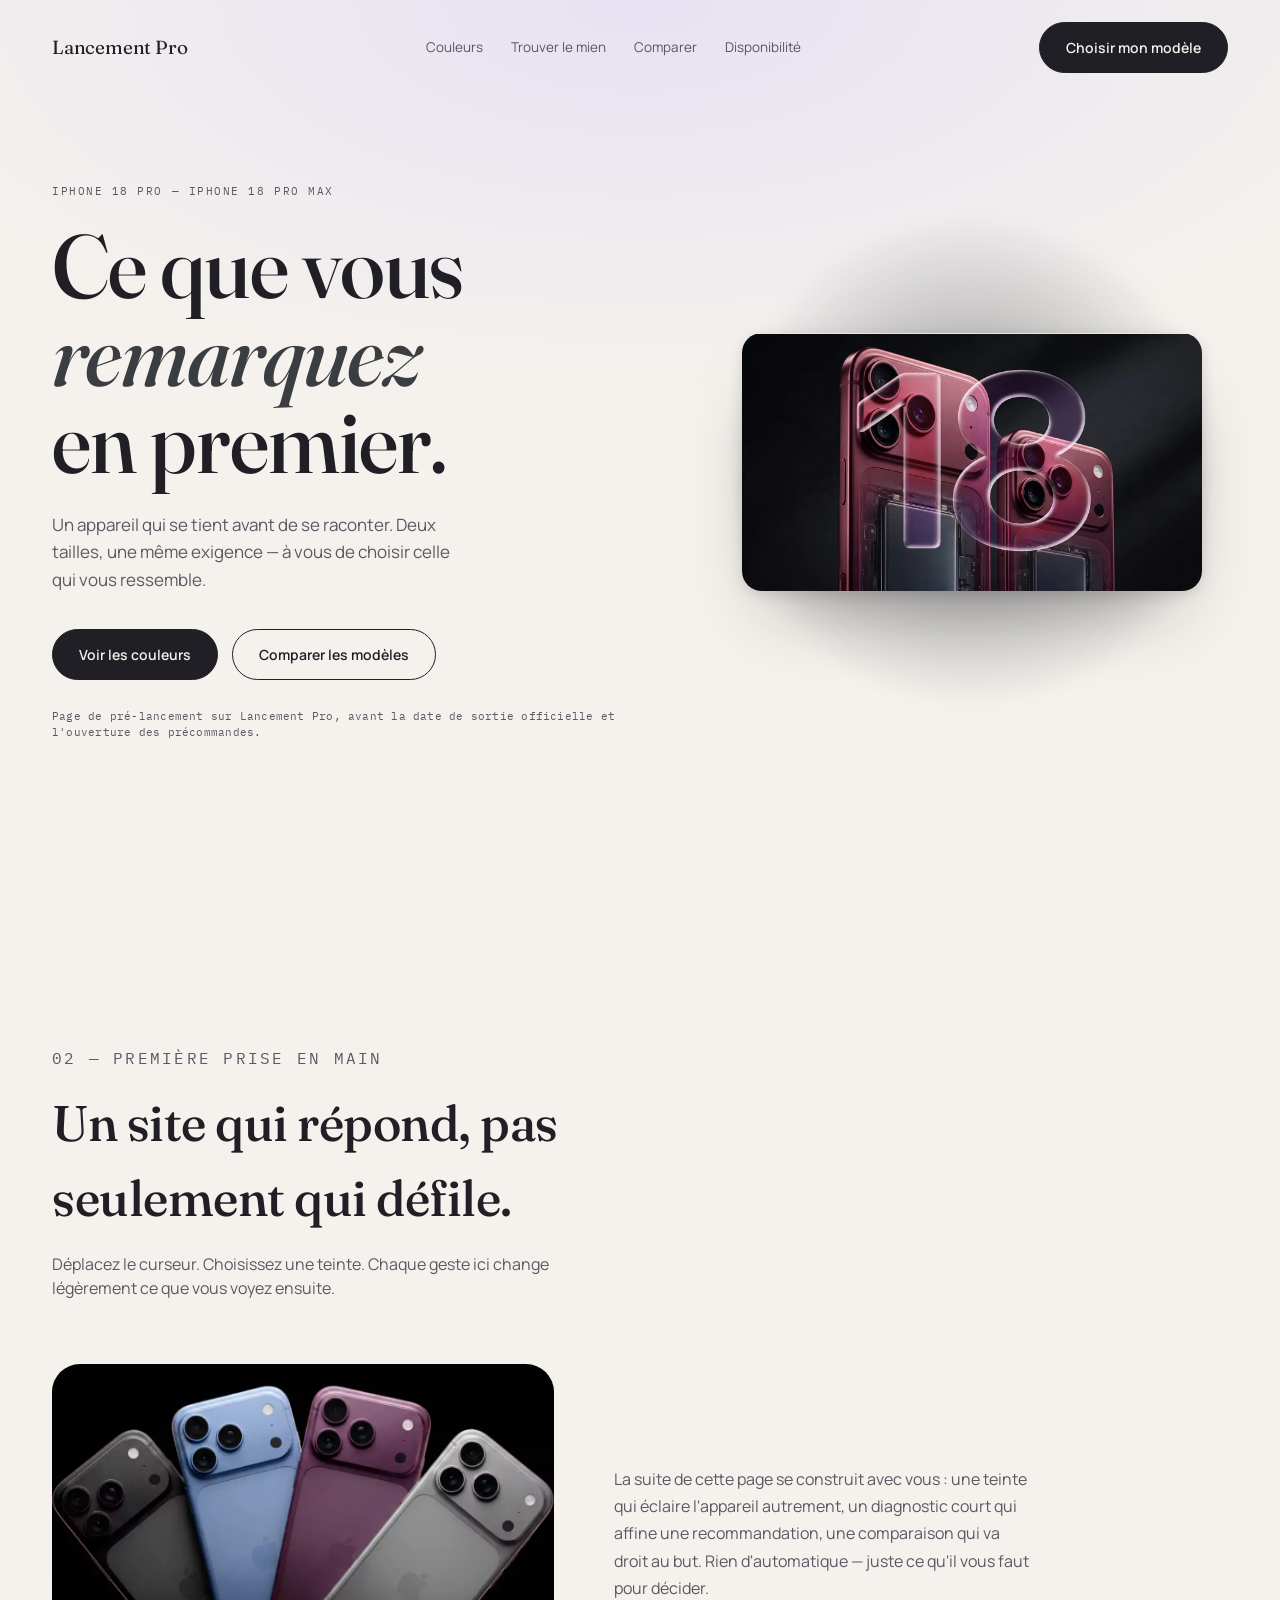
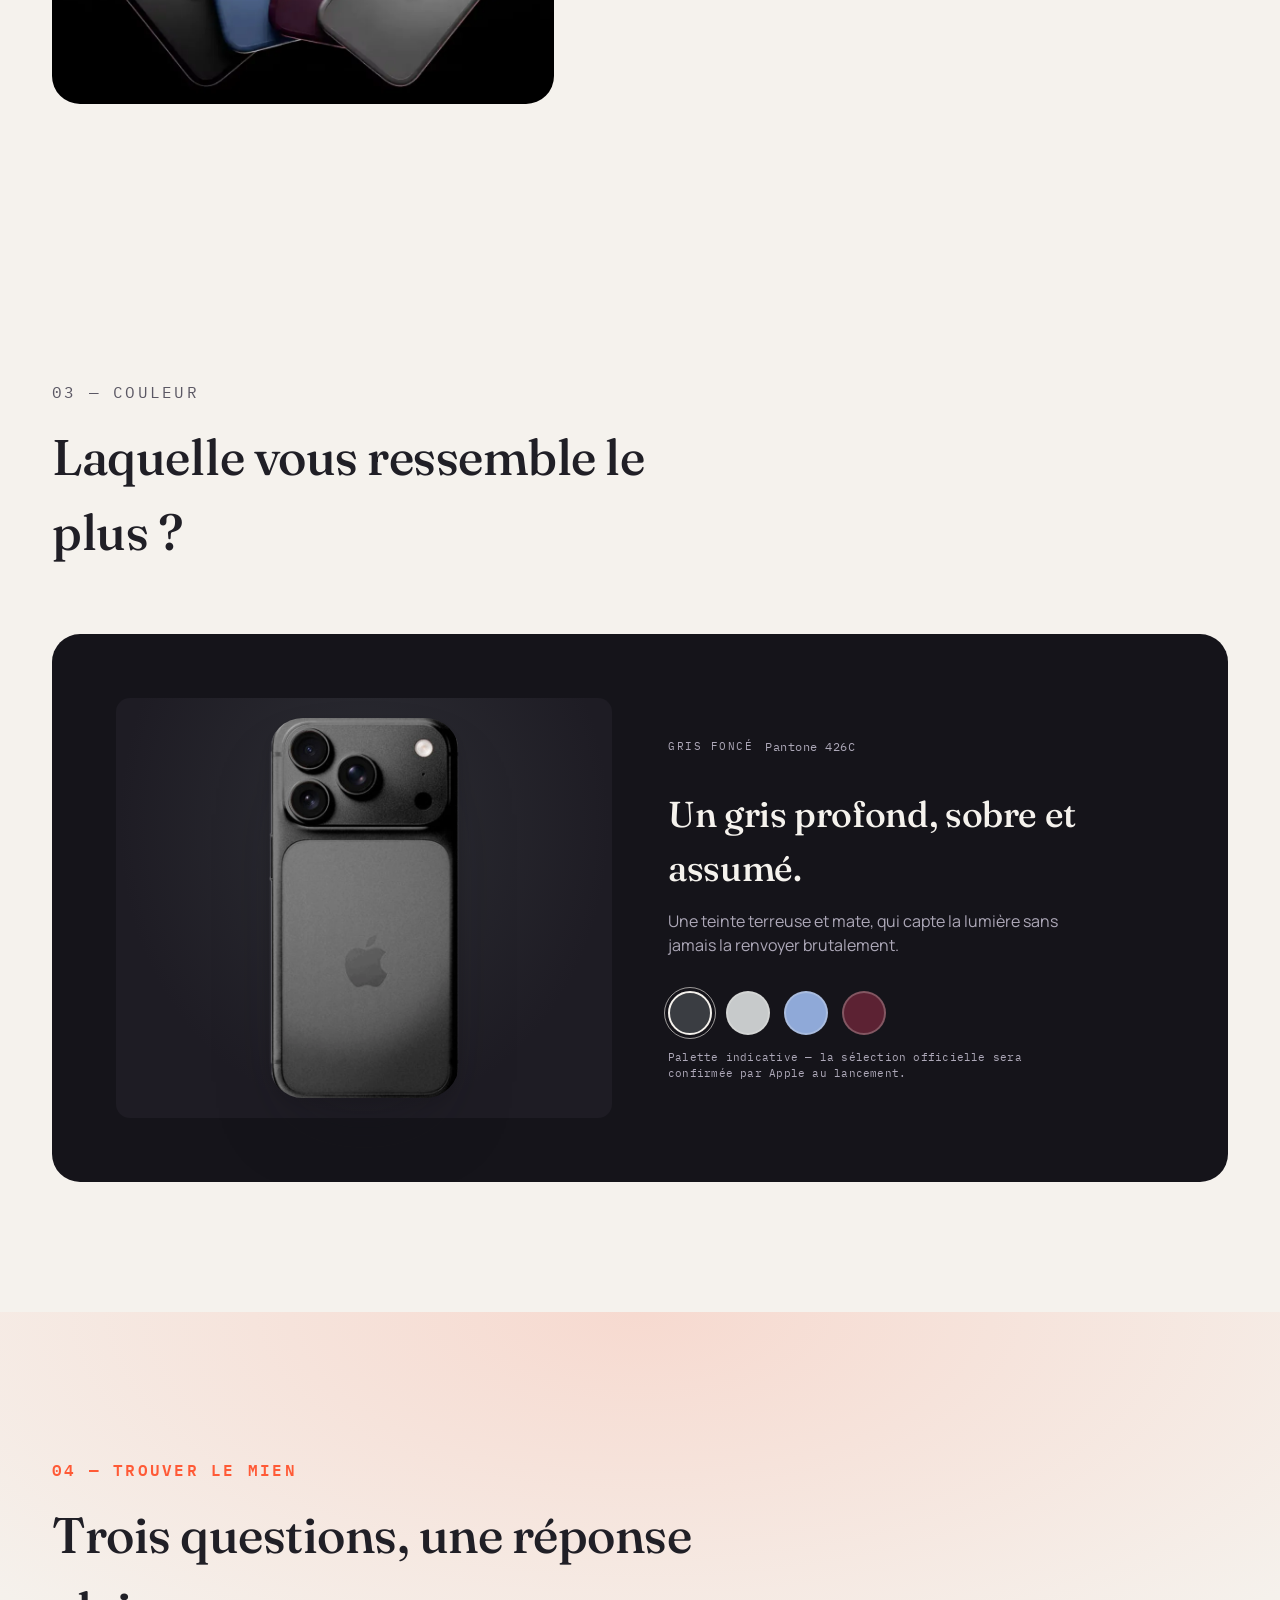
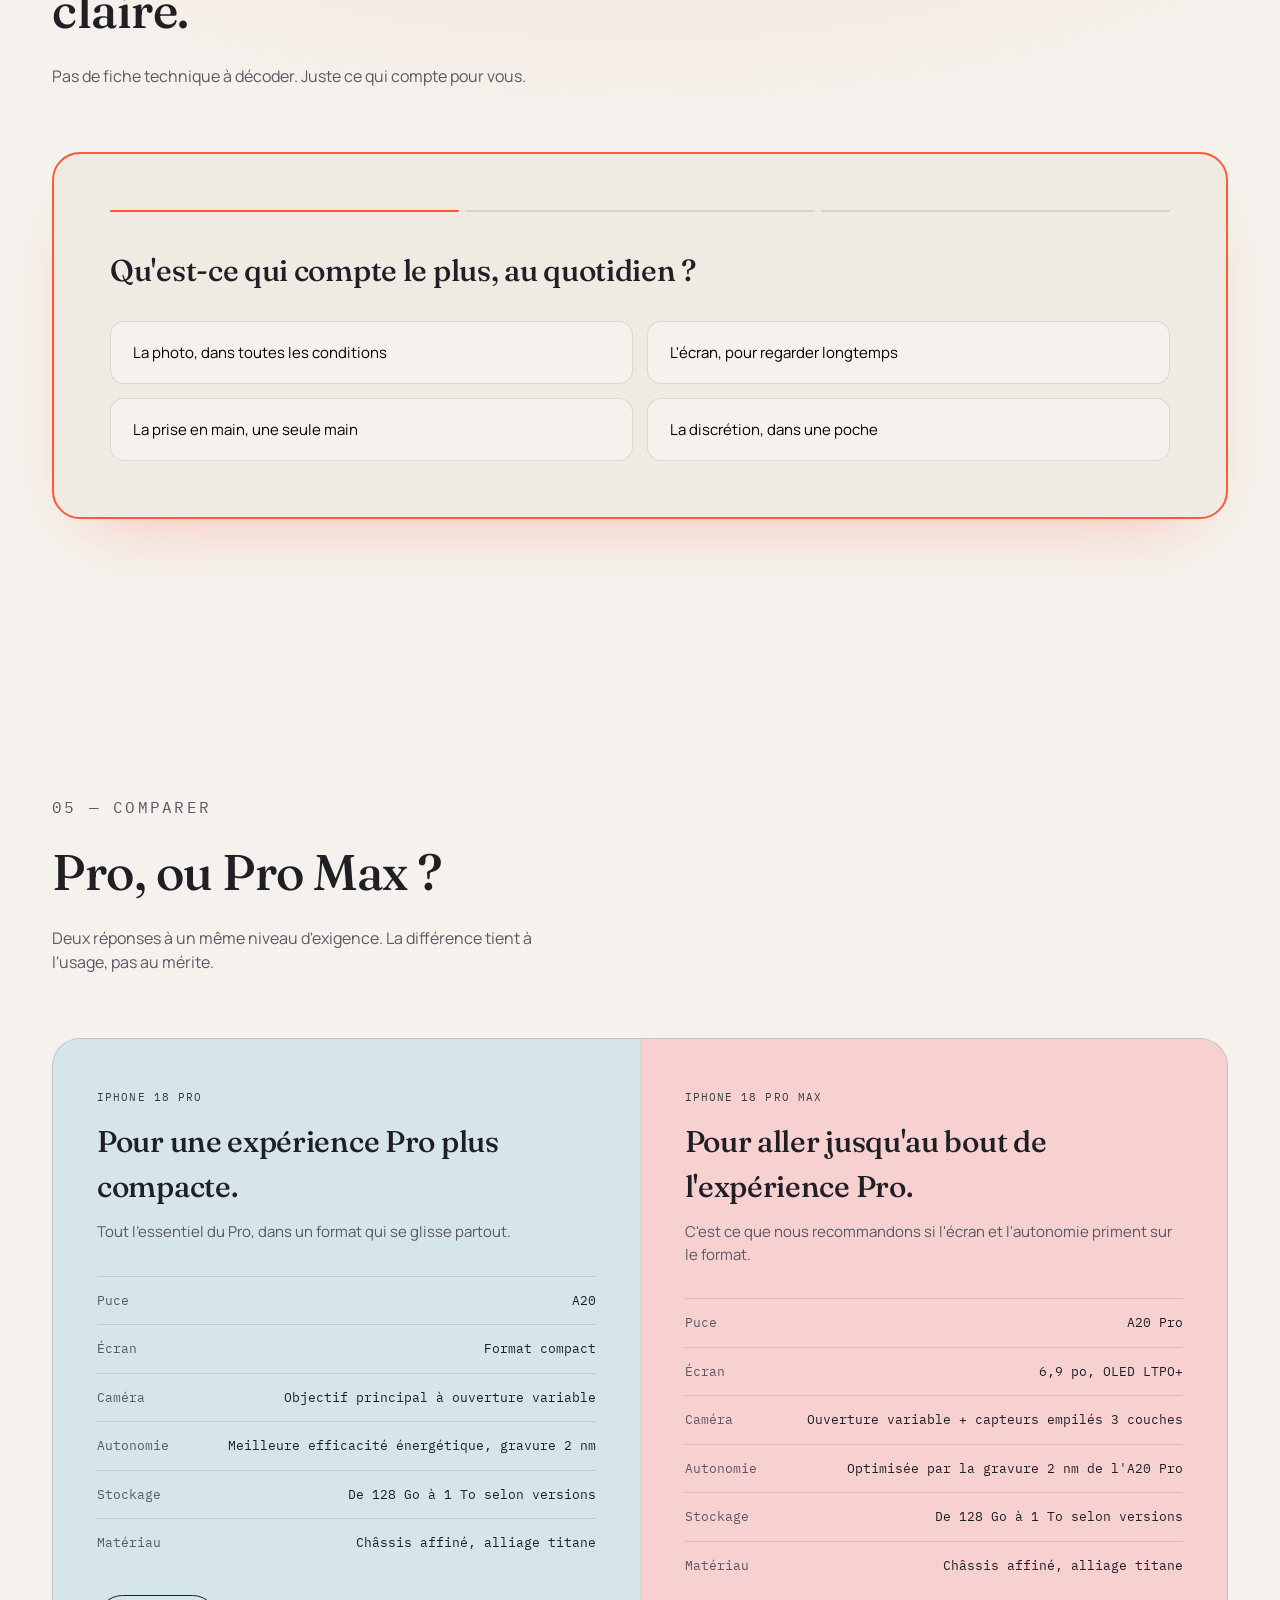
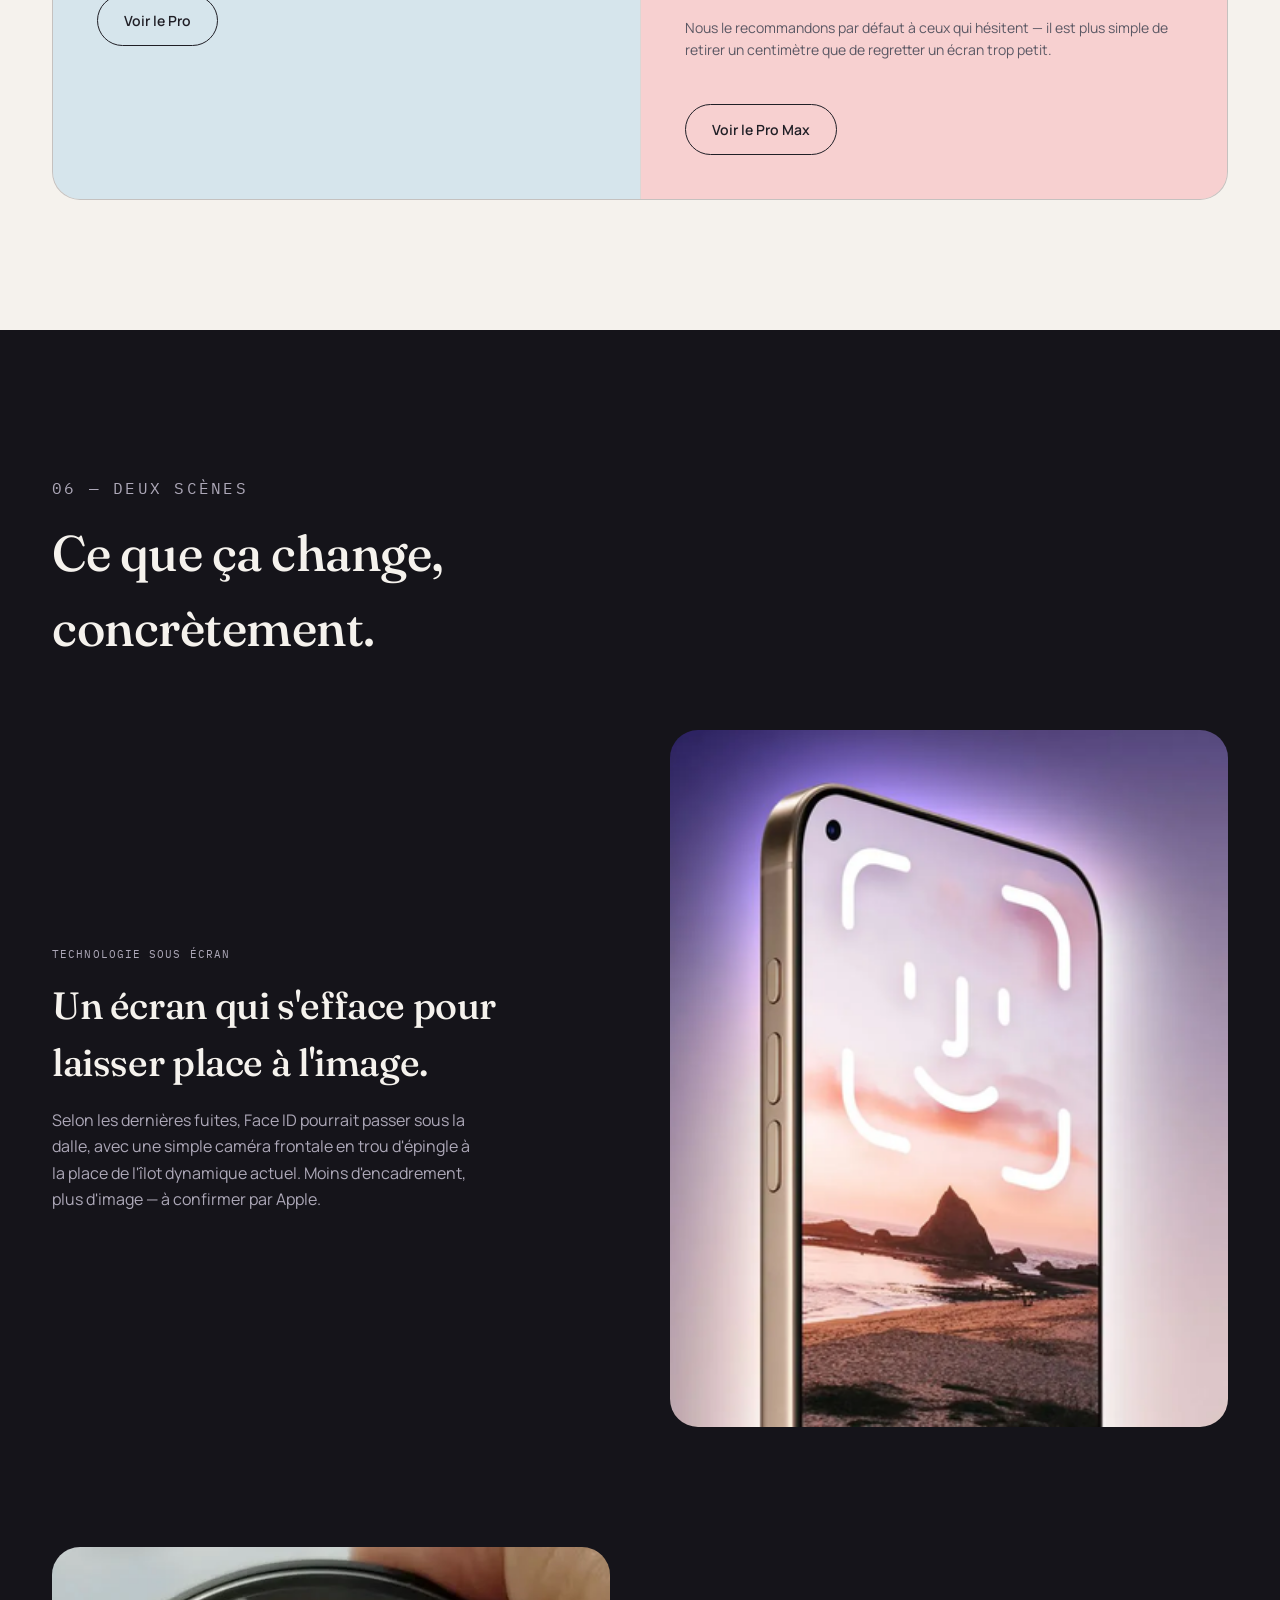
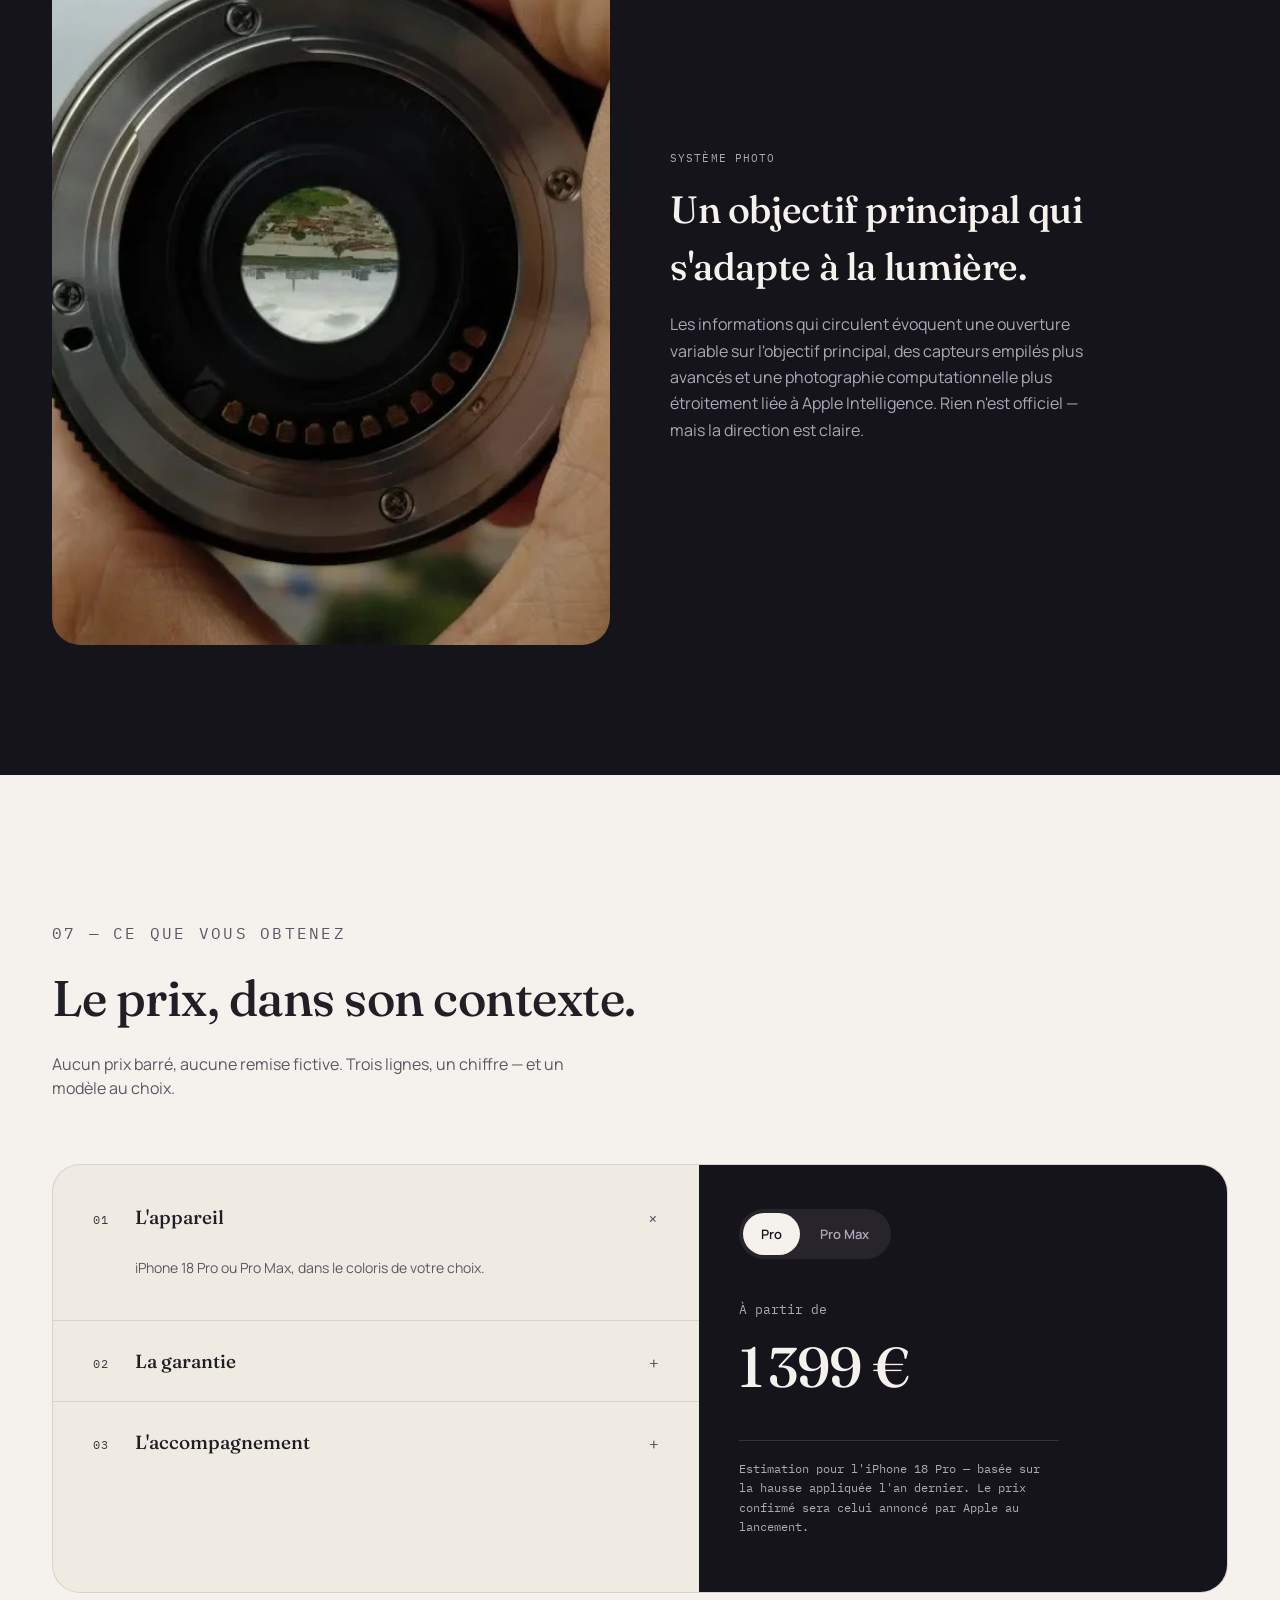
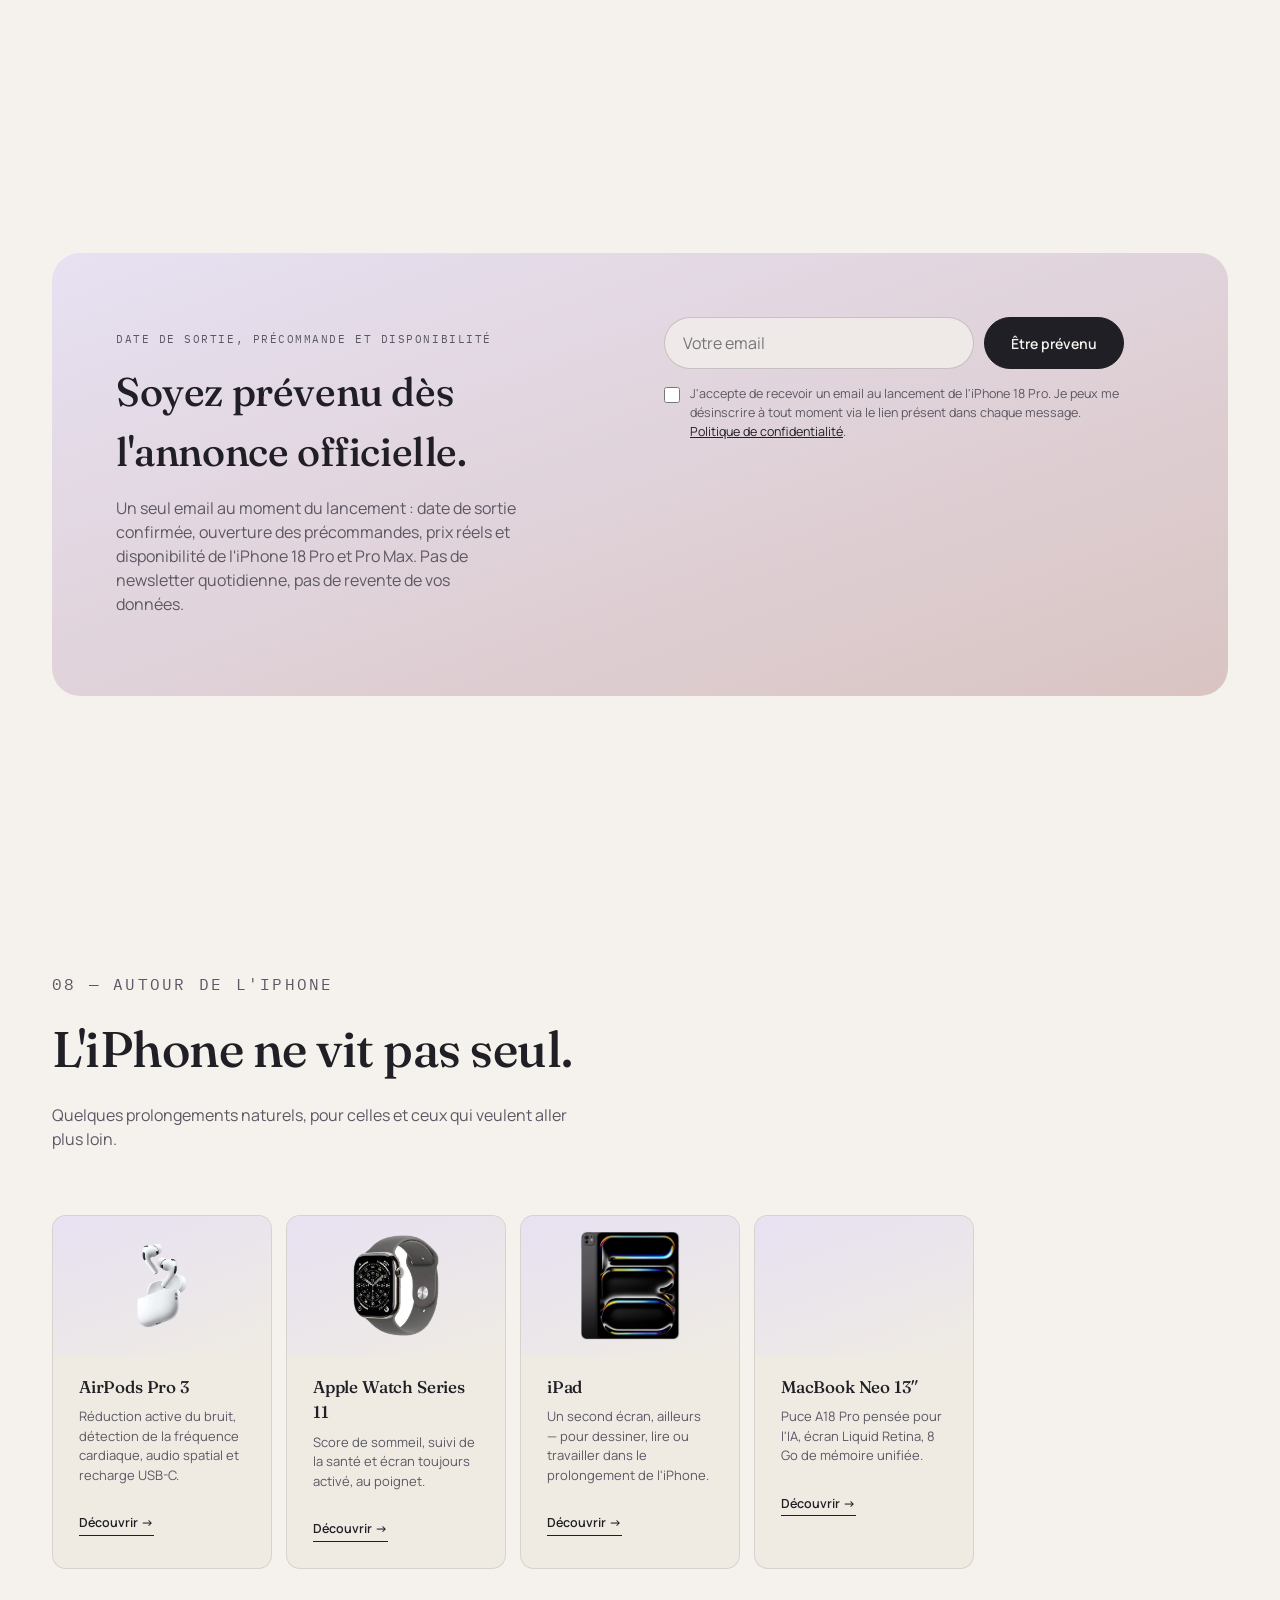
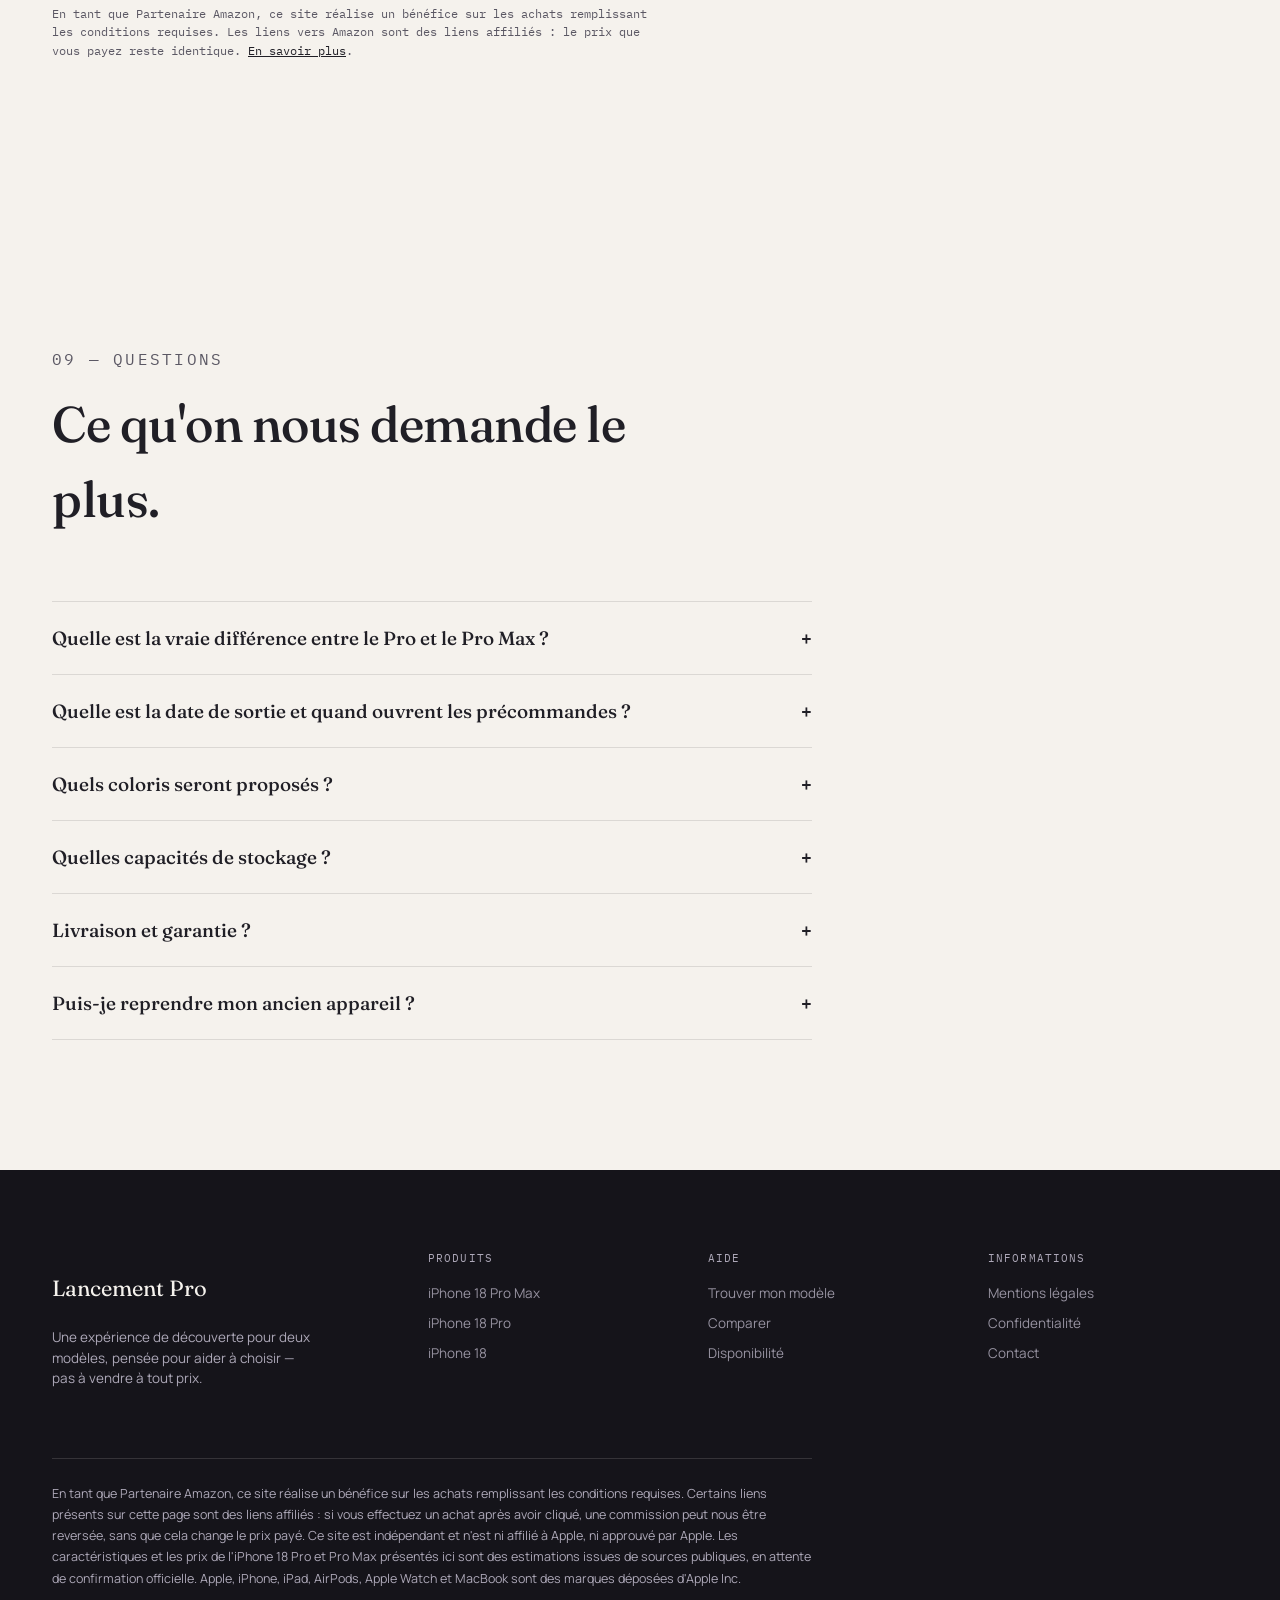
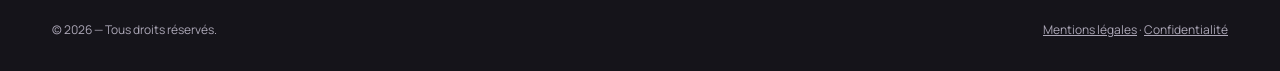
==== index.html @ 7589e41e "Revise title and meta descriptions for iPhone 18 Pro Max Updated title and meta descriptions for SEO" ====
<!DOCTYPE html>
<html lang="fr">
<head>
<meta charset="UTF-8">
<meta name="viewport" content="width=device-width, initial-scale=1.0">

<!-- ============================================================
     À RENSEIGNER AVANT MISE EN LIGNE
     Remplacez partout https://www.lancement-pro.fr par votre domaine réel.
     Un simple rechercher/remplacer suffit.
     ============================================================ -->

<title>iPhone 18 Pro Max : date de sortie, prix et précommande</title>
<meta name="description" content="iPhone 18 Pro et Pro Max sur Lancement Pro : date de sortie estimée, disponibilité, prix attendu, ouverture des précommandes, coloris et caractéristiques. Comparatif des deux modèles et diagnostic pour choisir.">
<link rel="canonical" href="https://www.lancement-pro.fr/">
<meta name="robots" content="index, follow, max-image-preview:large">
<meta name="theme-color" content="#F5F2ED">

<!-- Open Graph / partage social -->
<meta property="og:type" content="website">
<meta property="og:locale" content="fr_FR">
<meta property="og:site_name" content="Lancement Pro">
<meta property="og:title" content="iPhone 18 Pro Max : date de sortie, prix et précommande">
<meta property="og:description" content="Date de sortie estimée, disponibilité, prix attendu et ouverture des précommandes pour l'iPhone 18 Pro et Pro Max. Comparatif Pro / Pro Max et diagnostic pour choisir votre modèle.">
<meta property="og:url" content="https://www.lancement-pro.fr/">
<meta property="og:image" content="https://www.lancement-pro.fr/images/hero-iphone-18-pro-max.webp">
<meta property="og:image:alt" content="iPhone 18 Pro Max présenté dans quatre coloris">
<meta name="twitter:card" content="summary_large_image">
<meta name="twitter:title" content="iPhone 18 Pro Max : date de sortie, prix et précommande">
<meta name="twitter:description" content="Date de sortie estimée, disponibilité et ouverture des précommandes pour l'iPhone 18 Pro et Pro Max. Comparatif Pro / Pro Max.">
<meta name="twitter:image" content="https://www.lancement-pro.fr/images/hero-iphone-18-pro-max.webp">

<!-- Favicon : déposez ces fichiers à la racine (voir README) -->
<link rel="icon" href="/favicon.ico" sizes="any">
<link rel="icon" href="/favicon.svg" type="image/svg+xml">
<link rel="apple-touch-icon" href="/apple-touch-icon.png">

<!-- Polices : chargement non bloquant -->
<link rel="preconnect" href="https://fonts.googleapis.com">
<link rel="preconnect" href="https://fonts.gstatic.com" crossorigin>
<link rel="preload" as="style" href="https://fonts.googleapis.com/css2?family=Fraunces:ital,opsz,wght@0,9..144,300;0,9..144,400;0,9..144,500;0,9..144,600;1,9..144,400;1,9..144,500&family=Manrope:wght@400;500;600;700&family=IBM+Plex+Mono:wght@400;500&display=swap">
<link rel="stylesheet" href="https://fonts.googleapis.com/css2?family=Fraunces:ital,opsz,wght@0,9..144,300;0,9..144,400;0,9..144,500;0,9..144,600;1,9..144,400;1,9..144,500&family=Manrope:wght@400;500;600;700&family=IBM+Plex+Mono:wght@400;500&display=swap" media="print" onload="this.media='all'">
<noscript><link rel="stylesheet" href="https://fonts.googleapis.com/css2?family=Fraunces:ital,opsz,wght@0,9..144,300;0,9..144,400;0,9..144,500;0,9..144,600;1,9..144,400;1,9..144,500&family=Manrope:wght@400;500;600;700&family=IBM+Plex+Mono:wght@400;500&display=swap"></noscript>

<!-- Marque la page comme « JS actif » le plus tôt possible.
     Sans JS, les blocs .reveal restent visibles : le contenu ne disparaît jamais. -->
<script>document.documentElement.classList.add('js');</script>

<style>
/* ================= TOKENS ================= */
:root{
  --ivoire:#F5F2ED;
  --ivoire-2:#EFEBE3;
  --encre:#15141A;
  --encre-2:#1E1C24;
  --lavande:#E7E1F2;
  --argent:#C9CDD6;
  --rose:#D9C4C2;
  --mauve:#8E76A8;
  --accent: var(--mauve);
  --accent-soft: color-mix(in srgb, var(--accent) 22%, transparent);
  --accent-glow: color-mix(in srgb, var(--accent) 55%, transparent);
  --vivid:#FF5A36;
  --vivid-soft: color-mix(in srgb, var(--vivid) 16%, var(--ivoire));
  --vivid-glow: color-mix(in srgb, var(--vivid) 45%, transparent);
  --sky-blue:#8FC7E8;
  --sky-blue-soft: color-mix(in srgb, var(--sky-blue) 30%, var(--ivoire));
  --iphone-red:#8C5850;
  --iphone-red-soft: color-mix(in srgb, var(--iphone-red) 22%, var(--ivoire));
  --text-ink: #201F26;
  --text-ink-soft: #5B5864;
  --text-light: #F5F2ED;
  --text-light-soft: #ADA8B8;
  --line: rgba(32,31,38,0.12);
  --line-light: rgba(245,242,237,0.14);
  --radius-s: 6px;
  --radius-m: 14px;
  --radius-l: 28px;
  --ease: cubic-bezier(.22,1,.36,1);
  --font-display: "Fraunces", ui-serif, Georgia, serif;
  --font-body: "Manrope", ui-sans-serif, system-ui, sans-serif;
  --font-mono: "IBM Plex Mono", ui-monospace, monospace;
}

*,*::before,*::after{box-sizing:border-box;}
html{scroll-behavior:smooth;}
@media (prefers-reduced-motion: reduce){
  html{scroll-behavior:auto;}
  *,*::before,*::after{animation-duration:0.01ms !important;animation-iteration-count:1 !important;transition-duration:0.01ms !important;scroll-behavior:auto !important;}
}
body{
  margin:0;
  background:var(--ivoire);
  color:var(--text-ink);
  font-family:var(--font-body);
  font-size:16px;
  line-height:1.5;
  -webkit-font-smoothing:antialiased;
  overflow-x:hidden;
}
img{max-width:100%;display:block;height:auto;}
a{color:inherit;}
button{font-family:inherit;}
::selection{background:var(--accent-soft);color:var(--text-ink);}

.wrap{max-width:1240px;margin:0 auto;padding:0 32px;}
@media (max-width:720px){.wrap{padding:0 20px;}}

.eyebrow{
  font-family:var(--font-mono);
  font-size:11px;
  letter-spacing:0.14em;
  text-transform:uppercase;
  color:var(--text-ink-soft);
}
.eyebrow.on-dark{color:var(--text-light-soft);}
#diagnostic .eyebrow{color:var(--vivid);font-weight:600;}

h1,h2,h3{
  font-family:var(--font-display);
  font-weight:500;
  letter-spacing:-0.01em;
  margin:0;
}

.btn{
  display:inline-flex;
  align-items:center;
  gap:10px;
  padding:14px 26px;
  border-radius:999px;
  border:1px solid var(--text-ink);
  background:transparent;
  color:var(--text-ink);
  font-family:var(--font-body);
  font-weight:600;
  font-size:14px;
  cursor:pointer;
  text-decoration:none;
  transition:background .35s var(--ease), color .35s var(--ease), border-color .35s var(--ease), transform .2s var(--ease);
}
.btn:hover{background:var(--text-ink);color:var(--ivoire);}
.btn:active{transform:scale(0.98);}
.btn:focus-visible{outline:2px solid var(--accent);outline-offset:3px;}
.btn.primary{background:var(--text-ink);color:var(--ivoire);}
.btn.primary:hover{background:var(--accent);border-color:var(--accent);color:var(--encre);}
.btn.on-dark{border-color:var(--text-light);color:var(--text-light);}
.btn.on-dark:hover{background:var(--text-light);color:var(--encre);}

/* ================= NAV ================= */
header.site-nav{
  position:fixed;top:0;left:0;right:0;z-index:100;
  padding:22px 0;
  transition:padding .4s var(--ease), background .4s var(--ease), border-color .4s var(--ease);
  border-bottom:1px solid transparent;
}
header.site-nav.scrolled{
  padding:14px 0;
  background:rgba(245,242,237,0.86);
  backdrop-filter:blur(14px);
  -webkit-backdrop-filter:blur(14px);
  border-color:var(--line);
}
.nav-inner{display:flex;align-items:center;justify-content:space-between;gap:24px;}
.nav-mark{font-family:var(--font-display);font-size:19px;letter-spacing:-0.01em;text-decoration:none;}
.nav-links{display:flex;gap:28px;list-style:none;margin:0;padding:0;font-size:13.5px;}
.nav-links a{text-decoration:none;opacity:.72;transition:opacity .25s;}
.nav-links a:hover,.nav-links a:focus-visible{opacity:1;}
.nav-cta{display:flex;align-items:center;gap:14px;}

/* Bouton hamburger — visible uniquement en dessous de 860px */
.nav-toggle{
  display:none;
  align-items:center;justify-content:center;
  width:44px;height:44px;
  padding:0;
  background:none;border:1px solid var(--line);border-radius:999px;
  cursor:pointer;
  transition:background .25s, border-color .25s;
}
.nav-toggle:focus-visible{outline:2px solid var(--accent);outline-offset:3px;}
.nav-toggle .bars{position:relative;width:18px;height:12px;display:block;}
.nav-toggle .bars span{
  position:absolute;left:0;width:100%;height:1.5px;
  background:var(--text-ink);border-radius:2px;
  transition:transform .3s var(--ease), opacity .2s var(--ease);
}
.nav-toggle .bars span:nth-child(1){top:0;}
.nav-toggle .bars span:nth-child(2){top:5px;}
.nav-toggle .bars span:nth-child(3){top:10px;}
.nav-toggle[aria-expanded="true"] .bars span:nth-child(1){transform:translateY(5px) rotate(45deg);}
.nav-toggle[aria-expanded="true"] .bars span:nth-child(2){opacity:0;}
.nav-toggle[aria-expanded="true"] .bars span:nth-child(3){transform:translateY(-5px) rotate(-45deg);}

/* Panneau de navigation mobile */
.nav-panel{
  display:none;
  position:fixed;inset:0;
  z-index:99;
  background:var(--ivoire);
  padding:104px 20px 40px;
  overflow-y:auto;
  opacity:0;
  transform:translateY(-12px);
  transition:opacity .3s var(--ease), transform .3s var(--ease);
}
.nav-panel.open{opacity:1;transform:translateY(0);}
.nav-panel ul{list-style:none;margin:0;padding:0;display:flex;flex-direction:column;gap:4px;}
.nav-panel a{
  display:block;
  padding:16px 0;
  font-family:var(--font-display);
  font-size:26px;
  font-weight:500;
  letter-spacing:-0.01em;
  text-decoration:none;
  border-bottom:1px solid var(--line);
}
.nav-panel a:focus-visible{outline:2px solid var(--accent);outline-offset:2px;}
.nav-panel .btn{margin-top:28px;width:100%;justify-content:center;}
body.nav-open{overflow:hidden;}

@media (max-width:860px){
  .nav-links{display:none;}
  .nav-cta .btn{display:none;}
  .nav-toggle{display:inline-flex;}
  .nav-panel{display:block;}
}

/* ================= HERO ================= */
.hero{
  position:relative;
  min-height:100svh;
  display:flex;
  flex-direction:column;
  justify-content:center;
  background:radial-gradient(ellipse 120% 80% at 50% 0%, var(--lavande) 0%, var(--ivoire) 55%);
  padding-top:120px;
  padding-bottom:96px;
  overflow:hidden;
}
.hero-grid{
  display:grid;
  grid-template-columns:1.1fr 0.9fr;
  align-items:center;
  gap:40px;
  position:relative;
  z-index:2;
}
@media (max-width:900px){
  .hero-grid{grid-template-columns:1fr;text-align:left;}
}
@media (max-width:720px){
  .hero{min-height:auto;padding-top:132px;padding-bottom:72px;}
}
.hero-kicker{margin-bottom:22px;}
.hero h1{
  font-size:clamp(44px, 7vw, 92px);
  line-height:0.98;
  color:var(--text-ink);
}
.hero h1 em{font-style:italic;color:var(--accent);transition:color .5s var(--ease);}
.hero-sub{
  margin-top:26px;
  max-width:420px;
  font-size:17px;
  color:var(--text-ink-soft);
  line-height:1.6;
}
.hero-actions{display:flex;gap:14px;margin-top:36px;flex-wrap:wrap;}
.hero-note{margin-top:28px;font-family:var(--font-mono);font-size:11px;color:var(--text-ink-soft);letter-spacing:.02em;}

.hero-stage{
  position:relative;
  display:flex;align-items:center;justify-content:center;
  min-height:420px;
}
@media (max-width:720px){.hero-stage{min-height:280px;}}
.hero-stage .halo{
  position:absolute;
  width:520px;height:520px;
  max-width:100%;
  border-radius:50%;
  background:radial-gradient(circle, var(--accent-glow) 0%, transparent 68%);
  filter:blur(6px);
  transition:background 1s var(--ease);
  pointer-events:none;
}
.product-figure{
  position:relative;
  width:260px;
  aspect-ratio:0.5;
  will-change:transform;
  transition:transform .15s ease-out;
}
.hero-figure{width:100%;max-width:460px;aspect-ratio:801/450;}
.product-figure img{
  width:100%;height:100%;object-fit:cover;
  border-radius:34px;
  box-shadow:0 40px 80px -30px rgba(21,20,26,0.35), 0 4px 16px rgba(21,20,26,0.12);
}
.hero-figure img{object-fit:contain;border-radius:20px;background:linear-gradient(160deg,var(--lavande),var(--ivoire-2));}
/* ================= REVEAL ================= */
/* Masqué uniquement si JS est actif : sans JS le contenu reste lisible. */
.js .reveal{opacity:0;transform:translateY(28px);transition:opacity .9s var(--ease), transform .9s var(--ease);}
.js .reveal.in{opacity:1;transform:translateY(0);}
.reveal-delay-1{transition-delay:.08s;}
.reveal-delay-2{transition-delay:.16s;}
.reveal-delay-3{transition-delay:.24s;}

/* ================= SECTION SHELL ================= */
section{position:relative;padding:130px 0;}
@media (max-width:720px){section{padding:88px 0;}}
.section-head{max-width:640px;margin-bottom:64px;}
.section-head h2{font-size:clamp(30px,4.2vw,50px);margin-top:14px;}
.section-head p{margin-top:16px;color:var(--text-ink-soft);font-size:16px;max-width:520px;}

.dark-section{background:var(--encre);color:var(--text-light);}
.dark-section .section-head h2{color:var(--text-light);}
.dark-section .section-head p{color:var(--text-light-soft);}

/* ================= FIRST INTERACTION ================= */
.interaction-strip{
  display:grid;grid-template-columns:0.9fr 1.1fr;gap:60px;align-items:center;
}
@media (max-width:900px){.interaction-strip{grid-template-columns:1fr;gap:36px;}}
.orb-field{
  position:relative;height:340px;border-radius:var(--radius-l);
  background:linear-gradient(160deg, var(--lavande), var(--ivoire-2));
  overflow:hidden;
  display:flex;align-items:center;justify-content:center;
}
.orb{
  position:absolute;border-radius:50%;
  background:radial-gradient(circle at 30% 30%, #fff, var(--accent-soft) 60%, transparent 75%);
  transition:transform .4s var(--ease), background 1s var(--ease);
}
.orb1{width:180px;height:180px;top:20%;left:14%;}
.orb2{width:110px;height:110px;bottom:14%;right:18%;}
.orb3{width:70px;height:70px;top:50%;right:36%;}
.orb-product{
  position:absolute;
  inset:0;
  z-index:2;
  overflow:hidden;
  transition:transform .3s ease-out;
  will-change:transform;
}
.orb-product img{width:100%;height:100%;object-fit:cover;display:block;transform:scale(1.02);}
.interaction-copy{max-width:420px;color:var(--text-ink-soft);font-size:16px;line-height:1.7;}

/* ================= COLOR EXPERIENCE ================= */
.color-lab{
  border-radius:var(--radius-l);
  background:var(--encre);
  color:var(--text-light);
  padding:64px;
  display:grid;grid-template-columns:1fr 1fr;gap:56px;align-items:center;
  overflow:hidden;
  position:relative;
}
@media (max-width:900px){.color-lab{grid-template-columns:1fr;padding:40px 24px;gap:40px;}}
.chamber{
  position:relative;
  height:420px;
  border-radius:var(--radius-m);
  background:radial-gradient(ellipse at 50% 30%, var(--accent-glow) 0%, transparent 70%), var(--encre-2);
  display:flex;align-items:center;justify-content:center;
  transition:background 1s var(--ease);
}
.chamber .product-figure{width:190px;}
.color-copy h3{font-size:clamp(26px,3vw,36px);color:var(--text-light);}
.color-copy p{color:var(--text-light-soft);margin-top:14px;max-width:400px;min-height:48px;}
.color-note{margin-top:22px;font-family:var(--font-mono);font-size:11px;color:var(--text-light-soft);letter-spacing:.02em;}
.color-pantone{font-family:var(--font-mono);font-size:12px;color:var(--text-light-soft);letter-spacing:.04em;margin-left:10px;}
.color-badge{
  display:inline-flex;align-items:center;
  margin-left:12px;padding:3px 10px;
  border-radius:999px;background:var(--accent);color:var(--encre);
  font-family:var(--font-mono);font-size:10px;font-weight:600;
  letter-spacing:.08em;text-transform:uppercase;
  vertical-align:middle;
}
.color-copy .eyebrow-row{display:flex;align-items:center;flex-wrap:wrap;gap:2px;}
.swatches{display:flex;gap:14px;margin-top:34px;flex-wrap:wrap;}
.swatch{
  width:44px;height:44px;border-radius:50%;
  border:2px solid rgba(245,242,237,0.25);
  cursor:pointer;
  transition:transform .25s var(--ease), border-color .25s var(--ease);
  position:relative;
}
.swatch:hover{transform:scale(1.08);}
.swatch.active{border-color:var(--text-light);}
.swatch.active::after{
  content:'';position:absolute;inset:-6px;border-radius:50%;border:1px solid var(--text-light);opacity:.6;
}
.swatch:focus-visible{outline:2px solid var(--text-light);outline-offset:4px;}

/* ================= DIAGNOSTIC ================= */
#diagnostic{
  background: radial-gradient(ellipse 110% 70% at 50% 0%, var(--vivid-soft) 0%, transparent 65%);
}
.diagnostic{
  border:2px solid var(--vivid);
  border-radius:var(--radius-l);
  padding:56px;
  background:var(--ivoire-2);
  box-shadow:0 30px 70px -40px var(--vivid-glow);
}
@media (max-width:720px){.diagnostic{padding:28px;}}
.diag-progress{display:flex;gap:6px;margin-bottom:36px;}
.diag-progress span{height:2px;flex:1;background:var(--line);border-radius:2px;overflow:hidden;position:relative;}
.diag-progress span::after{content:'';position:absolute;inset:0;background:var(--vivid);transform:scaleX(0);transform-origin:left;transition:transform .5s var(--ease);}
.diag-progress span.done::after{transform:scaleX(1);}
.diag-question{display:none;}
.diag-question.active{display:block;animation:fadeIn .5s var(--ease);}
@keyframes fadeIn{from{opacity:0;transform:translateY(10px);}to{opacity:1;transform:translateY(0);}}
.diag-question h3{font-size:clamp(22px,3vw,30px);margin-bottom:28px;}
.diag-options{display:grid;grid-template-columns:1fr 1fr;gap:14px;}
@media (max-width:600px){.diag-options{grid-template-columns:1fr;}}
.diag-option{
  text-align:left;
  padding:20px 22px;
  border-radius:var(--radius-m);
  border:1px solid var(--line);
  background:var(--ivoire);
  cursor:pointer;
  font-family:var(--font-body);
  font-size:15px;
  transition:border-color .25s, background .25s, transform .2s;
}
.diag-option:hover{border-color:var(--vivid);transform:translateY(-2px);}
.diag-option:focus-visible{outline:2px solid var(--vivid);outline-offset:2px;}
.diag-option:disabled{opacity:.55;cursor:default;}
.diag-option.selected:disabled{opacity:1;}
.diag-option.selected{
  background:var(--vivid);
  border-color:var(--vivid);
  color:#fff;
  transform:translateY(-2px);
  box-shadow:0 14px 30px -14px var(--vivid-glow);
}
.diag-result{display:none;}
.diag-result.active{display:block;animation:fadeIn .6s var(--ease);}
.diag-result-card{
  display:flex;gap:28px;align-items:center;
  padding:32px;border-radius:var(--radius-m);
  background:var(--ivoire);border:2px solid var(--vivid);
}
@media (max-width:600px){.diag-result-card{flex-direction:column;align-items:flex-start;}}
.diag-result-card .tag{font-family:var(--font-mono);font-size:11px;letter-spacing:.1em;text-transform:uppercase;color:var(--vivid);}
.diag-result-card h3{font-family:var(--font-display);font-size:26px;margin-top:8px;font-weight:500;color:var(--vivid);}
.diag-result-card p{color:var(--text-ink-soft);margin-top:10px;font-size:14.5px;}
.diag-restart{margin-top:20px;background:none;border:none;text-decoration:underline;cursor:pointer;color:var(--vivid);font-size:13px;padding:6px 0;}
.diag-restart:focus-visible{outline:2px solid var(--vivid);outline-offset:2px;}

/* ================= COMPARISON ================= */
.compare-grid{display:grid;grid-template-columns:1fr 1fr;gap:1px;background:var(--line);border-radius:var(--radius-l);overflow:hidden;border:1px solid var(--line);}
@media (max-width:820px){.compare-grid{grid-template-columns:1fr;}}
.compare-col{background:var(--ivoire);padding:44px;}
@media (max-width:600px){.compare-col{padding:28px;}}
#colPro{background:var(--sky-blue-soft);}
.compare-col.recommended{background:#F7D0D0;color:var(--text-ink);}
.compare-col.recommended .compare-row span:first-child{color:var(--text-ink-soft);}
.compare-col.recommended .compare-row{border-color:var(--line);}
.compare-badge{font-family:var(--font-mono);font-size:11px;letter-spacing:.1em;text-transform:uppercase;color:var(--accent);}
.compare-col.recommended .compare-badge{color:var(--accent);}
.compare-col h3{font-size:30px;margin-top:12px;}
.compare-col .compare-lede{margin-top:12px;color:var(--text-ink-soft);font-size:15px;}
.compare-col.recommended .compare-lede{color:var(--text-ink-soft);}
.compare-rows{margin-top:32px;display:flex;flex-direction:column;}
.compare-row{
  display:flex;justify-content:space-between;gap:16px;
  padding:14px 0;border-top:1px solid var(--line);
  font-family:var(--font-mono);font-size:13px;
}
.compare-row span:first-child{color:var(--text-ink-soft);}
.compare-why{margin-top:28px;font-size:14px;color:var(--text-ink-soft);line-height:1.6;}
.compare-col.recommended .compare-why{color:var(--text-ink-soft);}
.compare-cta{margin-top:28px;}

/* ================= MOMENTS ================= */
.moment{
  display:grid;grid-template-columns:1fr 1fr;gap:60px;align-items:center;
}
.moment:nth-of-type(even){direction:rtl;}
.moment:nth-of-type(even) > *{direction:ltr;}
@media (max-width:900px){.moment,.moment:nth-of-type(even){grid-template-columns:1fr;direction:ltr;gap:36px;}}
.moment + .moment{margin-top:120px;}
@media (max-width:900px){.moment + .moment{margin-top:80px;}}
.moment-media{
  aspect-ratio:4/5;border-radius:var(--radius-l);
  background:linear-gradient(160deg, var(--lavande), var(--argent));
  position:relative;overflow:hidden;
}
.moment-media img{width:100%;height:100%;object-fit:cover;}
.moment-tag{font-family:var(--font-mono);font-size:11px;letter-spacing:.1em;text-transform:uppercase;color:var(--text-light-soft);}
.moment-copy h3{font-size:clamp(26px,3.4vw,38px);margin-top:14px;}
.moment-copy p{margin-top:16px;color:var(--text-light-soft);max-width:420px;line-height:1.65;}

/* ================= PRICE / VALUE ================= */
.value-ledger{
  display:grid;grid-template-columns:1.1fr 0.9fr;gap:0;
  border:1px solid var(--line);border-radius:var(--radius-l);
  overflow:hidden;background:var(--ivoire-2);
}
@media (max-width:860px){.value-ledger{grid-template-columns:1fr;}}
.ledger-list{padding:12px 0;}
.ledger-item{
  border-bottom:1px solid var(--line);
  padding:26px 40px;
  cursor:pointer;
  position:relative;
}
@media (max-width:600px){.ledger-item{padding:22px 24px;}}
.ledger-item:last-child{border-bottom:none;}
.ledger-row{display:flex;align-items:baseline;gap:18px;}
.ledger-index{
  font-family:var(--font-mono);font-size:12px;color:var(--accent);
  letter-spacing:.05em;flex-shrink:0;width:24px;
}
.ledger-title{
  font-family:var(--font-display);font-size:19px;font-weight:500;
  flex:1;
}
.ledger-plus{
  font-family:var(--font-mono);font-size:16px;color:var(--text-ink-soft);
  transition:transform .35s var(--ease);flex-shrink:0;
}
.ledger-item.open .ledger-plus{transform:rotate(45deg);}
.ledger-desc{
  max-height:0;overflow:hidden;transition:max-height .4s var(--ease);
  margin-left:42px;
}
.ledger-item.open .ledger-desc{max-height:200px;}
.ledger-desc p{padding-top:12px;font-size:14px;color:var(--text-ink-soft);line-height:1.6;max-width:420px;}

.price-panel{
  background:var(--encre);color:var(--text-light);
  padding:44px 40px;
  display:flex;flex-direction:column;justify-content:center;
  position:relative;
}
.price-toggle{
  display:inline-flex;background:rgba(245,242,237,0.08);border-radius:999px;padding:4px;gap:2px;
  margin-bottom:28px;width:fit-content;
}
.price-toggle button{
  font-family:var(--font-body);font-weight:600;font-size:13px;
  padding:9px 18px;border-radius:999px;border:none;background:transparent;
  color:var(--text-light-soft);cursor:pointer;transition:background .3s,color .3s;
}
.price-toggle button.active{background:var(--text-light);color:var(--encre);}
.price-toggle button:focus-visible{outline:2px solid var(--text-light);outline-offset:3px;}
.price-amount-row{font-family:var(--font-mono);font-size:13px;color:var(--text-light-soft);}
.price-amount{
  display:block;font-family:var(--font-display);font-weight:500;
  font-size:clamp(40px,5vw,56px);color:var(--text-light);margin-top:6px;
  letter-spacing:-0.01em;
}
.price-model-label{
  margin-top:18px;font-family:var(--font-mono);font-size:12px;color:var(--text-light-soft);
  border-top:1px solid var(--line-light);padding-top:18px;line-height:1.6;max-width:320px;
}

/* ================= UPCOMING / EMAIL ================= */
.upcoming{
  border-radius:var(--radius-l);
  background:linear-gradient(160deg, var(--lavande) 0%, var(--rose) 100%);
  padding:64px;display:grid;grid-template-columns:1fr 1fr;gap:48px;align-items:start;
}
@media (max-width:900px){.upcoming{grid-template-columns:1fr;padding:36px 26px;gap:32px;}}
.upcoming .eyebrow{color:var(--text-ink-soft);}
.upcoming h2{font-size:clamp(28px,3.6vw,40px);margin-top:14px;}
.upcoming p{margin-top:14px;color:var(--text-ink-soft);max-width:400px;}
.email-form{display:flex;flex-direction:column;gap:16px;max-width:460px;}
.email-row{display:flex;gap:10px;flex-wrap:wrap;}
.email-row input[type="email"]{
  flex:1;min-width:200px;padding:14px 18px;border-radius:999px;
  border:1px solid rgba(32,31,38,0.2);background:rgba(245,242,237,0.7);
  font-family:var(--font-body);font-size:16px;color:var(--text-ink);
}
.email-row input[type="email"]:focus-visible{outline:2px solid var(--text-ink);outline-offset:1px;}
.email-consent{display:flex;gap:10px;align-items:flex-start;font-size:12.5px;color:var(--text-ink-soft);line-height:1.5;}
.email-consent input[type="checkbox"]{
  margin:2px 0 0;width:16px;height:16px;flex-shrink:0;
  accent-color:var(--encre);cursor:pointer;
}
.email-consent label{cursor:pointer;}
.email-consent a{color:var(--text-ink);}
.email-msg{font-size:13px;font-family:var(--font-mono);min-height:18px;}
.email-msg.success{color:#3B6B4E;}
.email-msg.error{color:#B54A3F;}
/* Champ anti-robot : masqué visuellement, jamais rempli par un humain */
.hp-field{position:absolute;left:-9999px;width:1px;height:1px;overflow:hidden;}

/* ================= FAQ ================= */
.faq-list{border-top:1px solid var(--line);max-width:760px;}
.faq-item{border-bottom:1px solid var(--line);}
.faq-item h3{margin:0;font-size:inherit;font-weight:inherit;}
.faq-q{
  width:100%;text-align:left;background:none;border:none;cursor:pointer;
  display:flex;justify-content:space-between;align-items:center;gap:20px;
  padding:24px 0;font-family:var(--font-display);font-size:19px;font-weight:500;color:var(--text-ink);
}
.faq-q:focus-visible{outline:2px solid var(--accent);outline-offset:2px;}
.faq-q .plus{font-family:var(--font-mono);font-size:18px;transition:transform .3s var(--ease);flex-shrink:0;}
.faq-item.open .faq-q .plus{transform:rotate(45deg);}
.faq-a{max-height:0;overflow:hidden;transition:max-height .4s var(--ease);}
.faq-a p{padding-bottom:24px;color:var(--text-ink-soft);font-size:15px;max-width:600px;line-height:1.6;margin:0;}

/* ================= ECOSYSTEM ================= */
.eco-strip{display:flex;gap:14px;overflow-x:auto;padding-bottom:8px;scrollbar-width:none;}
.eco-strip::-webkit-scrollbar{display:none;}
.eco-card{
  flex:0 0 220px;border-radius:var(--radius-m);
  background:var(--ivoire-2);border:1px solid var(--line);
  padding:26px;
  overflow:hidden;
}
.eco-card .eco-dot{width:10px;height:10px;border-radius:50%;background:var(--accent);margin-bottom:18px;}
.eco-card .eco-photo{
  height:140px;margin:-26px -26px 18px -26px;
  display:flex;align-items:center;justify-content:center;
  background:linear-gradient(160deg, var(--lavande) 0%, var(--ivoire-2) 100%);
  overflow:hidden;
}
.eco-card .eco-photo img{max-width:78%;max-height:78%;object-fit:contain;width:auto;height:auto;}
.eco-card .eco-photo.cover-photo{padding:0;}
.eco-card .eco-photo.cover-photo img{width:100%;height:100%;max-width:100%;max-height:100%;object-fit:cover;}
.eco-card h3{font-family:var(--font-display);font-weight:500;font-size:17px;}
.eco-card p{margin-top:8px;font-size:13px;color:var(--text-ink-soft);}
.eco-card .eco-cta{
  display:inline-flex;align-items:center;gap:6px;
  margin-top:16px;
  font-family:var(--font-body);font-weight:600;font-size:12.5px;
  color:var(--text-ink);text-decoration:none;
  padding-bottom:2px;border-bottom:1px solid var(--text-ink);
  transition:color .25s, border-color .25s, gap .25s;
}
.eco-card .eco-cta:hover{color:var(--accent);border-color:var(--accent);gap:9px;}
.eco-card .eco-cta:focus-visible{outline:2px solid var(--accent);outline-offset:3px;}

/* Mention Partenaire Amazon */
.affiliate-note{
  margin-top:28px;
  font-family:var(--font-mono);
  font-size:11.5px;
  line-height:1.6;
  color:var(--text-ink-soft);
  max-width:620px;
}
.affiliate-note a{color:var(--text-ink);}

/* ================= FOOTER ================= */
footer{background:var(--encre);color:var(--text-light-soft);padding:80px 0 32px;}
.footer-grid{display:grid;grid-template-columns:1.4fr repeat(3,1fr);gap:40px;}
@media (max-width:800px){.footer-grid{grid-template-columns:1fr 1fr;}}
.footer-mark{font-family:var(--font-display);font-size:22px;color:var(--text-light);}
.footer-intro{margin-top:14px;max-width:260px;font-size:13.5px;}
.footer-col h2{font-family:var(--font-mono);font-size:11px;font-weight:400;letter-spacing:.1em;text-transform:uppercase;color:var(--text-light-soft);margin:0 0 16px;}
.footer-col ul{list-style:none;padding:0;margin:0;display:flex;flex-direction:column;gap:10px;font-size:13.5px;}
.footer-col a{text-decoration:none;opacity:.85;}
.footer-col a:hover,.footer-col a:focus-visible{opacity:1;text-decoration:underline;}
.footer-disclosure{
  margin-top:56px;padding-top:24px;border-top:1px solid var(--line-light);
  font-size:12.5px;line-height:1.7;max-width:760px;
}
.footer-disclosure a{color:var(--text-light);}
.footer-bottom{margin-top:32px;display:flex;justify-content:space-between;flex-wrap:wrap;gap:12px;font-size:12px;}

/* ================= BANDEAU COOKIES ================= */
/* N'apparaît que si une mesure d'audience est configurée (voir le JS). */
.cookie-banner{
  display:none;
  position:fixed;left:16px;right:16px;bottom:16px;z-index:200;
  max-width:560px;margin:0 auto;
  background:var(--encre);color:var(--text-light);
  border-radius:var(--radius-m);
  padding:24px;
  box-shadow:0 24px 60px -20px rgba(21,20,26,0.5);
}
.cookie-banner.show{display:block;}
.cookie-banner p{margin:0;font-size:13.5px;line-height:1.6;color:var(--text-light-soft);}
.cookie-banner a{color:var(--text-light);}
.cookie-actions{display:flex;gap:10px;margin-top:18px;flex-wrap:wrap;}
.cookie-actions .btn{padding:11px 20px;font-size:13px;}

.sr-only{position:absolute;width:1px;height:1px;padding:0;margin:-1px;overflow:hidden;clip:rect(0,0,0,0);white-space:nowrap;border:0;}
.skip-link{
  position:absolute;left:16px;top:-60px;z-index:300;
  background:var(--encre);color:var(--text-light);
  padding:12px 20px;border-radius:999px;font-size:13px;text-decoration:none;
  transition:top .2s var(--ease);
}
.skip-link:focus{top:16px;}

/* ================= MOBILE-FIRST — CONFORT TACTILE ================= */
/* S'applique à toutes les tailles : cible zéro délai au tap et une zone
   de clic d'au moins 44px sur tous les éléments interactifs. */
a,button,.swatch,.diag-option,.faq-q{touch-action:manipulation;-webkit-tap-highlight-color:transparent;}
body{overflow-wrap:break-word;word-break:break-word;}
.btn{min-height:46px;}
.nav-toggle{min-width:44px;min-height:44px;}
.price-toggle button{padding:12px 18px;}

/* ================= MOBILE-FIRST — TABLETTE / GRAND MOBILE (≤600px) ================= */
@media (max-width:600px){
  .footer-grid{grid-template-columns:1fr 1fr;gap:32px 24px;}
  .price-panel{padding:36px 26px;}
  .upcoming{padding:32px 22px;}
}

/* ================= MOBILE-FIRST — SMARTPHONE (≤480px) ================= */
@media (max-width:480px){
  .wrap{padding:0 18px;}
  section{padding:64px 0;}
  .hero{padding-top:120px;padding-bottom:56px;}

  /* Tous les boutons d'action passent en pleine largeur, empilés,
     pour un tap confortable à une main. */
  .hero-actions{flex-direction:column;align-items:stretch;gap:12px;}
  .hero-actions .btn{width:100%;justify-content:center;}
  .btn{min-height:48px;}
  .compare-col .btn.compare-cta{width:100%;justify-content:center;}
  .cookie-actions{flex-direction:column;}
  .cookie-actions .btn{width:100%;justify-content:center;}

  /* Formulaire d'alerte lancement : champ et bouton empilés,
     pleine largeur, zone de tap maximale. */
  .email-row{flex-direction:column;align-items:stretch;}
  .email-row input[type="email"]{width:100%;}
  .email-row .btn{width:100%;justify-content:center;}

  /* Densité réduite des blocs pour éviter l'effet "compressé" en mobile. */
  .diagnostic{padding:20px;}
  .diag-option{padding:16px 18px;font-size:14.5px;}
  .compare-col{padding:24px;}
  .color-lab{padding:28px 18px;}
  .price-panel{padding:28px 22px;}
  .upcoming{padding:26px 18px;}
  .ledger-desc{margin-left:0;}
  .ledger-row{gap:10px;}
  .footer-grid{grid-template-columns:1fr;gap:36px;}
  .footer-bottom{flex-direction:column;align-items:flex-start;gap:10px;}
  .nav-mark{font-size:17px;}
  .eco-card .eco-cta{padding:6px 0;display:inline-block;}
  .cookie-banner{left:10px;right:10px;bottom:10px;padding:18px;}
}
</style>
</head>
<body>

<a href="#contenu" class="skip-link">Aller au contenu principal</a>

<!-- ================= NAV ================= -->
<header class="site-nav" id="siteNav">
  <div class="wrap nav-inner">
    <a href="#top" class="nav-mark">Lancement Pro</a>
    <nav aria-label="Navigation principale">
      <ul class="nav-links">
        <li><a href="#couleurs">Couleurs</a></li>
        <li><a href="#diagnostic">Trouver le mien</a></li>
        <li><a href="#comparer">Comparer</a></li>
        <li><a href="#disponibilite">Disponibilité</a></li>
      </ul>
    </nav>
    <div class="nav-cta">
      <a href="#comparer" class="btn primary">Choisir mon modèle</a>
      <button type="button" class="nav-toggle" id="navToggle" aria-expanded="false" aria-controls="navPanel" aria-label="Ouvrir le menu">
        <span class="bars" aria-hidden="true"><span></span><span></span><span></span></span>
      </button>
    </div>
  </div>
</header>

<!-- Menu mobile -->
<div class="nav-panel" id="navPanel" hidden>
  <nav aria-label="Navigation mobile">
    <ul>
      <li><a href="#couleurs">Couleurs</a></li>
      <li><a href="#diagnostic">Trouver le mien</a></li>
      <li><a href="#comparer">Comparer</a></li>
      <li><a href="#disponibilite">Disponibilité</a></li>
      <li><a href="#ecosysteme">Autour de l'iPhone</a></li>
    </ul>
    <a href="#comparer" class="btn primary">Choisir mon modèle</a>
  </nav>
</div>

<main id="contenu">

<!-- ================= HERO ================= -->
<section class="hero" id="top">
  <div class="wrap hero-grid">
    <div>
      <p class="eyebrow hero-kicker">iPhone 18 Pro — iPhone 18 Pro Max</p>
      <h1>Ce que vous <em id="heroEm">remarquez</em><br>en premier.</h1>
      <p class="hero-sub">Un appareil qui se tient avant de se raconter. Deux tailles, une même exigence — à vous de choisir celle qui vous ressemble.</p>
      <div class="hero-actions">
        <a href="#couleurs" class="btn primary">Voir les couleurs</a>
        <a href="#comparer" class="btn">Comparer les modèles</a>
      </div>
      <p class="hero-note">Page de pré-lancement sur Lancement Pro, avant la date de sortie officielle et l'ouverture des précommandes.</p>
    </div>
    <div class="hero-stage">
      <div class="halo" id="heroHalo"></div>
      <div class="product-figure hero-figure" id="heroProduct">
        <img src="images/hero-iphone-18-pro-max.webp" width="801" height="450" alt="iPhone 18 Pro Max présenté dans quatre coloris" fetchpriority="high" decoding="async">
      </div>
    </div>
  </div>
</section>

<!-- ================= FIRST INTERACTION ================= -->
<section>
  <div class="wrap">
    <div class="section-head reveal">
      <p class="eyebrow">02 — Première prise en main</p>
      <h2>Un site qui répond, pas seulement qui défile.</h2>
      <p>Déplacez le curseur. Choisissez une teinte. Chaque geste ici change légèrement ce que vous voyez ensuite.</p>
    </div>
    <div class="interaction-strip">
      <div class="orb-field reveal" id="orbField">
        <div class="orb orb1"></div>
        <div class="orb orb2"></div>
        <div class="orb orb3"></div>
        <div class="orb-product" id="orbProduct">
          <img src="images/orb-iphone-18-pro-max.webp" width="640" height="274" alt="iPhone 18 Pro Max vu de dos, quatre coloris alignés" loading="lazy" decoding="async">
        </div>
      </div>
      <div class="reveal reveal-delay-1">
        <p class="interaction-copy">La suite de cette page se construit avec vous&nbsp;: une teinte qui éclaire l'appareil autrement, un diagnostic court qui affine une recommandation, une comparaison qui va droit au but. Rien d'automatique — juste ce qu'il vous faut pour décider.</p>
      </div>
    </div>
  </div>
</section>

<!-- ================= COLOR EXPERIENCE ================= -->
<section id="couleurs">
  <div class="wrap">
    <div class="section-head reveal">
      <p class="eyebrow">03 — Couleur</p>
      <h2>Laquelle vous ressemble le plus&nbsp;?</h2>
    </div>
    <div class="color-lab reveal">
      <div class="chamber" id="chamber">
        <div class="product-figure">
          <img id="chamberImg" src="images/color-grisfonce.webp" alt="iPhone 18 Pro Max, coloris gris foncé" loading="lazy" decoding="async">
        </div>
      </div>
      <div class="color-copy">
        <p class="eyebrow-row">
          <span class="eyebrow on-dark" id="colorEyebrow">Gris foncé</span><span class="color-pantone" id="colorPantone">Pantone 426C</span>
        </p>
        <h3 id="colorTitle">Un gris profond, sobre et assumé.</h3>
        <p id="colorDesc">Une teinte terreuse et mate, qui capte la lumière sans jamais la renvoyer brutalement.</p>
        <div class="swatches" id="swatchGroup" role="group" aria-label="Choix de couleur">
          <!-- swatches injectés par le script -->
        </div>
        <p class="color-note">Palette indicative — la sélection officielle sera confirmée par Apple au lancement.</p>
      </div>
    </div>
  </div>
</section>

<!-- ================= DIAGNOSTIC ================= -->
<section id="diagnostic">
  <div class="wrap">
    <div class="section-head reveal">
      <p class="eyebrow">04 — Trouver le mien</p>
      <h2>Trois questions, une réponse claire.</h2>
      <p>Pas de fiche technique à décoder. Juste ce qui compte pour vous.</p>
    </div>

    <div class="diagnostic reveal">
      <div class="diag-progress" aria-hidden="true">
        <span class="step-dot done" data-step="1"></span>
        <span class="step-dot" data-step="2"></span>
        <span class="step-dot" data-step="3"></span>
      </div>

      <div class="diag-question active" data-q="1">
        <h3>Qu'est-ce qui compte le plus, au quotidien&nbsp;?</h3>
        <div class="diag-options">
          <button type="button" class="diag-option" data-score="max">La photo, dans toutes les conditions</button>
          <button type="button" class="diag-option" data-score="max">L'écran, pour regarder longtemps</button>
          <button type="button" class="diag-option" data-score="pro">La prise en main, une seule main</button>
          <button type="button" class="diag-option" data-score="pro">La discrétion, dans une poche</button>
        </div>
      </div>

      <div class="diag-question" data-q="2">
        <h3>Une journée chargée ressemble à quoi&nbsp;?</h3>
        <div class="diag-options">
          <button type="button" class="diag-option" data-score="max">Beaucoup de vidéo, de son, de lecture</button>
          <button type="button" class="diag-option" data-score="max">Un usage intense, sans recharger</button>
          <button type="button" class="diag-option" data-score="pro">Des allers-retours, léger et rapide</button>
          <button type="button" class="diag-option" data-score="pro">Un usage mesuré, sans y penser</button>
        </div>
      </div>

      <div class="diag-question" data-q="3">
        <h3>Et le geste, en main&nbsp;?</h3>
        <div class="diag-options">
          <button type="button" class="diag-option" data-score="max">Plus grand, plus immersif</button>
          <button type="button" class="diag-option" data-score="pro">Plus compact, plus vif</button>
          <button type="button" class="diag-option" data-score="max">Peu importe, si l'expérience suit</button>
          <button type="button" class="diag-option" data-score="pro">Ce qui tient dans une poche</button>
        </div>
      </div>

      <div class="diag-result" id="diagResult" role="status" aria-live="polite">
        <div class="diag-result-card">
          <div>
            <span class="tag" id="resultTag">D'après vos réponses</span>
            <h3 id="resultTitle">iPhone 18 Pro Max</h3>
            <p id="resultDesc">Vous cherchez l'expérience la plus complète — écran, autonomie, image. C'est le sens du Pro Max.</p>
          </div>
        </div>
        <button type="button" class="diag-restart" id="diagRestart">Recommencer le diagnostic</button>
      </div>
    </div>
  </div>
</section>

<!-- ================= COMPARISON ================= -->
<section id="comparer">
  <div class="wrap">
    <div class="section-head reveal">
      <p class="eyebrow">05 — Comparer</p>
      <h2 id="pro-max">Pro, ou Pro Max&nbsp;?</h2>
      <p>Deux réponses à un même niveau d'exigence. La différence tient à l'usage, pas au mérite.</p>
    </div>
    <div class="compare-grid reveal">
      <div class="compare-col" id="colPro">
        <span class="compare-badge">iPhone 18 Pro</span>
        <h3>Pour une expérience Pro plus compacte.</h3>
        <p class="compare-lede">Tout l'essentiel du Pro, dans un format qui se glisse partout.</p>
        <div class="compare-rows">
          <div class="compare-row"><span>Puce</span><span>A20</span></div>
          <div class="compare-row"><span>Écran</span><span>Format compact</span></div>
          <div class="compare-row"><span>Caméra</span><span>Objectif principal à ouverture variable</span></div>
          <div class="compare-row"><span>Autonomie</span><span>Meilleure efficacité énergétique, gravure 2 nm</span></div>
          <div class="compare-row"><span>Stockage</span><span>De 128 Go à 1 To selon versions</span></div>
          <div class="compare-row"><span>Matériau</span><span>Châssis affiné, alliage titane</span></div>
        </div>
        <a href="#disponibilite" class="btn compare-cta">Voir le Pro</a>
      </div>
      <div class="compare-col recommended" id="colMax">
        <span class="compare-badge">iPhone 18 Pro Max</span>
        <h3>Pour aller jusqu'au bout de l'expérience Pro.</h3>
        <p class="compare-lede">C'est ce que nous recommandons si l'écran et l'autonomie priment sur le format.</p>
        <div class="compare-rows">
          <div class="compare-row"><span>Puce</span><span>A20 Pro</span></div>
          <div class="compare-row"><span>Écran</span><span>6,9 po, OLED LTPO+</span></div>
          <div class="compare-row"><span>Caméra</span><span>Ouverture variable + capteurs empilés 3 couches</span></div>
          <div class="compare-row"><span>Autonomie</span><span>Optimisée par la gravure 2 nm de l'A20 Pro</span></div>
          <div class="compare-row"><span>Stockage</span><span>De 128 Go à 1 To selon versions</span></div>
          <div class="compare-row"><span>Matériau</span><span>Châssis affiné, alliage titane</span></div>
        </div>
        <p class="compare-why">Nous le recommandons par défaut à ceux qui hésitent — il est plus simple de retirer un centimètre que de regretter un écran trop petit.</p>
        <a href="#disponibilite" class="btn compare-cta">Voir le Pro Max</a>
      </div>
    </div>
  </div>
</section>

<!-- ================= MOMENTS ================= -->
<section class="dark-section">
  <div class="wrap">
    <div class="section-head reveal">
      <p class="eyebrow on-dark">06 — Deux scènes</p>
      <h2>Ce que ça change, concrètement.</h2>
    </div>

    <div class="moment reveal">
      <div class="moment-media">
        <img src="images/scene-ecran.webp" width="800" height="450" alt="Écran de l'iPhone 18 Pro Max sans îlot dynamique, Face ID intégré sous la dalle" loading="lazy" decoding="async">
      </div>
      <div class="moment-copy">
        <p class="moment-tag">Technologie sous écran</p>
        <h3>Un écran qui s'efface pour laisser place à l'image.</h3>
        <p>Selon les dernières fuites, Face ID pourrait passer sous la dalle, avec une simple caméra frontale en trou d'épingle à la place de l'îlot dynamique actuel. Moins d'encadrement, plus d'image — à confirmer par Apple.</p>
      </div>
    </div>

    <div class="moment reveal">
      <div class="moment-media">
        <img src="images/scene-camera.webp" width="1300" height="614" alt="Détail du module photo arrière de l'iPhone 18 Pro Max" loading="lazy" decoding="async">
      </div>
      <div class="moment-copy">
        <p class="moment-tag">Système photo</p>
        <h3>Un objectif principal qui s'adapte à la lumière.</h3>
        <p>Les informations qui circulent évoquent une ouverture variable sur l'objectif principal, des capteurs empilés plus avancés et une photographie computationnelle plus étroitement liée à Apple Intelligence. Rien n'est officiel — mais la direction est claire.</p>
      </div>
    </div>
  </div>
</section>

<!-- ================= VALUE / PRICE ================= -->
<section>
  <div class="wrap">
    <div class="section-head reveal">
      <p class="eyebrow">07 — Ce que vous obtenez</p>
      <h2>Le prix, dans son contexte.</h2>
      <p>Aucun prix barré, aucune remise fictive. Trois lignes, un chiffre — et un modèle au choix.</p>
    </div>

    <div class="value-ledger reveal">
      <div class="ledger-list">
        <div class="ledger-item open" data-ledger>
          <div class="ledger-row">
            <span class="ledger-index">01</span>
            <span class="ledger-title">L'appareil</span>
            <span class="ledger-plus" aria-hidden="true">+</span>
          </div>
          <div class="ledger-desc"><p>iPhone 18 Pro ou Pro Max, dans le coloris de votre choix.</p></div>
        </div>
        <div class="ledger-item" data-ledger>
          <div class="ledger-row">
            <span class="ledger-index">02</span>
            <span class="ledger-title">La garantie</span>
            <span class="ledger-plus" aria-hidden="true">+</span>
          </div>
          <div class="ledger-desc"><p>Un an de garantie constructeur contre les défauts de fabrication, dès la sortie de la boîte — batterie comprise en cas de perte de capacité anormale. Pour aller plus loin (casse, dégât des eaux), AppleCare+ prend le relais.</p></div>
        </div>
        <div class="ledger-item" data-ledger>
          <div class="ledger-row">
            <span class="ledger-index">03</span>
            <span class="ledger-title">L'accompagnement</span>
            <span class="ledger-plus" aria-hidden="true">+</span>
          </div>
          <div class="ledger-desc"><p>Le transfert depuis votre ancien téléphone se fait sans y penser — Démarrage rapide sans fil, restauration iCloud, ou câble depuis un Mac ou un PC. Identifiant Apple, mots de passe et applications retrouvent leur place automatiquement.</p></div>
        </div>
      </div>

      <div class="price-panel">
        <div class="price-toggle" role="group" aria-label="Choix du modèle">
          <button type="button" class="active" data-price-model="pro" data-price="1399">Pro</button>
          <button type="button" data-price-model="promax" data-price="1563">Pro Max</button>
        </div>
        <p class="price-amount-row">
          À partir de
          <span class="price-amount" id="priceAmount">0 €</span>
        </p>
        <p class="price-model-label" id="priceModelLabel">Estimation pour l'iPhone 18 Pro — basée sur la hausse appliquée l'an dernier. Le prix confirmé sera celui annoncé par Apple au lancement.</p>
      </div>
    </div>
  </div>
</section>

<!-- ================= UPCOMING / EMAIL CAPTURE ================= -->
<section id="disponibilite">
  <div class="wrap">
    <div class="upcoming reveal">
      <div>
        <p class="eyebrow">Date de sortie, précommande et disponibilité</p>
        <h2>Soyez prévenu dès l'annonce officielle.</h2>
        <p>Un seul email au moment du lancement : date de sortie confirmée, ouverture des précommandes, prix réels et disponibilité de l'iPhone 18 Pro et Pro Max. Pas de newsletter quotidienne, pas de revente de vos données.</p>
      </div>

      <!-- ============================================================
           FORMULAIRE BREVO
           ============================================================ -->
      <form class="email-form"
            id="emailForm"
            action="https://7a522e25.sibforms.com/serve/[base64]"
            method="POST"
            data-type="subscription"
            novalidate>
        <div class="email-row">
          <label for="emailInput" class="sr-only">Adresse email</label>
          <input type="email" id="emailInput" name="EMAIL" placeholder="Votre email" required autocomplete="email">
          <button type="submit" class="btn primary">Être prévenu</button>
        </div>

        <div class="email-consent">
          <input type="checkbox" id="emailConsent" name="OPT_IN" value="1" required>
          <label for="emailConsent">J'accepte de recevoir un email au lancement de l'iPhone 18 Pro. Je peux me désinscrire à tout moment via le lien présent dans chaque message. <a href="politique-confidentialite.html">Politique de confidentialité</a>.</label>
        </div>

        <!-- Champ anti-robot : laissé vide par un humain, rempli par les bots -->
        <div class="hp-field" aria-hidden="true">
          <label for="emailCheck">Ne remplissez pas ce champ</label>
          <input type="text" id="emailCheck" name="email_address_check" value="" tabindex="-1" autocomplete="off">
        </div>
        <input type="hidden" name="locale" value="fr">

        <p class="email-msg" id="emailMsg" role="status" aria-live="polite"></p>
      </form>
    </div>
  </div>
</section>

<!-- ================= ECOSYSTEM ================= -->
<section id="ecosysteme">
  <div class="wrap">
    <div class="section-head reveal">
      <p class="eyebrow">08 — Autour de l'iPhone</p>
      <h2>L'iPhone ne vit pas seul.</h2>
      <p>Quelques prolongements naturels, pour celles et ceux qui veulent aller plus loin.</p>
    </div>
    <div class="eco-strip reveal">
      <div class="eco-card">
        <div class="eco-photo"><img src="images/eco-airpods-pro-3.webp" width="814" height="814" alt="AirPods Pro 3" loading="lazy" decoding="async"></div>
        <h3>AirPods Pro 3</h3>
        <p>Réduction active du bruit, détection de la fréquence cardiaque, audio spatial et recharge USB-C.</p>
        <a href="https://www.amazon.fr/dp/B0FQF32239?&amp;linkCode=ll2&amp;tag=danybgv-21&amp;linkId=193c5f78b3390970048ad03a0fce1ff1&amp;ref_=as_li_ss_tl" class="eco-cta" rel="sponsored nofollow noopener" target="_blank">Découvrir →</a>
      </div>
      <div class="eco-card">
        <div class="eco-photo"><img src="images/eco-apple-watch-series-11.webp" width="326" height="381" alt="Apple Watch Series 11" loading="lazy" decoding="async"></div>
        <h3>Apple Watch Series 11</h3>
        <p>Score de sommeil, suivi de la santé et écran toujours activé, au poignet.</p>
        <a href="https://www.amazon.fr/Apple-Cellular-connect%C3%A9e-Bracelet-dactivit%C3%A9/dp/B0FQFBZSQZ?th=1&amp;linkCode=ll2&amp;tag=danybgv-21&amp;linkId=2d5cda1aec1ed2ee9851d07a82596ebd&amp;ref_=as_li_ss_tl" class="eco-cta" rel="sponsored nofollow noopener" target="_blank">Découvrir →</a>
      </div>
      <div class="eco-card">
        <div class="eco-photo"><img src="images/eco-ipad.webp" width="1736" height="1903" alt="iPad" loading="lazy" decoding="async"></div>
        <h3>iPad</h3>
        <p>Un second écran, ailleurs — pour dessiner, lire ou travailler dans le prolongement de l'iPhone.</p>
        <a href="https://www.amazon.fr/dp/B0FWD6KNY8?th=1&amp;linkCode=ll2&amp;tag=danybgv-21&amp;linkId=35d8a7c202b64ea80859f86057f7f405&amp;ref_=as_li_ss_tl" class="eco-cta" rel="sponsored nofollow noopener" target="_blank">Découvrir →</a>
      </div>
      <div class="eco-card">
        <div class="eco-photo cover-photo"><img src="images/eco-macbook-neo.webp" width="980" height="654" alt="MacBook Neo 13 pouces" loading="lazy" decoding="async"></div>
        <h3>MacBook Neo 13″</h3>
        <p>Puce A18 Pro pensée pour l'IA, écran Liquid Retina, 8 Go de mémoire unifiée.</p>
        <a href="https://www.amazon.fr/Apple-MacBook-2026-Portable-avec/dp/B0GR6LPCW6?th=1&amp;linkCode=ll2&amp;tag=danybgv-21&amp;linkId=d8feab7a03de7ab692291275aa3ec035&amp;ref_=as_li_ss_tl" class="eco-cta" rel="sponsored nofollow noopener" target="_blank">Découvrir →</a>
      </div>
    </div>

    <p class="affiliate-note">
      En tant que Partenaire Amazon, ce site réalise un bénéfice sur les achats remplissant les conditions requises. Les liens vers Amazon sont des liens affiliés&nbsp;: le prix que vous payez reste identique.
      <a href="mentions-legales.html">En savoir plus</a>.
    </p>
  </div>
</section>

<!-- ================= FAQ ================= -->
<section>
  <div class="wrap">
    <div class="section-head reveal">
      <p class="eyebrow">09 — Questions</p>
      <h2>Ce qu'on nous demande le plus.</h2>
    </div>
    <div class="faq-list reveal">
      <div class="faq-item">
        <h3><button type="button" class="faq-q"><span>Quelle est la vraie différence entre le Pro et le Pro Max&nbsp;?</span><span class="plus" aria-hidden="true">+</span></button></h3>
        <div class="faq-a"><p>Le format, en priorité — écran, autonomie et puce (A20 pour le Pro, A20 Pro pour le Pro Max) évoluent avec la taille. Les deux partagent la même finition et la même génération technologique.</p></div>
      </div>
      <div class="faq-item">
        <h3><button type="button" class="faq-q"><span>Quelle est la date de sortie et quand ouvrent les précommandes&nbsp;?</span><span class="plus" aria-hidden="true">+</span></button></h3>
        <div class="faq-a"><p>Apple lance traditionnellement ses iPhone en septembre — une annonce à l'automne 2026 est donc attendue, avec une ouverture des précommandes quelques jours après le keynote et une disponibilité en boutique la semaine suivante. Le Pro et le Pro Max ouvriraient le bal, suivis par l'iPhone 18 standard début 2027. Inscrivez-vous ci-dessus pour être prévenu dès la date officielle connue.</p></div>
      </div>
      <div class="faq-item">
        <h3><button type="button" class="faq-q"><span>Quels coloris seront proposés&nbsp;?</span><span class="plus" aria-hidden="true">+</span></button></h3>
        <div class="faq-a"><p>Les teintes présentées ici — gris foncé, argent, bleu clair, Dark Cherry — servent à illustrer l'expérience. Le Dark Cherry serait la principale nouveauté de cette génération. La palette définitive sera confirmée par Apple au lancement.</p></div>
      </div>
      <div class="faq-item">
        <h3><button type="button" class="faq-q"><span>Quelles capacités de stockage&nbsp;?</span><span class="plus" aria-hidden="true">+</span></button></h3>
        <div class="faq-a"><p>La gamme de capacités attendue va de 128 Go à 1 To ou plus, selon les modèles standard et Pro.</p></div>
      </div>
      <div class="faq-item">
        <h3><button type="button" class="faq-q"><span>Livraison et garantie&nbsp;?</span><span class="plus" aria-hidden="true">+</span></button></h3>
        <div class="faq-a"><p>L'appareil est couvert un an contre les défauts de fabrication et les pannes qui ne viennent pas d'un choc ou d'une mauvaise manipulation — batterie comprise, en cas de perte de capacité anormale. Les dommages accidentels (écran fissuré, dégât des eaux) n'entrent pas dans cette garantie de base&nbsp;; AppleCare+ permet de les couvrir. Les conditions de livraison dépendent du revendeur choisi au moment de l'achat.</p></div>
      </div>
      <div class="faq-item">
        <h3><button type="button" class="faq-q"><span>Puis-je reprendre mon ancien appareil&nbsp;?</span><span class="plus" aria-hidden="true">+</span></button></h3>
        <div class="faq-a"><p>Apple et la plupart des revendeurs proposent une reprise de l'ancien appareil, dont le montant dépend du modèle et de son état. Les conditions exactes seront connues au lancement.</p></div>
      </div>
    </div>
  </div>
</section>

</main>

<!-- ================= FOOTER ================= -->
<footer>
  <div class="wrap">
    <div class="footer-grid">
      <div>
        <p class="footer-mark">Lancement Pro</p>
        <p class="footer-intro">Une expérience de découverte pour deux modèles, pensée pour aider à choisir — pas à vendre à tout prix.</p>
      </div>
      <div class="footer-col">
        <h2>Produits</h2>
        <ul>
          <li><a href="#pro-max">iPhone 18 Pro Max</a></li>
          <li><a href="#comparer">iPhone 18 Pro</a></li>
          <li><a href="#disponibilite">iPhone 18</a></li>
        </ul>
      </div>
      <div class="footer-col">
        <h2>Aide</h2>
        <ul>
          <li><a href="#diagnostic">Trouver mon modèle</a></li>
          <li><a href="#comparer">Comparer</a></li>
          <li><a href="#disponibilite">Disponibilité</a></li>
        </ul>
      </div>
      <div class="footer-col">
        <h2>Informations</h2>
        <ul>
          <li><a href="mentions-legales.html">Mentions légales</a></li>
          <li><a href="politique-confidentialite.html">Confidentialité</a></li>
          <li><a href="mentions-legales.html#contact">Contact</a></li>
        </ul>
      </div>
    </div>

    <p class="footer-disclosure">
      En tant que Partenaire Amazon, ce site réalise un bénéfice sur les achats remplissant les conditions requises.
      Certains liens présents sur cette page sont des liens affiliés&nbsp;: si vous effectuez un achat après avoir cliqué,
      une commission peut nous être reversée, sans que cela change le prix payé.
      Ce site est indépendant et n'est ni affilié à Apple, ni approuvé par Apple.
      Les caractéristiques et les prix de l'iPhone 18 Pro et Pro Max présentés ici sont des estimations issues de sources publiques,
      en attente de confirmation officielle. Apple, iPhone, iPad, AirPods, Apple Watch et MacBook sont des marques déposées d'Apple Inc.
    </p>

    <div class="footer-bottom">
      <span>© 2026 — Tous droits réservés.</span>
      <span><a href="mentions-legales.html">Mentions légales</a> · <a href="politique-confidentialite.html">Confidentialité</a></span>
    </div>
  </div>
</footer>

<!-- ================= BANDEAU COOKIES ================= -->
<div class="cookie-banner" id="cookieBanner" role="dialog" aria-live="polite" aria-label="Gestion des cookies">
  <p>Ce site souhaite déposer un cookie de mesure d'audience pour comprendre quelles pages sont consultées. Aucune donnée n'est revendue. Vous pouvez refuser sans perdre l'accès au contenu.</p>
  <div class="cookie-actions">
    <button type="button" class="btn primary" id="cookieAccept">Accepter</button>
    <button type="button" class="btn on-dark" id="cookieRefuse">Refuser</button>
  </div>
</div>

<!-- ================= DONNÉES STRUCTURÉES ================= -->
<script type="application/ld+json">
{
  "@context": "https://schema.org",
  "@graph": [
    {
      "@type": "WebSite",
      "@id": "https://www.lancement-pro.fr/#website",
      "url": "https://www.lancement-pro.fr/",
      "name": "Lancement Pro",
      "inLanguage": "fr-FR"
    },
    {
      "@type": "WebPage",
      "@id": "https://www.lancement-pro.fr/#webpage",
      "url": "https://www.lancement-pro.fr/",
      "name": "iPhone 18 Pro Max : date de sortie, prix et précommande",
      "description": "Date de sortie estimée, disponibilité, prix attendu et ouverture des précommandes de l'iPhone 18 Pro et Pro Max. Comparatif des deux modèles et diagnostic pour choisir.",
      "isPartOf": { "@id": "https://www.lancement-pro.fr/#website" },
      "inLanguage": "fr-FR"
    },
    {
      "@type": "FAQPage",
      "@id": "https://www.lancement-pro.fr/#faq",
      "isPartOf": { "@id": "https://www.lancement-pro.fr/#webpage" },
      "mainEntity": [
        {
          "@type": "Question",
          "name": "Quelle est la vraie différence entre l'iPhone 18 Pro et le Pro Max ?",
          "acceptedAnswer": {
            "@type": "Answer",
            "text": "Le format, en priorité. Écran, autonomie et puce (A20 pour le Pro, A20 Pro pour le Pro Max) évoluent avec la taille. Les deux modèles partagent la même finition et la même génération technologique."
          }
        },
        {
          "@type": "Question",
          "name": "Quelle est la date de sortie de l'iPhone 18 Pro Max et quand ouvrent les précommandes ?",
          "acceptedAnswer": {
            "@type": "Answer",
            "text": "Apple lance traditionnellement ses iPhone en septembre. Une annonce à l'automne 2026 est donc attendue, avec une ouverture des précommandes quelques jours après le keynote et une disponibilité en boutique la semaine suivante. Le Pro et le Pro Max ouvriraient le bal, suivis par l'iPhone 18 standard début 2027."
          }
        },
        {
          "@type": "Question",
          "name": "Quels coloris sont attendus pour l'iPhone 18 Pro ?",
          "acceptedAnswer": {
            "@type": "Answer",
            "text": "Les teintes évoquées à ce jour sont le gris foncé, l'argent, le bleu clair et le Dark Cherry — cette dernière étant présentée comme la principale nouveauté de la gamme. La palette définitive sera confirmée par Apple au lancement."
          }
        },
        {
          "@type": "Question",
          "name": "Quelles capacités de stockage sont prévues ?",
          "acceptedAnswer": {
            "@type": "Answer",
            "text": "La gamme de capacités attendue va de 128 Go à 1 To ou plus, selon les modèles standard et Pro."
          }
        },
        {
          "@type": "Question",
          "name": "Quelle garantie s'applique à l'iPhone 18 Pro ?",
          "acceptedAnswer": {
            "@type": "Answer",
            "text": "L'appareil est couvert un an contre les défauts de fabrication, batterie comprise en cas de perte de capacité anormale. Les dommages accidentels comme un écran fissuré ou un dégât des eaux n'entrent pas dans cette garantie de base : AppleCare+ permet de les couvrir."
          }
        },
        {
          "@type": "Question",
          "name": "Puis-je faire reprendre mon ancien iPhone ?",
          "acceptedAnswer": {
            "@type": "Answer",
            "text": "Apple et la plupart des revendeurs proposent une reprise de l'ancien appareil, dont le montant dépend du modèle et de son état. Les conditions exactes seront connues au lancement."
          }
        }
      ]
    }
  ]
}
</script>

<script>
(function(){
  "use strict";

  /* ============================================================
     CONFIGURATION
     ============================================================ */
  // Laissez vide tant que vous n'avez pas de mesure d'audience.
  // Dès que vous renseignez un identifiant, le bandeau cookies apparaît
  // et le script de mesure n'est chargé qu'après acceptation.
  var ANALYTICS_ID = "";

  var reducedMotion = window.matchMedia('(prefers-reduced-motion: reduce)').matches;

  /* ---------- NAV : ÉTAT AU SCROLL ---------- */
  var nav = document.getElementById('siteNav');
  function onScrollNav(){
    if(window.scrollY > 40){ nav.classList.add('scrolled'); }
    else{ nav.classList.remove('scrolled'); }
  }
  document.addEventListener('scroll', onScrollNav, {passive:true});
  onScrollNav();

  /* ---------- NAV : MENU MOBILE ---------- */
  var navToggle = document.getElementById('navToggle');
  var navPanel = document.getElementById('navPanel');

  function closeMenu(){
    navToggle.setAttribute('aria-expanded','false');
    navToggle.setAttribute('aria-label','Ouvrir le menu');
    navPanel.classList.remove('open');
    document.body.classList.remove('nav-open');
    window.setTimeout(function(){
      if(navToggle.getAttribute('aria-expanded') === 'false'){ navPanel.hidden = true; }
    }, 300);
  }

  function openMenu(){
    navPanel.hidden = false;
    // force un reflow pour que la transition démarre
    void navPanel.offsetWidth;
    navToggle.setAttribute('aria-expanded','true');
    navToggle.setAttribute('aria-label','Fermer le menu');
    navPanel.classList.add('open');
    document.body.classList.add('nav-open');
  }

  navToggle.addEventListener('click', function(){
    if(navToggle.getAttribute('aria-expanded') === 'true'){ closeMenu(); } else { openMenu(); }
  });

  navPanel.querySelectorAll('a').forEach(function(link){
    link.addEventListener('click', closeMenu);
  });

  document.addEventListener('keydown', function(e){
    if(e.key === 'Escape' && navToggle.getAttribute('aria-expanded') === 'true'){
      closeMenu();
      navToggle.focus();
    }
  });

  // Si l'écran repasse en desktop pendant que le menu est ouvert
  window.matchMedia('(min-width: 861px)').addEventListener('change', function(e){
    if(e.matches && navToggle.getAttribute('aria-expanded') === 'true'){ closeMenu(); }
  });

  /* ---------- APPARITION AU SCROLL ---------- */
  var revealEls = document.querySelectorAll('.reveal');
  if('IntersectionObserver' in window && !reducedMotion){
    var io = new IntersectionObserver(function(entries){
      entries.forEach(function(entry){
        if(entry.isIntersecting){
          entry.target.classList.add('in');
          io.unobserve(entry.target);
        }
      });
    }, {threshold:0.15, rootMargin:'0px 0px -60px 0px'});
    revealEls.forEach(function(el){ io.observe(el); });
  } else {
    revealEls.forEach(function(el){ el.classList.add('in'); });
  }

  /* ---------- PARALLAXE DU HERO ---------- */
  var heroStage = document.querySelector('.hero-stage');
  var heroProduct = document.getElementById('heroProduct');
  if(heroStage && heroProduct && !reducedMotion){
    heroStage.addEventListener('mousemove', function(e){
      var rect = heroStage.getBoundingClientRect();
      var x = (e.clientX - rect.left) / rect.width - 0.5;
      var y = (e.clientY - rect.top) / rect.height - 0.5;
      heroProduct.style.transform = 'rotateY(' + (x*10) + 'deg) rotateX(' + (y*-10) + 'deg) translateY(' + (y*-6) + 'px)';
    });
    heroStage.addEventListener('mouseleave', function(){
      heroProduct.style.transform = 'rotateY(0deg) rotateX(0deg) translateY(0)';
    });
  }

  /* ---------- CHAMP D'ORBES ---------- */
  var orbField = document.getElementById('orbField');
  var orbProduct = document.getElementById('orbProduct');
  if(orbField && !reducedMotion){
    var orbs = orbField.querySelectorAll('.orb');
    orbField.addEventListener('mousemove', function(e){
      var rect = orbField.getBoundingClientRect();
      var x = (e.clientX - rect.left) / rect.width - 0.5;
      var y = (e.clientY - rect.top) / rect.height - 0.5;
      orbs.forEach(function(orb, i){
        var factor = (i+1) * 10;
        orb.style.transform = 'translate(' + (x*factor) + 'px,' + (y*factor) + 'px)';
      });
      if(orbProduct){
        orbProduct.style.transform = 'scale(1.06) translate(' + (x*-8) + 'px,' + (y*-8) + 'px)';
      }
    });
    orbField.addEventListener('mouseleave', function(){
      if(orbProduct){ orbProduct.style.transform = 'scale(1) translate(0,0)'; }
    });
  }

  /* ---------- COULEURS ---------- */
  // Coloris non officiels — issus de fuites, en attendant la confirmation d'Apple.
  var colors = [
    {
      id:'grisfonce', name:'Gris foncé', pantone:'Pantone 426C', hex:'#3A3D42',
      title:"Un gris profond, sobre et assumé.",
      desc:"Une teinte terreuse et mate, qui capte la lumière sans jamais la renvoyer brutalement.",
      img:'images/color-grisfonce.webp'
    },
    {
      id:'argent', name:'Argent', pantone:'Pantone 427C', hex:'#C7CACB',
      title:"L'argent, fidèle à lui-même.",
      desc:"Un peu proche de la teinte de la génération actuelle.",
      img:'images/color-argent.webp'
    },
    {
      id:'bleuclair', name:'Bleu clair', pantone:'Pantone 2121', hex:'#8FA9D8',
      title:"Une fraîcheur discrète, presque une brume.",
      desc:"Un bleu pâle et lumineux, à mi-chemin entre le ciel et la lavande.",
      img:'images/color-bleuclair.webp'
    },
    {
      id:'darkcherry', name:'Dark Cherry', pantone:'Pantone 6076', hex:'#5C2233',
      title:"Principale nouveauté de la gamme.",
      desc:"Un noir mat et profond, pensé pour ceux qui veulent que l'appareil disparaisse dans la poche et s'impose sur la table.",
      img:'images/color-darkcherry.webp',
      badge:'Nouveau'
    }
  ];

  var swatchGroup = document.getElementById('swatchGroup');
  var chamberImg = document.getElementById('chamberImg');
  var colorEyebrow = document.getElementById('colorEyebrow');
  var colorPantone = document.getElementById('colorPantone');
  var colorTitle = document.getElementById('colorTitle');
  var colorDesc = document.getElementById('colorDesc');

  function selectColor(c, index){
    document.documentElement.style.setProperty('--accent', c.hex);
    colorEyebrow.textContent = c.name;
    colorPantone.textContent = c.pantone || '';
    var existingBadge = colorEyebrow.parentNode.querySelector('.color-badge');
    if(existingBadge){ existingBadge.remove(); }
    if(c.badge){
      var badgeEl = document.createElement('span');
      badgeEl.className = 'color-badge';
      badgeEl.textContent = c.badge;
      colorEyebrow.parentNode.appendChild(badgeEl);
    }
    colorTitle.textContent = c.title;
    colorDesc.textContent = c.desc;
    chamberImg.src = c.img;
    chamberImg.alt = 'iPhone 18 Pro Max, coloris ' + c.name;
    swatchGroup.querySelectorAll('.swatch').forEach(function(s, i){
      s.classList.toggle('active', i === index);
      s.setAttribute('aria-pressed', i === index ? 'true' : 'false');
    });
  }

  colors.forEach(function(c, i){
    var b = document.createElement('button');
    b.className = 'swatch';
    b.style.background = c.hex;
    b.setAttribute('aria-label', c.name);
    b.setAttribute('aria-pressed', i === 0 ? 'true':'false');
    b.type = 'button';
    if(i === 0) b.classList.add('active');
    b.addEventListener('click', function(){ selectColor(c, i); });
    swatchGroup.appendChild(b);
  });
  selectColor(colors[0], 0);

  /* ---------- DIAGNOSTIC ---------- */
  var diagRoot = document.querySelector('.diagnostic');
  var questions = diagRoot.querySelectorAll('.diag-question');
  var dots = diagRoot.querySelectorAll('.step-dot');
  var resultBox = document.getElementById('diagResult');
  var resultTitle = document.getElementById('resultTitle');
  var resultDesc = document.getElementById('resultDesc');
  var restartBtn = document.getElementById('diagRestart');
  var currentQ = 0;
  var scores = {pro:0, max:0};

  function showQuestion(idx){
    questions.forEach(function(q, i){ q.classList.toggle('active', i === idx); });
    dots.forEach(function(d, i){ d.classList.toggle('done', i <= idx); });
    resultBox.classList.remove('active');
  }

  questions.forEach(function(q){
    q.querySelectorAll('.diag-option').forEach(function(opt){
      opt.addEventListener('click', function(){
        var s = opt.getAttribute('data-score');
        scores[s] = (scores[s] || 0) + 1;
        q.querySelectorAll('.diag-option').forEach(function(o){ o.classList.remove('selected'); o.disabled = true; });
        opt.classList.add('selected');
        currentQ++;
        setTimeout(function(){
          q.querySelectorAll('.diag-option').forEach(function(o){ o.disabled = false; });
          if(currentQ < questions.length){
            showQuestion(currentQ);
          } else {
            questions.forEach(function(qq){ qq.classList.remove('active'); });
            dots.forEach(function(d){ d.classList.add('done'); });
            var recMax = scores.max >= scores.pro;
            resultTitle.textContent = recMax ? 'iPhone 18 Pro Max' : 'iPhone 18 Pro';
            resultDesc.textContent = recMax
              ? "Vous cherchez l'expérience la plus complète — écran, autonomie, image. C'est le sens du Pro Max."
              : "Vous cherchez la même exigence, dans un format plus compact. C'est le sens du Pro.";
            resultBox.classList.add('active');
          }
        }, 450);
      });
    });
  });

  restartBtn.addEventListener('click', function(){
    currentQ = 0;
    scores = {pro:0, max:0};
    diagRoot.querySelectorAll('.diag-option').forEach(function(o){ o.classList.remove('selected'); o.disabled = false; });
    showQuestion(0);
  });

  /* ---------- FAQ ---------- */
  document.querySelectorAll('.faq-item').forEach(function(item){
    var q = item.querySelector('.faq-q');
    var a = item.querySelector('.faq-a');
    q.setAttribute('aria-expanded','false');
    q.addEventListener('click', function(){
      var isOpen = item.classList.contains('open');
      document.querySelectorAll('.faq-item.open').forEach(function(openItem){
        if(openItem !== item){
          openItem.classList.remove('open');
          openItem.querySelector('.faq-a').style.maxHeight = null;
          openItem.querySelector('.faq-q').setAttribute('aria-expanded','false');
        }
      });
      if(isOpen){
        item.classList.remove('open');
        a.style.maxHeight = null;
        q.setAttribute('aria-expanded','false');
      } else {
        item.classList.add('open');
        a.style.maxHeight = a.scrollHeight + 'px';
        q.setAttribute('aria-expanded','true');
      }
    });
  });

  /* ---------- REGISTRE DE VALEUR + PRIX ---------- */
  document.querySelectorAll('.ledger-item').forEach(function(item){
    item.addEventListener('click', function(){
      var wasOpen = item.classList.contains('open');
      document.querySelectorAll('.ledger-item.open').forEach(function(o){ o.classList.remove('open'); });
      if(!wasOpen){ item.classList.add('open'); }
    });
  });

  var priceAmountEl = document.getElementById('priceAmount');
  var priceModelLabelEl = document.getElementById('priceModelLabel');
  var priceToggleBtns = document.querySelectorAll('.price-toggle button');
  var priceLabels = {
    pro: "Estimation pour l'iPhone 18 Pro — basée sur la hausse appliquée l'an dernier. Le prix confirmé sera celui annoncé par Apple au lancement.",
    promax: "Estimation pour l'iPhone 18 Pro Max — basée sur la hausse appliquée l'an dernier (1 329 € pour le Pro Max précédent). Le prix confirmé sera celui annoncé par Apple au lancement."
  };
  var currentPrice = 0;

  function animateCounter(target){
    var start = currentPrice;
    var startTime = null;
    var duration = 700;
    function step(ts){
      if(!startTime) startTime = ts;
      var progress = Math.min((ts - startTime) / duration, 1);
      var eased = 1 - Math.pow(1 - progress, 3);
      var value = Math.round(start + (target - start) * eased);
      priceAmountEl.textContent = value.toLocaleString('fr-FR') + ' €';
      if(progress < 1){ requestAnimationFrame(step); } else { currentPrice = target; }
    }
    if(reducedMotion){
      priceAmountEl.textContent = target.toLocaleString('fr-FR') + ' €';
      currentPrice = target;
    } else {
      requestAnimationFrame(step);
    }
  }

  priceToggleBtns.forEach(function(btn){
    btn.addEventListener('click', function(){
      priceToggleBtns.forEach(function(b){ b.classList.remove('active'); });
      btn.classList.add('active');
      var model = btn.getAttribute('data-price-model');
      priceModelLabelEl.textContent = priceLabels[model];
      animateCounter(parseInt(btn.getAttribute('data-price'), 10));
    });
  });

  var priceSection = document.querySelector('.price-panel');
  if(priceSection && 'IntersectionObserver' in window){
    var priceObserved = false;
    var priceObs = new IntersectionObserver(function(entries){
      entries.forEach(function(entry){
        if(entry.isIntersecting && !priceObserved){
          priceObserved = true;
          animateCounter(1399);
          priceObs.disconnect();
        }
      });
    }, {threshold:0.4});
    priceObs.observe(priceSection);
  } else {
    animateCounter(1399);
  }

  /* ---------- FORMULAIRE EMAIL (Brevo) ---------- */
  var emailForm = document.getElementById('emailForm');
  var emailInput = document.getElementById('emailInput');
  var emailConsent = document.getElementById('emailConsent');
  var emailCheck = document.getElementById('emailCheck');
  var emailMsg = document.getElementById('emailMsg');

  function showEmailError(text){
    emailMsg.textContent = text;
    emailMsg.className = 'email-msg error';
  }

  emailForm.addEventListener('submit', function(e){
    var val = emailInput.value.trim();
    var re = /^[^\s@]+@[^\s@]+\.[^\s@]+$/;

    // Le formulaire n'est pas encore relié à Brevo
    if(emailForm.getAttribute('action').indexOf('XXXXXXXX') !== -1){
      e.preventDefault();
      showEmailError("Le formulaire n'est pas encore relié à Brevo. Renseignez l'identifiant dans l'attribut action.");
      return;
    }
    // Piège à robots rempli : on abandonne silencieusement
    if(emailCheck.value !== ''){
      e.preventDefault();
      return;
    }
    if(!re.test(val)){
      e.preventDefault();
      showEmailError('Une adresse email valide est nécessaire.');
      emailInput.focus();
      return;
    }
    if(!emailConsent.checked){
      e.preventDefault();
      showEmailError("Cochez la case pour donner votre accord avant de valider.");
      emailConsent.focus();
      return;
    }
    // Tout est bon : le navigateur envoie le formulaire à Brevo,
    // qui redirige ensuite vers la page de confirmation (merci.html).
    emailMsg.textContent = 'Envoi en cours…';
    emailMsg.className = 'email-msg';
  });

  /* ---------- BANDEAU COOKIES ---------- */
  var banner = document.getElementById('cookieBanner');
  var STORAGE_KEY = 'consent-mesure-audience';

  function readConsent(){
    try { return window.localStorage.getItem(STORAGE_KEY); }
    catch(err){ return null; }
  }
  function writeConsent(value){
    try { window.localStorage.setItem(STORAGE_KEY, value); }
    catch(err){ /* navigation privée : on ne bloque pas l'utilisateur */ }
  }

  function loadAnalytics(){
    if(!ANALYTICS_ID) return;
    var s = document.createElement('script');
    s.async = true;
    s.src = 'https://www.googletagmanager.com/gtag/js?id=' + ANALYTICS_ID;
    document.head.appendChild(s);
    window.dataLayer = window.dataLayer || [];
    function gtag(){ window.dataLayer.push(arguments); }
    gtag('js', new Date());
    gtag('config', ANALYTICS_ID, { anonymize_ip: true });
  }

  if(ANALYTICS_ID){
    var stored = readConsent();
    if(stored === 'accepte'){
      loadAnalytics();
    } else if(stored !== 'refuse'){
      banner.classList.add('show');
    }
    document.getElementById('cookieAccept').addEventListener('click', function(){
      writeConsent('accepte');
      banner.classList.remove('show');
      loadAnalytics();
    });
    document.getElementById('cookieRefuse').addEventListener('click', function(){
      writeConsent('refuse');
      banner.classList.remove('show');
    });
  }

})();
</script>
</body>
</html>
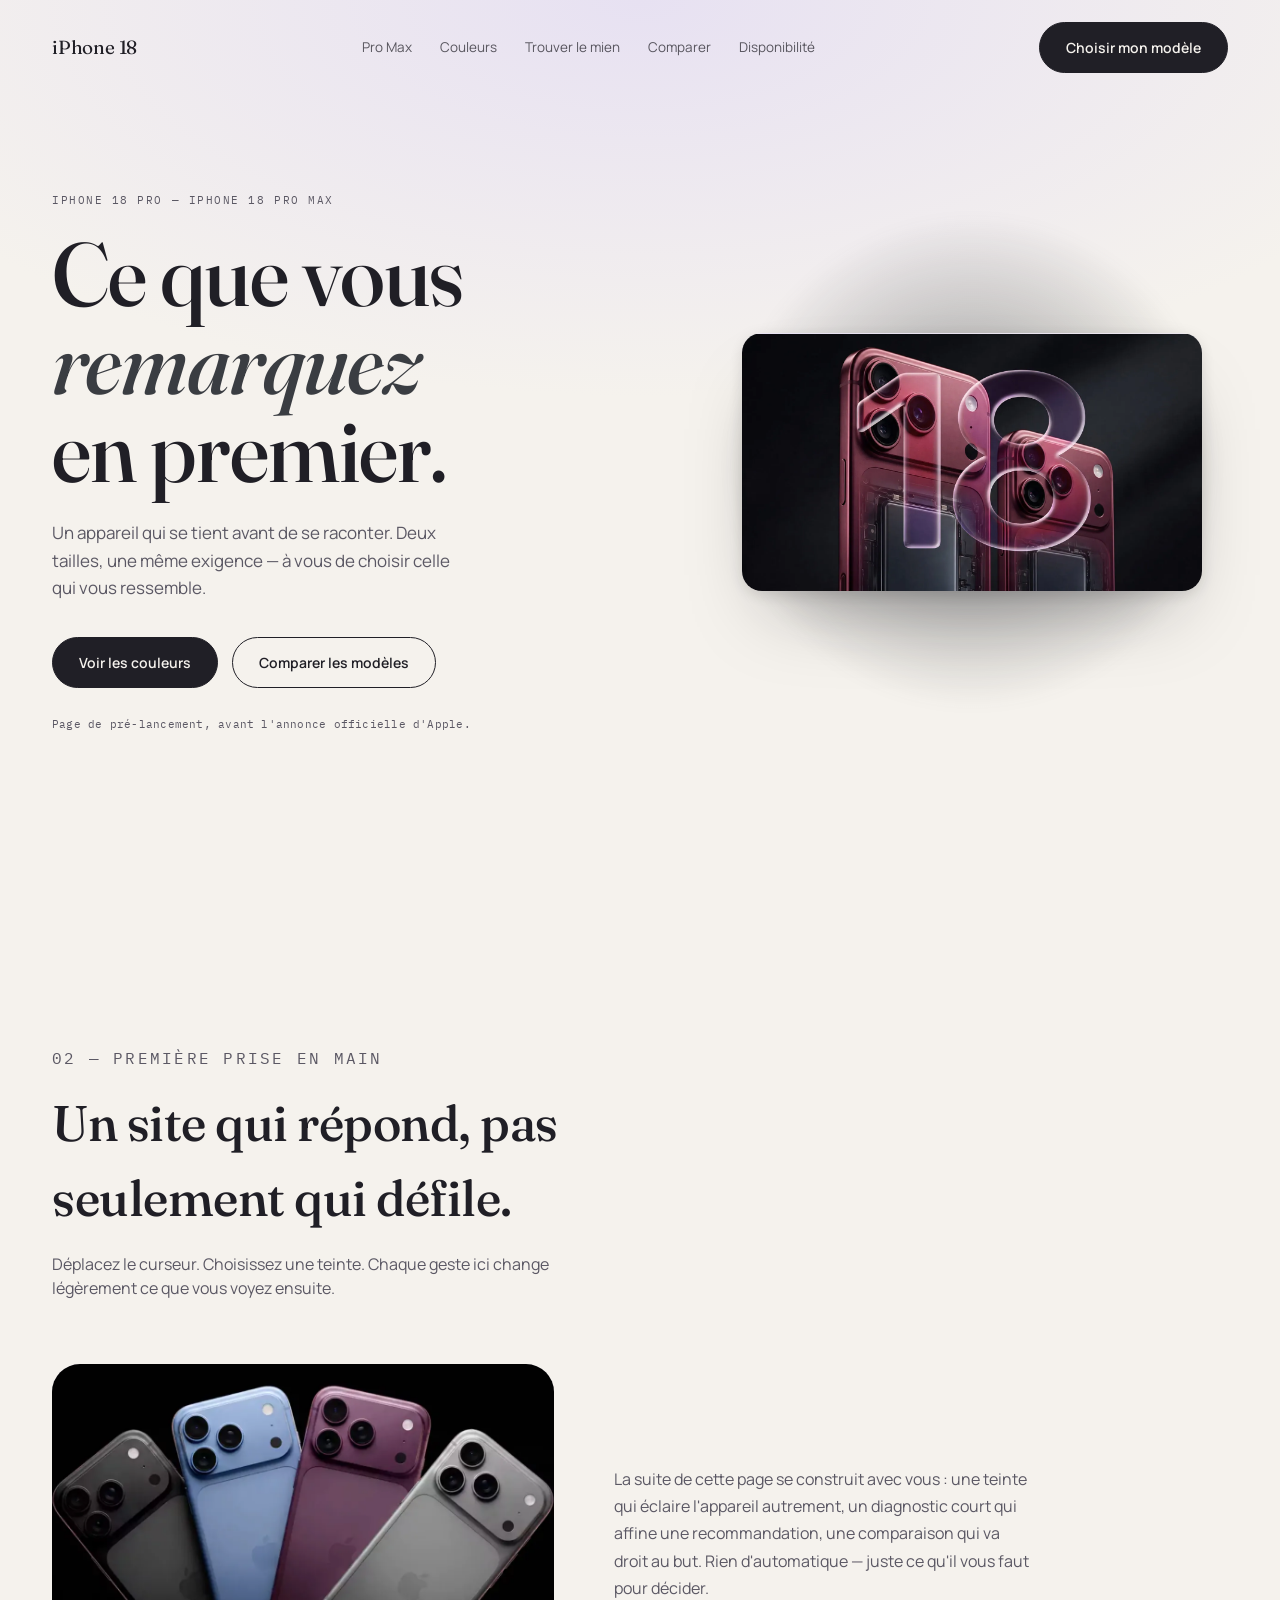
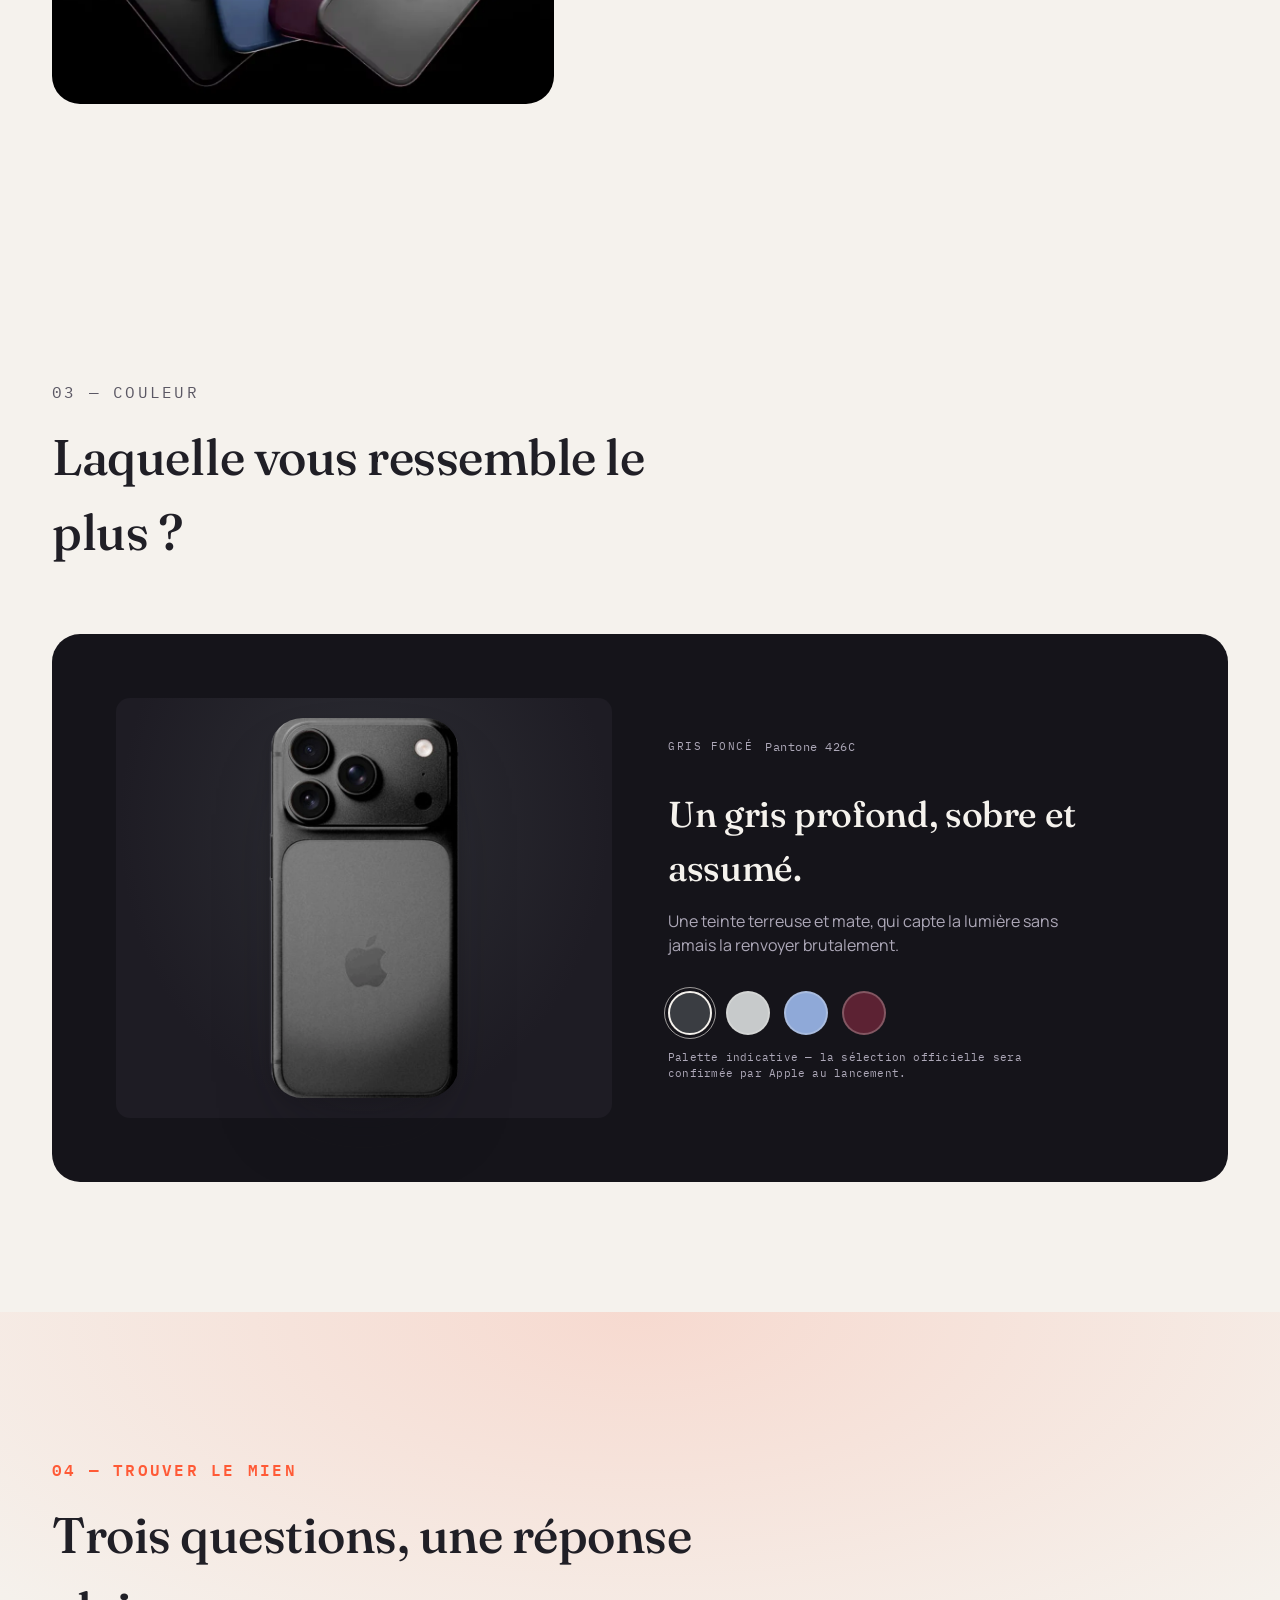
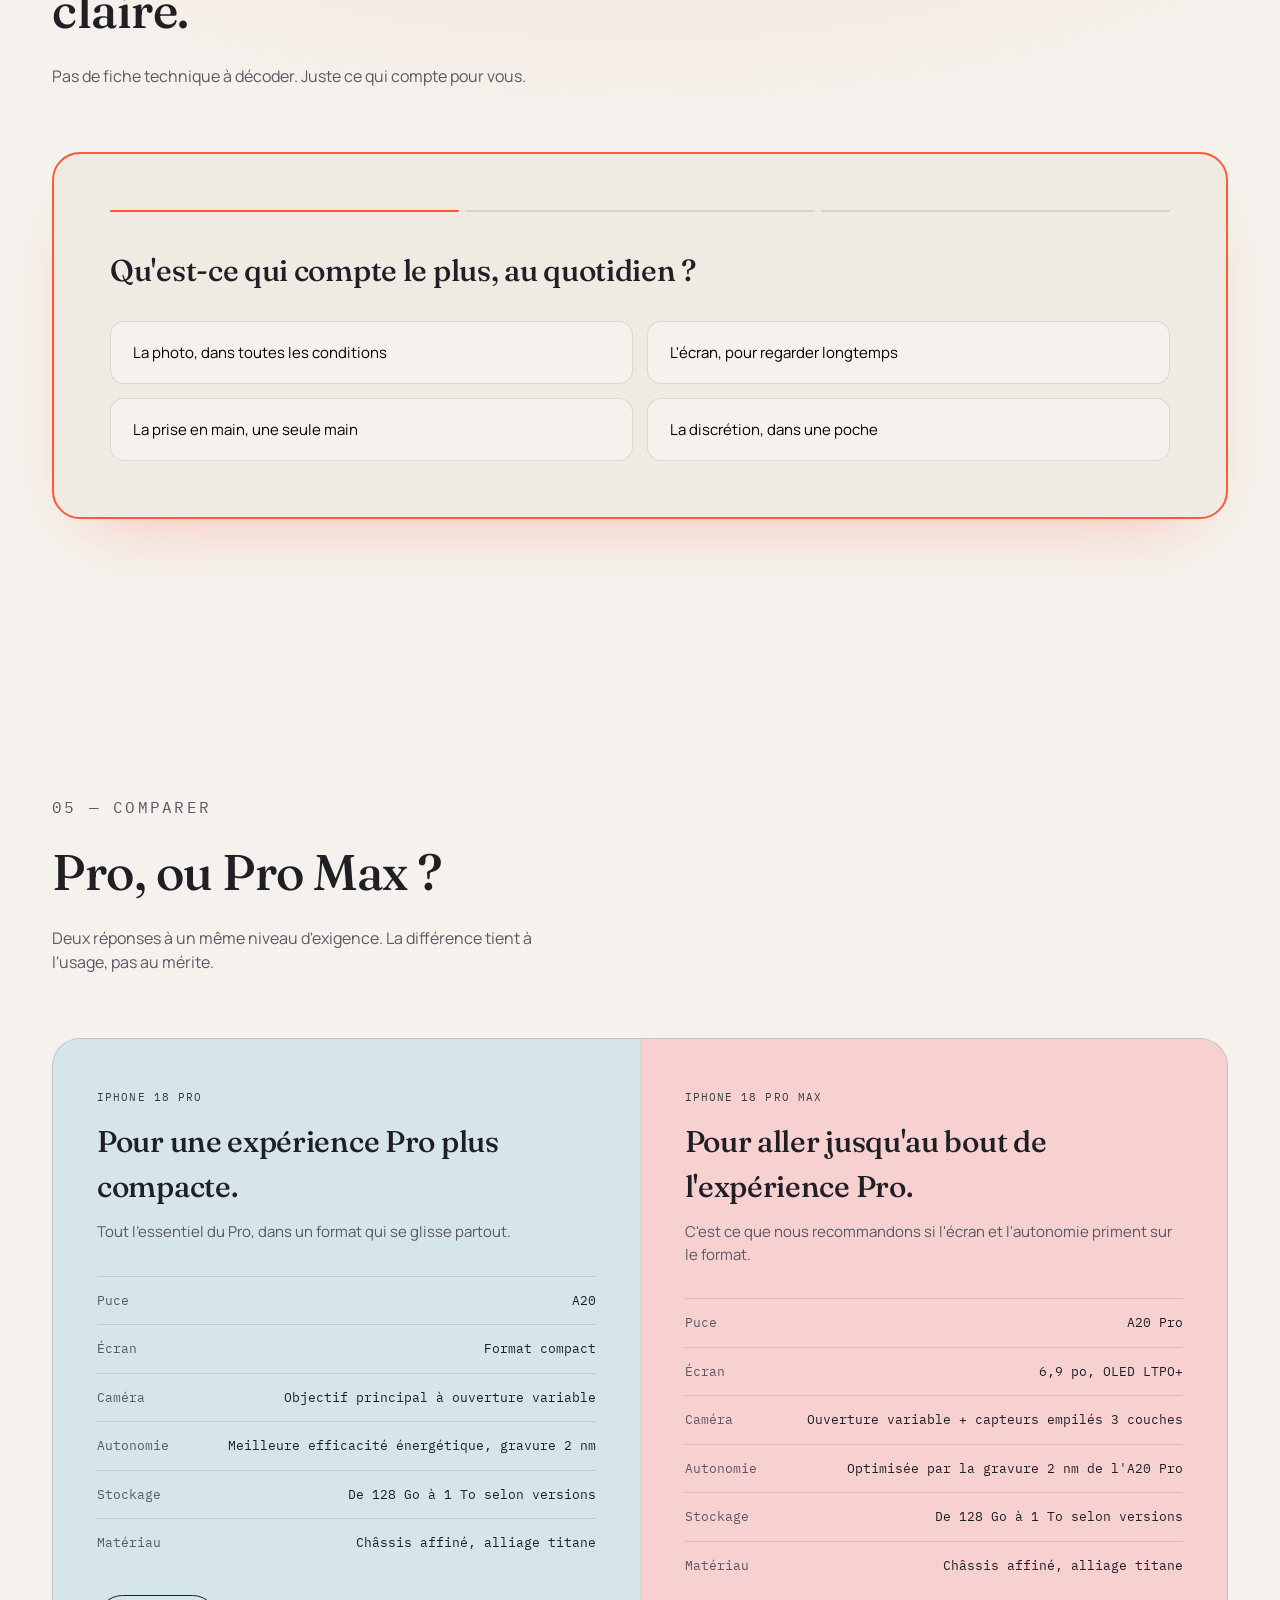
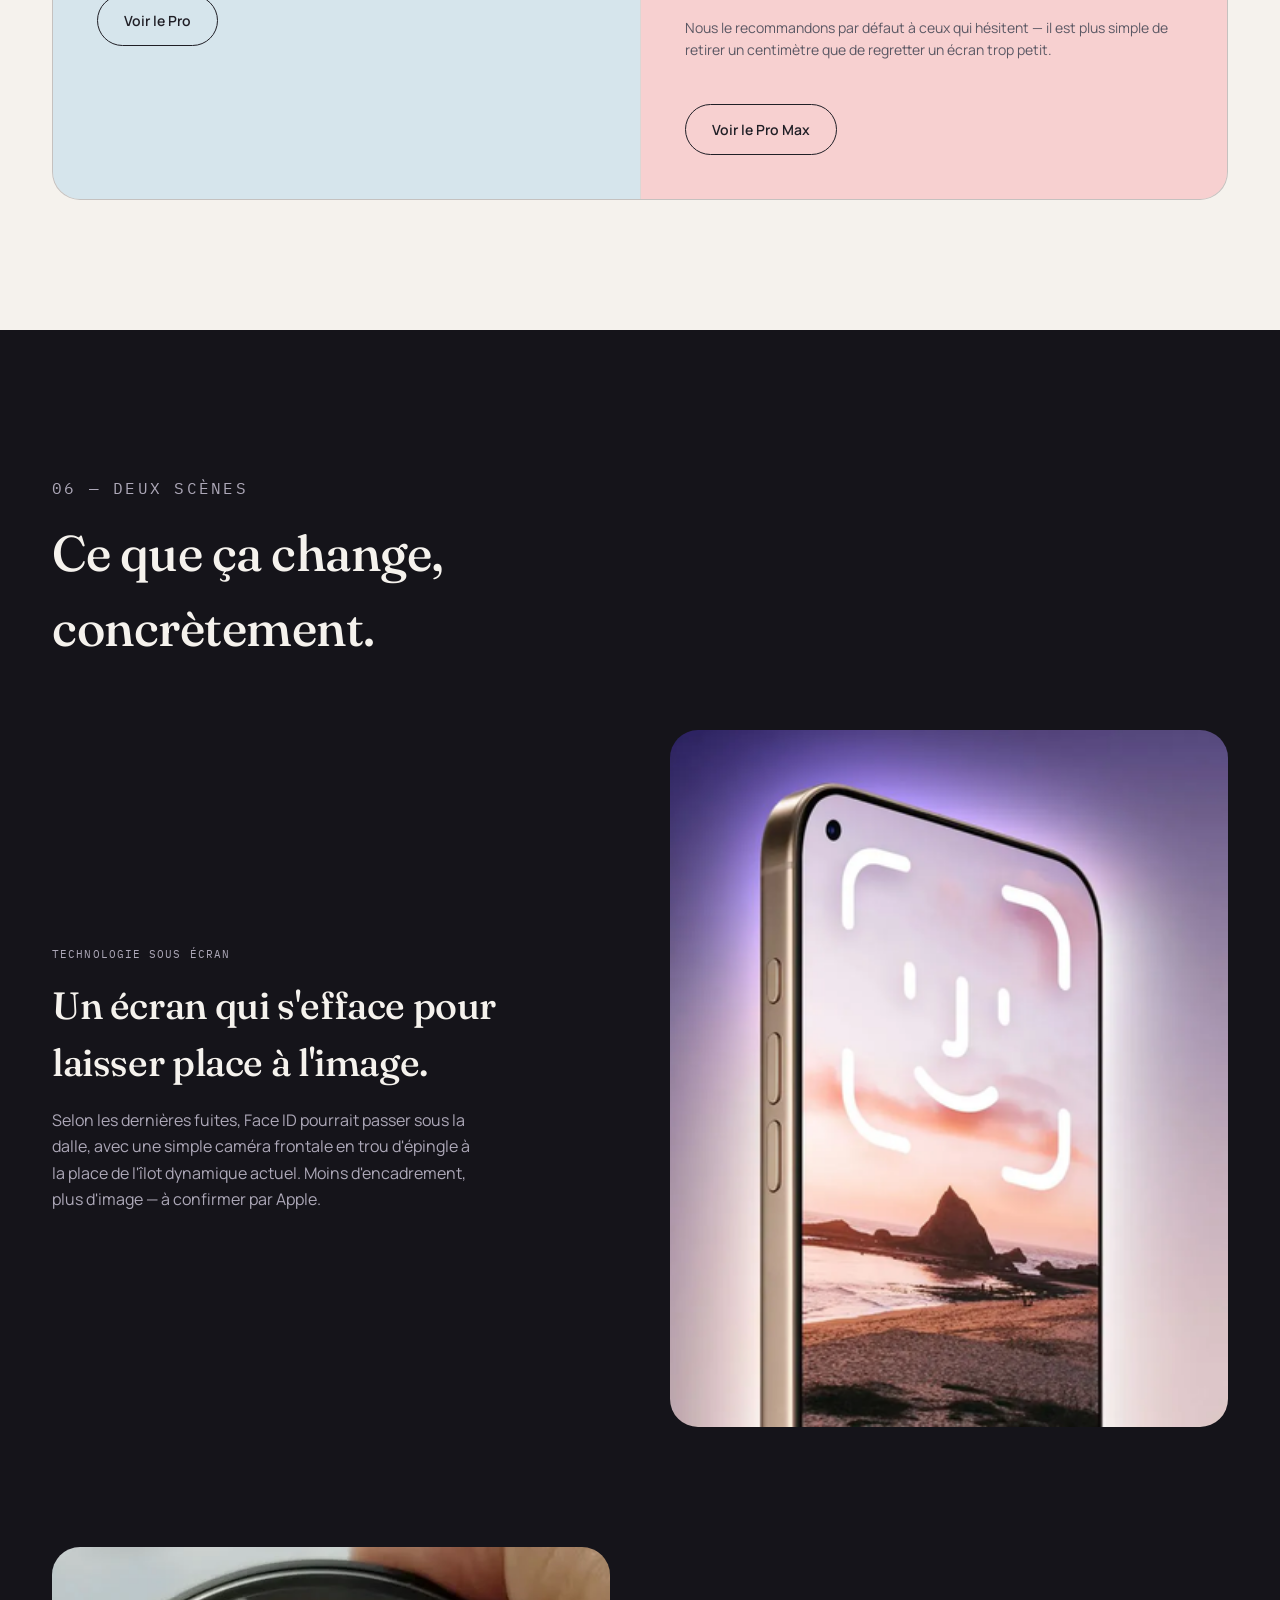
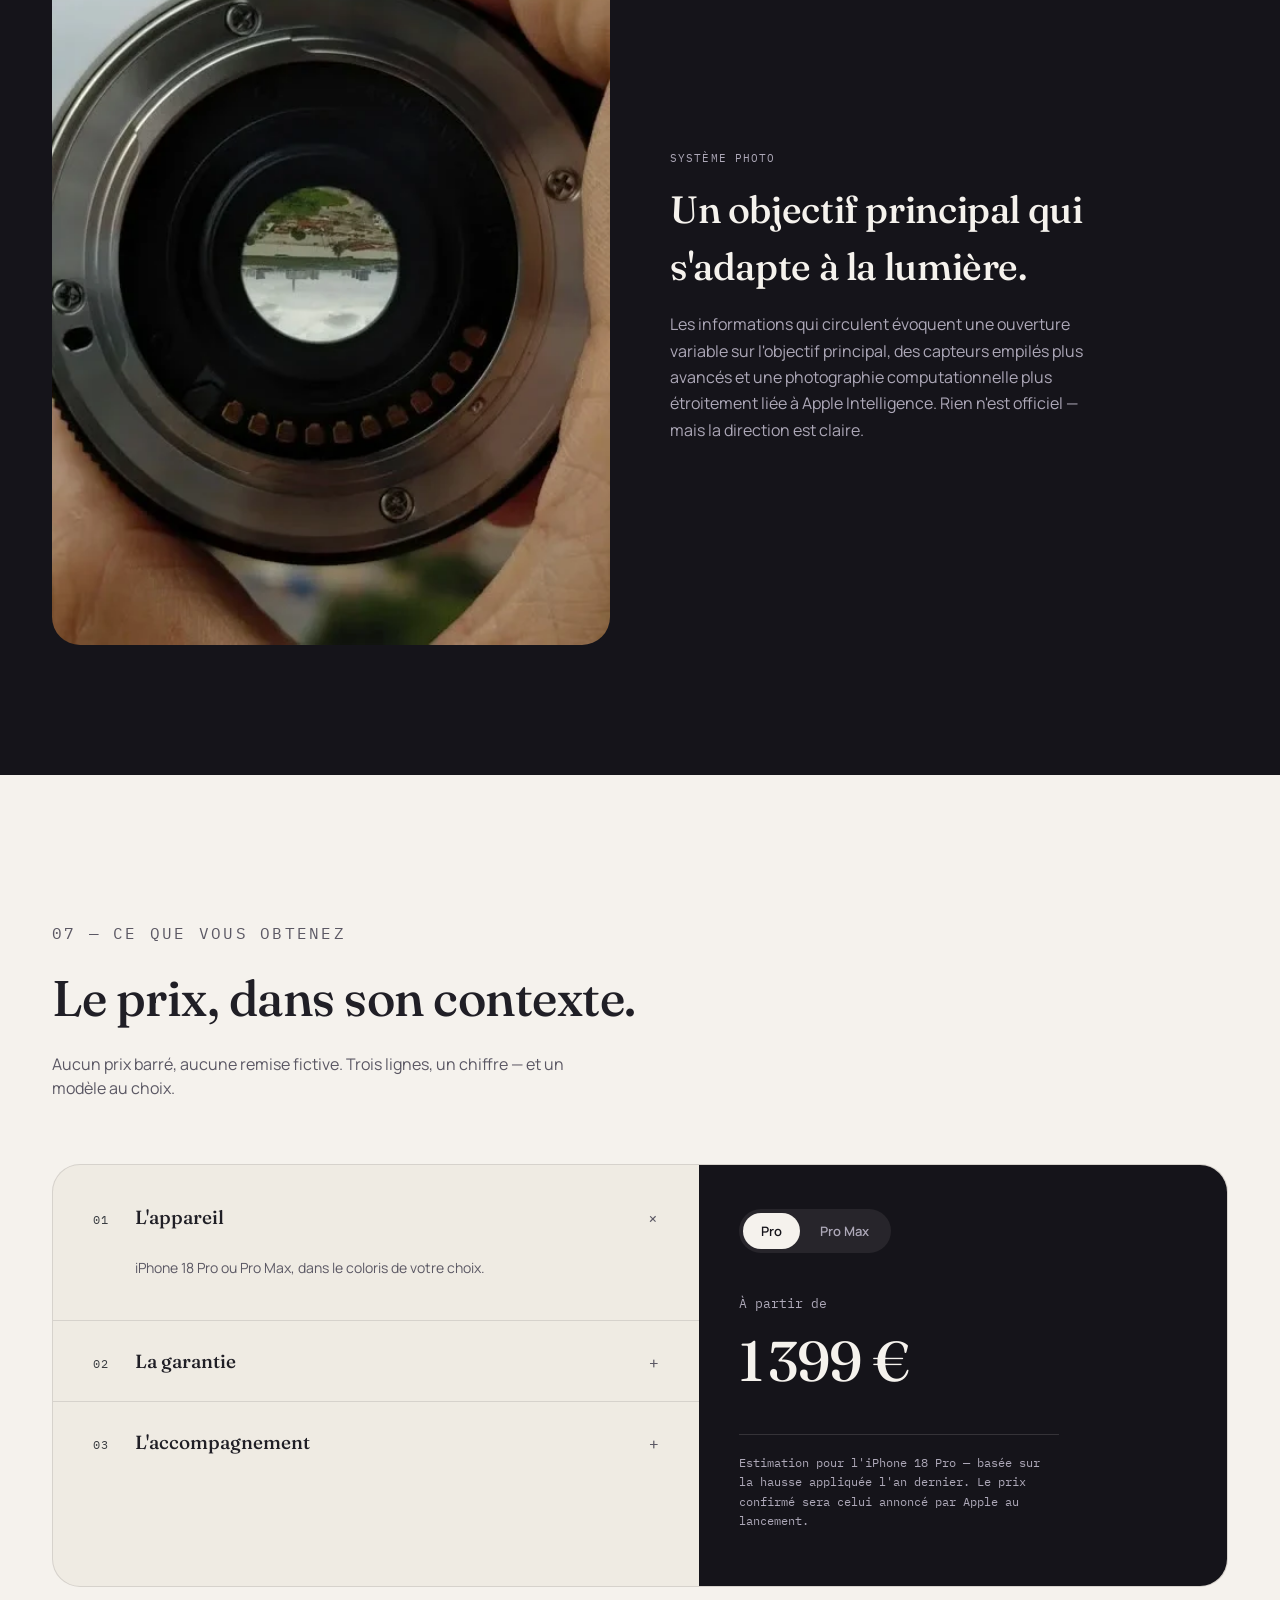
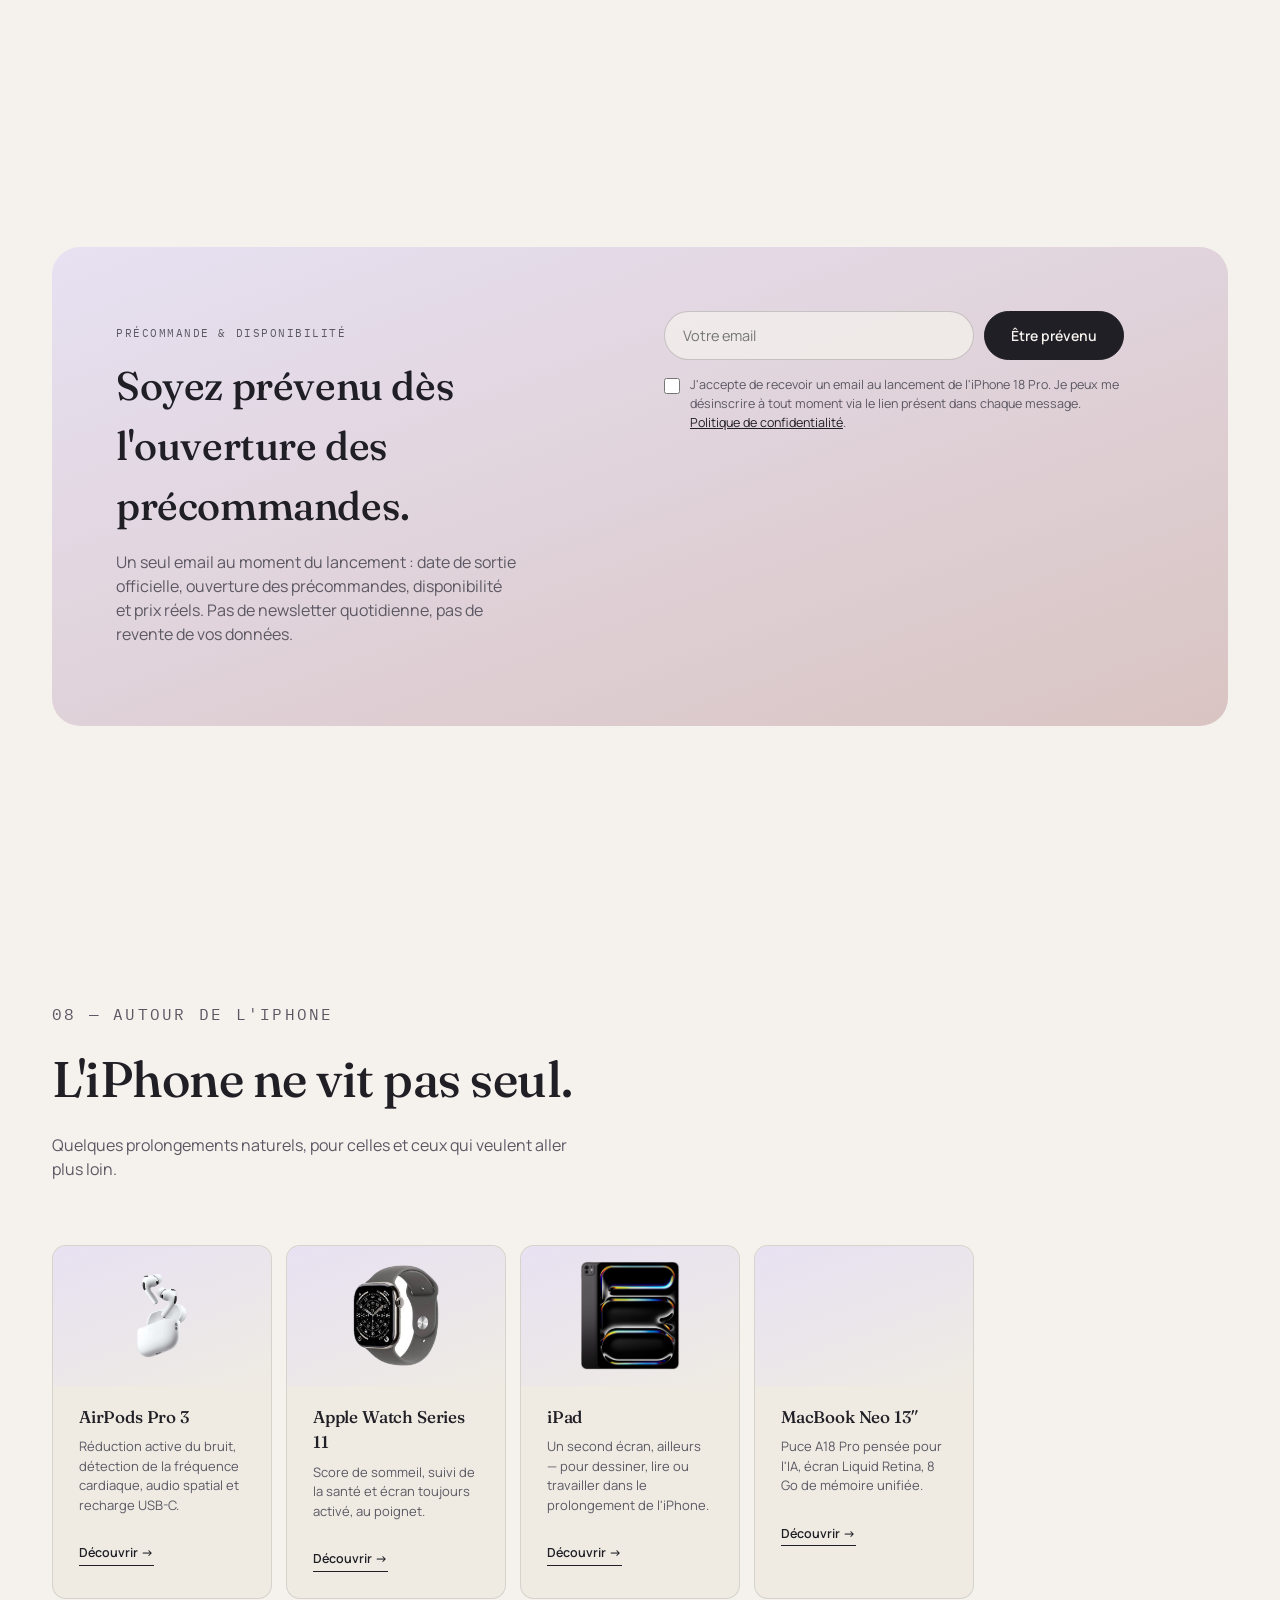
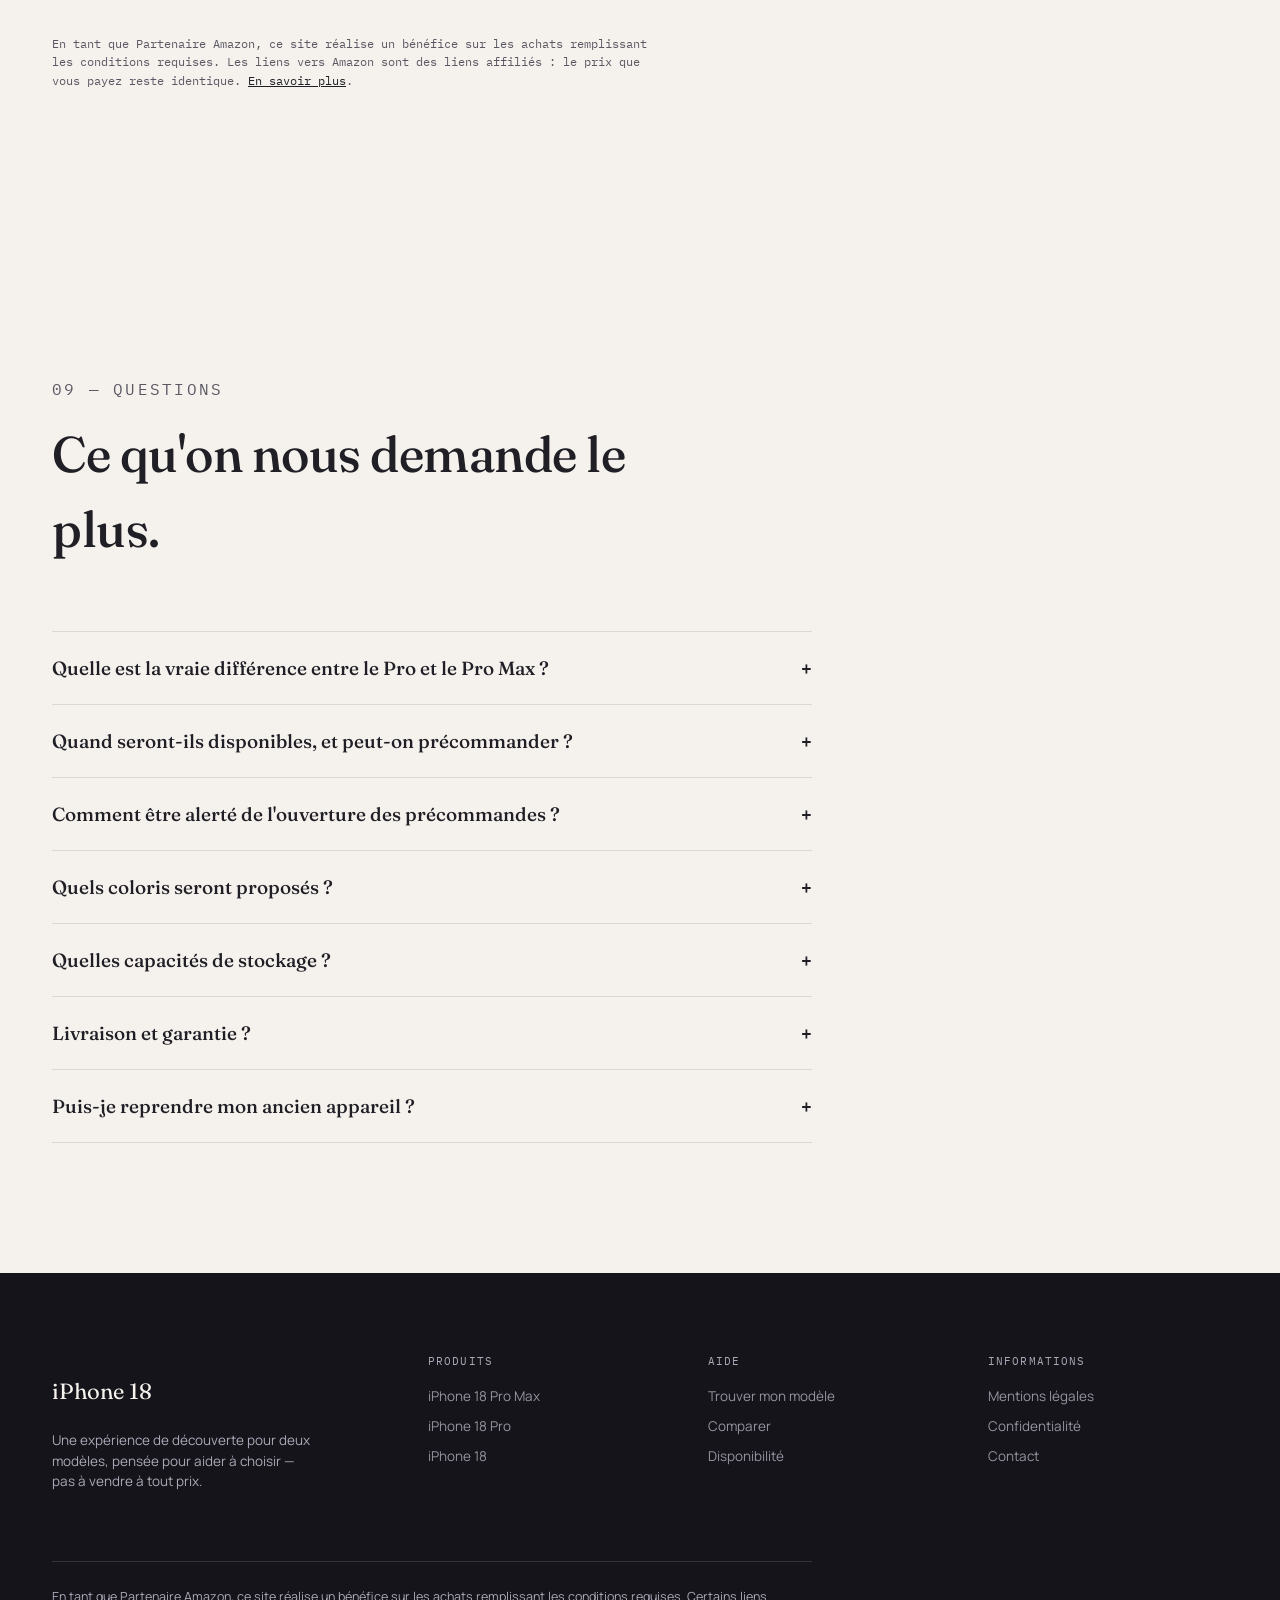
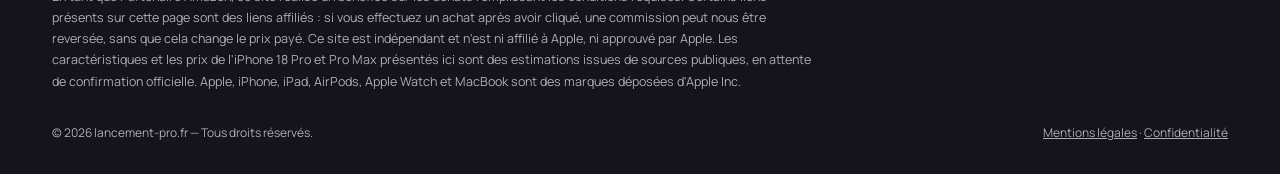
==== commit e32017ca: "Refactor index.html for SEO and mobile accessibility Updated meta tags and titles for SEO optimizati" ====
--- a/index.html
+++ b/index.html
@@ -10,8 +10,8 @@
      Un simple rechercher/remplacer suffit.
      ============================================================ -->
 
-<title>iPhone 18 Pro Max : date de sortie, prix et précommande</title>
-<meta name="description" content="iPhone 18 Pro et Pro Max sur Lancement Pro : date de sortie estimée, disponibilité, prix attendu, ouverture des précommandes, coloris et caractéristiques. Comparatif des deux modèles et diagnostic pour choisir.">
+<title>iPhone 18 Pro et Pro Max : date de sortie, précommande et prix</title>
+<meta name="description" content="iPhone 18 Pro et Pro Max : date de sortie estimée, précommande, disponibilité et prix attendu, coloris et appareil photo. Comparatif des deux modèles et diagnostic pour choisir le vôtre avant le lancement officiel.">
 <link rel="canonical" href="https://www.lancement-pro.fr/">
 <meta name="robots" content="index, follow, max-image-preview:large">
 <meta name="theme-color" content="#F5F2ED">
@@ -19,15 +19,15 @@
 <!-- Open Graph / partage social -->
 <meta property="og:type" content="website">
 <meta property="og:locale" content="fr_FR">
-<meta property="og:site_name" content="Lancement Pro">
-<meta property="og:title" content="iPhone 18 Pro Max : date de sortie, prix et précommande">
-<meta property="og:description" content="Date de sortie estimée, disponibilité, prix attendu et ouverture des précommandes pour l'iPhone 18 Pro et Pro Max. Comparatif Pro / Pro Max et diagnostic pour choisir votre modèle.">
+<meta property="og:site_name" content="iPhone 18 Pro — lancement-pro.fr">
+<meta property="og:title" content="iPhone 18 Pro et Pro Max : date de sortie, précommande et prix">
+<meta property="og:description" content="Date de sortie estimée, précommande, disponibilité et prix attendu, coloris et appareil photo. Comparatif Pro / Pro Max et diagnostic pour choisir votre modèle.">
 <meta property="og:url" content="https://www.lancement-pro.fr/">
 <meta property="og:image" content="https://www.lancement-pro.fr/images/hero-iphone-18-pro-max.webp">
 <meta property="og:image:alt" content="iPhone 18 Pro Max présenté dans quatre coloris">
 <meta name="twitter:card" content="summary_large_image">
-<meta name="twitter:title" content="iPhone 18 Pro Max : date de sortie, prix et précommande">
-<meta name="twitter:description" content="Date de sortie estimée, disponibilité et ouverture des précommandes pour l'iPhone 18 Pro et Pro Max. Comparatif Pro / Pro Max.">
+<meta name="twitter:title" content="iPhone 18 Pro Max : date de sortie, précommande et prix">
+<meta name="twitter:description" content="Date de sortie estimée, précommande, disponibilité et prix attendu, coloris et appareil photo. Comparatif Pro / Pro Max.">
 <meta name="twitter:image" content="https://www.lancement-pro.fr/images/hero-iphone-18-pro-max.webp">
 
 <!-- Favicon : déposez ces fichiers à la racine (voir README) -->
@@ -206,7 +206,7 @@
 }
 .nav-panel.open{opacity:1;transform:translateY(0);}
 .nav-panel ul{list-style:none;margin:0;padding:0;display:flex;flex-direction:column;gap:4px;}
-.nav-panel a{
+.nav-panel a:not(.btn){
   display:block;
   padding:16px 0;
   font-family:var(--font-display);
@@ -216,7 +216,7 @@
   text-decoration:none;
   border-bottom:1px solid var(--line);
 }
-.nav-panel a:focus-visible{outline:2px solid var(--accent);outline-offset:2px;}
+.nav-panel a:not(.btn):focus-visible{outline:2px solid var(--accent);outline-offset:2px;}
 .nav-panel .btn{margin-top:28px;width:100%;justify-content:center;}
 body.nav-open{overflow:hidden;}
 
@@ -224,7 +224,7 @@
   .nav-links{display:none;}
   .nav-cta .btn{display:none;}
   .nav-toggle{display:inline-flex;}
-  .nav-panel{display:block;}
+  .nav-panel:not([hidden]){display:block;}
 }
 
 /* ================= HERO ================= */
@@ -579,7 +579,7 @@
 .email-row input[type="email"]{
   flex:1;min-width:200px;padding:14px 18px;border-radius:999px;
   border:1px solid rgba(32,31,38,0.2);background:rgba(245,242,237,0.7);
-  font-family:var(--font-body);font-size:16px;color:var(--text-ink);
+  font-family:var(--font-body);font-size:14.5px;color:var(--text-ink);
 }
 .email-row input[type="email"]:focus-visible{outline:2px solid var(--text-ink);outline-offset:1px;}
 .email-consent{display:flex;gap:10px;align-items:flex-start;font-size:12.5px;color:var(--text-ink-soft);line-height:1.5;}
@@ -696,57 +696,38 @@
 }
 .skip-link:focus{top:16px;}
 
-/* ================= MOBILE-FIRST — CONFORT TACTILE ================= */
-/* S'applique à toutes les tailles : cible zéro délai au tap et une zone
-   de clic d'au moins 44px sur tous les éléments interactifs. */
-a,button,.swatch,.diag-option,.faq-q{touch-action:manipulation;-webkit-tap-highlight-color:transparent;}
-body{overflow-wrap:break-word;word-break:break-word;}
-.btn{min-height:46px;}
-.nav-toggle{min-width:44px;min-height:44px;}
-.price-toggle button{padding:12px 18px;}
-
-/* ================= MOBILE-FIRST — TABLETTE / GRAND MOBILE (≤600px) ================= */
+/* ================= RENFORTS MOBILE-FIRST ================= */
+/* Zones tactiles agrandies (norme ~44px) sans changer l'apparence visuelle */
 @media (max-width:600px){
-  .footer-grid{grid-template-columns:1fr 1fr;gap:32px 24px;}
-  .price-panel{padding:36px 26px;}
-  .upcoming{padding:32px 22px;}
-}
-
-/* ================= MOBILE-FIRST — SMARTPHONE (≤480px) ================= */
-@media (max-width:480px){
-  .wrap{padding:0 18px;}
-  section{padding:64px 0;}
-  .hero{padding-top:120px;padding-bottom:56px;}
-
-  /* Tous les boutons d'action passent en pleine largeur, empilés,
-     pour un tap confortable à une main. */
-  .hero-actions{flex-direction:column;align-items:stretch;gap:12px;}
-  .hero-actions .btn{width:100%;justify-content:center;}
-  .btn{min-height:48px;}
-  .compare-col .btn.compare-cta{width:100%;justify-content:center;}
-  .cookie-actions{flex-direction:column;}
-  .cookie-actions .btn{width:100%;justify-content:center;}
-
-  /* Formulaire d'alerte lancement : champ et bouton empilés,
-     pleine largeur, zone de tap maximale. */
-  .email-row{flex-direction:column;align-items:stretch;}
-  .email-row input[type="email"]{width:100%;}
-  .email-row .btn{width:100%;justify-content:center;}
-
-  /* Densité réduite des blocs pour éviter l'effet "compressé" en mobile. */
+  .eco-card .eco-cta{
+    padding:10px 0;margin:8px -4px -8px;padding-left:4px;padding-right:4px;
+    min-height:44px;display:inline-flex;align-items:center;
+  }
+  .price-toggle button{padding:12px 20px;min-height:44px;}
+  .diag-restart{padding:12px 0;min-height:44px;display:inline-flex;align-items:center;}
+  .faq-q{padding:20px 0;min-height:44px;}
+  .swatch{width:48px;height:48px;}
+  .compare-cta{min-height:46px;}
+  .btn{min-height:46px;}
+  .nav-toggle{min-width:44px;min-height:44px;}
+}
+
+/* Prise en compte des encoches / zones sûres iOS (notch, barre de gestes) */
+@supports (padding: max(0px)){
+  header.site-nav{padding-left:max(0px, env(safe-area-inset-left));padding-right:max(0px, env(safe-area-inset-right));}
+  .cookie-banner{
+    left:max(16px, calc(16px + env(safe-area-inset-left)));
+    right:max(16px, calc(16px + env(safe-area-inset-right)));
+    bottom:max(16px, calc(16px + env(safe-area-inset-bottom)));
+  }
+  .nav-panel{padding-bottom:max(40px, calc(40px + env(safe-area-inset-bottom)));}
+}
+
+/* Empêche tout débordement horizontal résiduel sur très petits écrans */
+@media (max-width:380px){
+  .wrap{padding:0 16px;}
   .diagnostic{padding:20px;}
-  .diag-option{padding:16px 18px;font-size:14.5px;}
-  .compare-col{padding:24px;}
-  .color-lab{padding:28px 18px;}
-  .price-panel{padding:28px 22px;}
-  .upcoming{padding:26px 18px;}
-  .ledger-desc{margin-left:0;}
-  .ledger-row{gap:10px;}
-  .footer-grid{grid-template-columns:1fr;gap:36px;}
-  .footer-bottom{flex-direction:column;align-items:flex-start;gap:10px;}
-  .nav-mark{font-size:17px;}
-  .eco-card .eco-cta{padding:6px 0;display:inline-block;}
-  .cookie-banner{left:10px;right:10px;bottom:10px;padding:18px;}
+  .compare-col{padding:22px;}
 }
 </style>
 </head>
@@ -757,9 +738,10 @@
 <!-- ================= NAV ================= -->
 <header class="site-nav" id="siteNav">
   <div class="wrap nav-inner">
-    <a href="#top" class="nav-mark">Lancement Pro</a>
+    <a href="#top" class="nav-mark">iPhone 18</a>
     <nav aria-label="Navigation principale">
       <ul class="nav-links">
+        <li><a href="#pro-max">Pro Max</a></li>
         <li><a href="#couleurs">Couleurs</a></li>
         <li><a href="#diagnostic">Trouver le mien</a></li>
         <li><a href="#comparer">Comparer</a></li>
@@ -779,6 +761,7 @@
 <div class="nav-panel" id="navPanel" hidden>
   <nav aria-label="Navigation mobile">
     <ul>
+      <li><a href="#pro-max">Pro Max</a></li>
       <li><a href="#couleurs">Couleurs</a></li>
       <li><a href="#diagnostic">Trouver le mien</a></li>
       <li><a href="#comparer">Comparer</a></li>
@@ -802,7 +785,7 @@
         <a href="#couleurs" class="btn primary">Voir les couleurs</a>
         <a href="#comparer" class="btn">Comparer les modèles</a>
       </div>
-      <p class="hero-note">Page de pré-lancement sur Lancement Pro, avant la date de sortie officielle et l'ouverture des précommandes.</p>
+      <p class="hero-note">Page de pré-lancement, avant l'annonce officielle d'Apple.</p>
     </div>
     <div class="hero-stage">
       <div class="halo" id="heroHalo"></div>
@@ -1056,9 +1039,9 @@
   <div class="wrap">
     <div class="upcoming reveal">
       <div>
-        <p class="eyebrow">Date de sortie, précommande et disponibilité</p>
-        <h2>Soyez prévenu dès l'annonce officielle.</h2>
-        <p>Un seul email au moment du lancement : date de sortie confirmée, ouverture des précommandes, prix réels et disponibilité de l'iPhone 18 Pro et Pro Max. Pas de newsletter quotidienne, pas de revente de vos données.</p>
+        <p class="eyebrow">Précommande &amp; disponibilité</p>
+        <h2>Soyez prévenu dès l'ouverture des précommandes.</h2>
+        <p>Un seul email au moment du lancement : date de sortie officielle, ouverture des précommandes, disponibilité et prix réels. Pas de newsletter quotidienne, pas de revente de vos données.</p>
       </div>
 
       <!-- ============================================================
@@ -1149,8 +1132,12 @@
         <div class="faq-a"><p>Le format, en priorité — écran, autonomie et puce (A20 pour le Pro, A20 Pro pour le Pro Max) évoluent avec la taille. Les deux partagent la même finition et la même génération technologique.</p></div>
       </div>
       <div class="faq-item">
-        <h3><button type="button" class="faq-q"><span>Quelle est la date de sortie et quand ouvrent les précommandes&nbsp;?</span><span class="plus" aria-hidden="true">+</span></button></h3>
-        <div class="faq-a"><p>Apple lance traditionnellement ses iPhone en septembre — une annonce à l'automne 2026 est donc attendue, avec une ouverture des précommandes quelques jours après le keynote et une disponibilité en boutique la semaine suivante. Le Pro et le Pro Max ouvriraient le bal, suivis par l'iPhone 18 standard début 2027. Inscrivez-vous ci-dessus pour être prévenu dès la date officielle connue.</p></div>
+        <h3><button type="button" class="faq-q"><span>Quand seront-ils disponibles, et peut-on précommander&nbsp;?</span><span class="plus" aria-hidden="true">+</span></button></h3>
+        <div class="faq-a"><p>Apple lance traditionnellement ses iPhone en septembre, avec une période de précommande qui s'ouvre généralement quelques jours avant la disponibilité en boutique. Une annonce à l'automne 2026 est donc attendue pour l'iPhone 18 Pro et Pro Max, précommandes comprises. Le Pro et le Pro Max ouvriraient le bal, suivis par l'iPhone 18 standard début 2027.</p></div>
+      </div>
+      <div class="faq-item">
+        <h3><button type="button" class="faq-q"><span>Comment être alerté de l'ouverture des précommandes&nbsp;?</span><span class="plus" aria-hidden="true">+</span></button></h3>
+        <div class="faq-a"><p>Inscrivez votre email dans la section « Précommande &amp; disponibilité » de cette page&nbsp;: vous recevrez un seul message dès l'annonce officielle d'Apple, avec la date de sortie, l'ouverture des précommandes et le prix confirmé de l'iPhone 18 Pro et Pro Max.</p></div>
       </div>
       <div class="faq-item">
         <h3><button type="button" class="faq-q"><span>Quels coloris seront proposés&nbsp;?</span><span class="plus" aria-hidden="true">+</span></button></h3>
@@ -1179,7 +1166,7 @@
   <div class="wrap">
     <div class="footer-grid">
       <div>
-        <p class="footer-mark">Lancement Pro</p>
+        <p class="footer-mark">iPhone 18</p>
         <p class="footer-intro">Une expérience de découverte pour deux modèles, pensée pour aider à choisir — pas à vendre à tout prix.</p>
       </div>
       <div class="footer-col">
@@ -1218,7 +1205,7 @@
     </p>
 
     <div class="footer-bottom">
-      <span>© 2026 — Tous droits réservés.</span>
+      <span>© 2026 lancement-pro.fr — Tous droits réservés.</span>
       <span><a href="mentions-legales.html">Mentions légales</a> · <a href="politique-confidentialite.html">Confidentialité</a></span>
     </div>
   </div>
@@ -1242,15 +1229,15 @@
       "@type": "WebSite",
       "@id": "https://www.lancement-pro.fr/#website",
       "url": "https://www.lancement-pro.fr/",
-      "name": "Lancement Pro",
+      "name": "iPhone 18 Pro",
       "inLanguage": "fr-FR"
     },
     {
       "@type": "WebPage",
       "@id": "https://www.lancement-pro.fr/#webpage",
       "url": "https://www.lancement-pro.fr/",
-      "name": "iPhone 18 Pro Max : date de sortie, prix et précommande",
-      "description": "Date de sortie estimée, disponibilité, prix attendu et ouverture des précommandes de l'iPhone 18 Pro et Pro Max. Comparatif des deux modèles et diagnostic pour choisir.",
+      "name": "iPhone 18 Pro et Pro Max : date de sortie, précommande et prix",
+      "description": "Date de sortie estimée, précommande, disponibilité et prix attendu de l'iPhone 18 Pro et Pro Max. Comparatif des deux modèles et diagnostic pour choisir.",
       "isPartOf": { "@id": "https://www.lancement-pro.fr/#website" },
       "inLanguage": "fr-FR"
     },
@@ -1269,10 +1256,18 @@
         },
         {
           "@type": "Question",
-          "name": "Quelle est la date de sortie de l'iPhone 18 Pro Max et quand ouvrent les précommandes ?",
+          "name": "Quand l'iPhone 18 Pro et Pro Max seront-ils disponibles, et peut-on précommander ?",
           "acceptedAnswer": {
             "@type": "Answer",
-            "text": "Apple lance traditionnellement ses iPhone en septembre. Une annonce à l'automne 2026 est donc attendue, avec une ouverture des précommandes quelques jours après le keynote et une disponibilité en boutique la semaine suivante. Le Pro et le Pro Max ouvriraient le bal, suivis par l'iPhone 18 standard début 2027."
+            "text": "Apple lance traditionnellement ses iPhone en septembre, avec une période de précommande qui s'ouvre généralement quelques jours avant la disponibilité en boutique. Une annonce à l'automne 2026 est donc attendue pour l'iPhone 18 Pro et Pro Max, précommandes comprises. Le Pro et le Pro Max ouvriraient le bal, suivis par l'iPhone 18 standard début 2027."
+          }
+        },
+        {
+          "@type": "Question",
+          "name": "Comment être alerté de l'ouverture des précommandes de l'iPhone 18 Pro Max ?",
+          "acceptedAnswer": {
+            "@type": "Answer",
+            "text": "En s'inscrivant avec son email sur lancement-pro.fr, dans la section Précommande & disponibilité. Un seul message est envoyé, dès l'annonce officielle d'Apple, avec la date de sortie, l'ouverture des précommandes et le prix confirmé."
           }
         },
         {
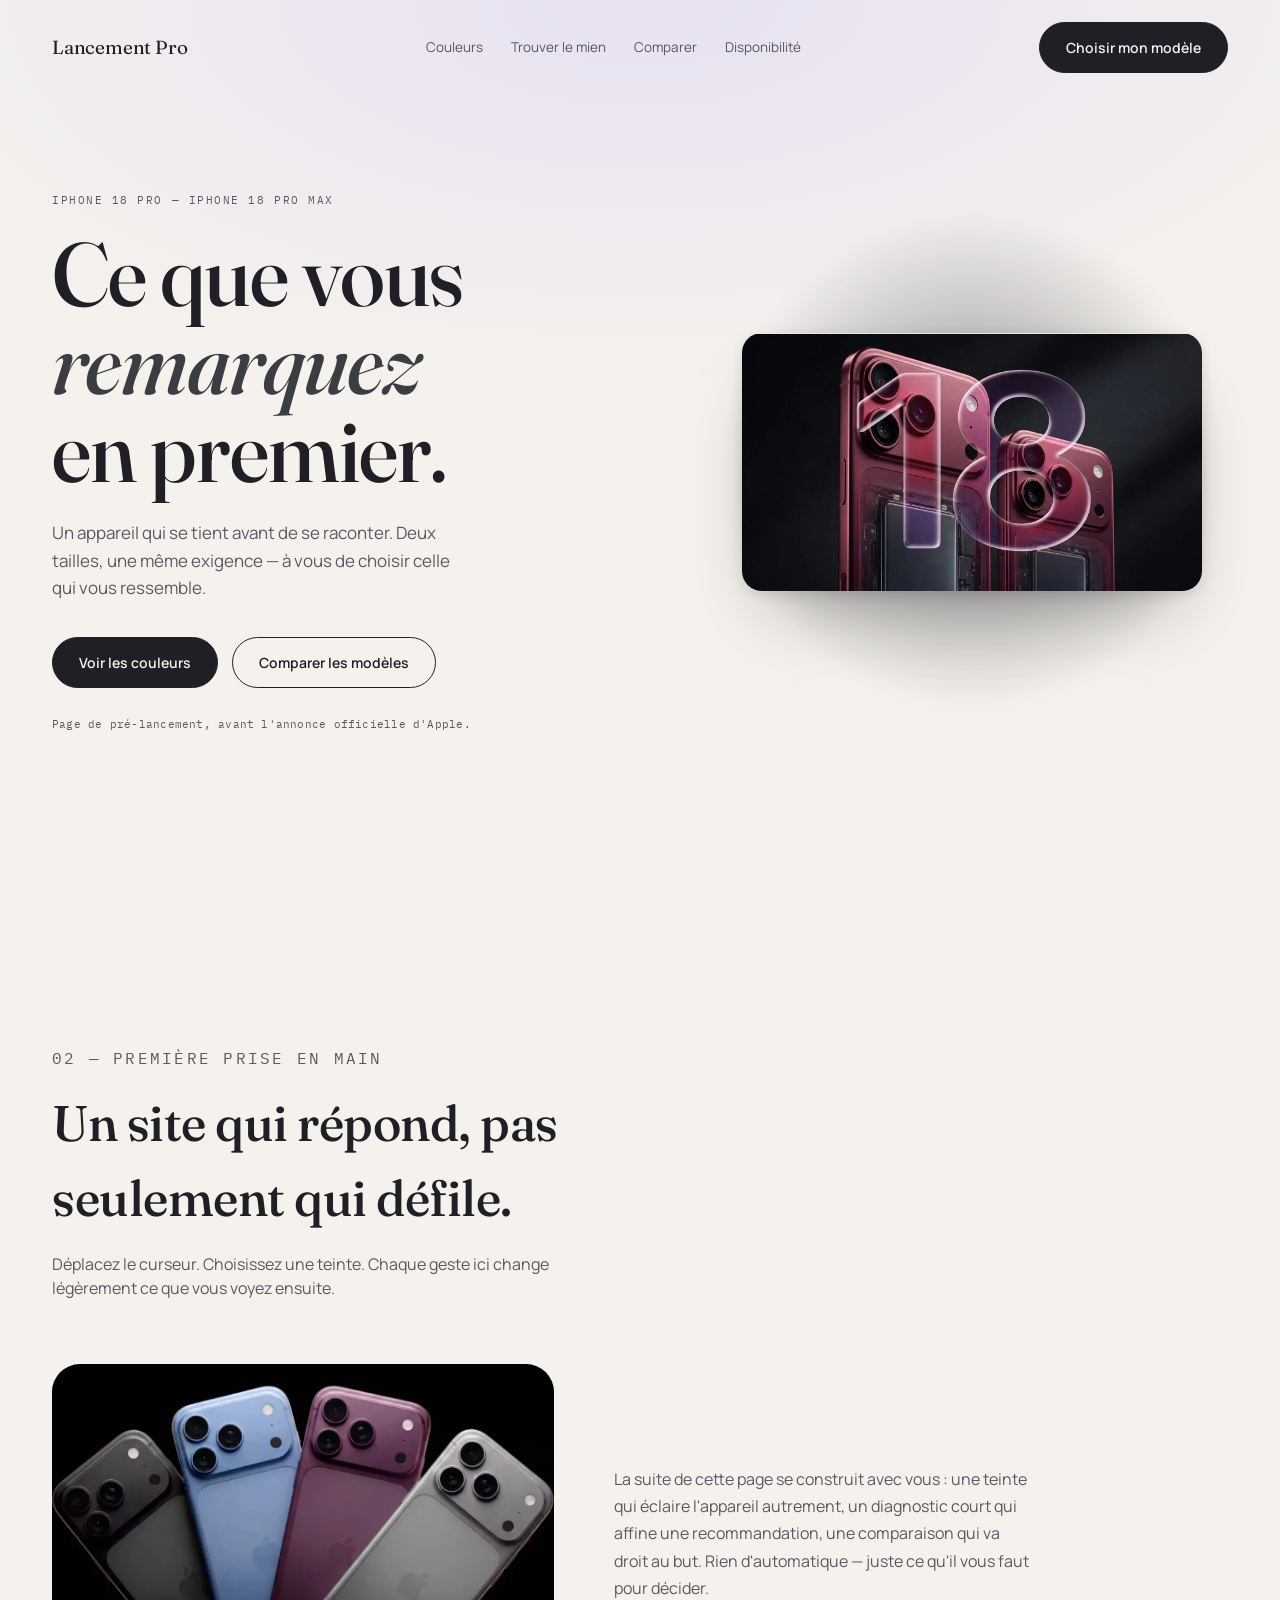
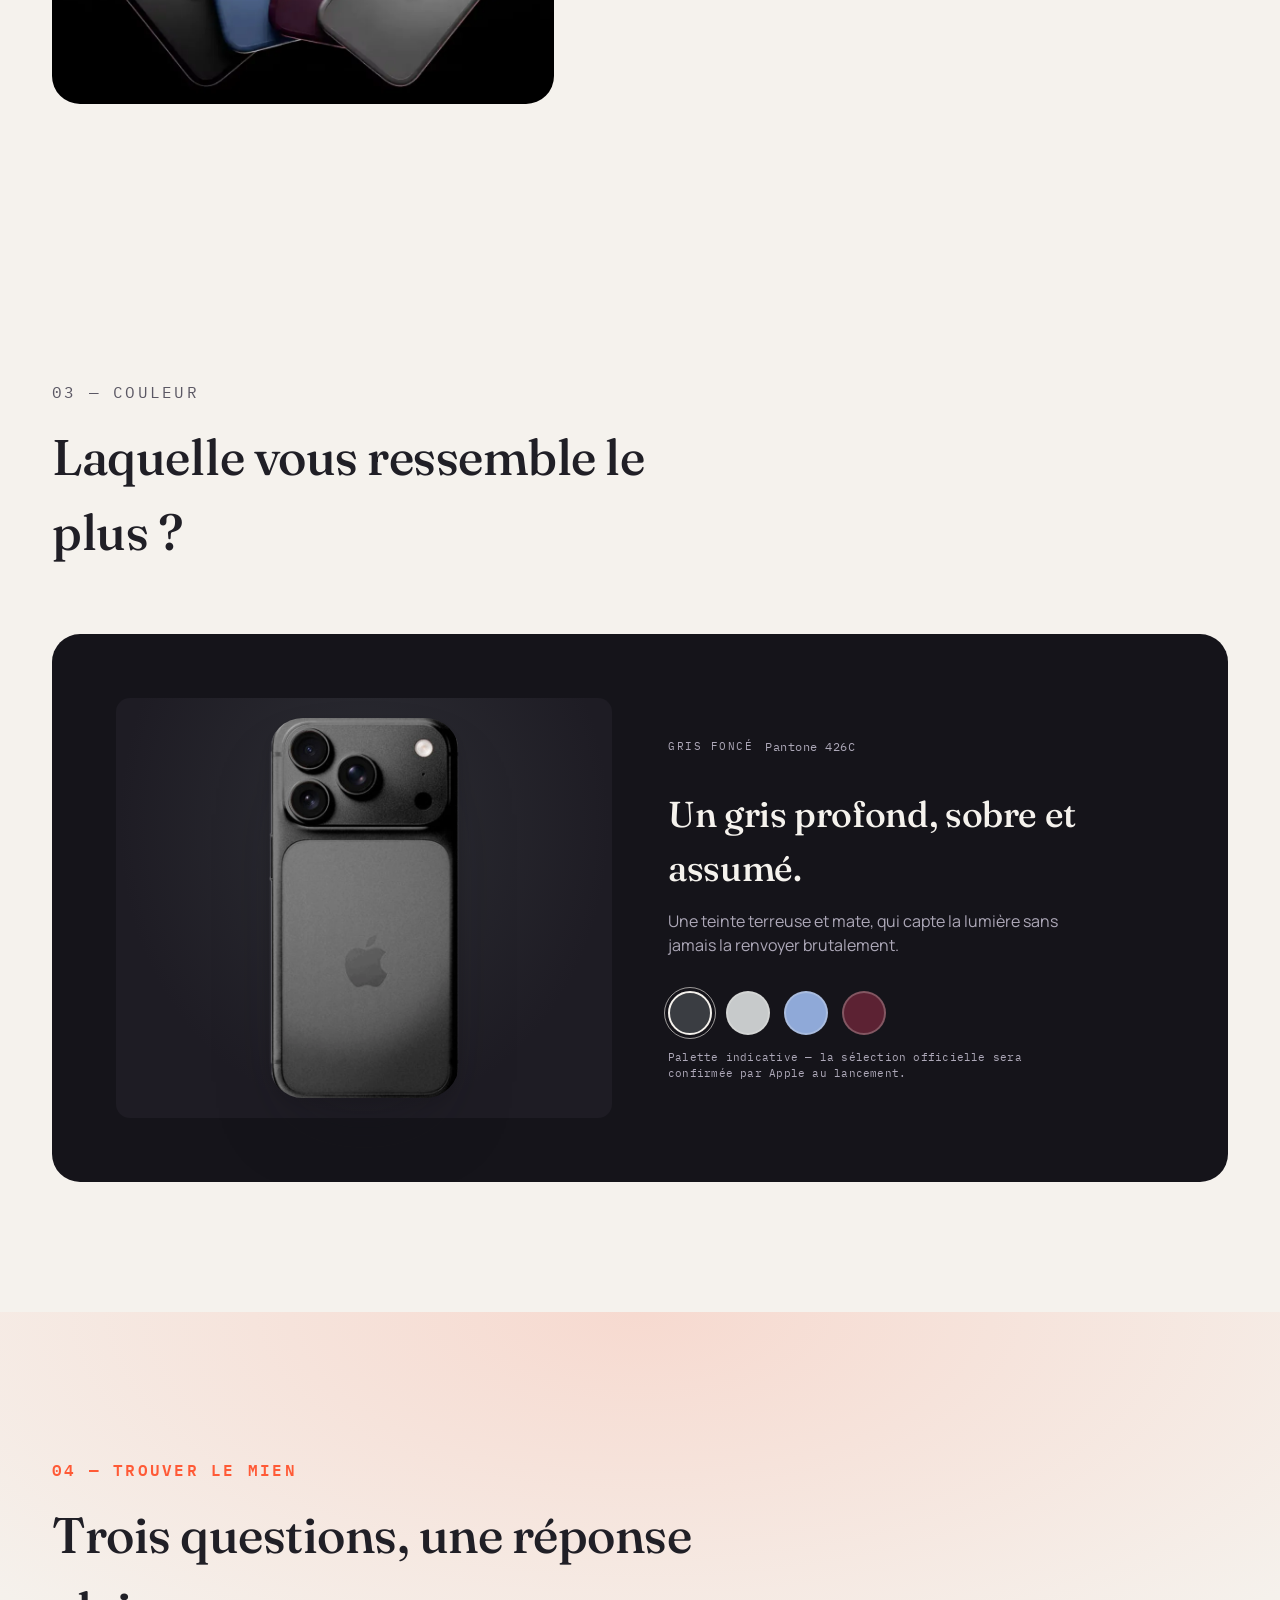
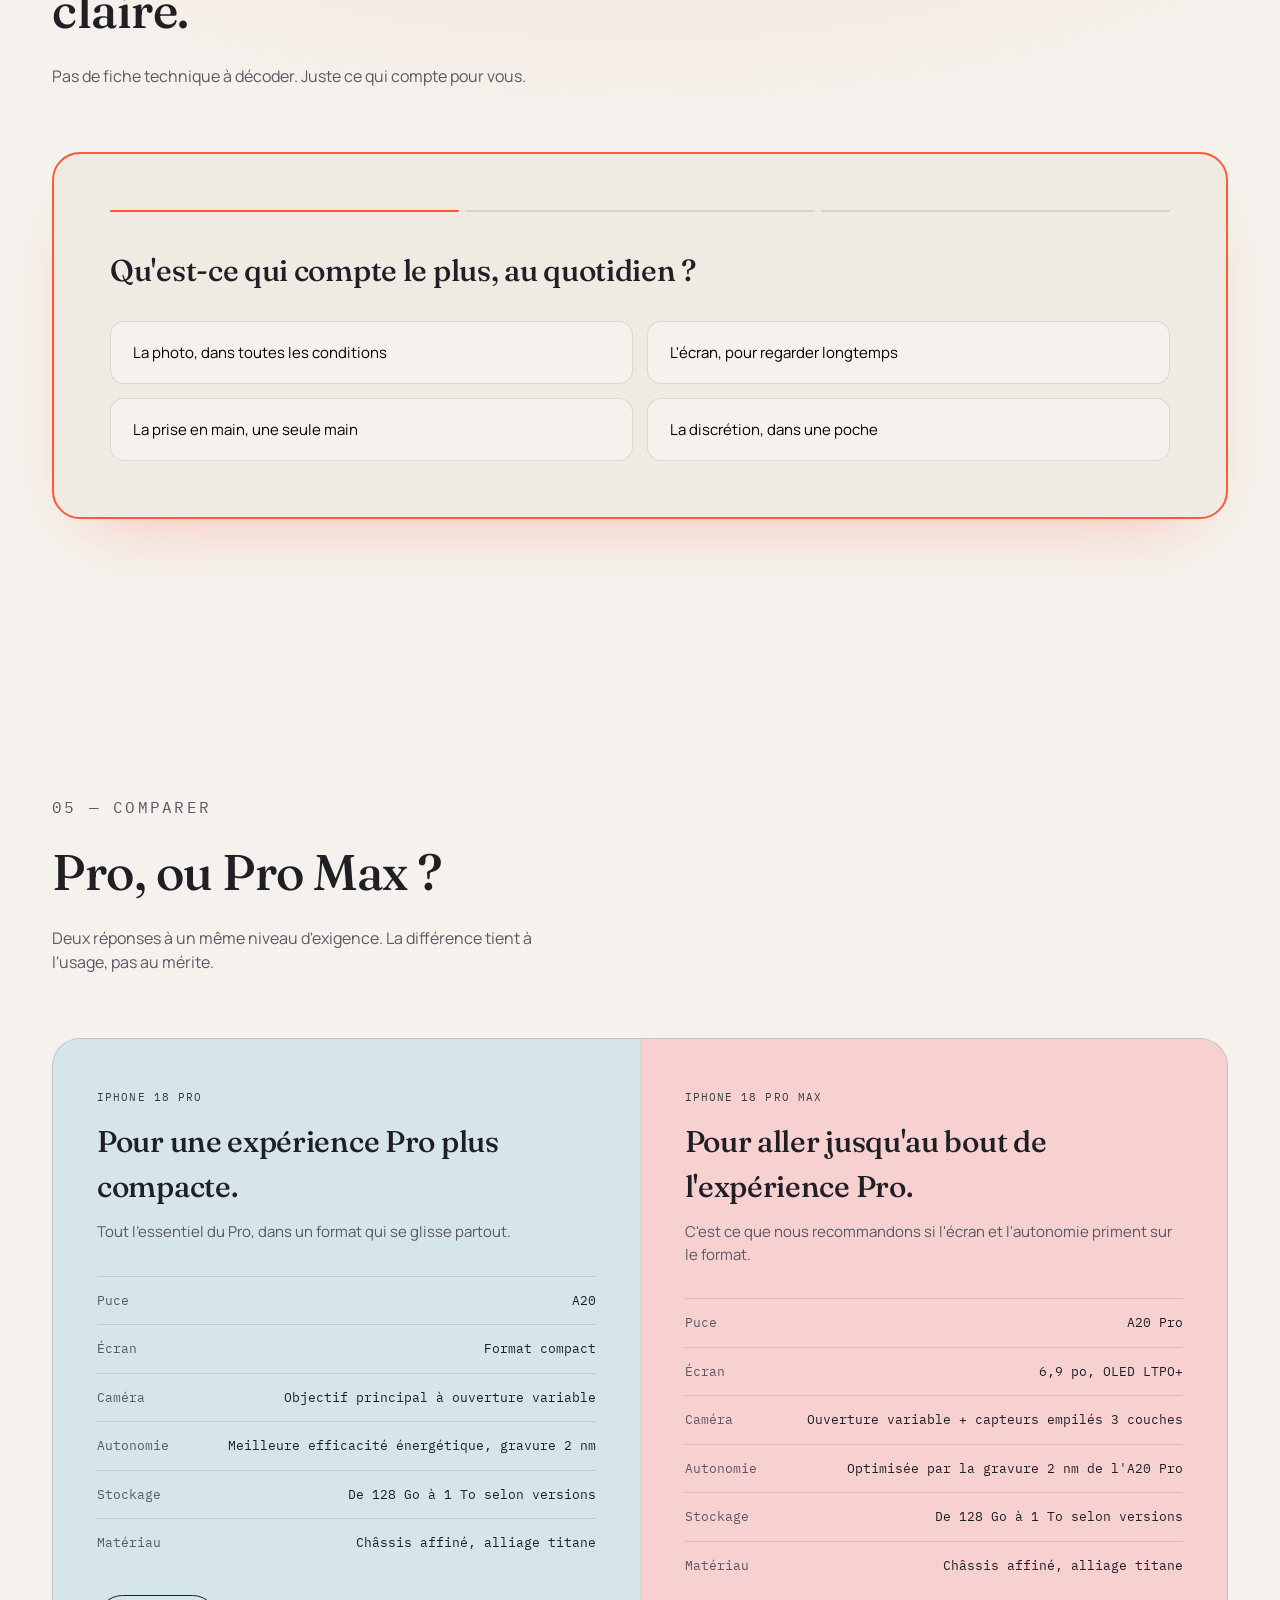
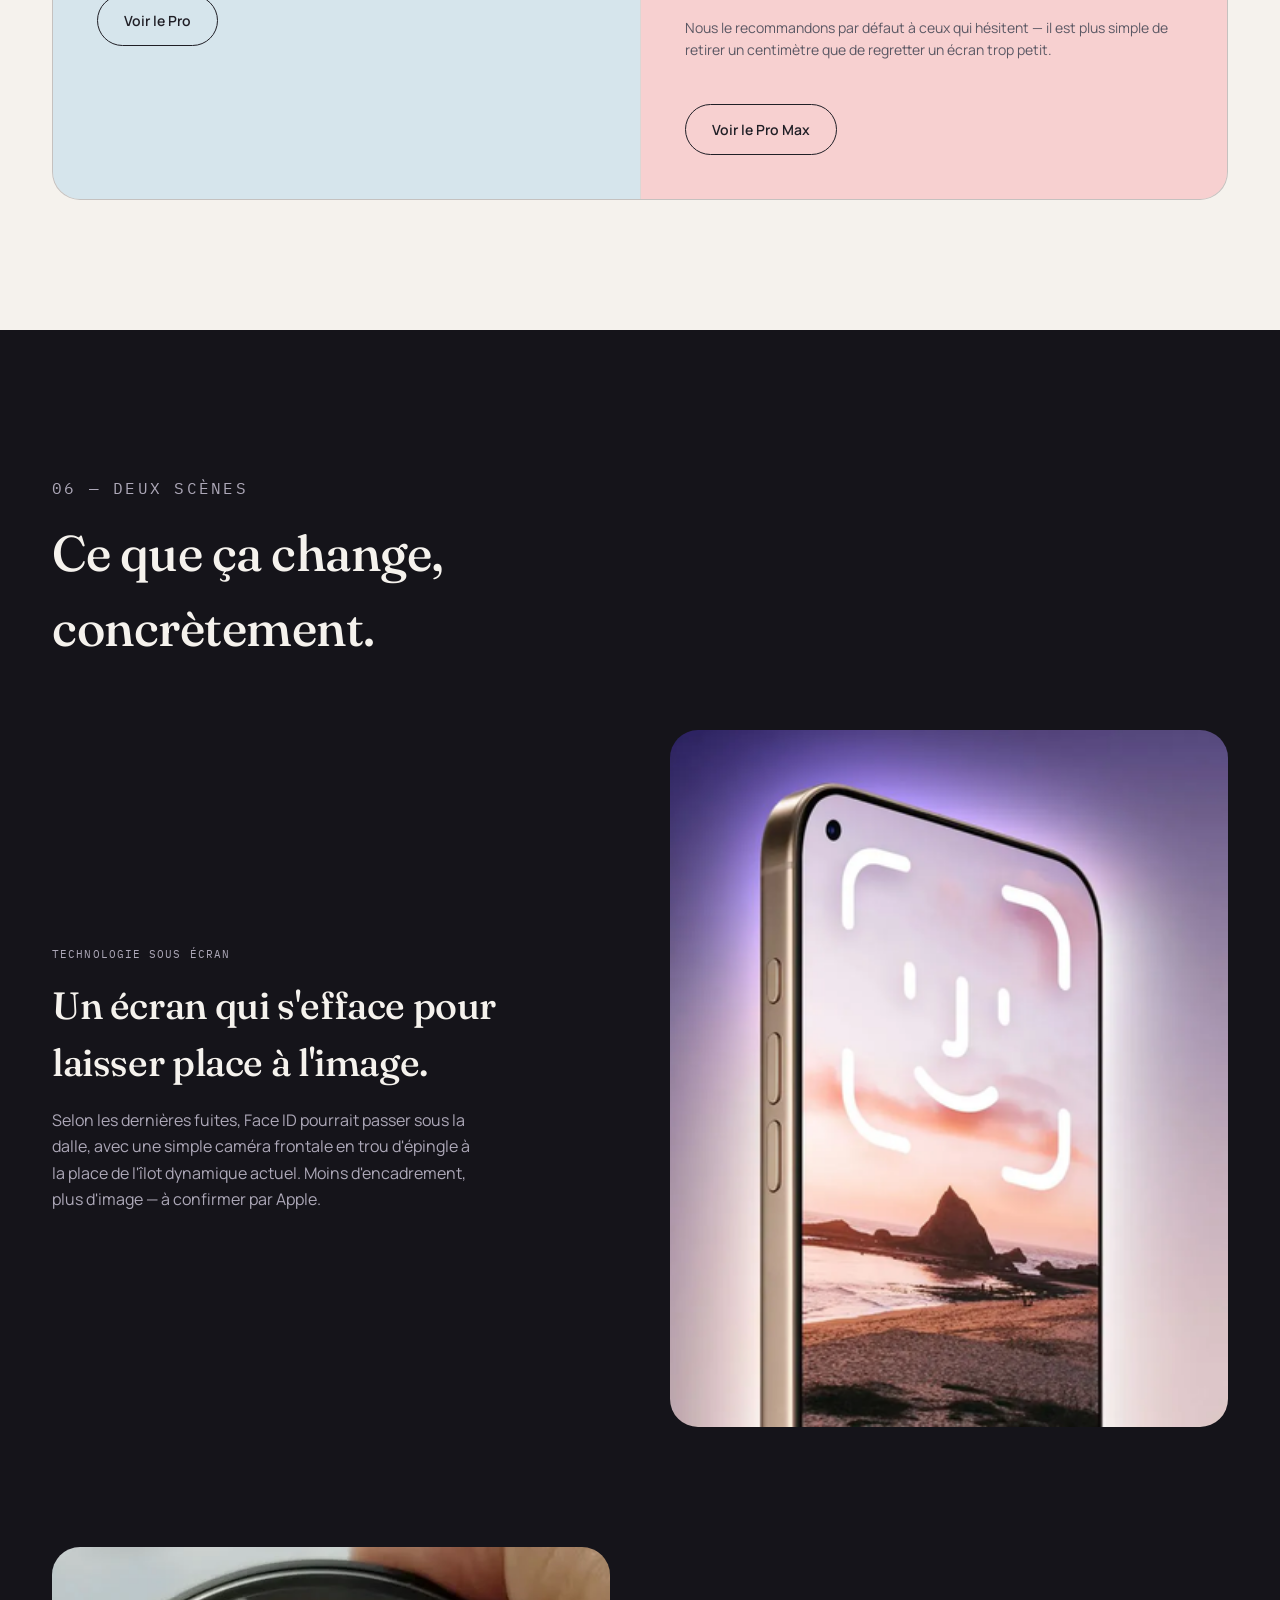
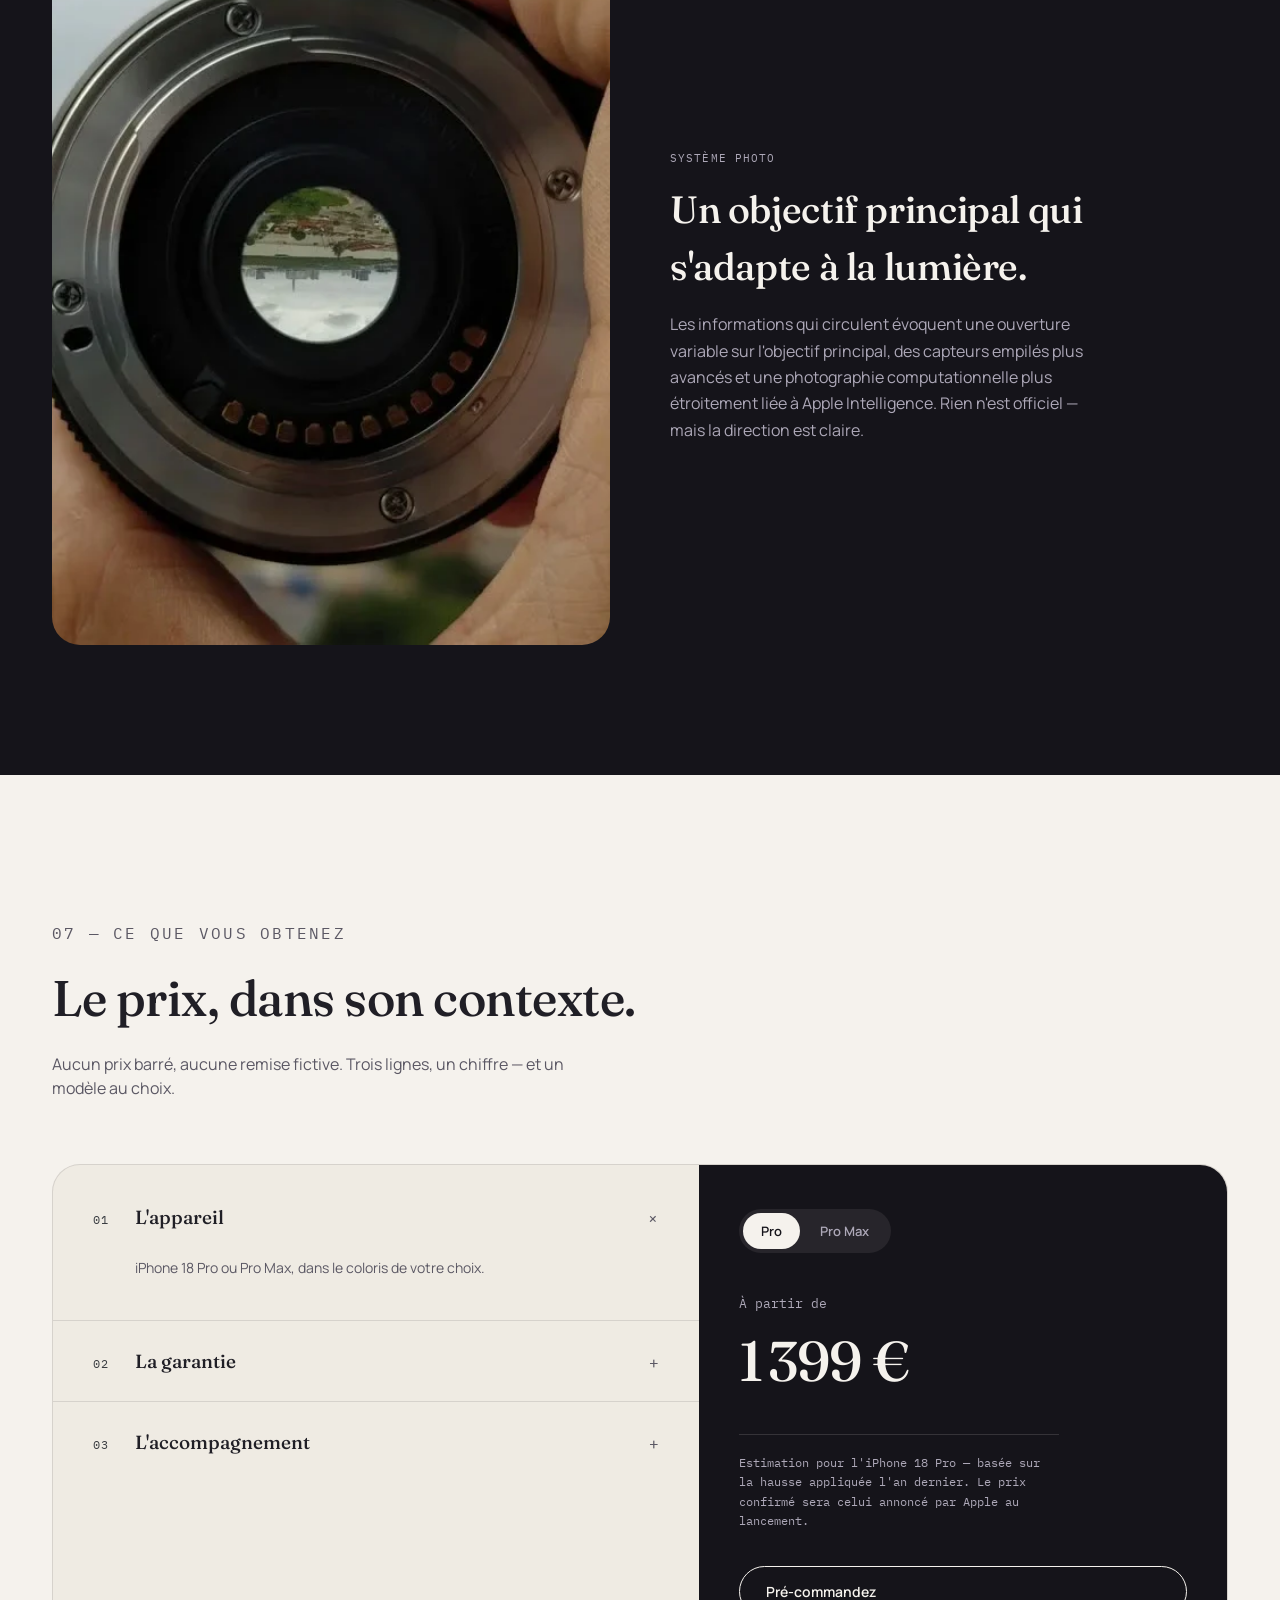
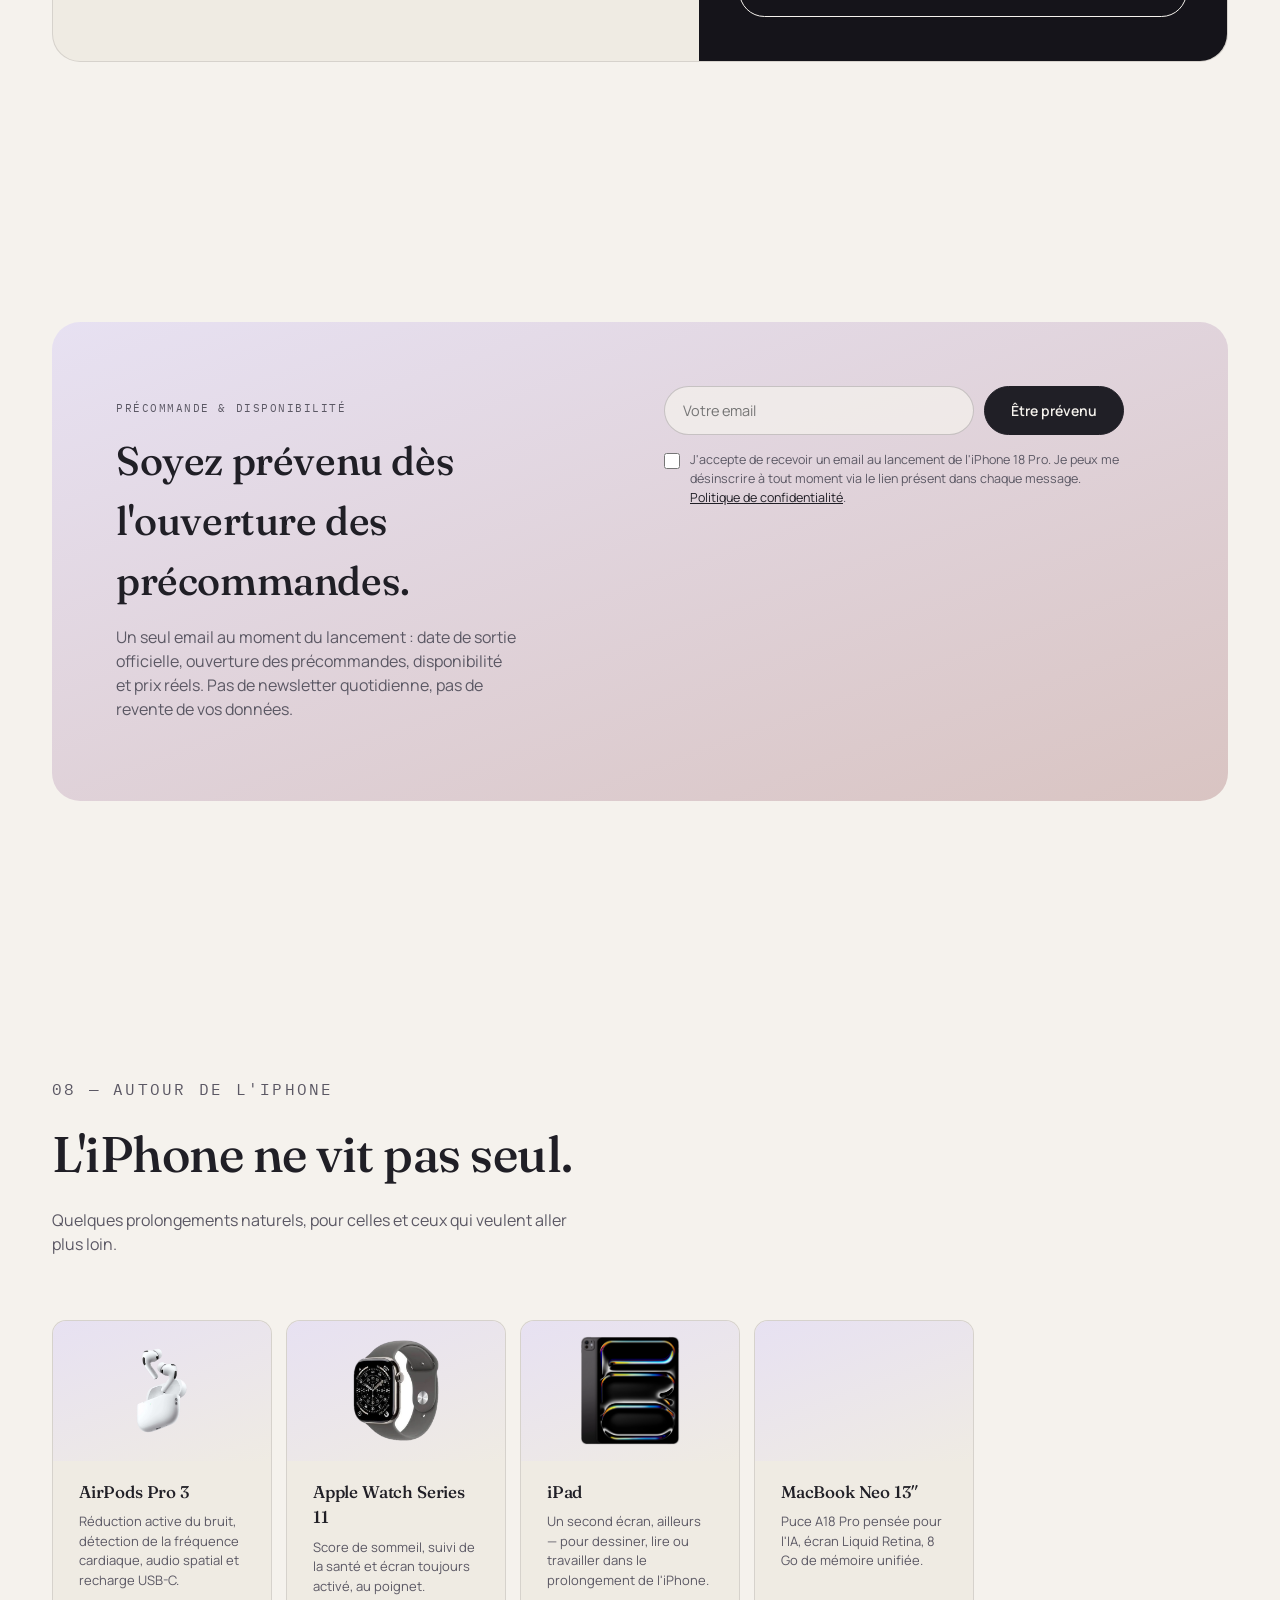
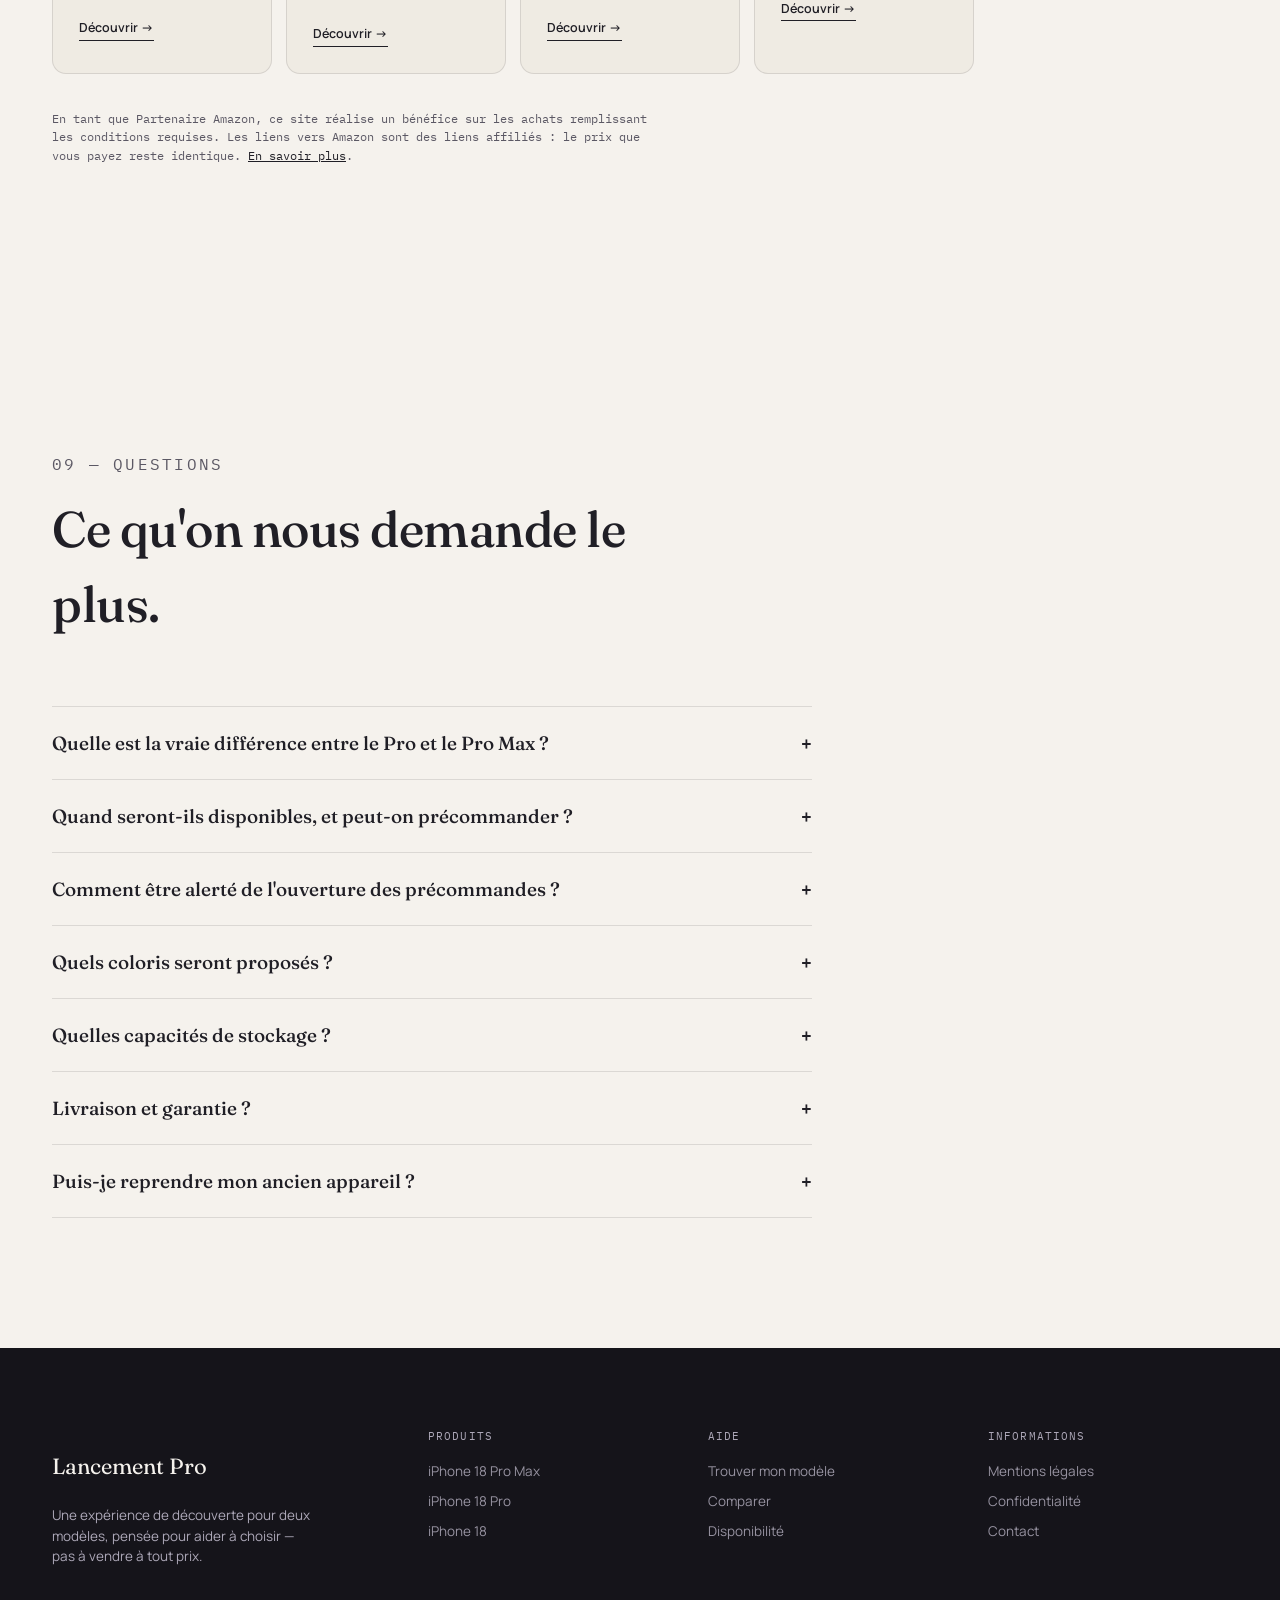
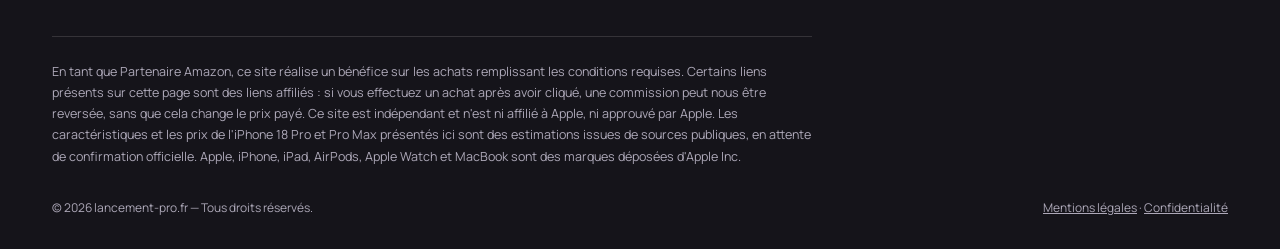
==== commit 823b4d1b: "Update site name and navigation links in index.html" ====
--- a/index.html
+++ b/index.html
@@ -19,7 +19,7 @@
 <!-- Open Graph / partage social -->
 <meta property="og:type" content="website">
 <meta property="og:locale" content="fr_FR">
-<meta property="og:site_name" content="iPhone 18 Pro — lancement-pro.fr">
+<meta property="og:site_name" content="Lancement Pro">
 <meta property="og:title" content="iPhone 18 Pro et Pro Max : date de sortie, précommande et prix">
 <meta property="og:description" content="Date de sortie estimée, précommande, disponibilité et prix attendu, coloris et appareil photo. Comparatif Pro / Pro Max et diagnostic pour choisir votre modèle.">
 <meta property="og:url" content="https://www.lancement-pro.fr/">
@@ -164,6 +164,8 @@
 .nav-inner{display:flex;align-items:center;justify-content:space-between;gap:24px;}
 .nav-mark{font-family:var(--font-display);font-size:19px;letter-spacing:-0.01em;text-decoration:none;}
 .nav-links{display:flex;gap:28px;list-style:none;margin:0;padding:0;font-size:13.5px;}
+/* Élément masqué à la demande, conservé dans le code pour réactivation ultérieure */
+.nav-item-hidden{display:none;}
 .nav-links a{text-decoration:none;opacity:.72;transition:opacity .25s;}
 .nav-links a:hover,.nav-links a:focus-visible{opacity:1;}
 .nav-cta{display:flex;align-items:center;gap:14px;}
@@ -563,6 +565,7 @@
   margin-top:18px;font-family:var(--font-mono);font-size:12px;color:var(--text-light-soft);
   border-top:1px solid var(--line-light);padding-top:18px;line-height:1.6;max-width:320px;
 }
+.price-preorder-cta{margin-top:24px;}
 
 /* ================= UPCOMING / EMAIL ================= */
 .upcoming{
@@ -738,10 +741,11 @@
 <!-- ================= NAV ================= -->
 <header class="site-nav" id="siteNav">
   <div class="wrap nav-inner">
-    <a href="#top" class="nav-mark">iPhone 18</a>
+    <a href="#top" class="nav-mark">Lancement Pro</a>
     <nav aria-label="Navigation principale">
       <ul class="nav-links">
-        <li><a href="#pro-max">Pro Max</a></li>
+        <!-- Lien masqué du menu à la demande — conservé dans le code pour réactivation ultérieure (retirer class="nav-item-hidden") -->
+        <li class="nav-item-hidden"><a href="#pro-max">Pro Max</a></li>
         <li><a href="#couleurs">Couleurs</a></li>
         <li><a href="#diagnostic">Trouver le mien</a></li>
         <li><a href="#comparer">Comparer</a></li>
@@ -761,7 +765,8 @@
 <div class="nav-panel" id="navPanel" hidden>
   <nav aria-label="Navigation mobile">
     <ul>
-      <li><a href="#pro-max">Pro Max</a></li>
+      <!-- Lien masqué du menu à la demande — conservé dans le code pour réactivation ultérieure (retirer class="nav-item-hidden") -->
+      <li class="nav-item-hidden"><a href="#pro-max">Pro Max</a></li>
       <li><a href="#couleurs">Couleurs</a></li>
       <li><a href="#diagnostic">Trouver le mien</a></li>
       <li><a href="#comparer">Comparer</a></li>
@@ -1029,6 +1034,7 @@
           <span class="price-amount" id="priceAmount">0 €</span>
         </p>
         <p class="price-model-label" id="priceModelLabel">Estimation pour l'iPhone 18 Pro — basée sur la hausse appliquée l'an dernier. Le prix confirmé sera celui annoncé par Apple au lancement.</p>
+        <a href="#disponibilite" class="btn on-dark price-preorder-cta">Pré-commandez</a>
       </div>
     </div>
   </div>
@@ -1166,7 +1172,7 @@
   <div class="wrap">
     <div class="footer-grid">
       <div>
-        <p class="footer-mark">iPhone 18</p>
+        <p class="footer-mark">Lancement Pro</p>
         <p class="footer-intro">Une expérience de découverte pour deux modèles, pensée pour aider à choisir — pas à vendre à tout prix.</p>
       </div>
       <div class="footer-col">
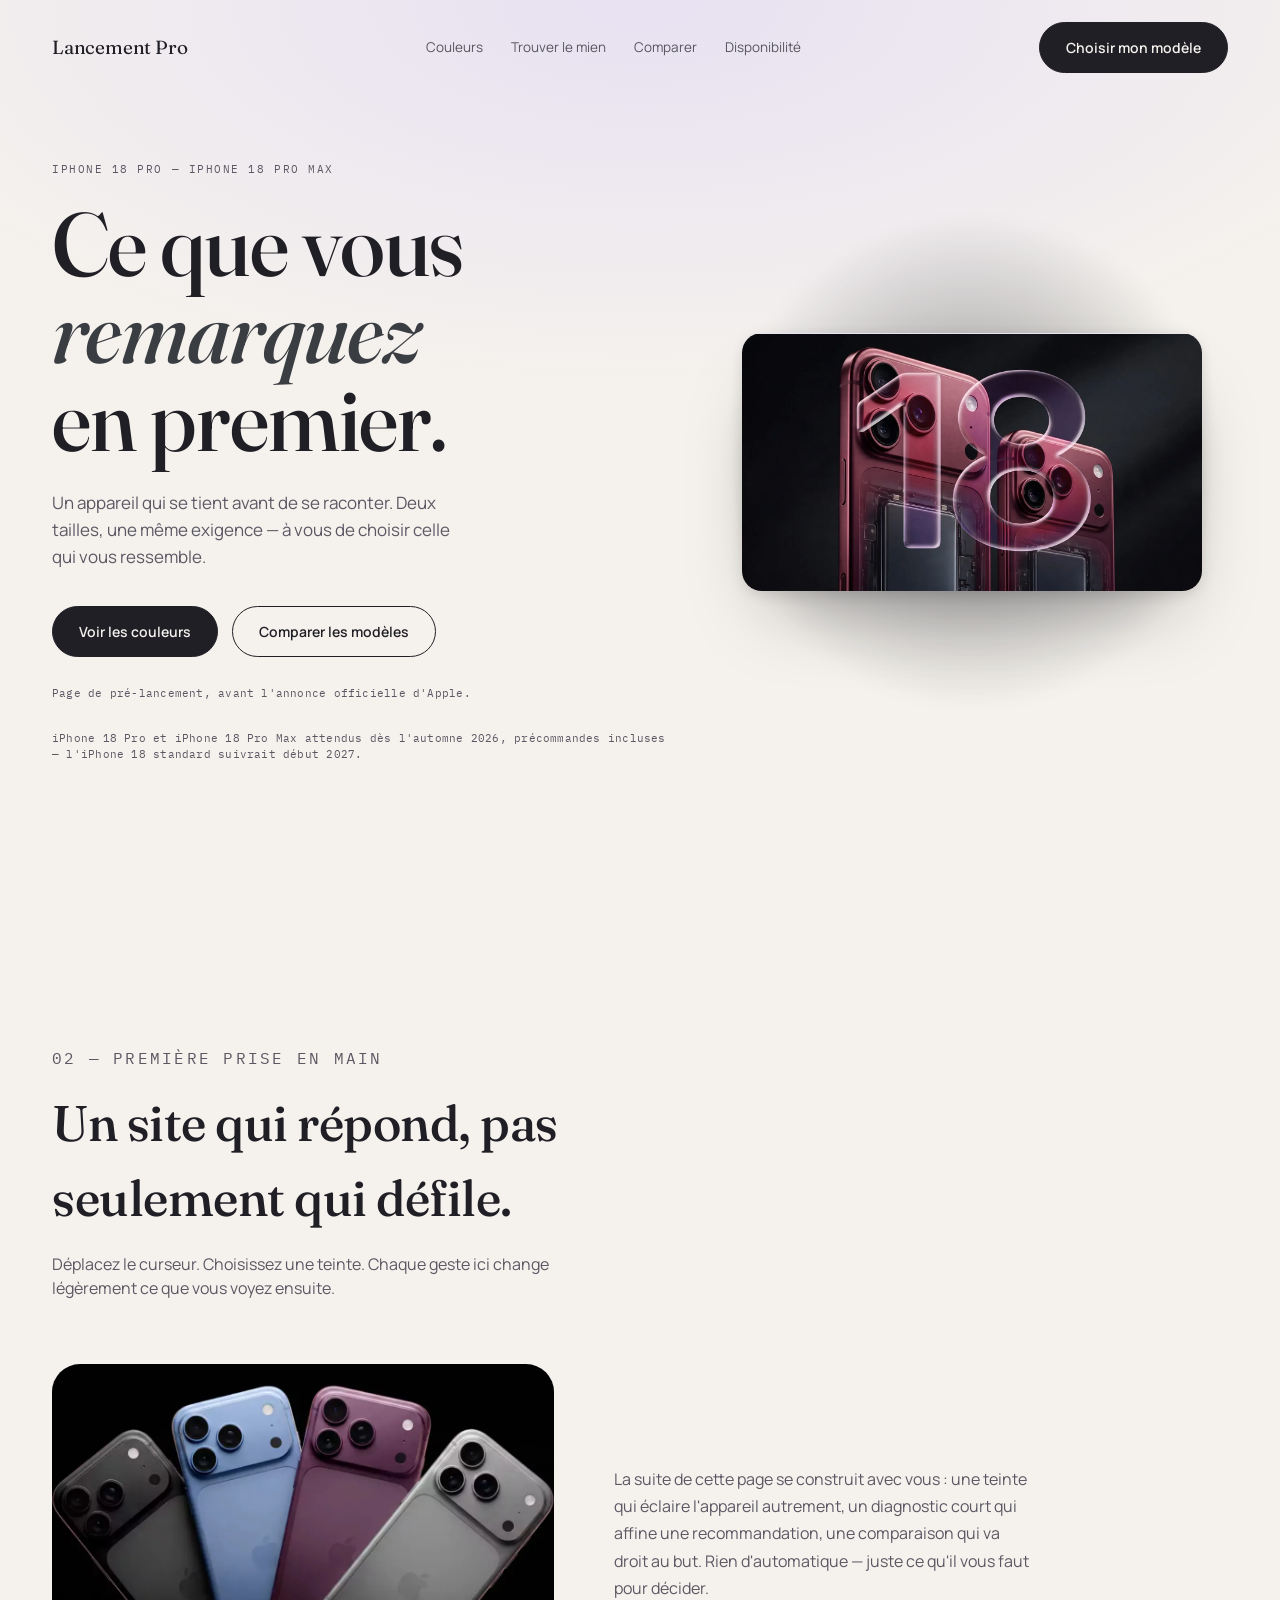
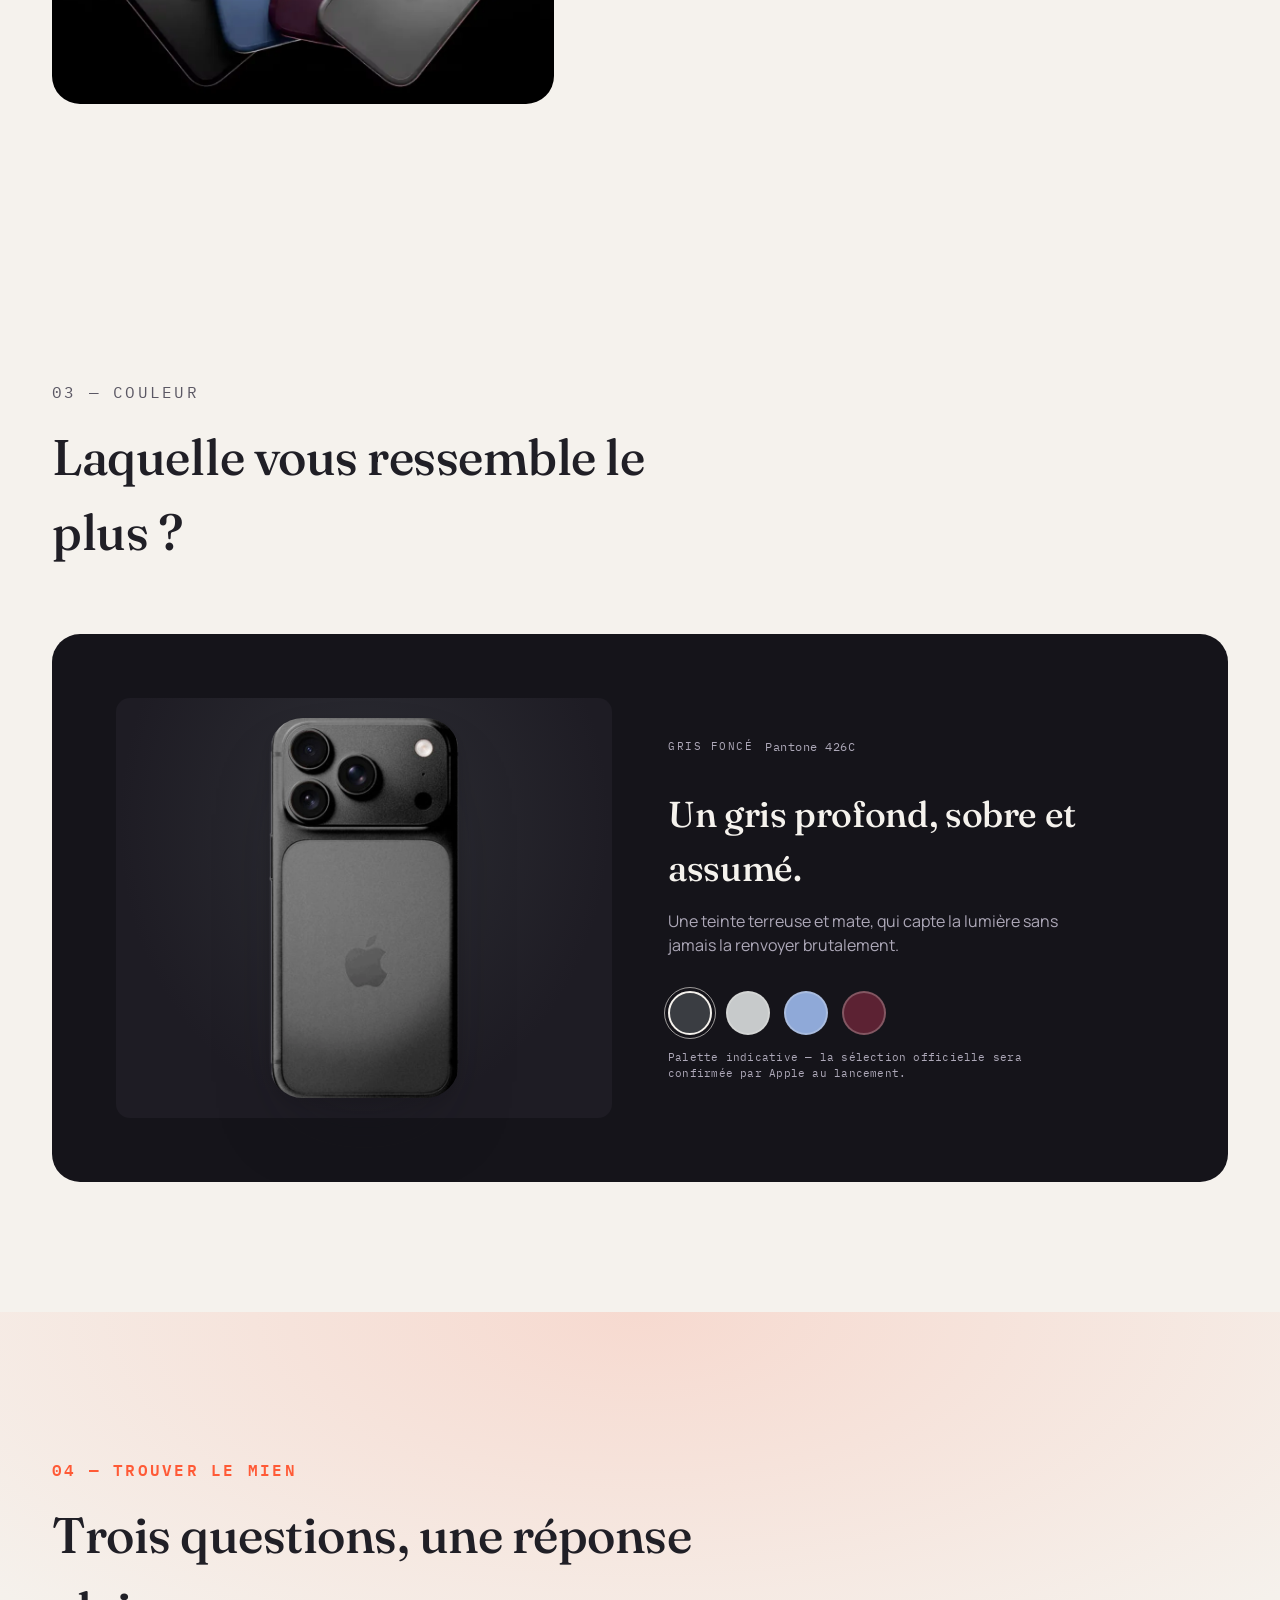
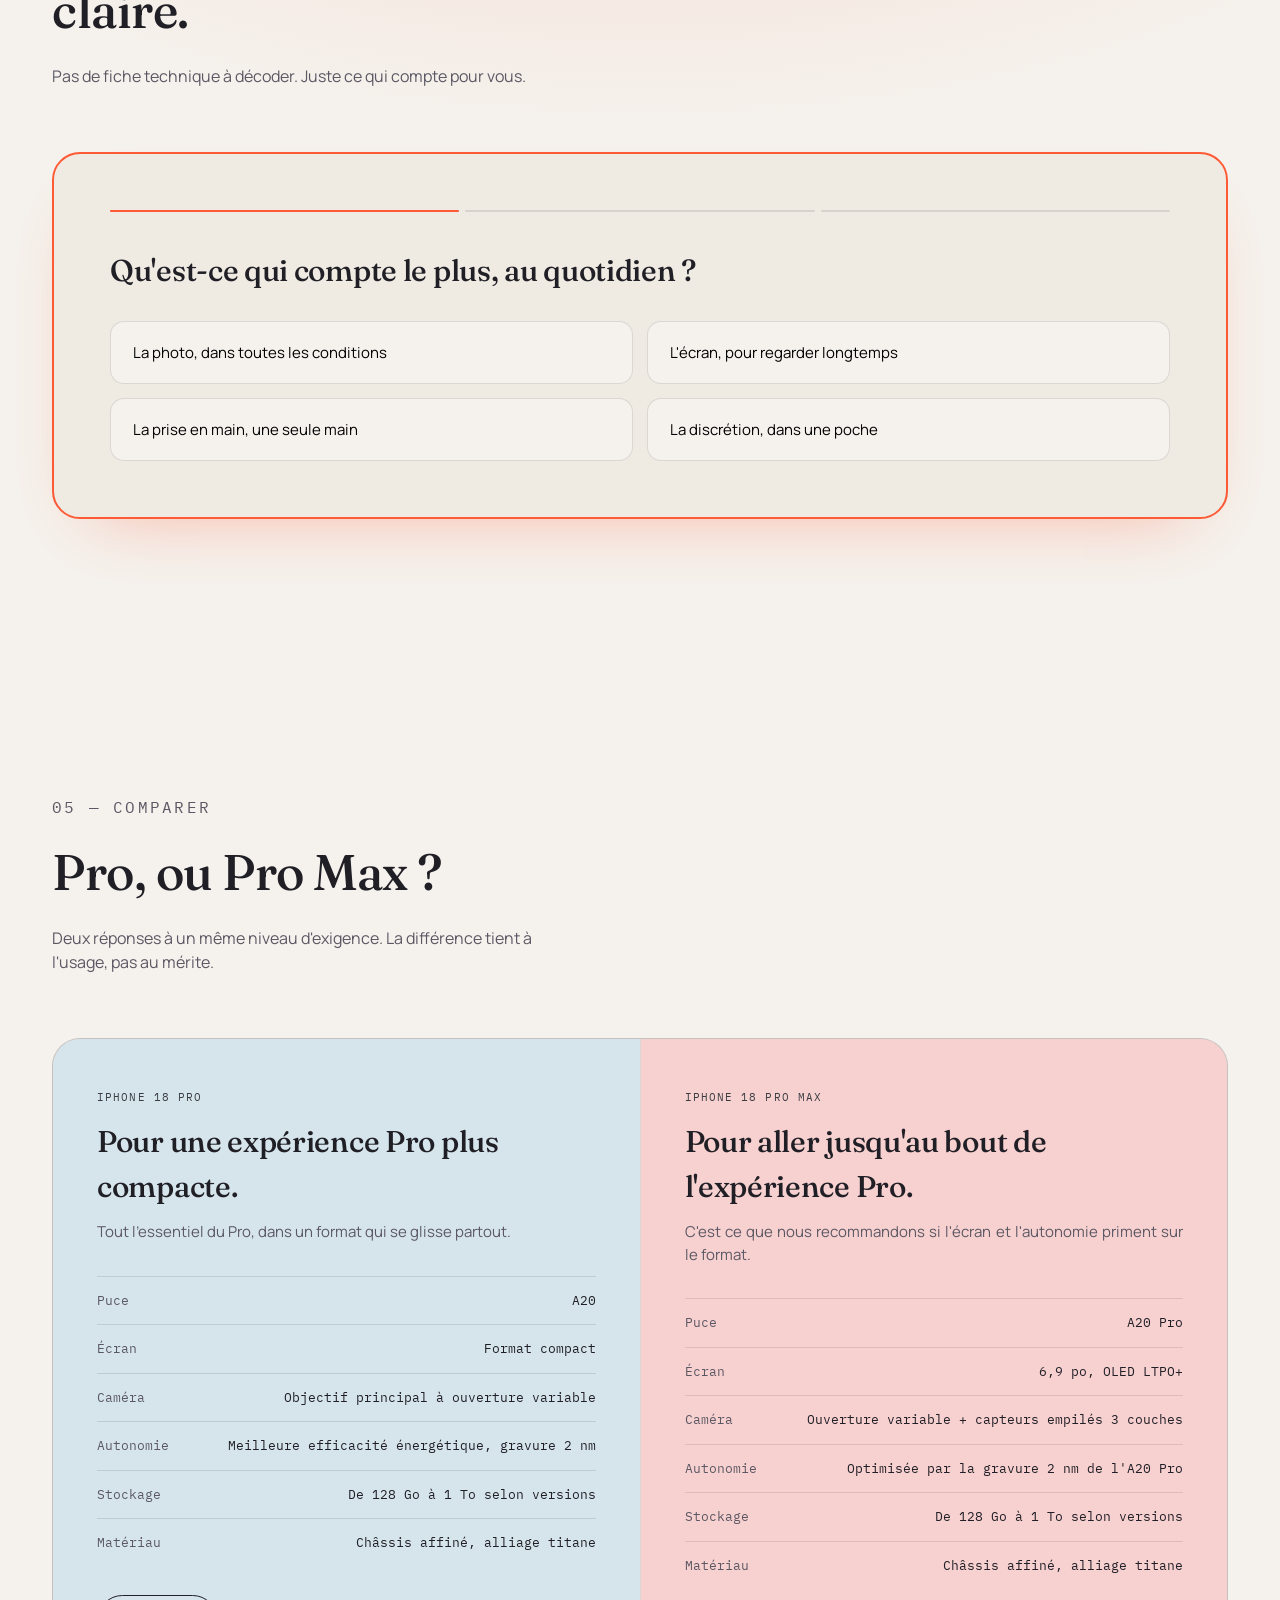
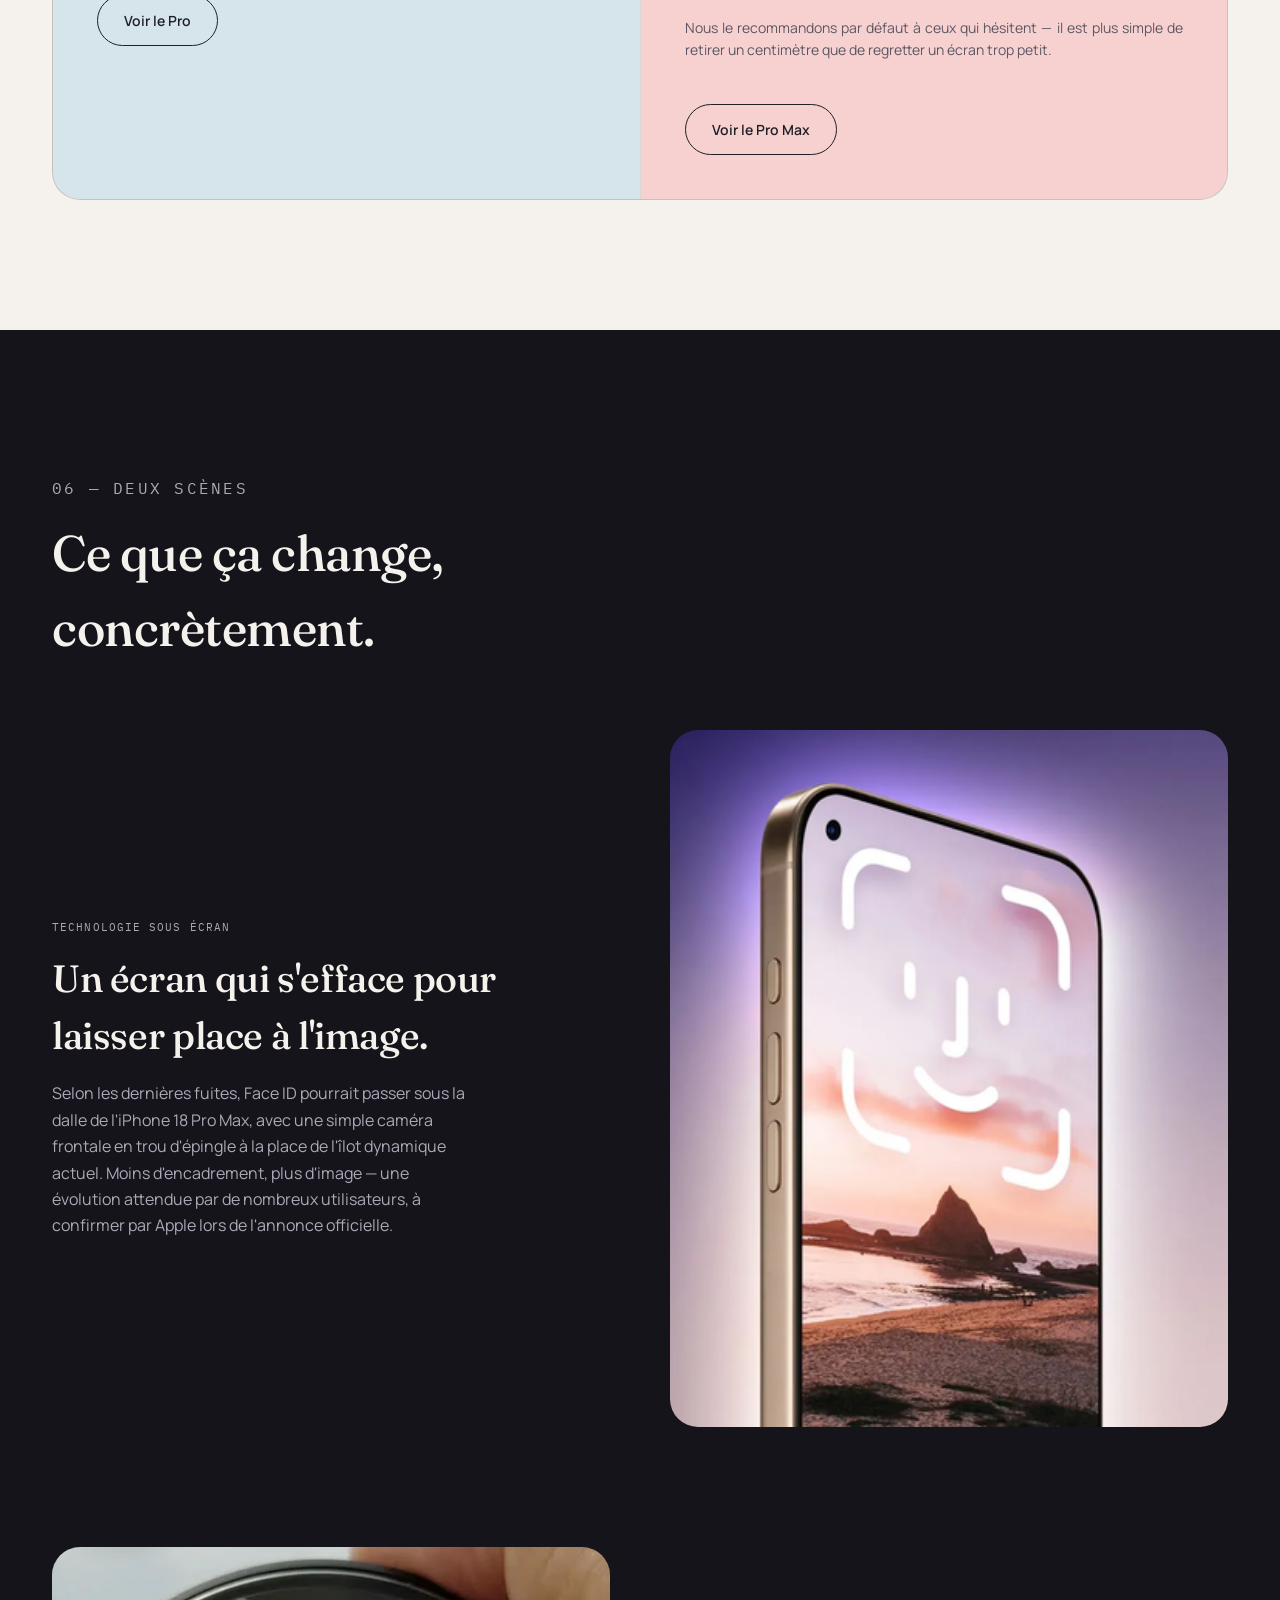
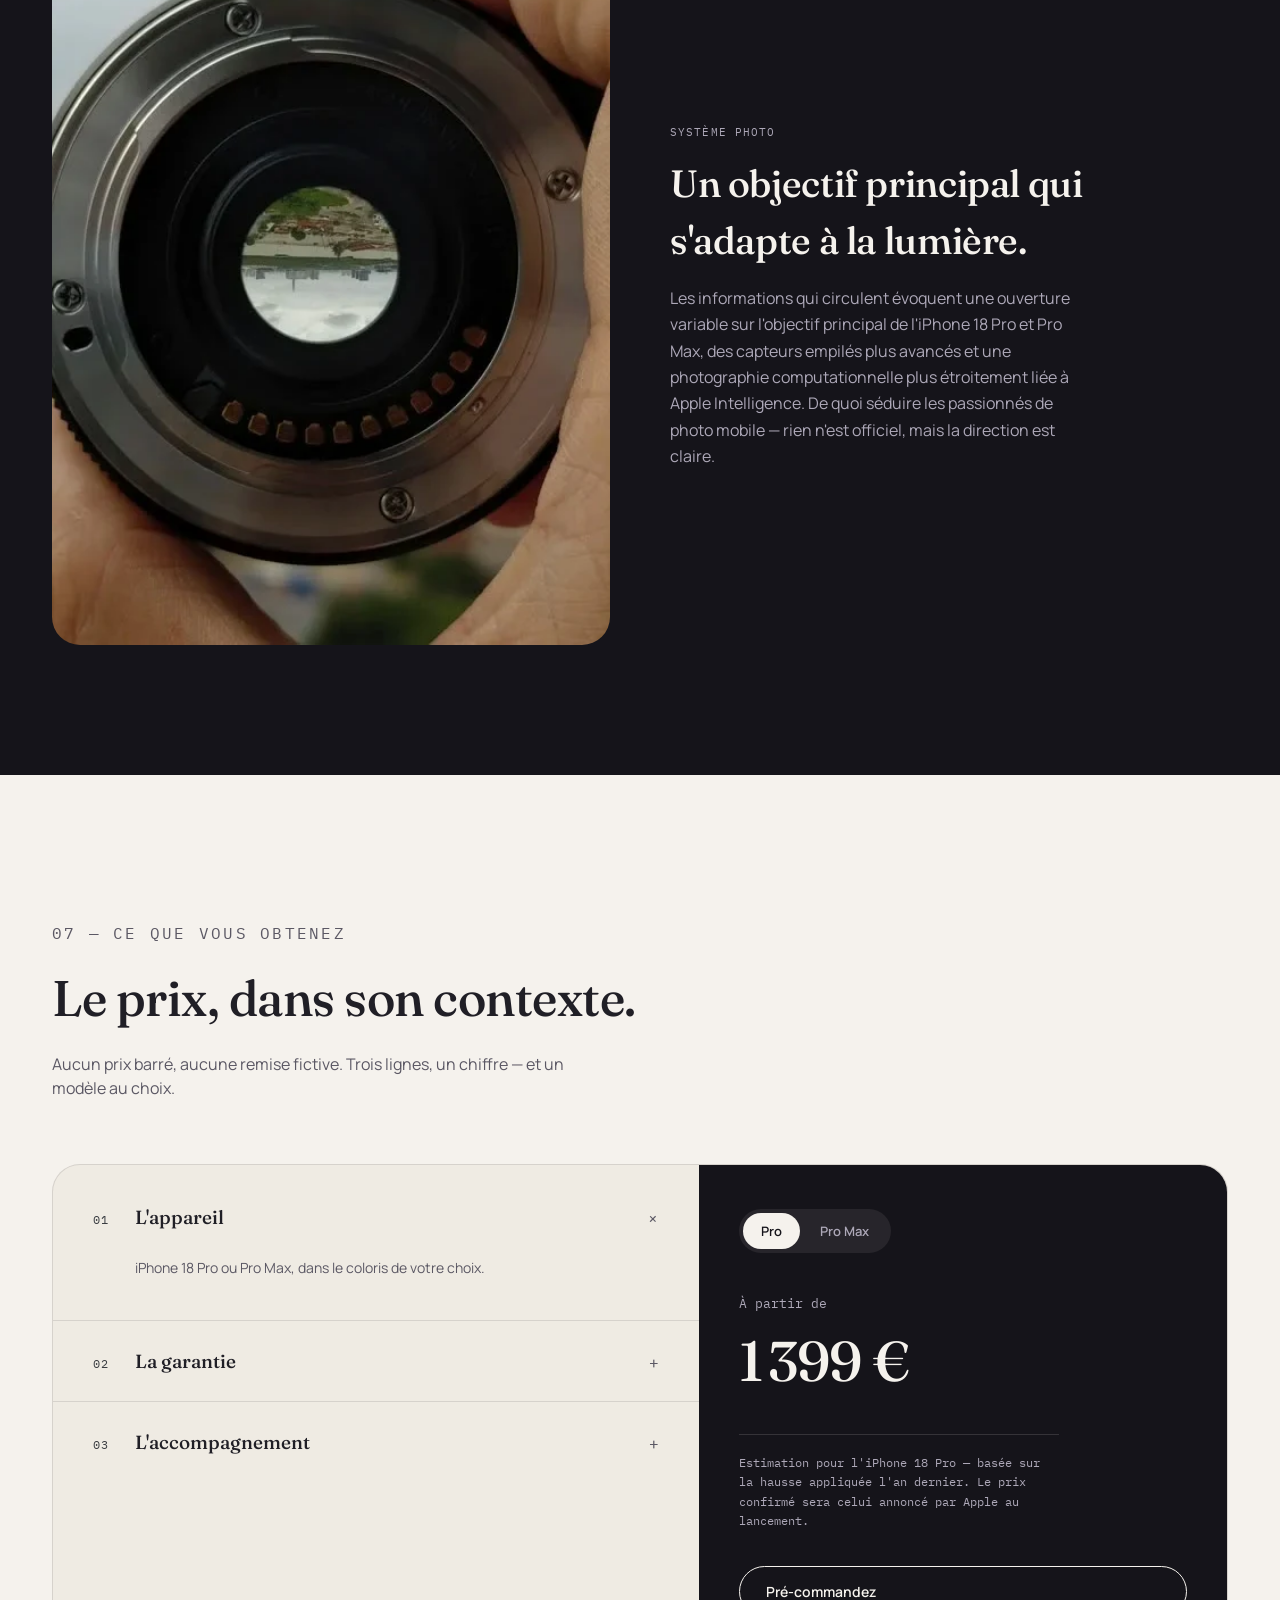
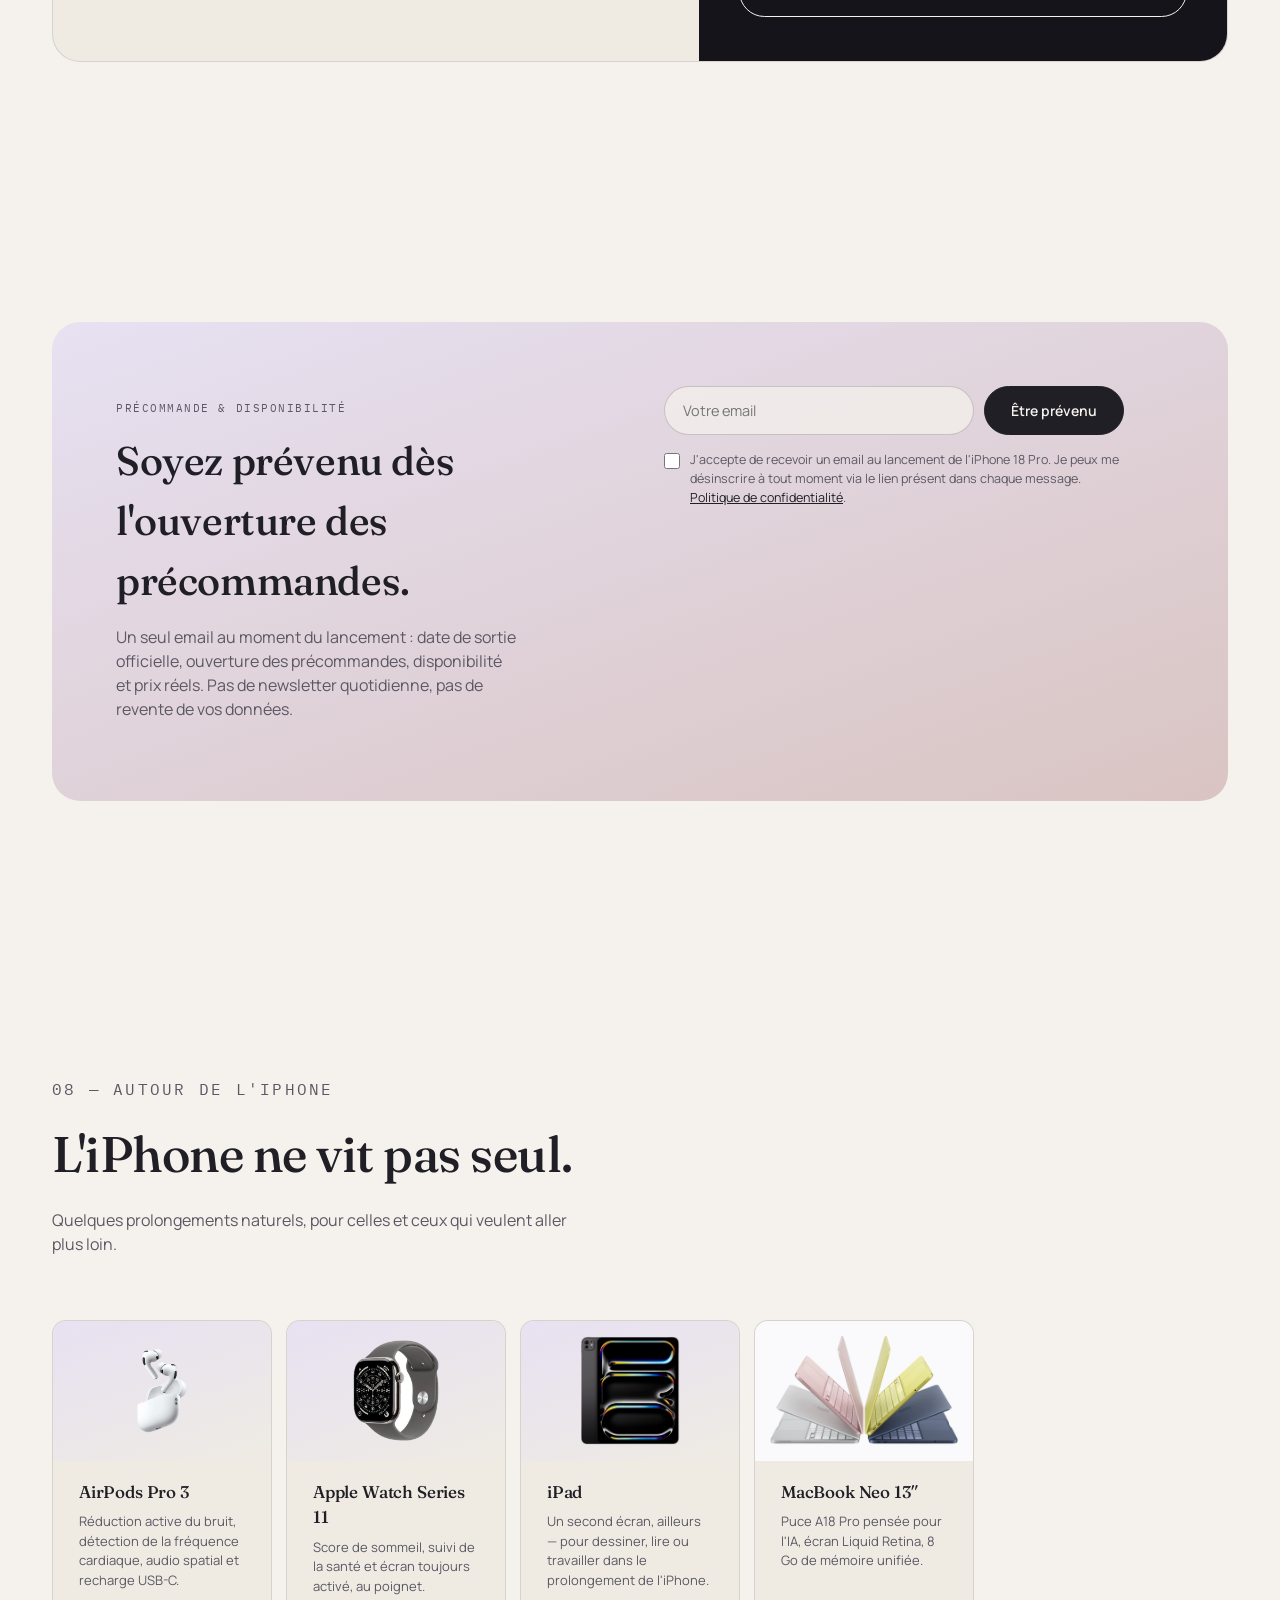
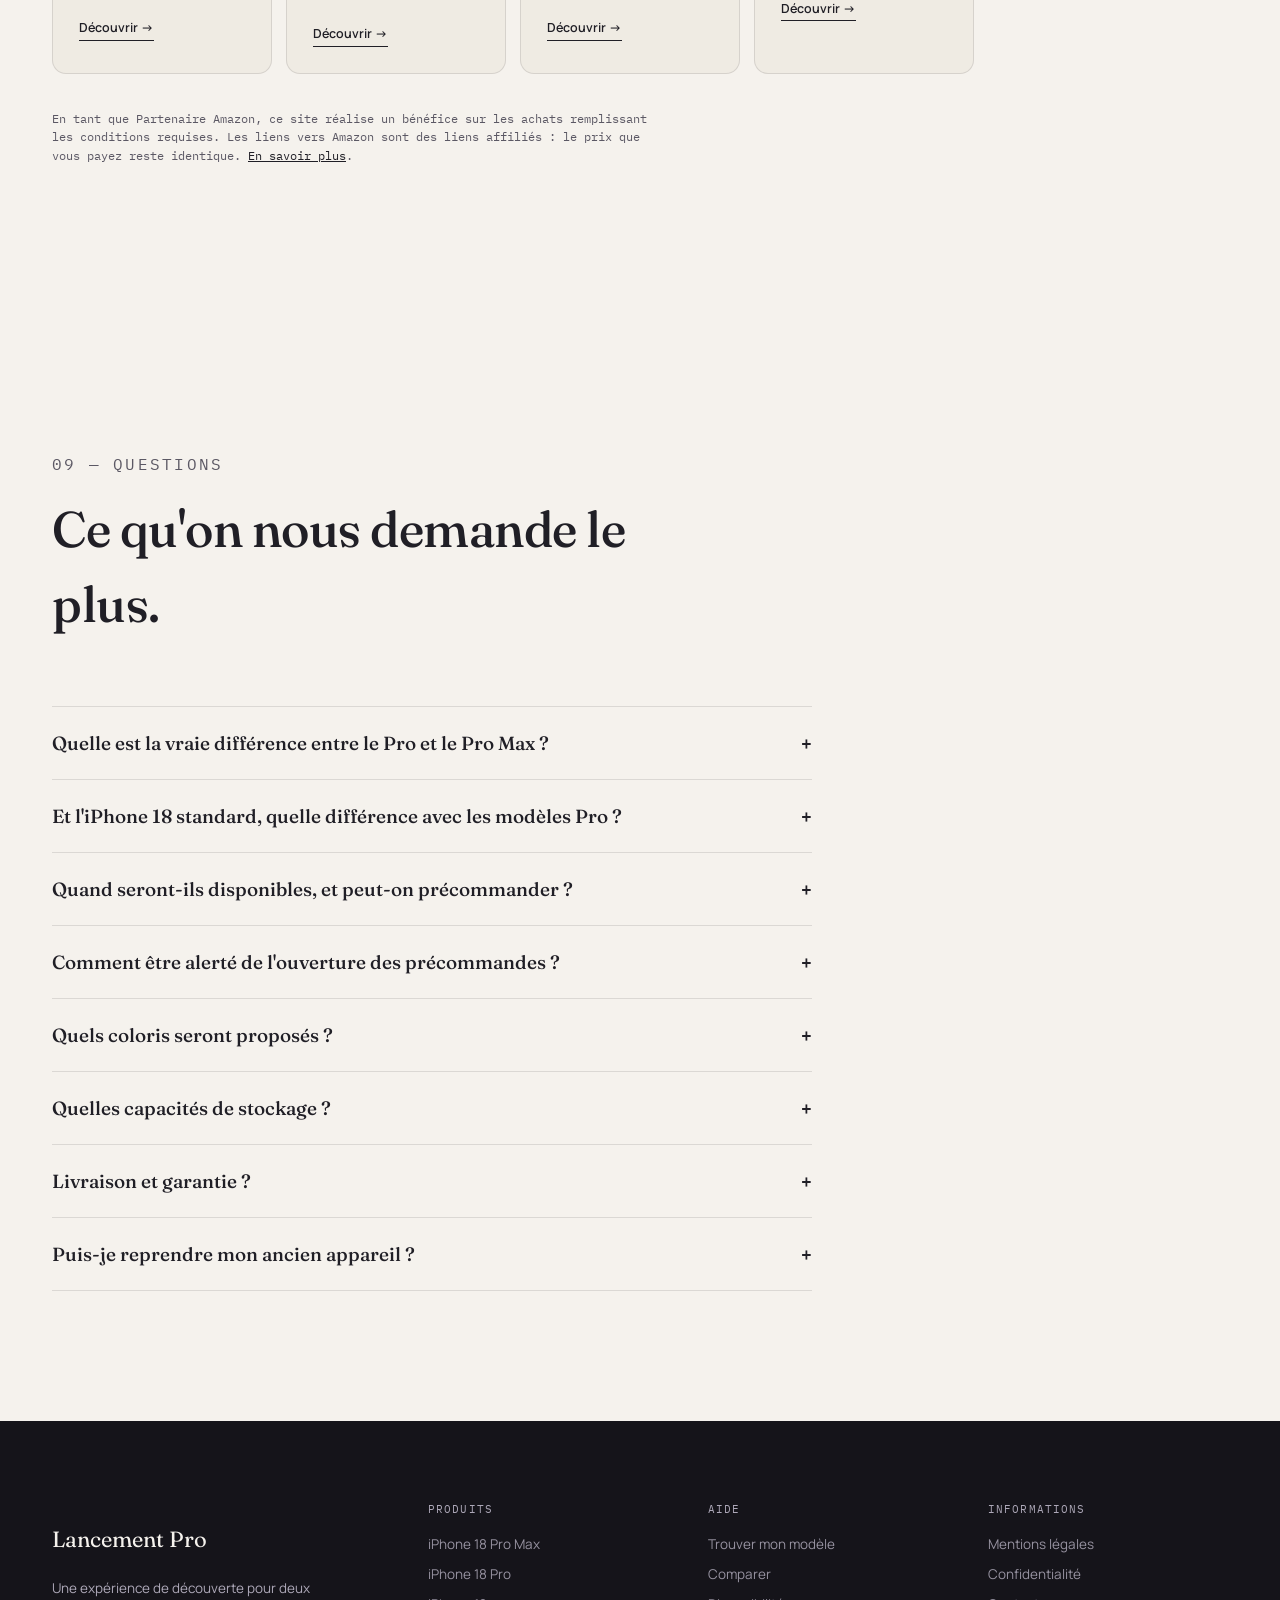
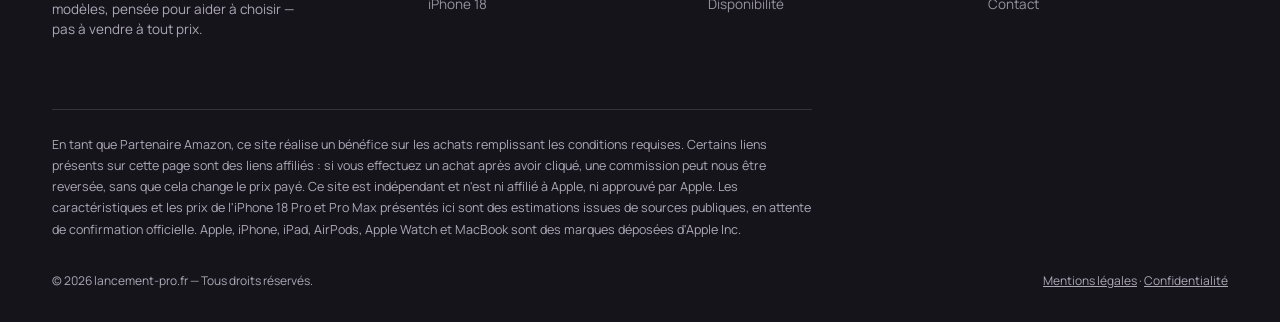
==== commit c3bee4bb: "Enhance iPhone 18 details and text alignment Updated text alignment and added new information about " ====
--- a/index.html
+++ b/index.html
@@ -469,7 +469,7 @@
 .compare-badge{font-family:var(--font-mono);font-size:11px;letter-spacing:.1em;text-transform:uppercase;color:var(--accent);}
 .compare-col.recommended .compare-badge{color:var(--accent);}
 .compare-col h3{font-size:30px;margin-top:12px;}
-.compare-col .compare-lede{margin-top:12px;color:var(--text-ink-soft);font-size:15px;}
+.compare-col .compare-lede{margin-top:12px;color:var(--text-ink-soft);font-size:15px;text-align:justify;}
 .compare-col.recommended .compare-lede{color:var(--text-ink-soft);}
 .compare-rows{margin-top:32px;display:flex;flex-direction:column;}
 .compare-row{
@@ -478,7 +478,7 @@
   font-family:var(--font-mono);font-size:13px;
 }
 .compare-row span:first-child{color:var(--text-ink-soft);}
-.compare-why{margin-top:28px;font-size:14px;color:var(--text-ink-soft);line-height:1.6;}
+.compare-why{margin-top:28px;font-size:14px;color:var(--text-ink-soft);line-height:1.6;text-align:justify;}
 .compare-col.recommended .compare-why{color:var(--text-ink-soft);}
 .compare-cta{margin-top:28px;}
 
@@ -791,6 +791,7 @@
         <a href="#comparer" class="btn">Comparer les modèles</a>
       </div>
       <p class="hero-note">Page de pré-lancement, avant l'annonce officielle d'Apple.</p>
+      <p class="hero-note">iPhone 18 Pro et iPhone 18 Pro Max attendus dès l'automne 2026, précommandes incluses — l'iPhone 18 standard suivrait début 2027.</p>
     </div>
     <div class="hero-stage">
       <div class="halo" id="heroHalo"></div>
@@ -970,7 +971,7 @@
       <div class="moment-copy">
         <p class="moment-tag">Technologie sous écran</p>
         <h3>Un écran qui s'efface pour laisser place à l'image.</h3>
-        <p>Selon les dernières fuites, Face ID pourrait passer sous la dalle, avec une simple caméra frontale en trou d'épingle à la place de l'îlot dynamique actuel. Moins d'encadrement, plus d'image — à confirmer par Apple.</p>
+        <p>Selon les dernières fuites, Face ID pourrait passer sous la dalle de l'iPhone 18 Pro Max, avec une simple caméra frontale en trou d'épingle à la place de l'îlot dynamique actuel. Moins d'encadrement, plus d'image — une évolution attendue par de nombreux utilisateurs, à confirmer par Apple lors de l'annonce officielle.</p>
       </div>
     </div>
 
@@ -981,7 +982,7 @@
       <div class="moment-copy">
         <p class="moment-tag">Système photo</p>
         <h3>Un objectif principal qui s'adapte à la lumière.</h3>
-        <p>Les informations qui circulent évoquent une ouverture variable sur l'objectif principal, des capteurs empilés plus avancés et une photographie computationnelle plus étroitement liée à Apple Intelligence. Rien n'est officiel — mais la direction est claire.</p>
+        <p>Les informations qui circulent évoquent une ouverture variable sur l'objectif principal de l'iPhone 18 Pro et Pro Max, des capteurs empilés plus avancés et une photographie computationnelle plus étroitement liée à Apple Intelligence. De quoi séduire les passionnés de photo mobile — rien n'est officiel, mais la direction est claire.</p>
       </div>
     </div>
   </div>
@@ -1136,6 +1137,10 @@
       <div class="faq-item">
         <h3><button type="button" class="faq-q"><span>Quelle est la vraie différence entre le Pro et le Pro Max&nbsp;?</span><span class="plus" aria-hidden="true">+</span></button></h3>
         <div class="faq-a"><p>Le format, en priorité — écran, autonomie et puce (A20 pour le Pro, A20 Pro pour le Pro Max) évoluent avec la taille. Les deux partagent la même finition et la même génération technologique.</p></div>
+      </div>
+      <div class="faq-item">
+        <h3><button type="button" class="faq-q"><span>Et l'iPhone 18 standard, quelle différence avec les modèles Pro&nbsp;?</span><span class="plus" aria-hidden="true">+</span></button></h3>
+        <div class="faq-a"><p>L'iPhone 18 standard viserait un usage plus grand public, avec un châssis en aluminium plutôt qu'en titane, un seul objectif principal contre le système Pro à trois capteurs, et une puce légèrement moins puissante. Il ne serait pas lancé en même temps que le Pro et le Pro Max, mais suivrait plus tard, début 2027 selon les habitudes de calendrier d'Apple.</p></div>
       </div>
       <div class="faq-item">
         <h3><button type="button" class="faq-q"><span>Quand seront-ils disponibles, et peut-on précommander&nbsp;?</span><span class="plus" aria-hidden="true">+</span></button></h3>
@@ -1258,6 +1263,14 @@
           "acceptedAnswer": {
             "@type": "Answer",
             "text": "Le format, en priorité. Écran, autonomie et puce (A20 pour le Pro, A20 Pro pour le Pro Max) évoluent avec la taille. Les deux modèles partagent la même finition et la même génération technologique."
+          }
+        },
+        {
+          "@type": "Question",
+          "name": "Et l'iPhone 18 standard, quelle différence avec les modèles Pro ?",
+          "acceptedAnswer": {
+            "@type": "Answer",
+            "text": "L'iPhone 18 standard viserait un usage plus grand public, avec un châssis en aluminium plutôt qu'en titane, un seul objectif principal contre le système Pro à trois capteurs, et une puce légèrement moins puissante. Il ne serait pas lancé en même temps que le Pro et le Pro Max, mais suivrait plus tard, début 2027 selon les habitudes de calendrier d'Apple."
           }
         },
         {
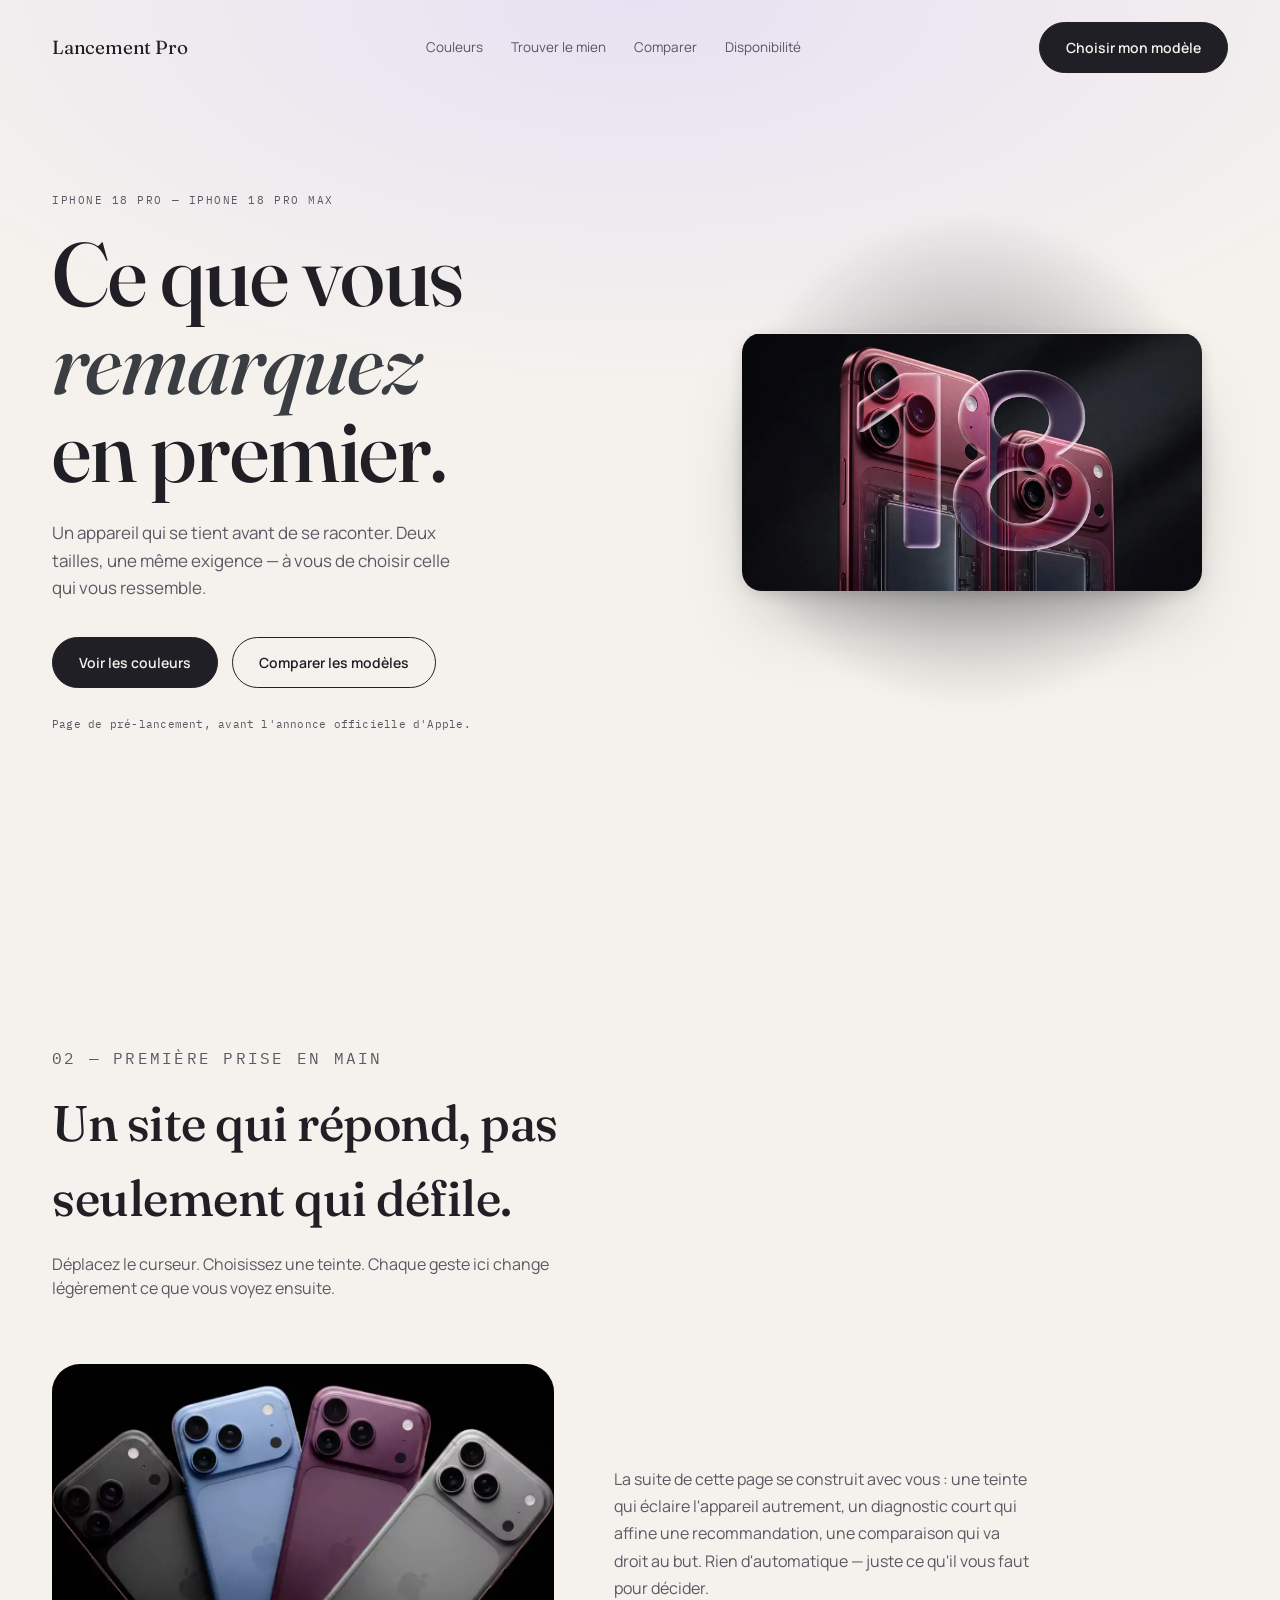
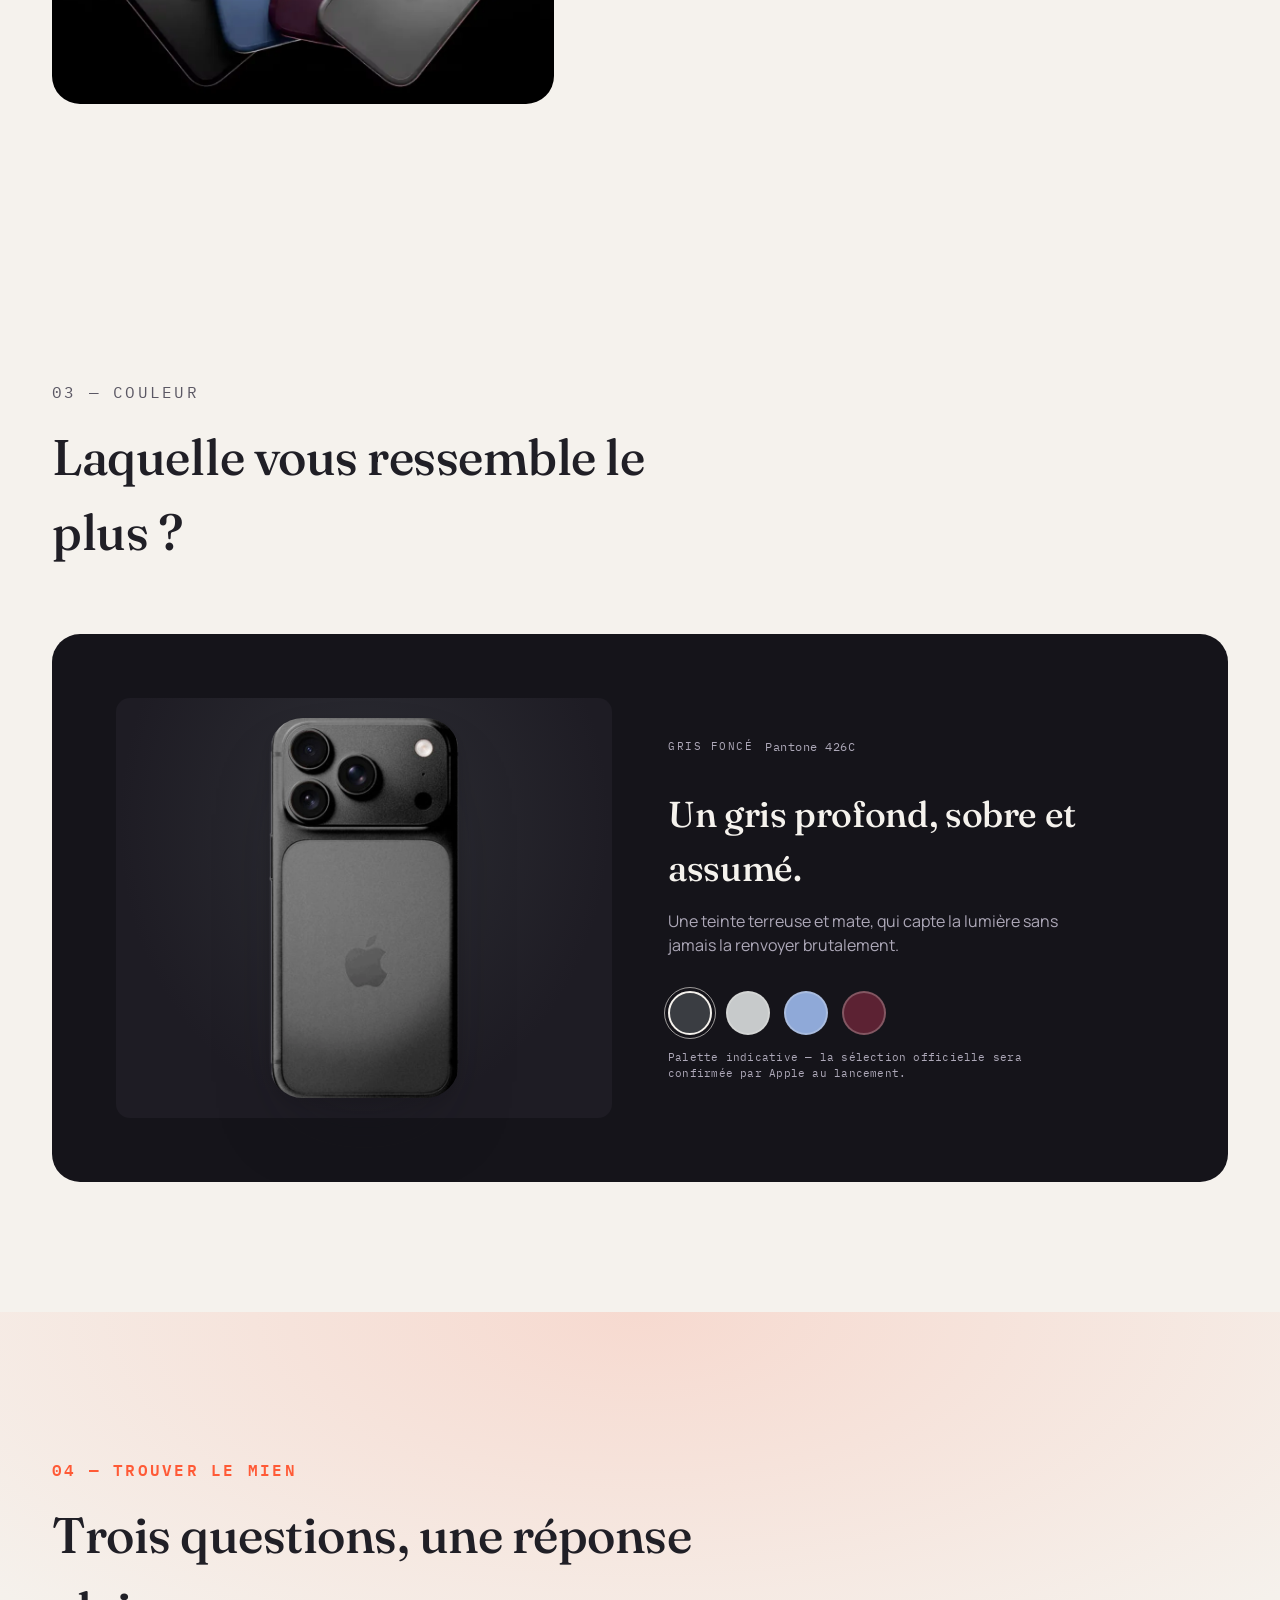
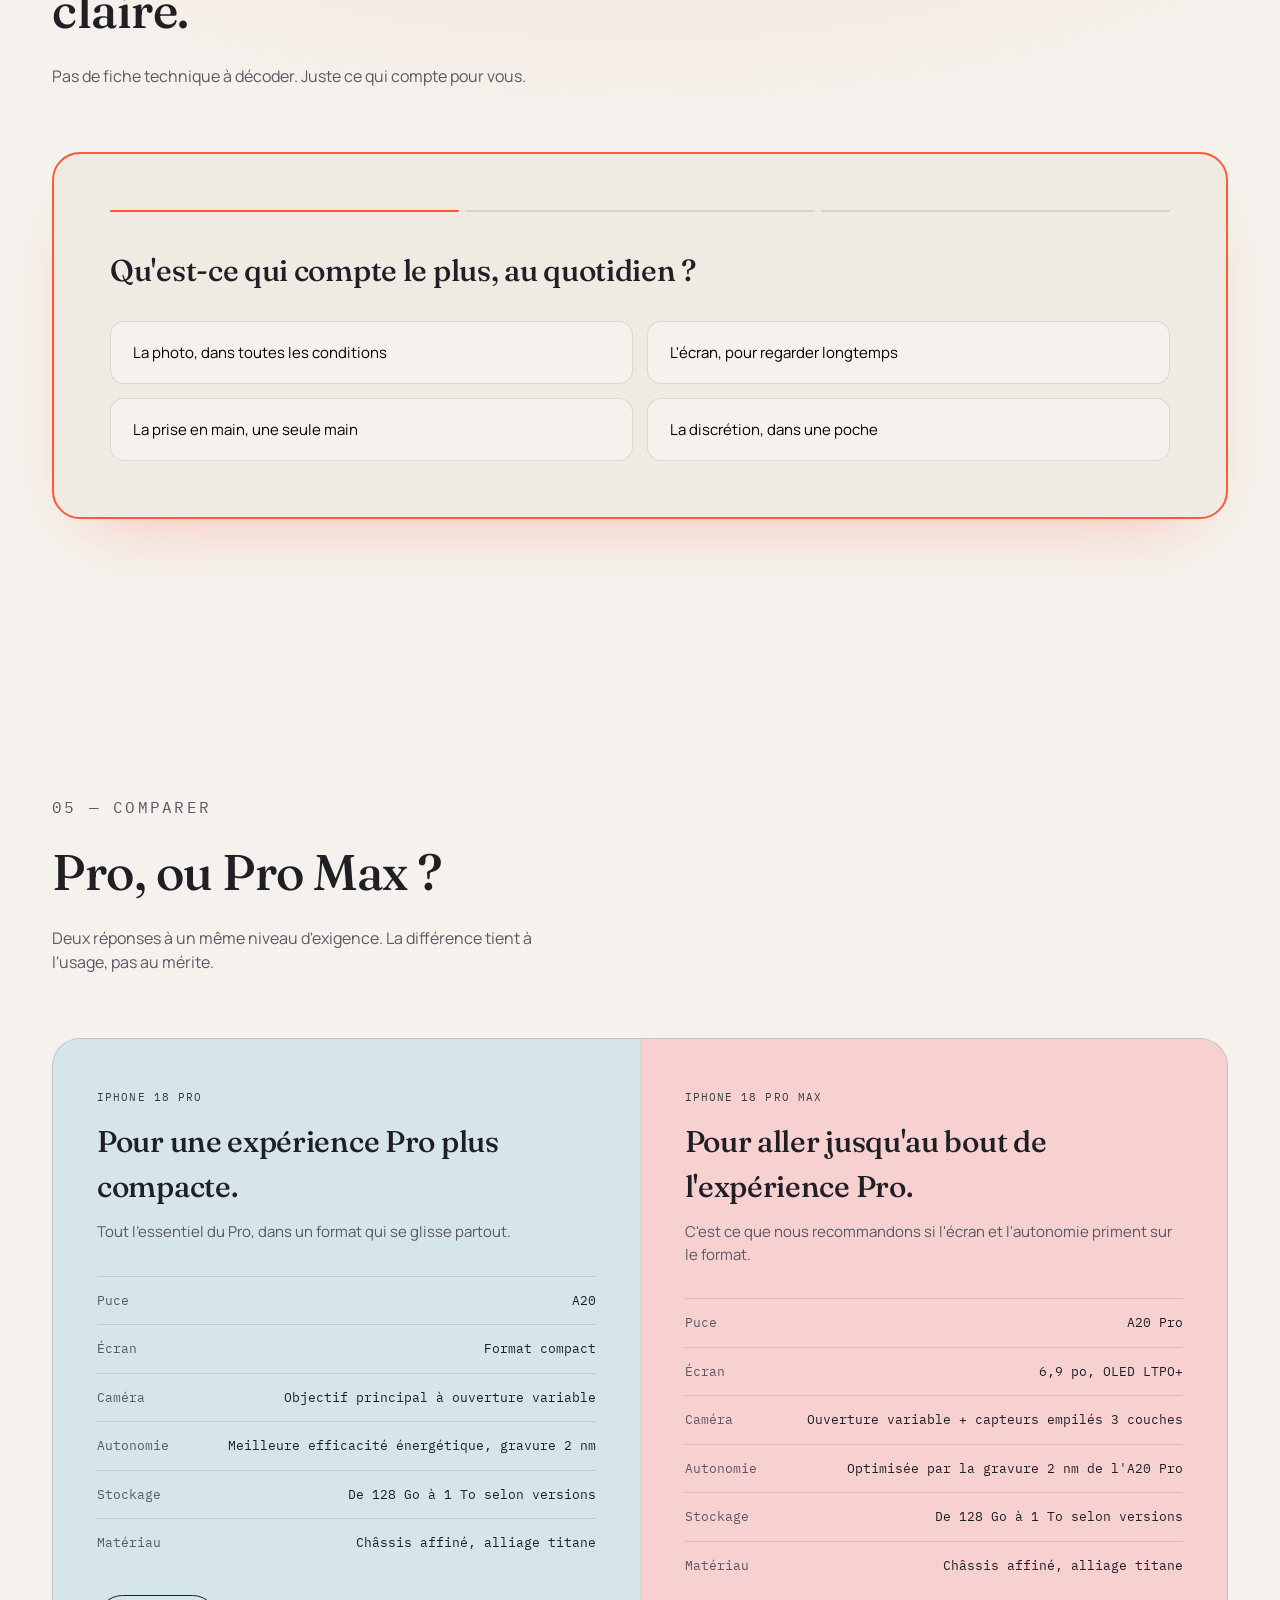
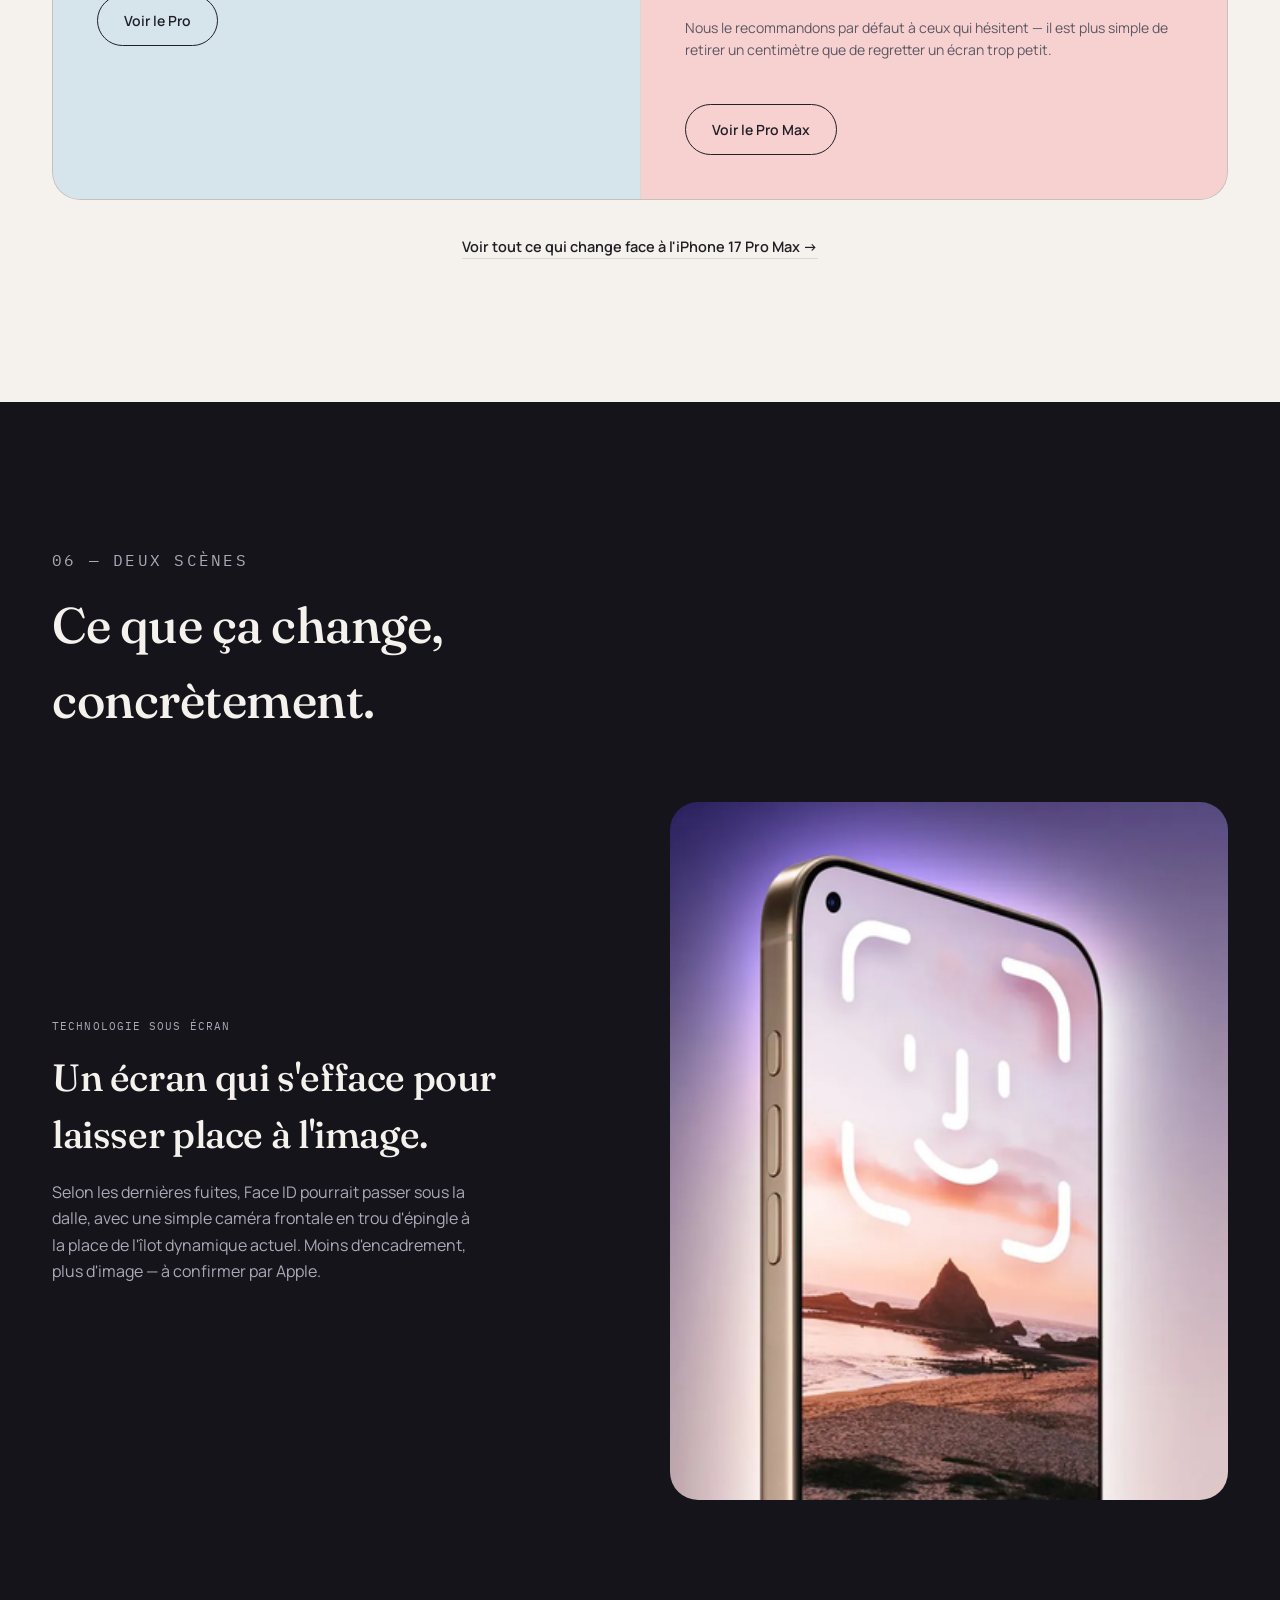
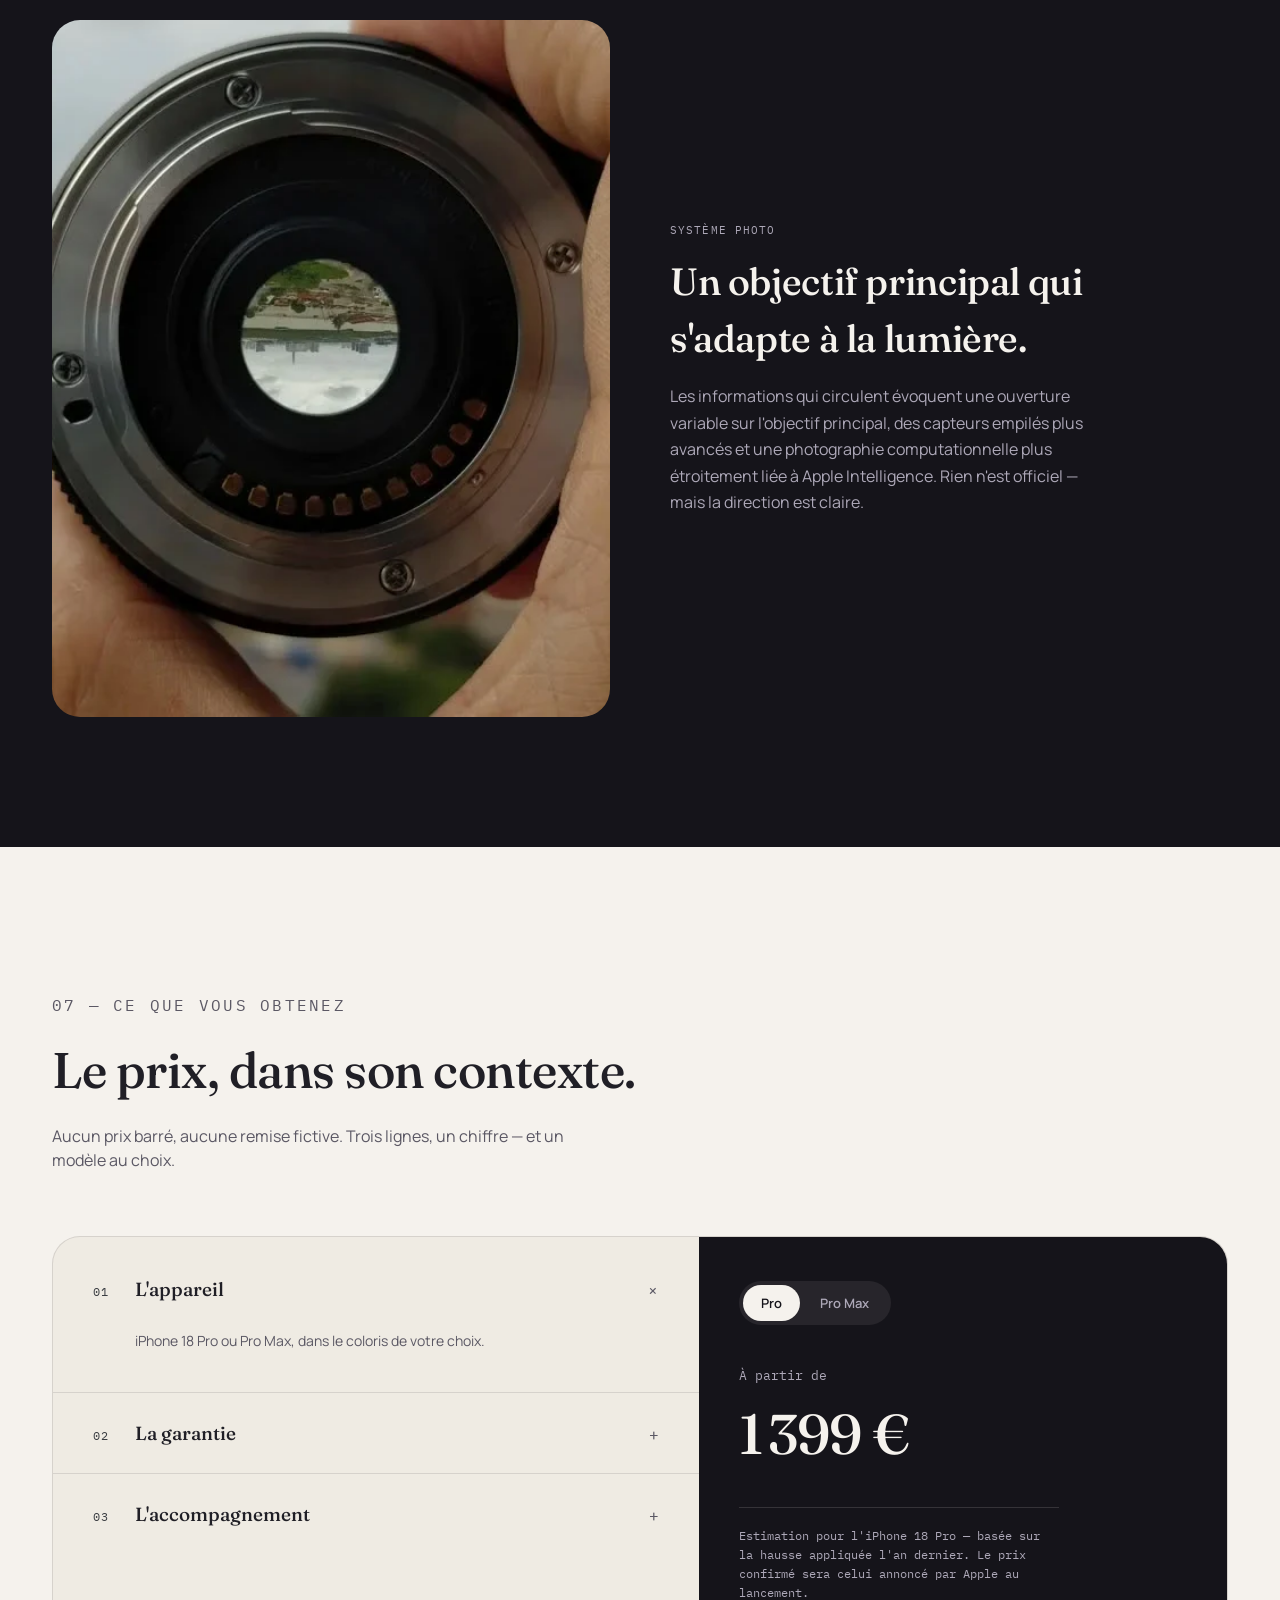
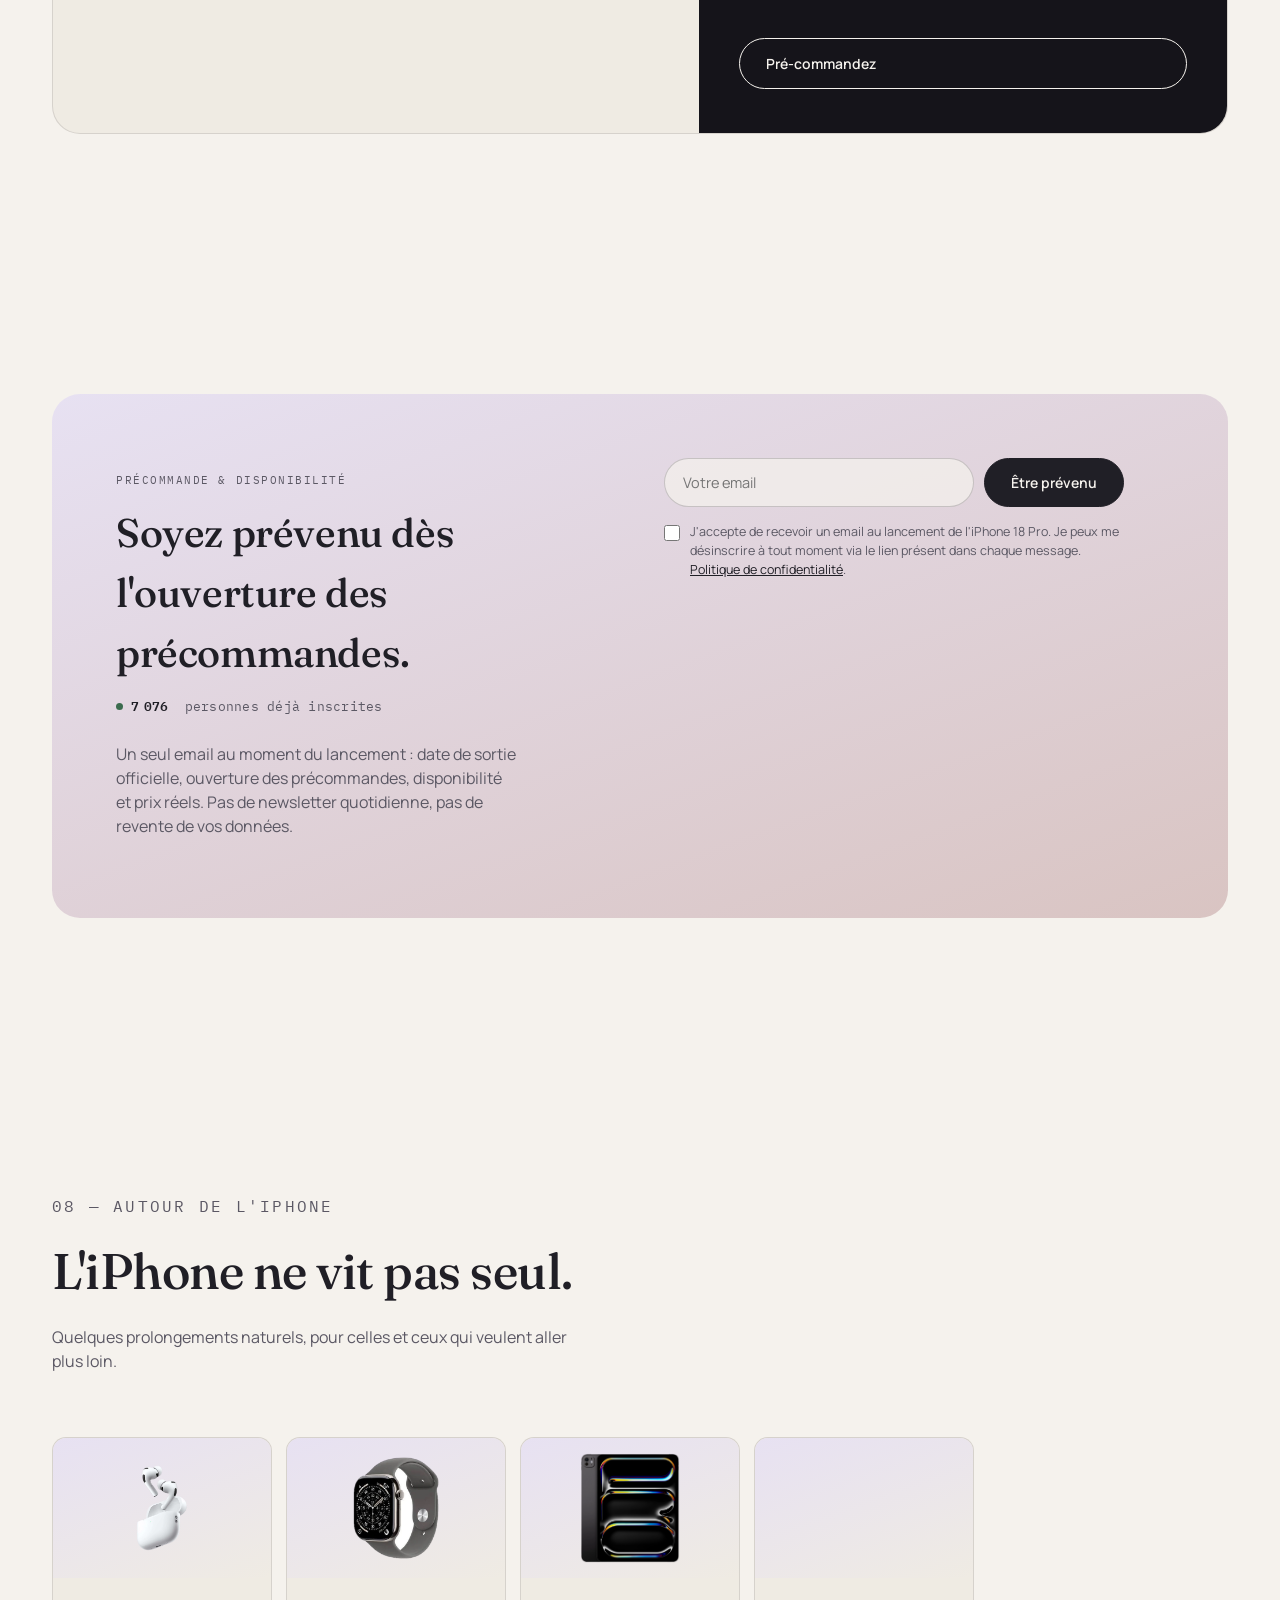
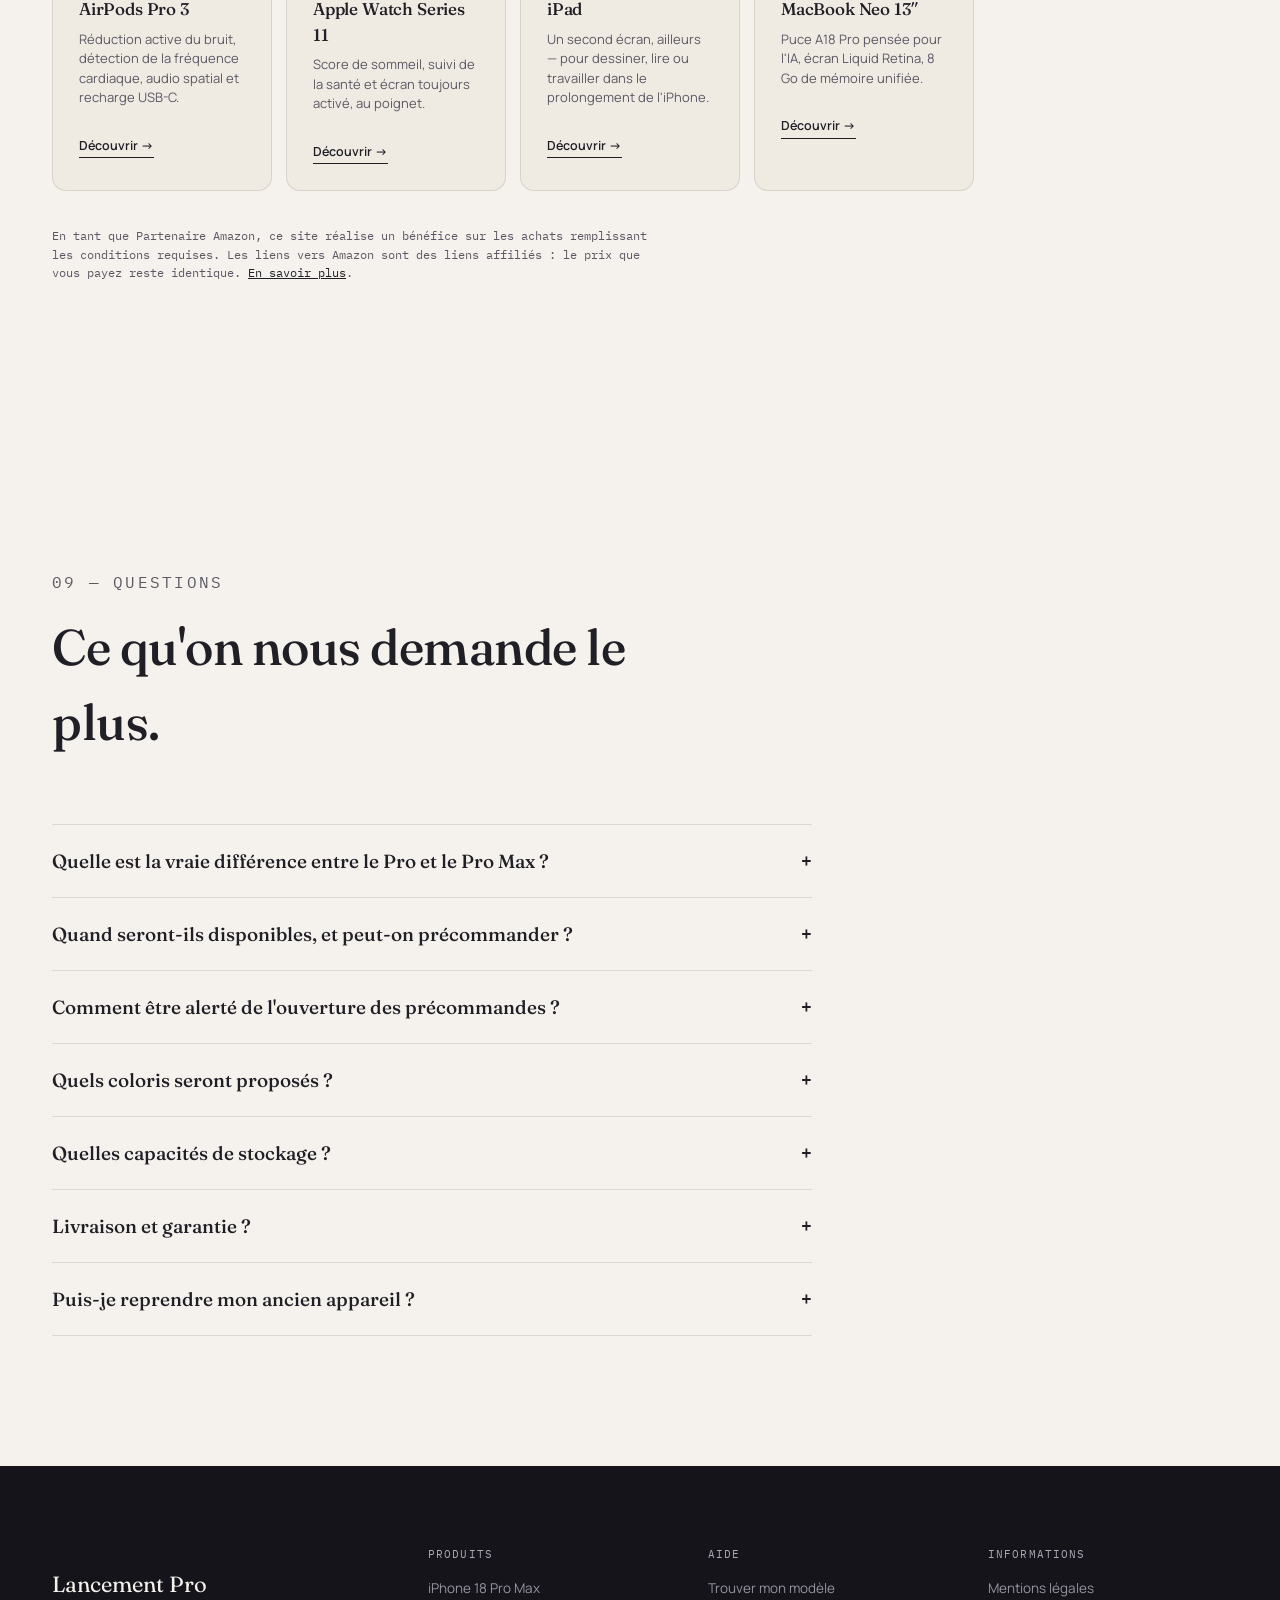
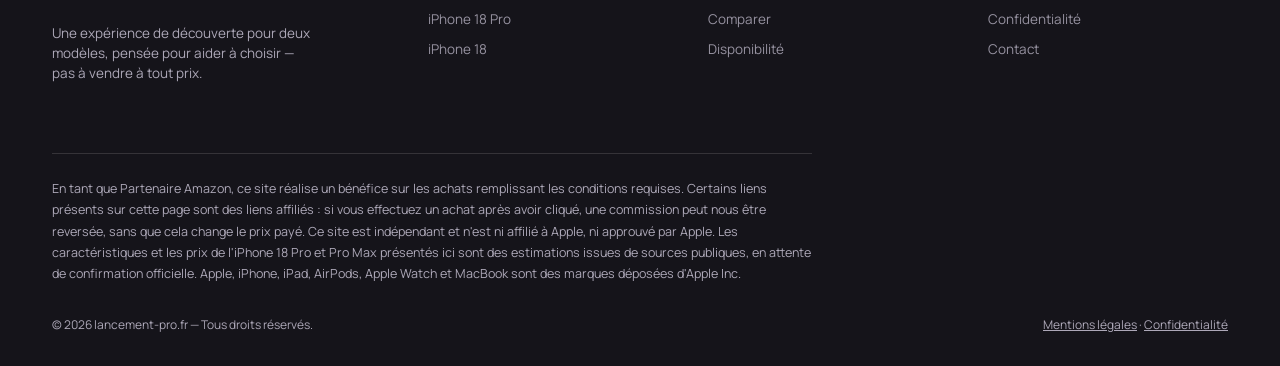
==== commit b35b2b1a: "Implement signup counter and update navigation links Added signup counter functionality and updated " ====
--- a/index.html
+++ b/index.html
@@ -469,7 +469,7 @@
 .compare-badge{font-family:var(--font-mono);font-size:11px;letter-spacing:.1em;text-transform:uppercase;color:var(--accent);}
 .compare-col.recommended .compare-badge{color:var(--accent);}
 .compare-col h3{font-size:30px;margin-top:12px;}
-.compare-col .compare-lede{margin-top:12px;color:var(--text-ink-soft);font-size:15px;text-align:justify;}
+.compare-col .compare-lede{margin-top:12px;color:var(--text-ink-soft);font-size:15px;}
 .compare-col.recommended .compare-lede{color:var(--text-ink-soft);}
 .compare-rows{margin-top:32px;display:flex;flex-direction:column;}
 .compare-row{
@@ -478,9 +478,12 @@
   font-family:var(--font-mono);font-size:13px;
 }
 .compare-row span:first-child{color:var(--text-ink-soft);}
-.compare-why{margin-top:28px;font-size:14px;color:var(--text-ink-soft);line-height:1.6;text-align:justify;}
+.compare-why{margin-top:28px;font-size:14px;color:var(--text-ink-soft);line-height:1.6;}
 .compare-col.recommended .compare-why{color:var(--text-ink-soft);}
 .compare-cta{margin-top:28px;}
+.compare-more{margin-top:36px;text-align:center;font-size:14.5px;}
+.compare-more a{text-decoration:none;font-weight:600;border-bottom:1px solid var(--line);padding-bottom:2px;transition:border-color .25s var(--ease), opacity .25s var(--ease);}
+.compare-more a:hover,.compare-more a:focus-visible{border-color:var(--text-ink);}
 
 /* ================= MOMENTS ================= */
 .moment{
@@ -577,6 +580,25 @@
 .upcoming .eyebrow{color:var(--text-ink-soft);}
 .upcoming h2{font-size:clamp(28px,3.6vw,40px);margin-top:14px;}
 .upcoming p{margin-top:14px;color:var(--text-ink-soft);max-width:400px;}
+.signup-counter{
+  display:inline-flex;align-items:center;gap:8px;
+  margin-top:16px;
+  font-family:var(--font-mono);font-size:12.5px;letter-spacing:.02em;
+  color:var(--text-ink-soft);
+}
+.signup-dot{
+  width:7px;height:7px;border-radius:50%;
+  background:#3B6B4E;flex:none;
+  box-shadow:0 0 0 0 rgba(59,107,78,0.55);
+  animation:signupPulse 2.4s ease-out infinite;
+}
+@keyframes signupPulse{
+  0%{box-shadow:0 0 0 0 rgba(59,107,78,0.45);}
+  70%{box-shadow:0 0 0 6px rgba(59,107,78,0);}
+  100%{box-shadow:0 0 0 0 rgba(59,107,78,0);}
+}
+#signupCount{color:var(--text-ink);font-weight:600;}
+@media (prefers-reduced-motion: reduce){.signup-dot{animation:none;}}
 .email-form{display:flex;flex-direction:column;gap:16px;max-width:460px;}
 .email-row{display:flex;gap:10px;flex-wrap:wrap;}
 .email-row input[type="email"]{
@@ -748,7 +770,7 @@
         <li class="nav-item-hidden"><a href="#pro-max">Pro Max</a></li>
         <li><a href="#couleurs">Couleurs</a></li>
         <li><a href="#diagnostic">Trouver le mien</a></li>
-        <li><a href="#comparer">Comparer</a></li>
+        <li><a href="iphone-18-pro-vs-17-pro-max.html">Comparer</a></li>
         <li><a href="#disponibilite">Disponibilité</a></li>
       </ul>
     </nav>
@@ -769,7 +791,7 @@
       <li class="nav-item-hidden"><a href="#pro-max">Pro Max</a></li>
       <li><a href="#couleurs">Couleurs</a></li>
       <li><a href="#diagnostic">Trouver le mien</a></li>
-      <li><a href="#comparer">Comparer</a></li>
+      <li><a href="iphone-18-pro-vs-17-pro-max.html">Comparer</a></li>
       <li><a href="#disponibilite">Disponibilité</a></li>
       <li><a href="#ecosysteme">Autour de l'iPhone</a></li>
     </ul>
@@ -791,7 +813,6 @@
         <a href="#comparer" class="btn">Comparer les modèles</a>
       </div>
       <p class="hero-note">Page de pré-lancement, avant l'annonce officielle d'Apple.</p>
-      <p class="hero-note">iPhone 18 Pro et iPhone 18 Pro Max attendus dès l'automne 2026, précommandes incluses — l'iPhone 18 standard suivrait début 2027.</p>
     </div>
     <div class="hero-stage">
       <div class="halo" id="heroHalo"></div>
@@ -953,6 +974,9 @@
         <a href="#disponibilite" class="btn compare-cta">Voir le Pro Max</a>
       </div>
     </div>
+    <p class="compare-more reveal">
+      <a href="iphone-18-pro-vs-17-pro-max.html">Voir tout ce qui change face à l'iPhone 17 Pro Max →</a>
+    </p>
   </div>
 </section>
 
@@ -971,7 +995,7 @@
       <div class="moment-copy">
         <p class="moment-tag">Technologie sous écran</p>
         <h3>Un écran qui s'efface pour laisser place à l'image.</h3>
-        <p>Selon les dernières fuites, Face ID pourrait passer sous la dalle de l'iPhone 18 Pro Max, avec une simple caméra frontale en trou d'épingle à la place de l'îlot dynamique actuel. Moins d'encadrement, plus d'image — une évolution attendue par de nombreux utilisateurs, à confirmer par Apple lors de l'annonce officielle.</p>
+        <p>Selon les dernières fuites, Face ID pourrait passer sous la dalle, avec une simple caméra frontale en trou d'épingle à la place de l'îlot dynamique actuel. Moins d'encadrement, plus d'image — à confirmer par Apple.</p>
       </div>
     </div>
 
@@ -982,7 +1006,7 @@
       <div class="moment-copy">
         <p class="moment-tag">Système photo</p>
         <h3>Un objectif principal qui s'adapte à la lumière.</h3>
-        <p>Les informations qui circulent évoquent une ouverture variable sur l'objectif principal de l'iPhone 18 Pro et Pro Max, des capteurs empilés plus avancés et une photographie computationnelle plus étroitement liée à Apple Intelligence. De quoi séduire les passionnés de photo mobile — rien n'est officiel, mais la direction est claire.</p>
+        <p>Les informations qui circulent évoquent une ouverture variable sur l'objectif principal, des capteurs empilés plus avancés et une photographie computationnelle plus étroitement liée à Apple Intelligence. Rien n'est officiel — mais la direction est claire.</p>
       </div>
     </div>
   </div>
@@ -1048,6 +1072,10 @@
       <div>
         <p class="eyebrow">Précommande &amp; disponibilité</p>
         <h2>Soyez prévenu dès l'ouverture des précommandes.</h2>
+        <p class="signup-counter" id="signupCounter">
+          <span class="signup-dot" aria-hidden="true"></span>
+          <span id="signupCount">0</span>&nbsp;personnes déjà inscrites
+        </p>
         <p>Un seul email au moment du lancement : date de sortie officielle, ouverture des précommandes, disponibilité et prix réels. Pas de newsletter quotidienne, pas de revente de vos données.</p>
       </div>
 
@@ -1137,10 +1165,6 @@
       <div class="faq-item">
         <h3><button type="button" class="faq-q"><span>Quelle est la vraie différence entre le Pro et le Pro Max&nbsp;?</span><span class="plus" aria-hidden="true">+</span></button></h3>
         <div class="faq-a"><p>Le format, en priorité — écran, autonomie et puce (A20 pour le Pro, A20 Pro pour le Pro Max) évoluent avec la taille. Les deux partagent la même finition et la même génération technologique.</p></div>
-      </div>
-      <div class="faq-item">
-        <h3><button type="button" class="faq-q"><span>Et l'iPhone 18 standard, quelle différence avec les modèles Pro&nbsp;?</span><span class="plus" aria-hidden="true">+</span></button></h3>
-        <div class="faq-a"><p>L'iPhone 18 standard viserait un usage plus grand public, avec un châssis en aluminium plutôt qu'en titane, un seul objectif principal contre le système Pro à trois capteurs, et une puce légèrement moins puissante. Il ne serait pas lancé en même temps que le Pro et le Pro Max, mais suivrait plus tard, début 2027 selon les habitudes de calendrier d'Apple.</p></div>
       </div>
       <div class="faq-item">
         <h3><button type="button" class="faq-q"><span>Quand seront-ils disponibles, et peut-on précommander&nbsp;?</span><span class="plus" aria-hidden="true">+</span></button></h3>
@@ -1263,14 +1287,6 @@
           "acceptedAnswer": {
             "@type": "Answer",
             "text": "Le format, en priorité. Écran, autonomie et puce (A20 pour le Pro, A20 Pro pour le Pro Max) évoluent avec la taille. Les deux modèles partagent la même finition et la même génération technologique."
-          }
-        },
-        {
-          "@type": "Question",
-          "name": "Et l'iPhone 18 standard, quelle différence avec les modèles Pro ?",
-          "acceptedAnswer": {
-            "@type": "Answer",
-            "text": "L'iPhone 18 standard viserait un usage plus grand public, avec un châssis en aluminium plutôt qu'en titane, un seul objectif principal contre le système Pro à trois capteurs, et une puce légèrement moins puissante. Il ne serait pas lancé en même temps que le Pro et le Pro Max, mais suivrait plus tard, début 2027 selon les habitudes de calendrier d'Apple."
           }
         },
         {
@@ -1706,6 +1722,37 @@
     emailMsg.className = 'email-msg';
   });
 
+  /* ---------- COMPTEUR D'INSCRITS ----------
+     Affiche un nombre qui progresse par paliers de ~2h30 en moyenne.
+     Le calcul se base sur l'heure réelle du visiteur : tout le monde voit
+     donc le même chiffre au même moment, plutôt qu'un nombre différent à
+     chaque rechargement de page. */
+  var SIGNUP_BASE = 1860;                     // point de départ, à ajuster
+  var SIGNUP_EPOCH = new Date('2026-09-08T09:00:00+02:00').getTime();
+  var SIGNUP_TICK_MS = 2.5 * 60 * 60 * 1000;   // palier moyen : 2h30
+
+  function signupSeeded(i){
+    var x = Math.sin(i * 12.9898) * 43758.5453;
+    return x - Math.floor(x);
+  }
+  function computeSignupCount(){
+    var elapsed = Date.now() - SIGNUP_EPOCH;
+    if(elapsed < 0) return SIGNUP_BASE;
+    var ticks = Math.floor(elapsed / SIGNUP_TICK_MS);
+    var total = SIGNUP_BASE;
+    for(var i = 0; i < ticks; i++){
+      total += 3 + Math.floor(signupSeeded(i) * 7); // +3 à +9 par palier
+    }
+    return total;
+  }
+  function renderSignupCount(){
+    var el = document.getElementById('signupCount');
+    if(!el) return;
+    el.textContent = computeSignupCount().toLocaleString('fr-FR');
+  }
+  renderSignupCount();
+  window.setInterval(renderSignupCount, 15 * 60 * 1000); // rafraîchit si la page reste ouverte
+
   /* ---------- BANDEAU COOKIES ---------- */
   var banner = document.getElementById('cookieBanner');
   var STORAGE_KEY = 'consent-mesure-audience';
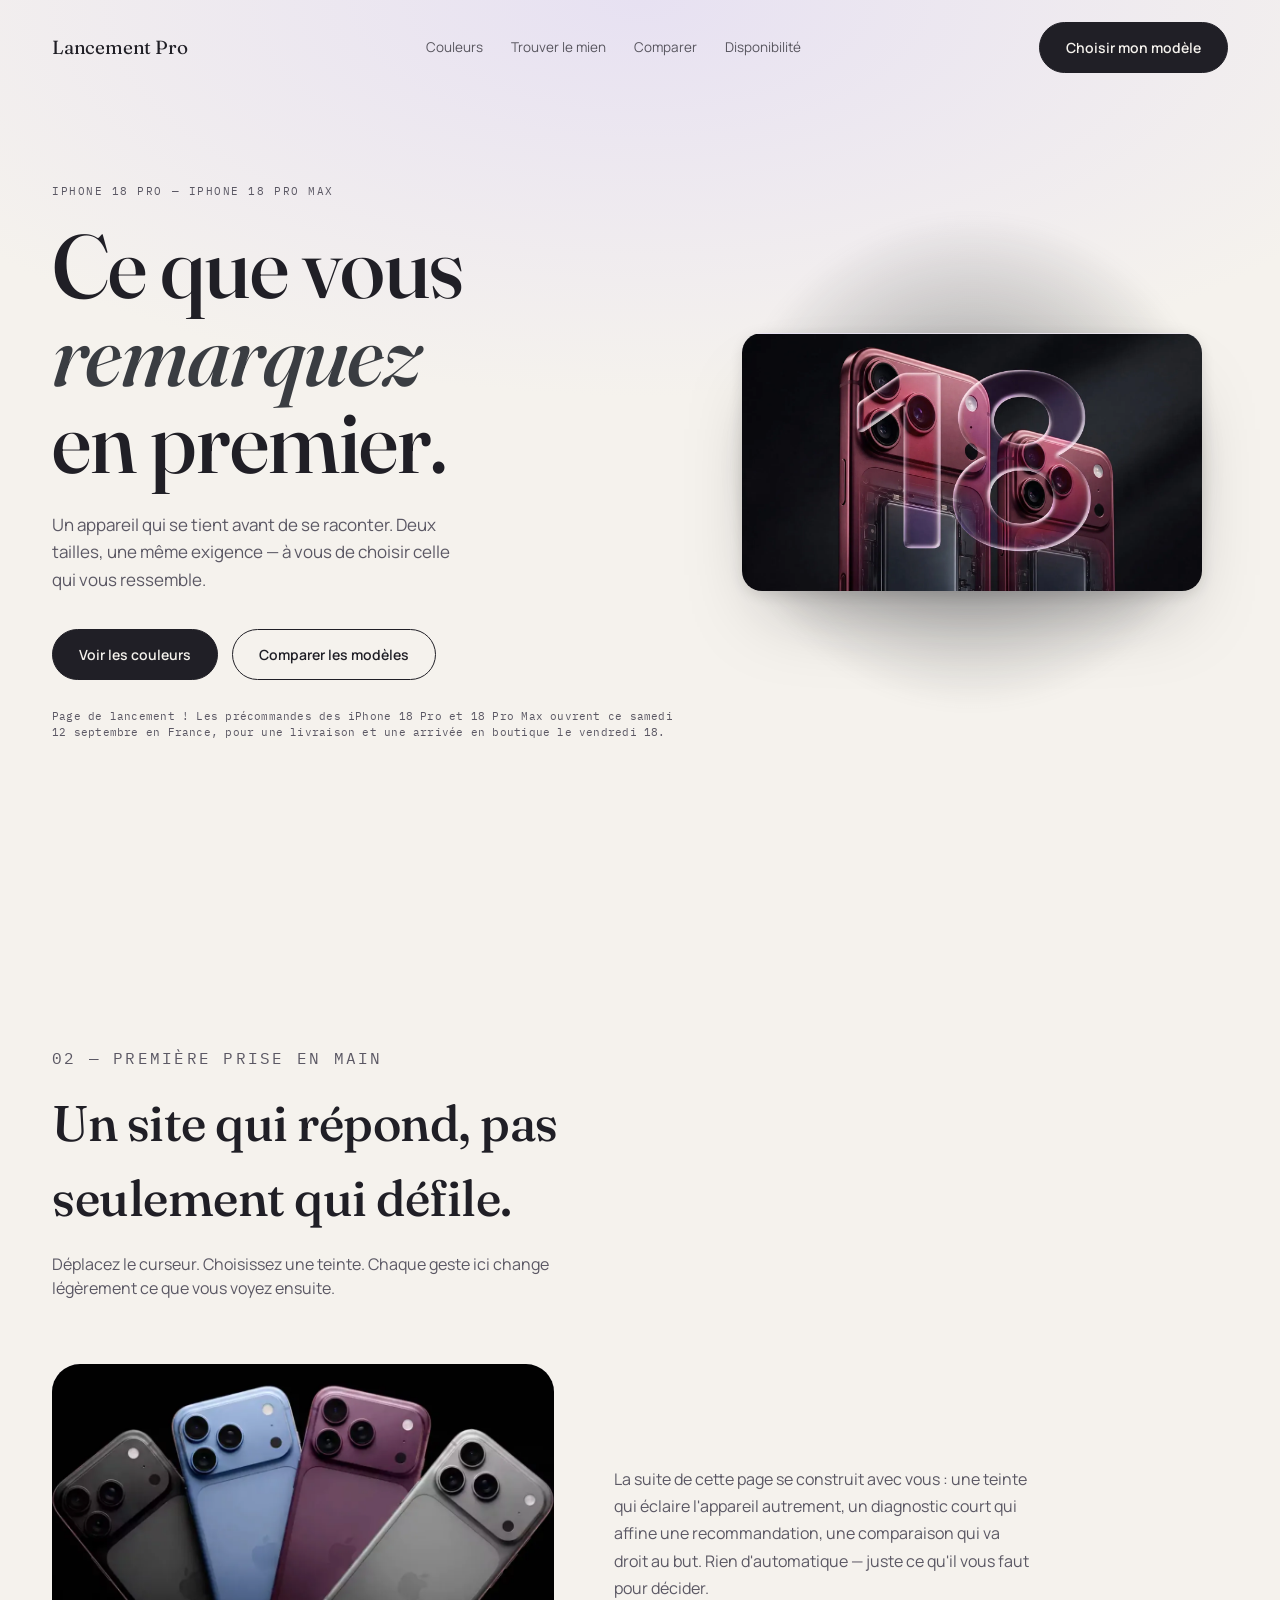
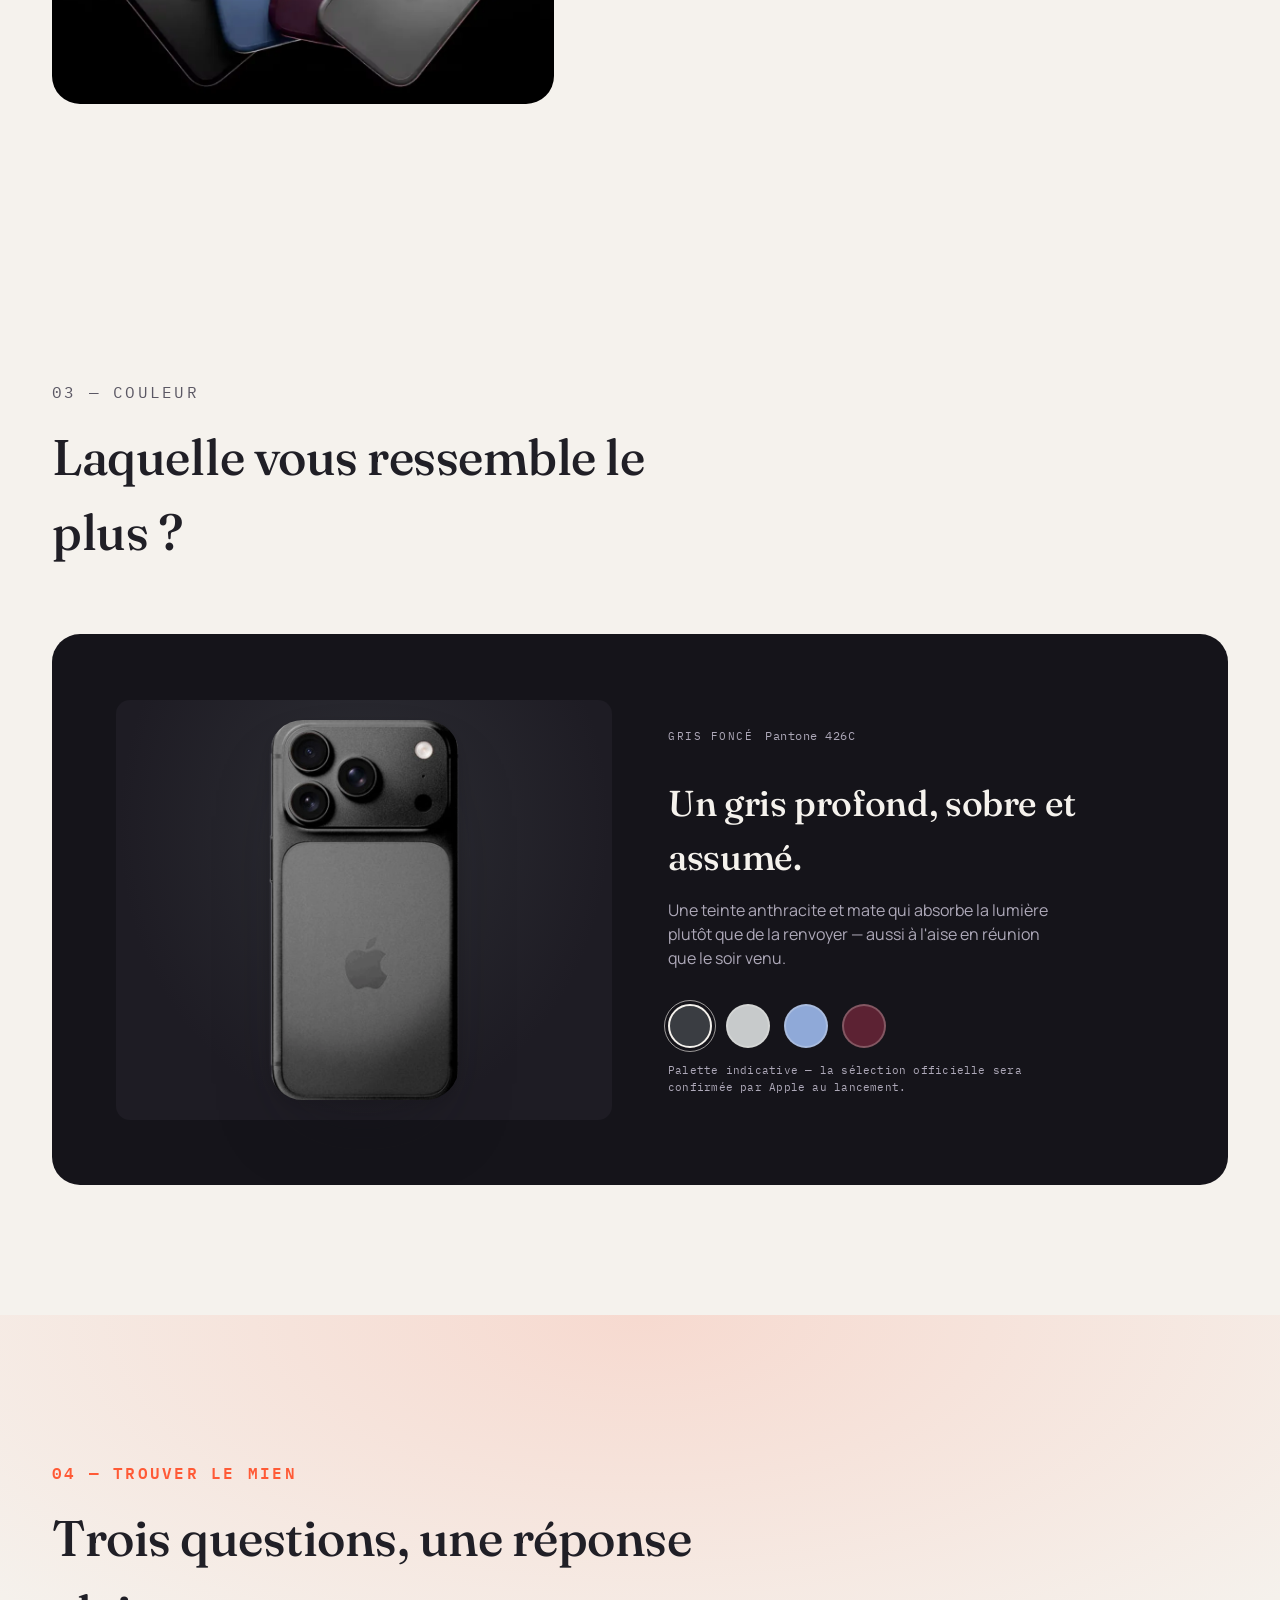
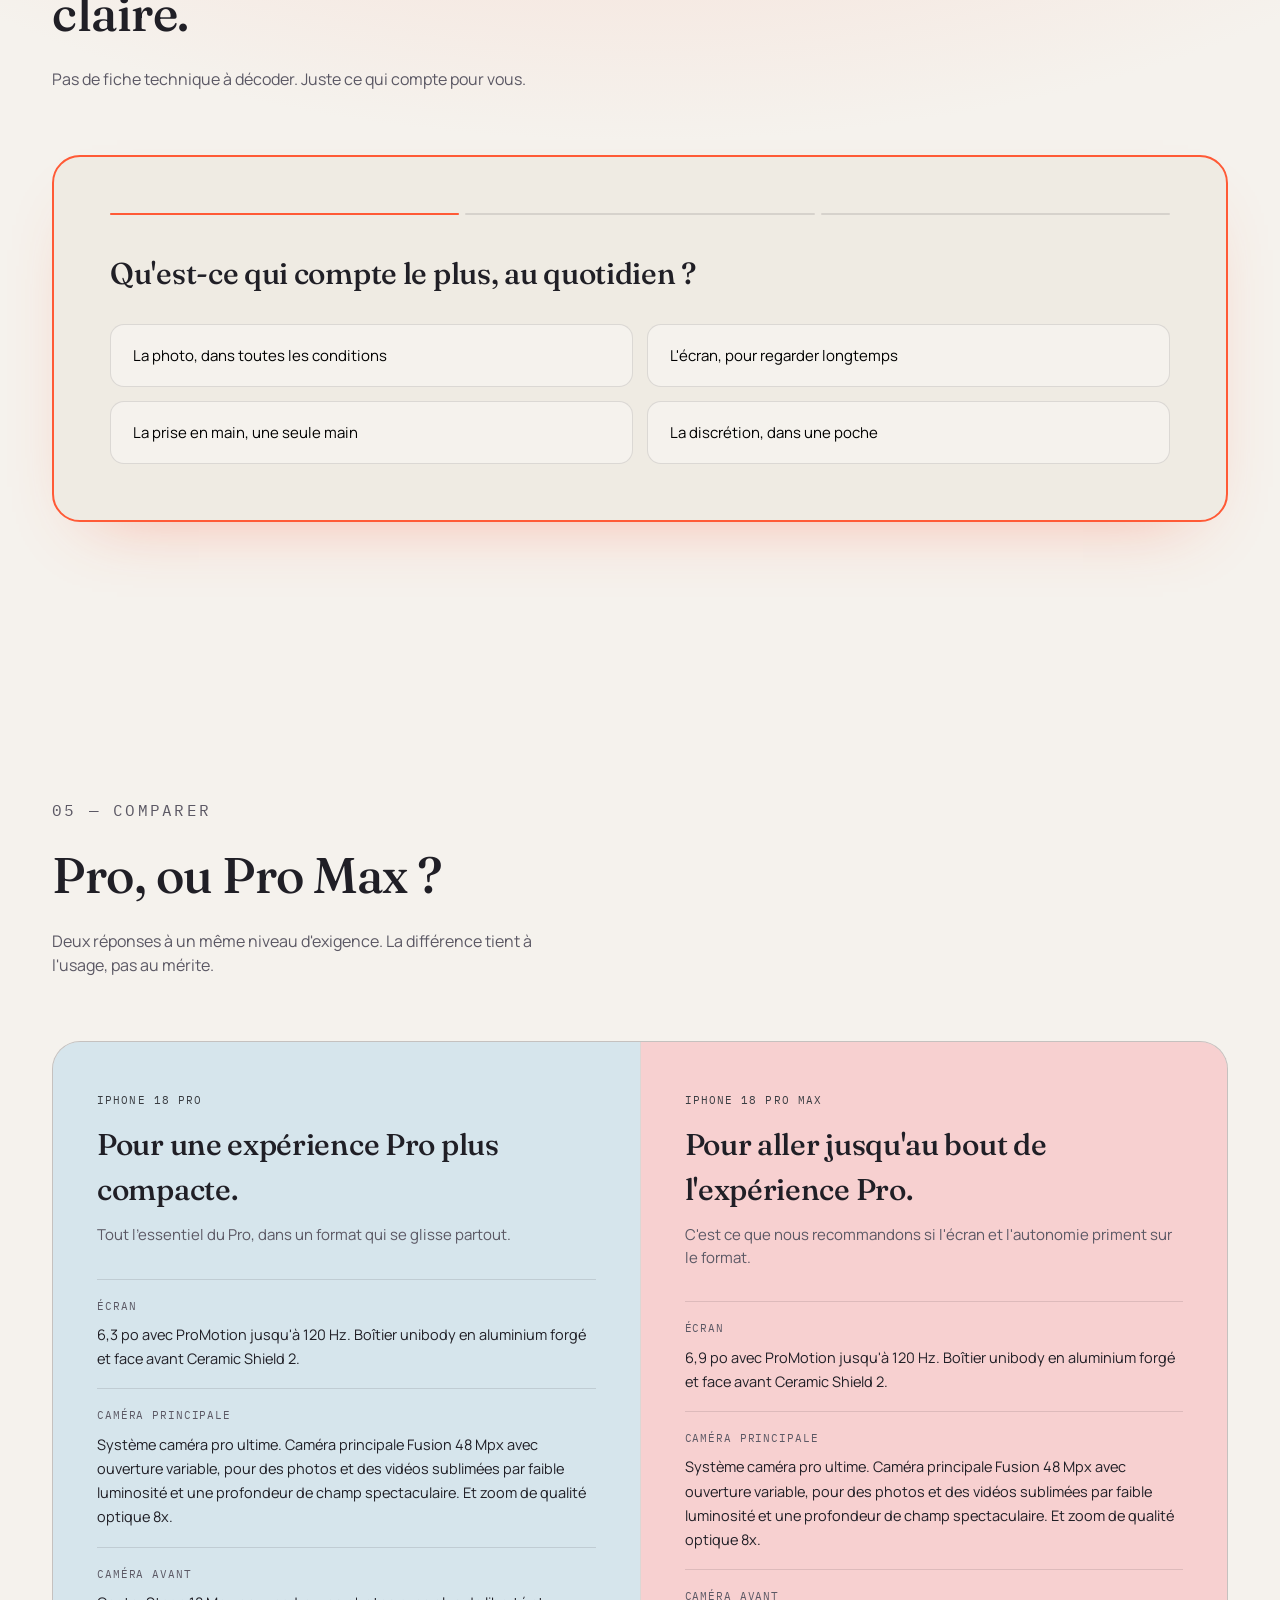
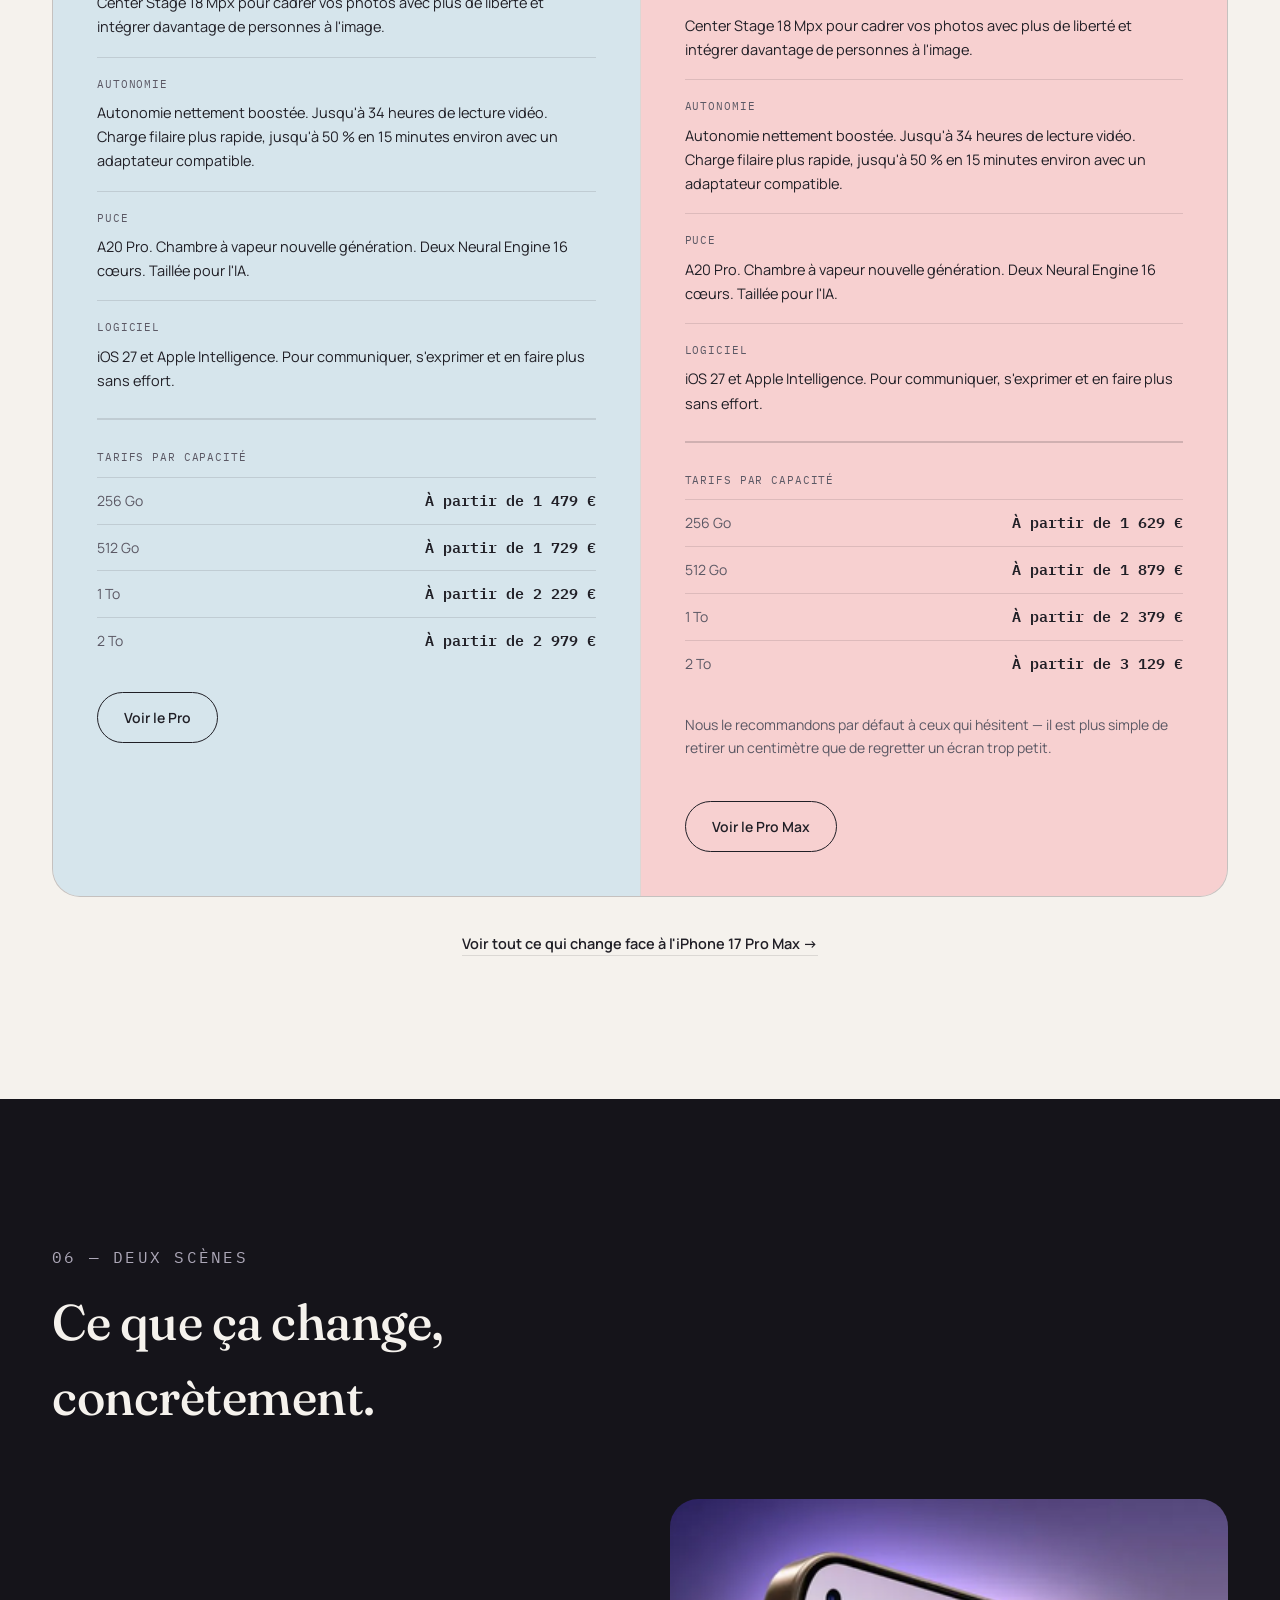
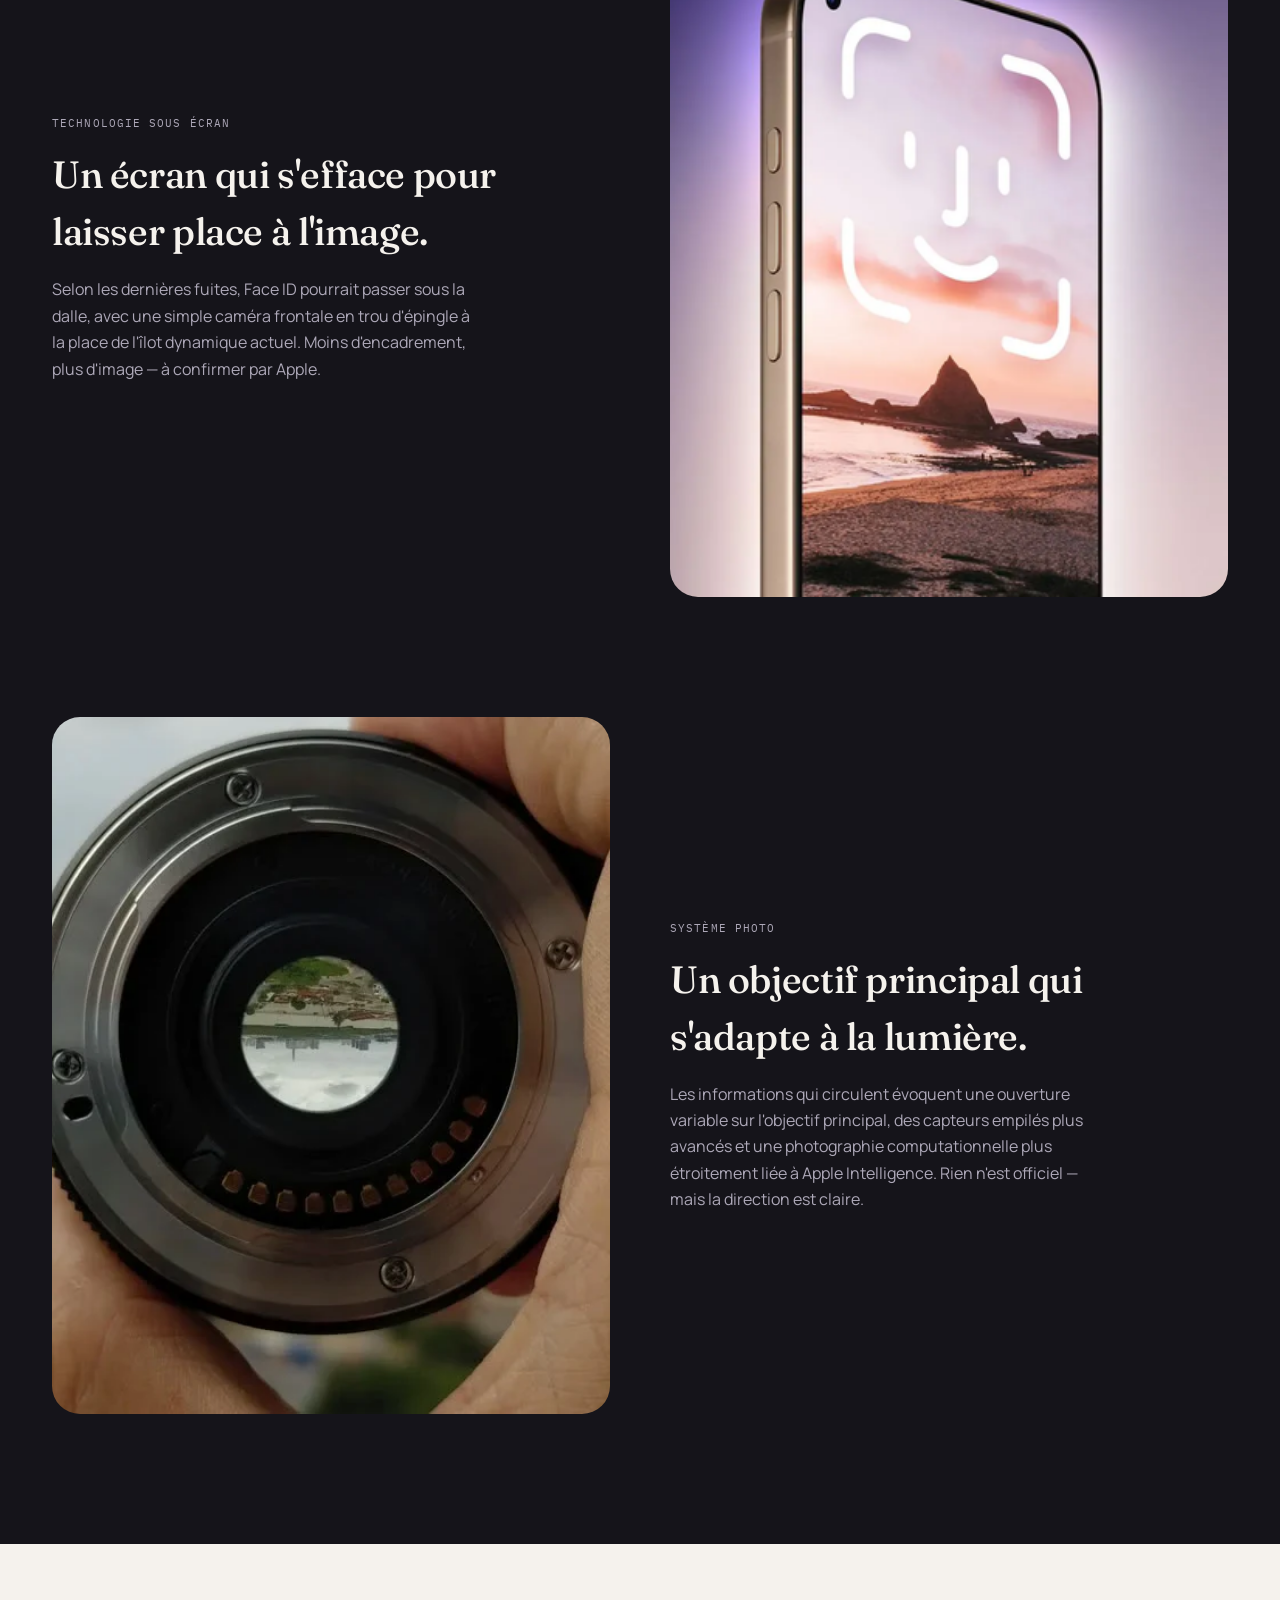
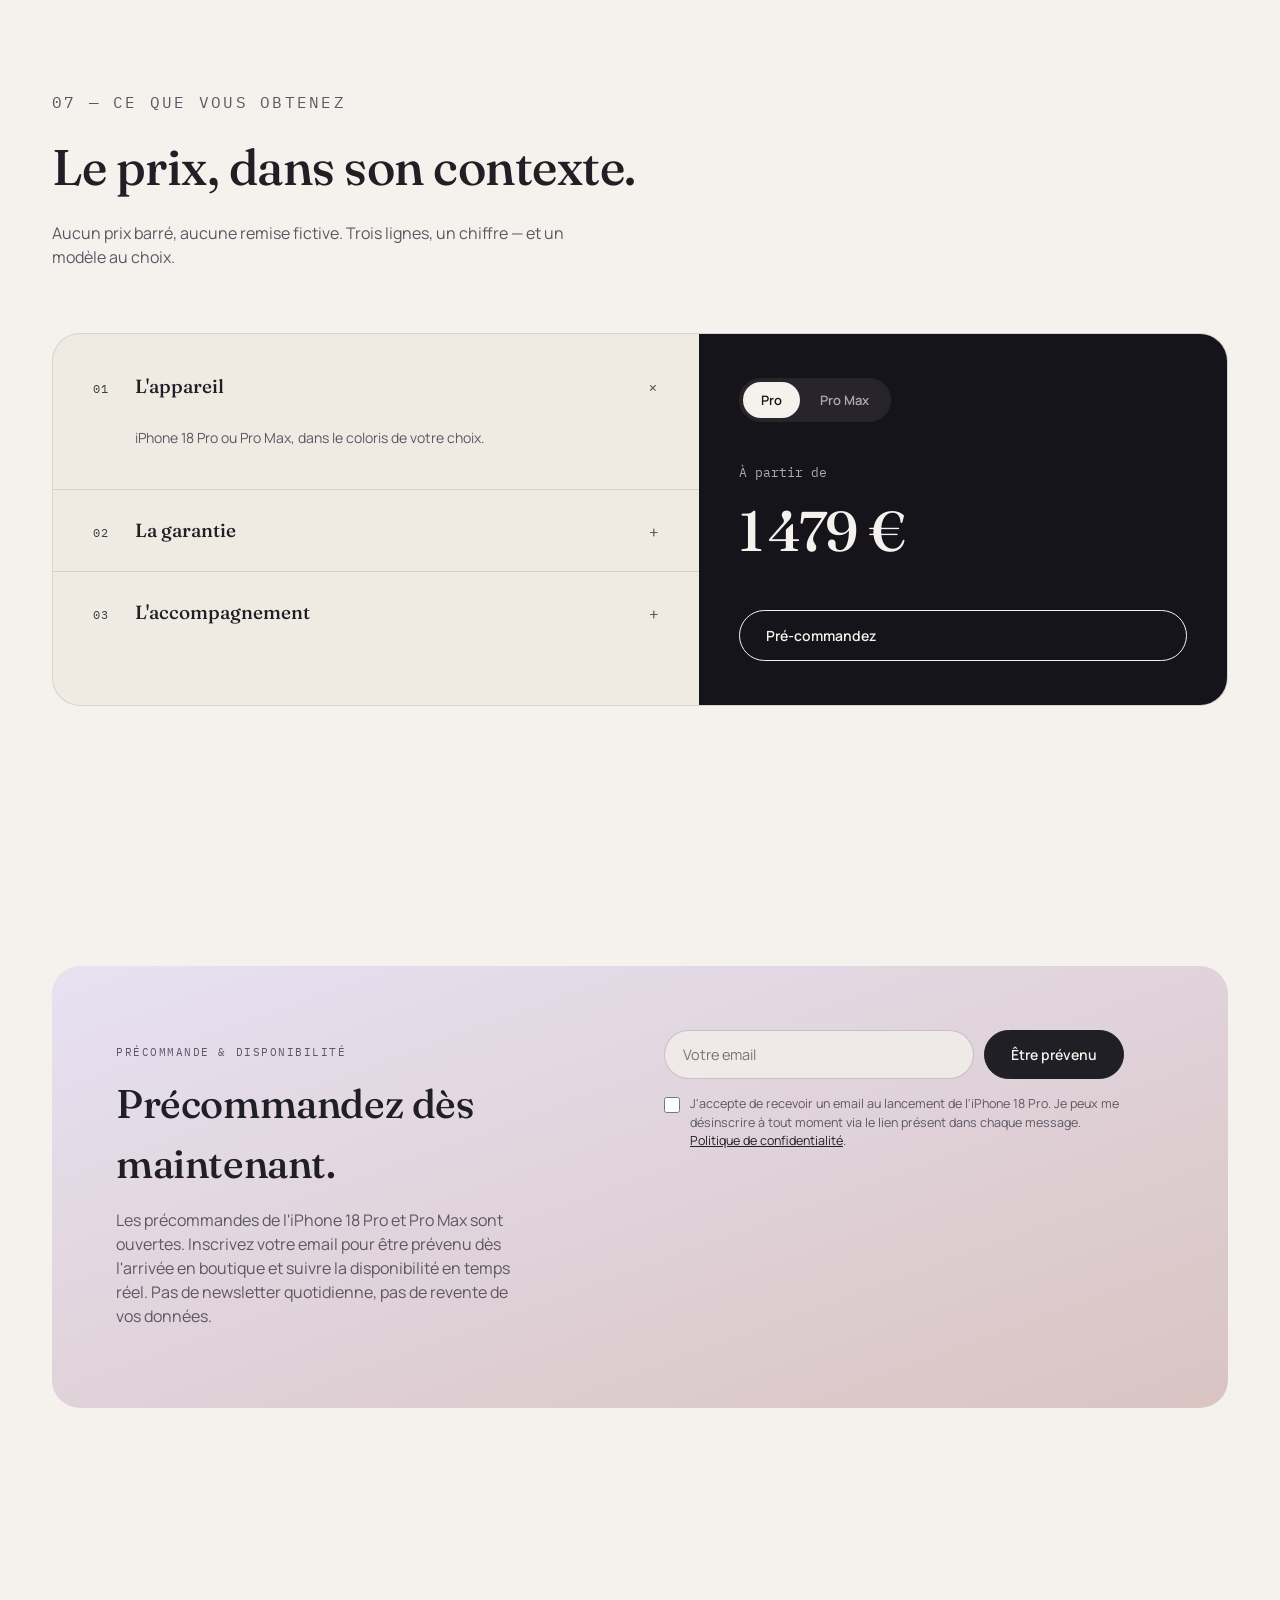
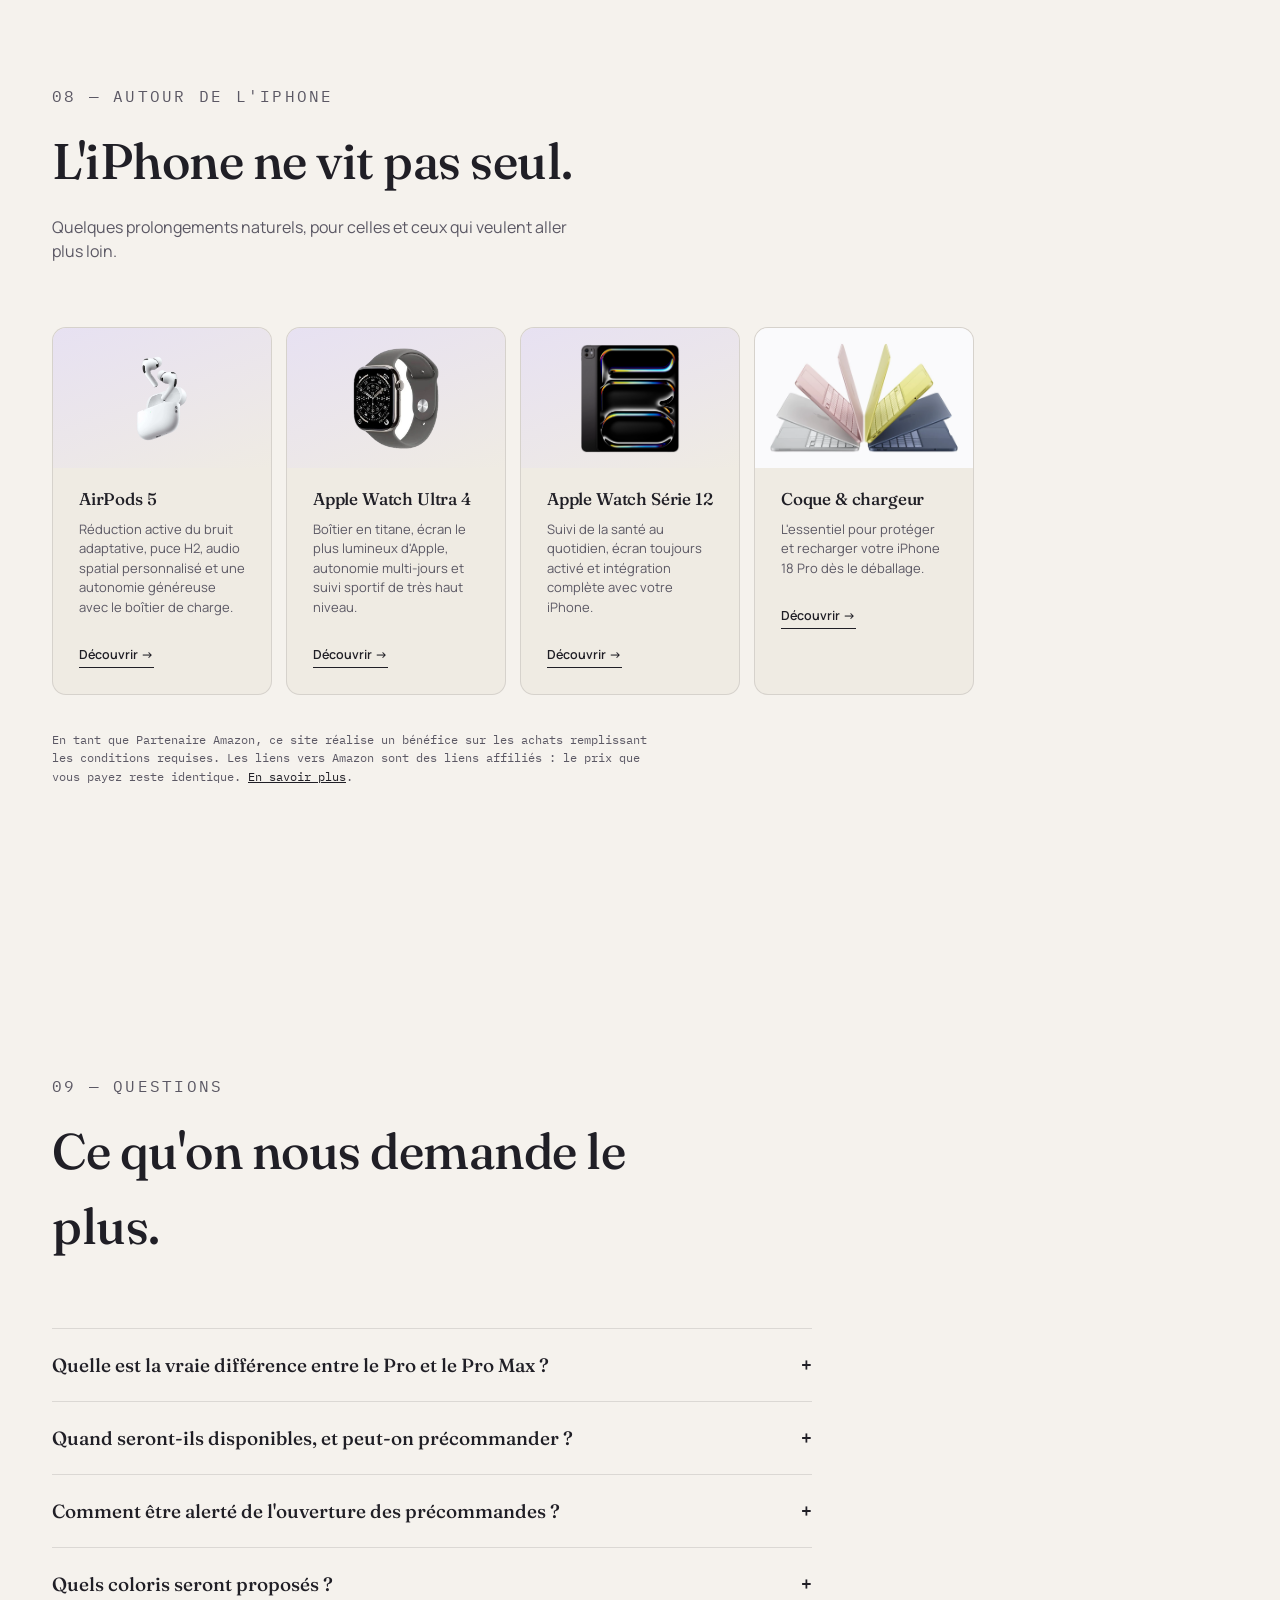
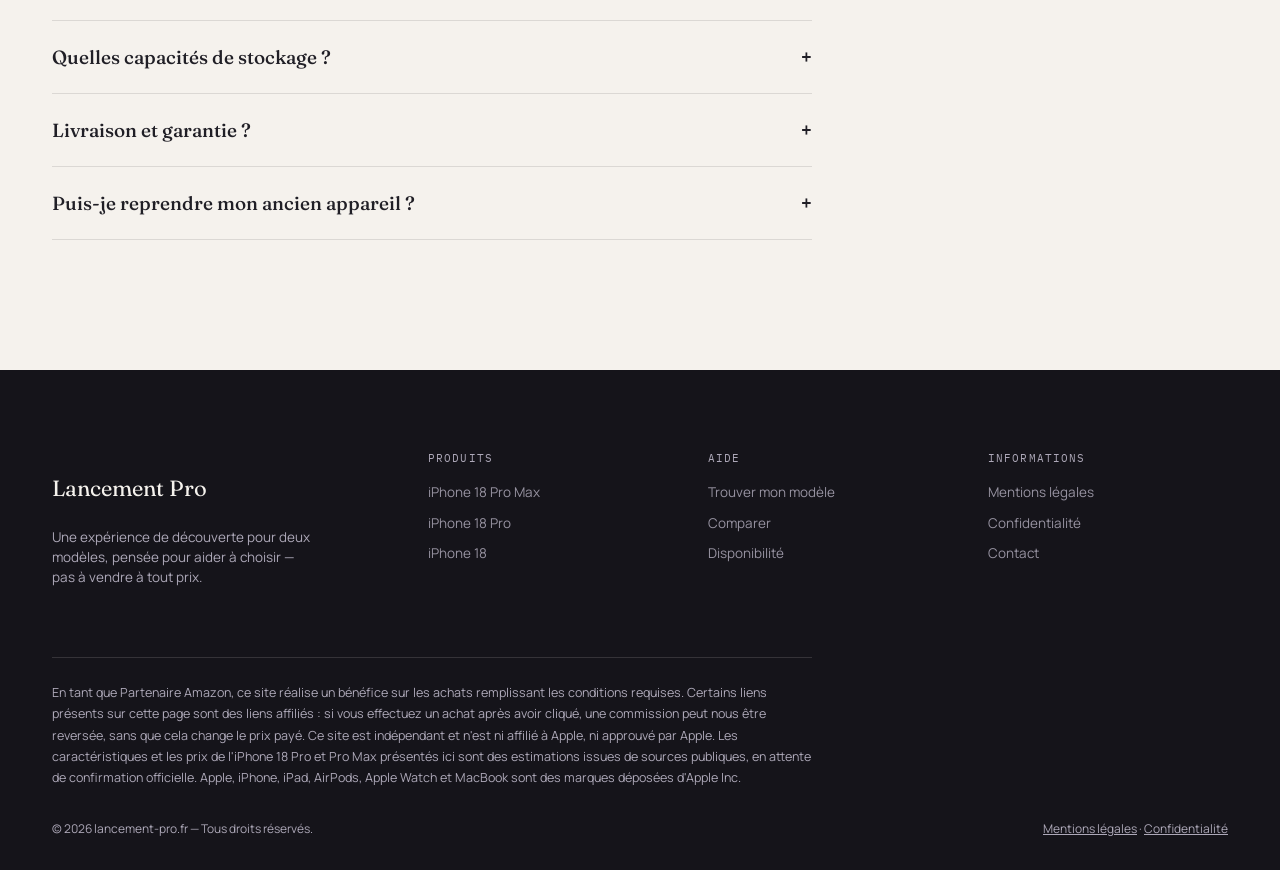
==== commit e95e1209: "Revise iPhone 18 Pro/Max details and styles Updated pricing details and product descriptions for iPh" ====
--- a/index.html
+++ b/index.html
@@ -464,8 +464,7 @@
 @media (max-width:600px){.compare-col{padding:28px;}}
 #colPro{background:var(--sky-blue-soft);}
 .compare-col.recommended{background:#F7D0D0;color:var(--text-ink);}
-.compare-col.recommended .compare-row span:first-child{color:var(--text-ink-soft);}
-.compare-col.recommended .compare-row{border-color:var(--line);}
+.compare-col.recommended .compare-row{border-color:rgba(32,31,38,0.12);}
 .compare-badge{font-family:var(--font-mono);font-size:11px;letter-spacing:.1em;text-transform:uppercase;color:var(--accent);}
 .compare-col.recommended .compare-badge{color:var(--accent);}
 .compare-col h3{font-size:30px;margin-top:12px;}
@@ -473,11 +472,26 @@
 .compare-col.recommended .compare-lede{color:var(--text-ink-soft);}
 .compare-rows{margin-top:32px;display:flex;flex-direction:column;}
 .compare-row{
-  display:flex;justify-content:space-between;gap:16px;
-  padding:14px 0;border-top:1px solid var(--line);
-  font-family:var(--font-mono);font-size:13px;
-}
-.compare-row span:first-child{color:var(--text-ink-soft);}
+  padding:18px 0;border-top:1px solid var(--line);
+}
+.compare-row-label{
+  display:block;font-family:var(--font-mono);font-size:11px;letter-spacing:.08em;
+  text-transform:uppercase;color:var(--text-ink-soft);margin-bottom:8px;
+}
+.compare-row-value{font-family:var(--font-body);font-size:14.5px;line-height:1.6;color:var(--text-ink);}
+.compare-pricing{margin-top:8px;border-top:2px solid var(--line);padding-top:6px;}
+.compare-col.recommended .compare-pricing{border-color:rgba(32,31,38,0.18);}
+.compare-pricing-label{
+  padding-top:12px;font-family:var(--font-mono);font-size:11px;letter-spacing:.08em;
+  text-transform:uppercase;color:var(--text-ink-soft);
+}
+.price-tier{
+  display:flex;justify-content:space-between;align-items:baseline;gap:16px;
+  padding:12px 0;border-top:1px solid var(--line);
+}
+.compare-col.recommended .price-tier{border-color:rgba(32,31,38,0.12);}
+.price-tier span:first-child{font-family:var(--font-body);font-size:14px;color:var(--text-ink-soft);}
+.price-tier span:last-child{font-family:var(--font-mono);font-size:14.5px;font-weight:600;color:var(--text-ink);}
 .compare-why{margin-top:28px;font-size:14px;color:var(--text-ink-soft);line-height:1.6;}
 .compare-col.recommended .compare-why{color:var(--text-ink-soft);}
 .compare-cta{margin-top:28px;}
@@ -564,10 +578,6 @@
   font-size:clamp(40px,5vw,56px);color:var(--text-light);margin-top:6px;
   letter-spacing:-0.01em;
 }
-.price-model-label{
-  margin-top:18px;font-family:var(--font-mono);font-size:12px;color:var(--text-light-soft);
-  border-top:1px solid var(--line-light);padding-top:18px;line-height:1.6;max-width:320px;
-}
 .price-preorder-cta{margin-top:24px;}
 
 /* ================= UPCOMING / EMAIL ================= */
@@ -580,24 +590,6 @@
 .upcoming .eyebrow{color:var(--text-ink-soft);}
 .upcoming h2{font-size:clamp(28px,3.6vw,40px);margin-top:14px;}
 .upcoming p{margin-top:14px;color:var(--text-ink-soft);max-width:400px;}
-.signup-counter{
-  display:inline-flex;align-items:center;gap:8px;
-  margin-top:16px;
-  font-family:var(--font-mono);font-size:12.5px;letter-spacing:.02em;
-  color:var(--text-ink-soft);
-}
-.signup-dot{
-  width:7px;height:7px;border-radius:50%;
-  background:#3B6B4E;flex:none;
-  box-shadow:0 0 0 0 rgba(59,107,78,0.55);
-  animation:signupPulse 2.4s ease-out infinite;
-}
-@keyframes signupPulse{
-  0%{box-shadow:0 0 0 0 rgba(59,107,78,0.45);}
-  70%{box-shadow:0 0 0 6px rgba(59,107,78,0);}
-  100%{box-shadow:0 0 0 0 rgba(59,107,78,0);}
-}
-#signupCount{color:var(--text-ink);font-weight:600;}
 @media (prefers-reduced-motion: reduce){.signup-dot{animation:none;}}
 .email-form{display:flex;flex-direction:column;gap:16px;max-width:460px;}
 .email-row{display:flex;gap:10px;flex-wrap:wrap;}
@@ -812,7 +804,7 @@
         <a href="#couleurs" class="btn primary">Voir les couleurs</a>
         <a href="#comparer" class="btn">Comparer les modèles</a>
       </div>
-      <p class="hero-note">Page de pré-lancement, avant l'annonce officielle d'Apple.</p>
+      <p class="hero-note">Page de lancement&nbsp;! Les précommandes des iPhone 18 Pro et 18 Pro Max ouvrent ce samedi 12 septembre en France, pour une livraison et une arrivée en boutique le vendredi 18.</p>
     </div>
     <div class="hero-stage">
       <div class="halo" id="heroHalo"></div>
@@ -865,7 +857,7 @@
           <span class="eyebrow on-dark" id="colorEyebrow">Gris foncé</span><span class="color-pantone" id="colorPantone">Pantone 426C</span>
         </p>
         <h3 id="colorTitle">Un gris profond, sobre et assumé.</h3>
-        <p id="colorDesc">Une teinte terreuse et mate, qui capte la lumière sans jamais la renvoyer brutalement.</p>
+        <p id="colorDesc">Une teinte anthracite et mate qui absorbe la lumière plutôt que de la renvoyer — aussi à l'aise en réunion que le soir venu.</p>
         <div class="swatches" id="swatchGroup" role="group" aria-label="Choix de couleur">
           <!-- swatches injectés par le script -->
         </div>
@@ -949,29 +941,79 @@
         <h3>Pour une expérience Pro plus compacte.</h3>
         <p class="compare-lede">Tout l'essentiel du Pro, dans un format qui se glisse partout.</p>
         <div class="compare-rows">
-          <div class="compare-row"><span>Puce</span><span>A20</span></div>
-          <div class="compare-row"><span>Écran</span><span>Format compact</span></div>
-          <div class="compare-row"><span>Caméra</span><span>Objectif principal à ouverture variable</span></div>
-          <div class="compare-row"><span>Autonomie</span><span>Meilleure efficacité énergétique, gravure 2 nm</span></div>
-          <div class="compare-row"><span>Stockage</span><span>De 128 Go à 1 To selon versions</span></div>
-          <div class="compare-row"><span>Matériau</span><span>Châssis affiné, alliage titane</span></div>
+          <div class="compare-row">
+            <span class="compare-row-label">Écran</span>
+            <span class="compare-row-value">6,3 po avec ProMotion jusqu'à 120 Hz. Boîtier unibody en aluminium forgé et face avant Ceramic Shield 2.</span>
+          </div>
+          <div class="compare-row">
+            <span class="compare-row-label">Caméra principale</span>
+            <span class="compare-row-value">Système caméra pro ultime. Caméra principale Fusion 48 Mpx avec ouverture variable, pour des photos et des vidéos sublimées par faible luminosité et une profondeur de champ spectaculaire. Et zoom de qualité optique 8x.</span>
+          </div>
+          <div class="compare-row">
+            <span class="compare-row-label">Caméra avant</span>
+            <span class="compare-row-value">Center Stage 18 Mpx pour cadrer vos photos avec plus de liberté et intégrer davantage de personnes à l'image.</span>
+          </div>
+          <div class="compare-row">
+            <span class="compare-row-label">Autonomie</span>
+            <span class="compare-row-value">Autonomie nettement boostée. Jusqu'à 34 heures de lecture vidéo. Charge filaire plus rapide, jusqu'à 50&nbsp;% en 15 minutes environ avec un adaptateur compatible.</span>
+          </div>
+          <div class="compare-row">
+            <span class="compare-row-label">Puce</span>
+            <span class="compare-row-value">A20 Pro. Chambre à vapeur nouvelle génération. Deux Neural Engine 16 cœurs. Taillée pour l'IA.</span>
+          </div>
+          <div class="compare-row">
+            <span class="compare-row-label">Logiciel</span>
+            <span class="compare-row-value">iOS 27 et Apple Intelligence. Pour communiquer, s'exprimer et en faire plus sans effort.</span>
+          </div>
+          <div class="compare-pricing">
+            <p class="compare-pricing-label">Tarifs par capacité</p>
+            <div class="price-tier"><span>256 Go</span><span>À partir de 1 479 €</span></div>
+            <div class="price-tier"><span>512 Go</span><span>À partir de 1 729 €</span></div>
+            <div class="price-tier"><span>1 To</span><span>À partir de 2 229 €</span></div>
+            <div class="price-tier"><span>2 To</span><span>À partir de 2 979 €</span></div>
+          </div>
         </div>
-        <a href="#disponibilite" class="btn compare-cta">Voir le Pro</a>
+        <a href="iphone-18-pro-vs-17-pro-max.html" class="btn compare-cta">Voir le Pro</a>
       </div>
       <div class="compare-col recommended" id="colMax">
         <span class="compare-badge">iPhone 18 Pro Max</span>
         <h3>Pour aller jusqu'au bout de l'expérience Pro.</h3>
         <p class="compare-lede">C'est ce que nous recommandons si l'écran et l'autonomie priment sur le format.</p>
         <div class="compare-rows">
-          <div class="compare-row"><span>Puce</span><span>A20 Pro</span></div>
-          <div class="compare-row"><span>Écran</span><span>6,9 po, OLED LTPO+</span></div>
-          <div class="compare-row"><span>Caméra</span><span>Ouverture variable + capteurs empilés 3 couches</span></div>
-          <div class="compare-row"><span>Autonomie</span><span>Optimisée par la gravure 2 nm de l'A20 Pro</span></div>
-          <div class="compare-row"><span>Stockage</span><span>De 128 Go à 1 To selon versions</span></div>
-          <div class="compare-row"><span>Matériau</span><span>Châssis affiné, alliage titane</span></div>
+          <div class="compare-row">
+            <span class="compare-row-label">Écran</span>
+            <span class="compare-row-value">6,9 po avec ProMotion jusqu'à 120 Hz. Boîtier unibody en aluminium forgé et face avant Ceramic Shield 2.</span>
+          </div>
+          <div class="compare-row">
+            <span class="compare-row-label">Caméra principale</span>
+            <span class="compare-row-value">Système caméra pro ultime. Caméra principale Fusion 48 Mpx avec ouverture variable, pour des photos et des vidéos sublimées par faible luminosité et une profondeur de champ spectaculaire. Et zoom de qualité optique 8x.</span>
+          </div>
+          <div class="compare-row">
+            <span class="compare-row-label">Caméra avant</span>
+            <span class="compare-row-value">Center Stage 18 Mpx pour cadrer vos photos avec plus de liberté et intégrer davantage de personnes à l'image.</span>
+          </div>
+          <div class="compare-row">
+            <span class="compare-row-label">Autonomie</span>
+            <span class="compare-row-value">Autonomie nettement boostée. Jusqu'à 34 heures de lecture vidéo. Charge filaire plus rapide, jusqu'à 50&nbsp;% en 15 minutes environ avec un adaptateur compatible.</span>
+          </div>
+          <div class="compare-row">
+            <span class="compare-row-label">Puce</span>
+            <span class="compare-row-value">A20 Pro. Chambre à vapeur nouvelle génération. Deux Neural Engine 16 cœurs. Taillée pour l'IA.</span>
+          </div>
+          <div class="compare-row">
+            <span class="compare-row-label">Logiciel</span>
+            <span class="compare-row-value">iOS 27 et Apple Intelligence. Pour communiquer, s'exprimer et en faire plus sans effort.</span>
+          </div>
+          <div class="compare-pricing">
+            <p class="compare-pricing-label">Tarifs par capacité</p>
+            <div class="price-tier"><span>256 Go</span><span>À partir de 1 629 €</span></div>
+            <div class="price-tier"><span>512 Go</span><span>À partir de 1 879 €</span></div>
+            <div class="price-tier"><span>1 To</span><span>À partir de 2 379 €</span></div>
+            <div class="price-tier"><span>2 To</span><span>À partir de 3 129 €</span></div>
+          </div>
         </div>
         <p class="compare-why">Nous le recommandons par défaut à ceux qui hésitent — il est plus simple de retirer un centimètre que de regretter un écran trop petit.</p>
-        <a href="#disponibilite" class="btn compare-cta">Voir le Pro Max</a>
+        <a href="iphone-18-pro-vs-17-pro-max.html" class="btn compare-cta">Voir le Pro Max</a>
       </div>
     </div>
     <p class="compare-more reveal">
@@ -1051,15 +1093,14 @@
 
       <div class="price-panel">
         <div class="price-toggle" role="group" aria-label="Choix du modèle">
-          <button type="button" class="active" data-price-model="pro" data-price="1399">Pro</button>
-          <button type="button" data-price-model="promax" data-price="1563">Pro Max</button>
+          <button type="button" class="active" data-price-model="pro" data-price="1479">Pro</button>
+          <button type="button" data-price-model="promax" data-price="1629">Pro Max</button>
         </div>
         <p class="price-amount-row">
           À partir de
           <span class="price-amount" id="priceAmount">0 €</span>
         </p>
-        <p class="price-model-label" id="priceModelLabel">Estimation pour l'iPhone 18 Pro — basée sur la hausse appliquée l'an dernier. Le prix confirmé sera celui annoncé par Apple au lancement.</p>
-        <a href="#disponibilite" class="btn on-dark price-preorder-cta">Pré-commandez</a>
+        <a href="https://www.amazon.fr/dp/B0HJBG9HKM?th=1&amp;linkCode=ll2&amp;tag=danybgv-21&amp;linkId=f405892b29eed7d1bedb0ce7a63fd329&amp;ref_=as_li_ss_tl" class="btn on-dark price-preorder-cta" id="pricePreorderCta" rel="sponsored nofollow noopener" target="_blank">Pré-commandez</a>
       </div>
     </div>
   </div>
@@ -1071,12 +1112,8 @@
     <div class="upcoming reveal">
       <div>
         <p class="eyebrow">Précommande &amp; disponibilité</p>
-        <h2>Soyez prévenu dès l'ouverture des précommandes.</h2>
-        <p class="signup-counter" id="signupCounter">
-          <span class="signup-dot" aria-hidden="true"></span>
-          <span id="signupCount">0</span>&nbsp;personnes déjà inscrites
-        </p>
-        <p>Un seul email au moment du lancement : date de sortie officielle, ouverture des précommandes, disponibilité et prix réels. Pas de newsletter quotidienne, pas de revente de vos données.</p>
+        <h2>Précommandez dès maintenant.</h2>
+        <p>Les précommandes de l'iPhone 18 Pro et Pro Max sont ouvertes. Inscrivez votre email pour être prévenu dès l'arrivée en boutique et suivre la disponibilité en temps réel. Pas de newsletter quotidienne, pas de revente de vos données.</p>
       </div>
 
       <!-- ============================================================
@@ -1123,27 +1160,27 @@
     <div class="eco-strip reveal">
       <div class="eco-card">
         <div class="eco-photo"><img src="images/eco-airpods-pro-3.webp" width="814" height="814" alt="AirPods Pro 3" loading="lazy" decoding="async"></div>
-        <h3>AirPods Pro 3</h3>
-        <p>Réduction active du bruit, détection de la fréquence cardiaque, audio spatial et recharge USB-C.</p>
-        <a href="https://www.amazon.fr/dp/B0FQF32239?&amp;linkCode=ll2&amp;tag=danybgv-21&amp;linkId=193c5f78b3390970048ad03a0fce1ff1&amp;ref_=as_li_ss_tl" class="eco-cta" rel="sponsored nofollow noopener" target="_blank">Découvrir →</a>
+        <h3>AirPods 5</h3>
+        <p>Réduction active du bruit adaptative, puce H2, audio spatial personnalisé et une autonomie généreuse avec le boîtier de charge.</p>
+        <a href="https://www.amazon.fr/Apple-%C3%89couteurs-AirPods-Bo%C3%AEtier-Charge/dp/B0HJB8ZJT5?th=1&amp;linkCode=ll2&amp;tag=danybgv-21&amp;linkId=3c886f550d0531b344feb4586ea0c4fa&amp;ref_=as_li_ss_tl" class="eco-cta" rel="sponsored nofollow noopener" target="_blank">Découvrir →</a>
       </div>
       <div class="eco-card">
         <div class="eco-photo"><img src="images/eco-apple-watch-series-11.webp" width="326" height="381" alt="Apple Watch Series 11" loading="lazy" decoding="async"></div>
-        <h3>Apple Watch Series 11</h3>
-        <p>Score de sommeil, suivi de la santé et écran toujours activé, au poignet.</p>
-        <a href="https://www.amazon.fr/Apple-Cellular-connect%C3%A9e-Bracelet-dactivit%C3%A9/dp/B0FQFBZSQZ?th=1&amp;linkCode=ll2&amp;tag=danybgv-21&amp;linkId=2d5cda1aec1ed2ee9851d07a82596ebd&amp;ref_=as_li_ss_tl" class="eco-cta" rel="sponsored nofollow noopener" target="_blank">Découvrir →</a>
+        <h3>Apple Watch Ultra 4</h3>
+        <p>Boîtier en titane, écran le plus lumineux d'Apple, autonomie multi-jours et suivi sportif de très haut niveau.</p>
+        <a href="https://www.amazon.fr/Apple-Cellular-Bo%C3%AEtier-Titane-Naturel/dp/B0HJB4DZQW?&amp;linkCode=ll2&amp;tag=danybgv-21&amp;linkId=3f6dde3ad954998525788f88ea357234&amp;ref_=as_li_ss_tl" class="eco-cta" rel="sponsored nofollow noopener" target="_blank">Découvrir →</a>
       </div>
       <div class="eco-card">
         <div class="eco-photo"><img src="images/eco-ipad.webp" width="1736" height="1903" alt="iPad" loading="lazy" decoding="async"></div>
-        <h3>iPad</h3>
-        <p>Un second écran, ailleurs — pour dessiner, lire ou travailler dans le prolongement de l'iPhone.</p>
-        <a href="https://www.amazon.fr/dp/B0FWD6KNY8?th=1&amp;linkCode=ll2&amp;tag=danybgv-21&amp;linkId=35d8a7c202b64ea80859f86057f7f405&amp;ref_=as_li_ss_tl" class="eco-cta" rel="sponsored nofollow noopener" target="_blank">Découvrir →</a>
+        <h3>Apple Watch Série 12</h3>
+        <p>Suivi de la santé au quotidien, écran toujours activé et intégration complète avec votre iPhone.</p>
+        <a href="https://www.amazon.fr/Apple-Watch-Bo%C3%AEtier-Aluminium-Noir/dp/B0HJB6DQ4H?&amp;linkCode=ll2&amp;tag=danybgv-21&amp;linkId=1d1641eafef1a0eebc17b0b72f56aa29&amp;ref_=as_li_ss_tl" class="eco-cta" rel="sponsored nofollow noopener" target="_blank">Découvrir →</a>
       </div>
       <div class="eco-card">
         <div class="eco-photo cover-photo"><img src="images/eco-macbook-neo.webp" width="980" height="654" alt="MacBook Neo 13 pouces" loading="lazy" decoding="async"></div>
-        <h3>MacBook Neo 13″</h3>
-        <p>Puce A18 Pro pensée pour l'IA, écran Liquid Retina, 8 Go de mémoire unifiée.</p>
-        <a href="https://www.amazon.fr/Apple-MacBook-2026-Portable-avec/dp/B0GR6LPCW6?th=1&amp;linkCode=ll2&amp;tag=danybgv-21&amp;linkId=d8feab7a03de7ab692291275aa3ec035&amp;ref_=as_li_ss_tl" class="eco-cta" rel="sponsored nofollow noopener" target="_blank">Découvrir →</a>
+        <h3>Coque &amp; chargeur</h3>
+        <p>L'essentiel pour protéger et recharger votre iPhone 18 Pro dès le déballage.</p>
+        <a href="https://www.amazon.fr/cart?&amp;linkCode=ll2&amp;tag=danybgv-21&amp;linkId=bdf77a90c8e259d3f3767f44c85dd084&amp;ref_=as_li_ss_tl" class="eco-cta" rel="sponsored nofollow noopener" target="_blank">Découvrir →</a>
       </div>
     </div>
 
@@ -1469,25 +1506,25 @@
     {
       id:'grisfonce', name:'Gris foncé', pantone:'Pantone 426C', hex:'#3A3D42',
       title:"Un gris profond, sobre et assumé.",
-      desc:"Une teinte terreuse et mate, qui capte la lumière sans jamais la renvoyer brutalement.",
+      desc:"Une teinte anthracite et mate qui absorbe la lumière plutôt que de la renvoyer — aussi à l'aise en réunion que le soir venu.",
       img:'images/color-grisfonce.webp'
     },
     {
       id:'argent', name:'Argent', pantone:'Pantone 427C', hex:'#C7CACB',
-      title:"L'argent, fidèle à lui-même.",
-      desc:"Un peu proche de la teinte de la génération actuelle.",
+      title:"L'argent, intemporel et lumineux.",
+      desc:"Un ton clair et poli qui capte chaque reflet, pour un rendu net et précieux en toute circonstance.",
       img:'images/color-argent.webp'
     },
     {
       id:'bleuclair', name:'Bleu clair', pantone:'Pantone 2121', hex:'#8FA9D8',
       title:"Une fraîcheur discrète, presque une brume.",
-      desc:"Un bleu pâle et lumineux, à mi-chemin entre le ciel et la lavande.",
+      desc:"Un bleu pâle et lumineux, à mi-chemin entre le ciel et la lavande — doux au regard, différent de tout ce qu'Apple a proposé jusqu'ici.",
       img:'images/color-bleuclair.webp'
     },
     {
       id:'darkcherry', name:'Dark Cherry', pantone:'Pantone 6076', hex:'#5C2233',
-      title:"Principale nouveauté de la gamme.",
-      desc:"Un noir mat et profond, pensé pour ceux qui veulent que l'appareil disparaisse dans la poche et s'impose sur la table.",
+      title:"Dark Cherry, la teinte la plus attendue.",
+      desc:"Un rouge profond et veiné, entre le bordeaux et la cerise noire — intense en pleine lumière, presque mystérieux à l'ombre.",
       img:'images/color-darkcherry.webp',
       badge:'Nouveau'
     }
@@ -1622,11 +1659,11 @@
   });
 
   var priceAmountEl = document.getElementById('priceAmount');
-  var priceModelLabelEl = document.getElementById('priceModelLabel');
+  var pricePreorderCtaEl = document.getElementById('pricePreorderCta');
   var priceToggleBtns = document.querySelectorAll('.price-toggle button');
-  var priceLabels = {
-    pro: "Estimation pour l'iPhone 18 Pro — basée sur la hausse appliquée l'an dernier. Le prix confirmé sera celui annoncé par Apple au lancement.",
-    promax: "Estimation pour l'iPhone 18 Pro Max — basée sur la hausse appliquée l'an dernier (1 329 € pour le Pro Max précédent). Le prix confirmé sera celui annoncé par Apple au lancement."
+  var priceAmazonLinks = {
+    pro: 'https://www.amazon.fr/dp/B0HJBG9HKM?th=1&linkCode=ll2&tag=danybgv-21&linkId=f405892b29eed7d1bedb0ce7a63fd329&ref_=as_li_ss_tl',
+    promax: 'https://www.amazon.fr/dp/B0HJBDGDY1?th=1&linkCode=ll2&tag=danybgv-21&linkId=cdbe8b5d4875ab09635aeb07f25b881c&ref_=as_li_ss_tl'
   };
   var currentPrice = 0;
 
@@ -1655,7 +1692,7 @@
       priceToggleBtns.forEach(function(b){ b.classList.remove('active'); });
       btn.classList.add('active');
       var model = btn.getAttribute('data-price-model');
-      priceModelLabelEl.textContent = priceLabels[model];
+      if(pricePreorderCtaEl){ pricePreorderCtaEl.href = priceAmazonLinks[model]; }
       animateCounter(parseInt(btn.getAttribute('data-price'), 10));
     });
   });
@@ -1667,7 +1704,7 @@
       entries.forEach(function(entry){
         if(entry.isIntersecting && !priceObserved){
           priceObserved = true;
-          animateCounter(1399);
+          animateCounter(1479);
           priceObs.disconnect();
         }
       });
@@ -1722,37 +1759,6 @@
     emailMsg.className = 'email-msg';
   });
 
-  /* ---------- COMPTEUR D'INSCRITS ----------
-     Affiche un nombre qui progresse par paliers de ~2h30 en moyenne.
-     Le calcul se base sur l'heure réelle du visiteur : tout le monde voit
-     donc le même chiffre au même moment, plutôt qu'un nombre différent à
-     chaque rechargement de page. */
-  var SIGNUP_BASE = 1860;                     // point de départ, à ajuster
-  var SIGNUP_EPOCH = new Date('2026-09-08T09:00:00+02:00').getTime();
-  var SIGNUP_TICK_MS = 2.5 * 60 * 60 * 1000;   // palier moyen : 2h30
-
-  function signupSeeded(i){
-    var x = Math.sin(i * 12.9898) * 43758.5453;
-    return x - Math.floor(x);
-  }
-  function computeSignupCount(){
-    var elapsed = Date.now() - SIGNUP_EPOCH;
-    if(elapsed < 0) return SIGNUP_BASE;
-    var ticks = Math.floor(elapsed / SIGNUP_TICK_MS);
-    var total = SIGNUP_BASE;
-    for(var i = 0; i < ticks; i++){
-      total += 3 + Math.floor(signupSeeded(i) * 7); // +3 à +9 par palier
-    }
-    return total;
-  }
-  function renderSignupCount(){
-    var el = document.getElementById('signupCount');
-    if(!el) return;
-    el.textContent = computeSignupCount().toLocaleString('fr-FR');
-  }
-  renderSignupCount();
-  window.setInterval(renderSignupCount, 15 * 60 * 1000); // rafraîchit si la page reste ouverte
-
   /* ---------- BANDEAU COOKIES ---------- */
   var banner = document.getElementById('cookieBanner');
   var STORAGE_KEY = 'consent-mesure-audience';
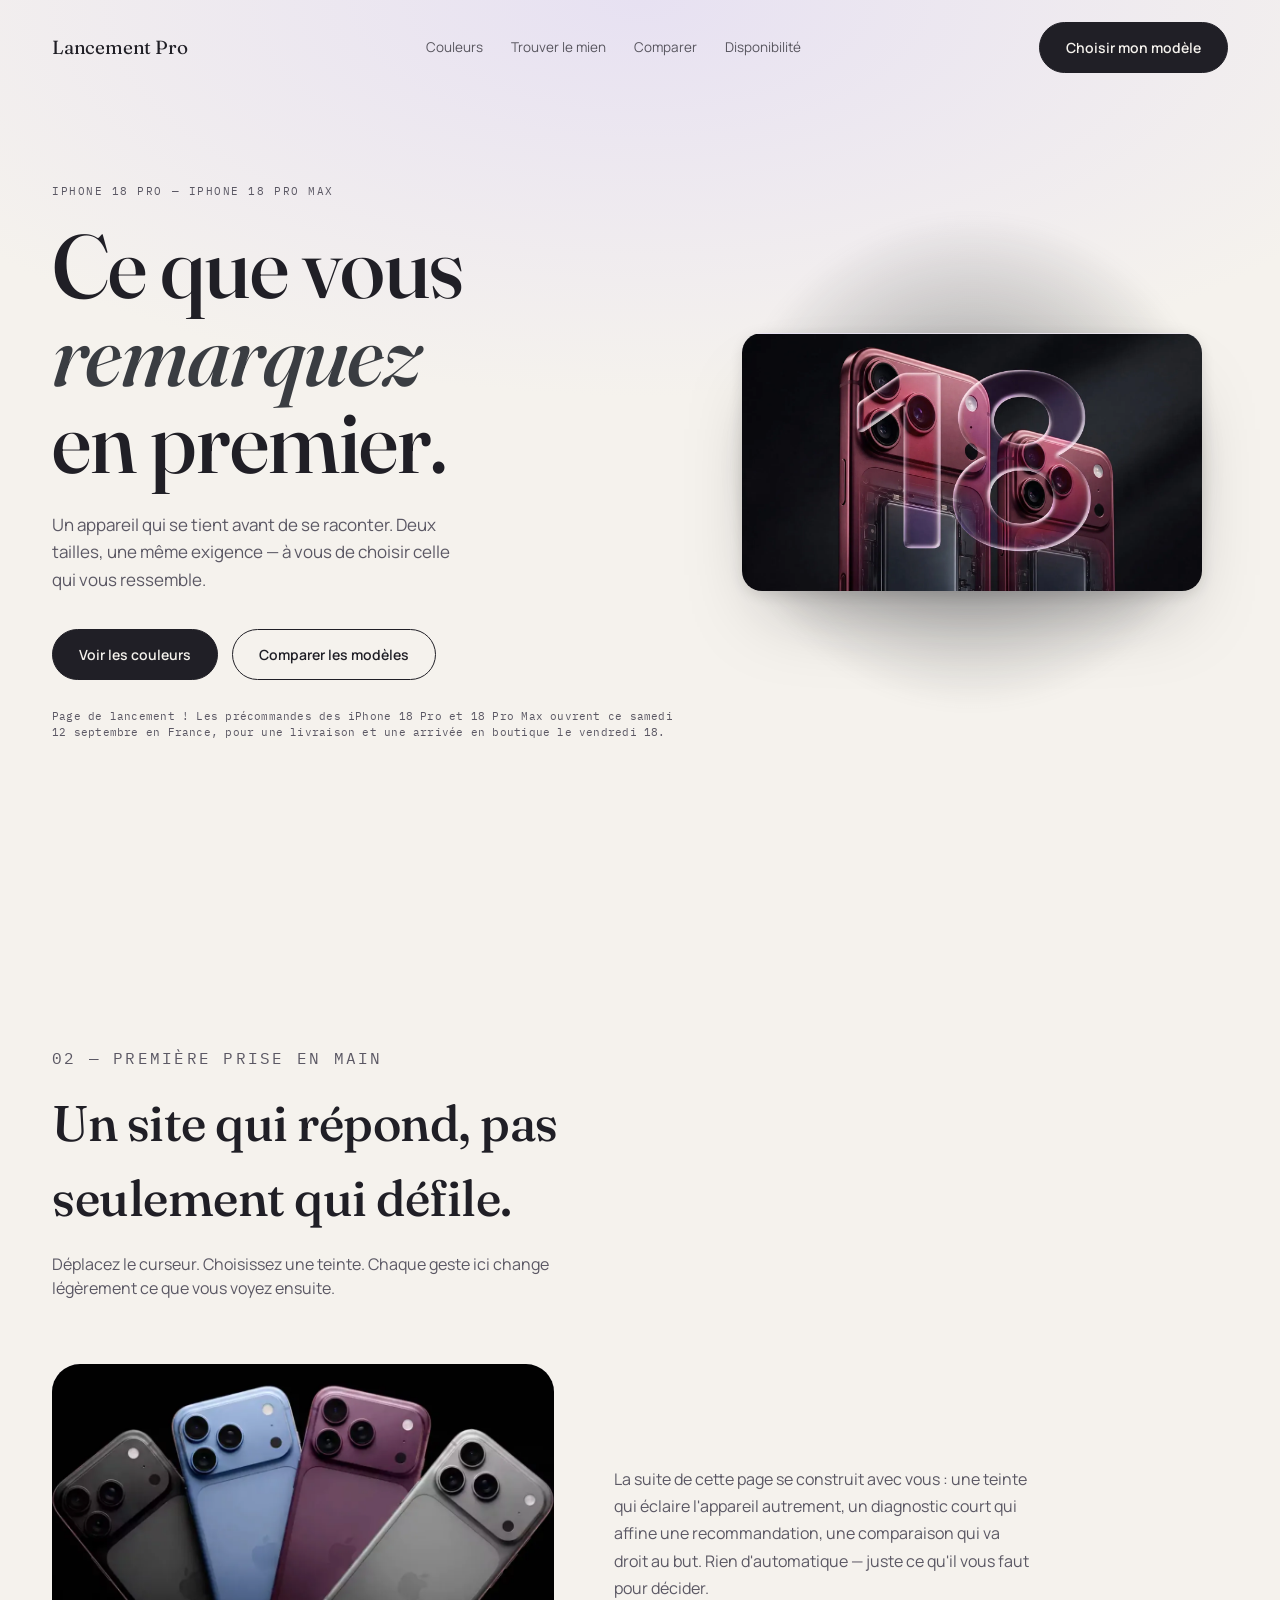
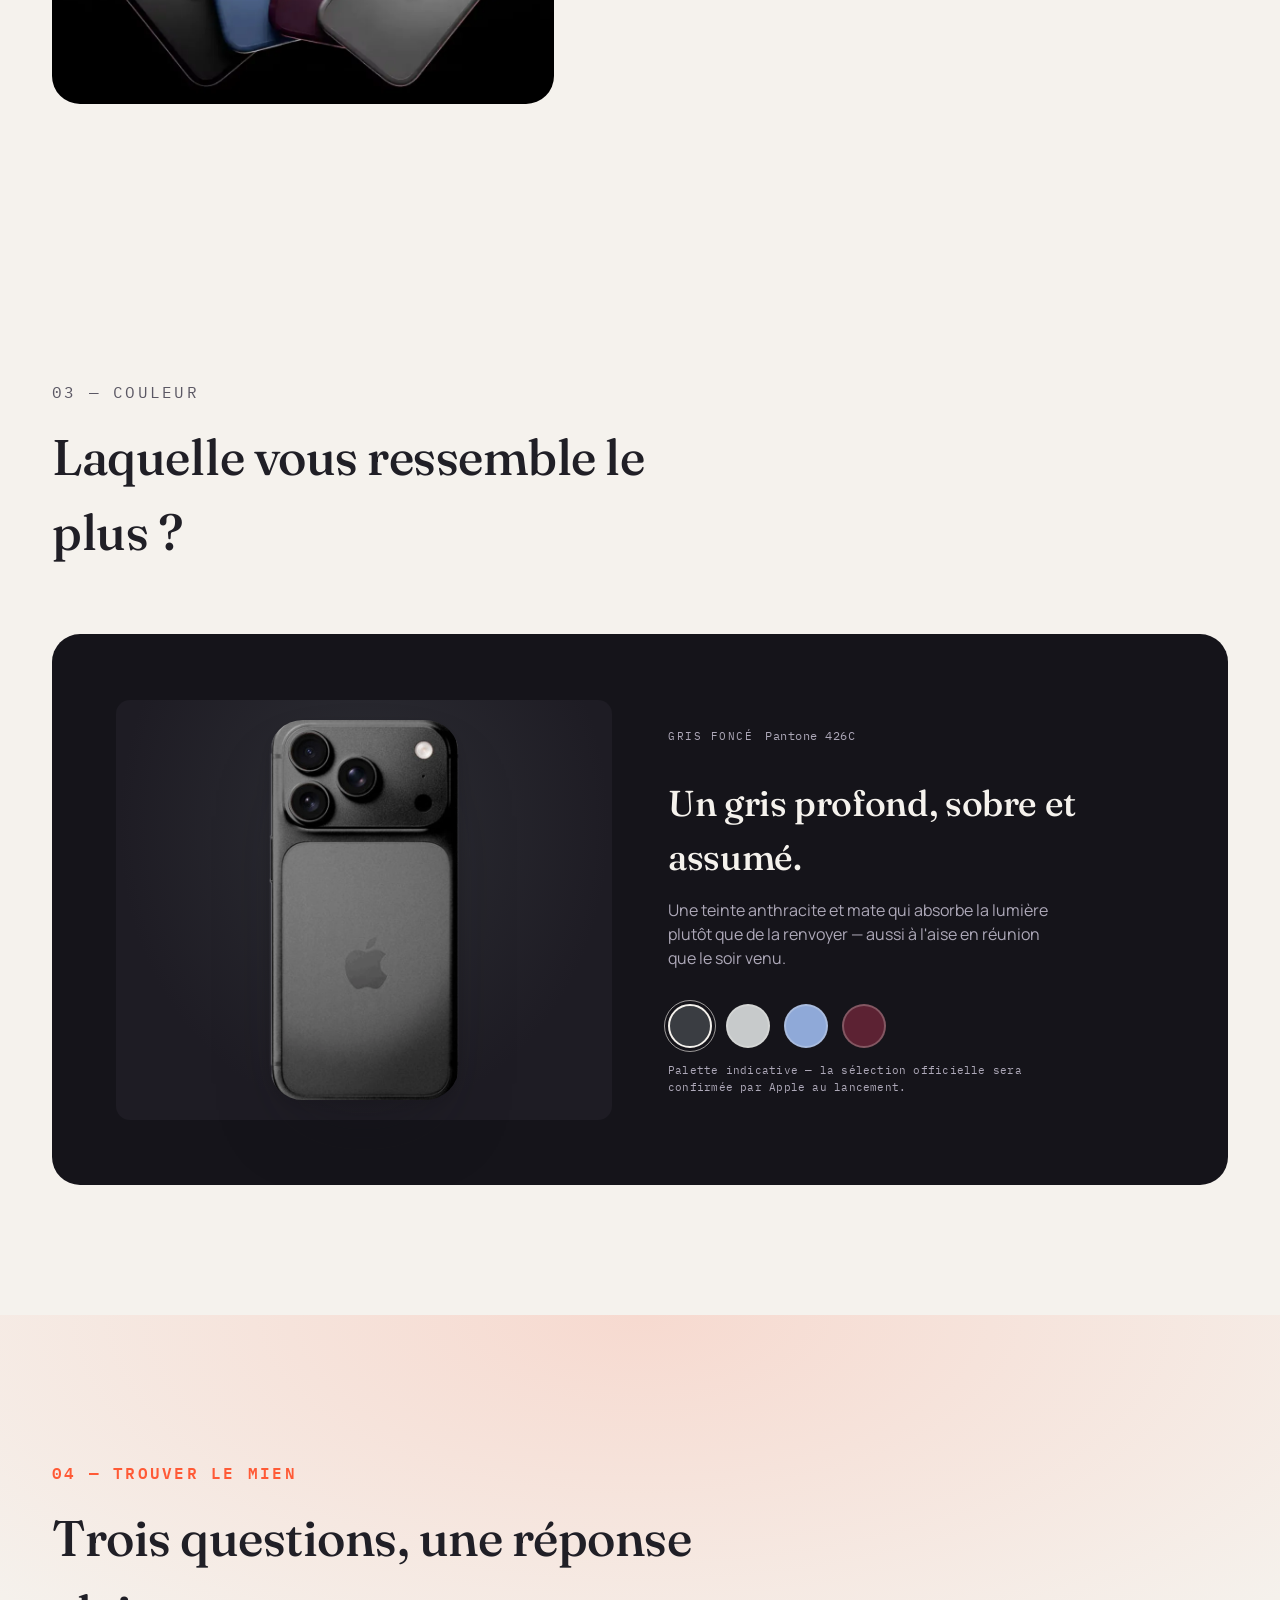
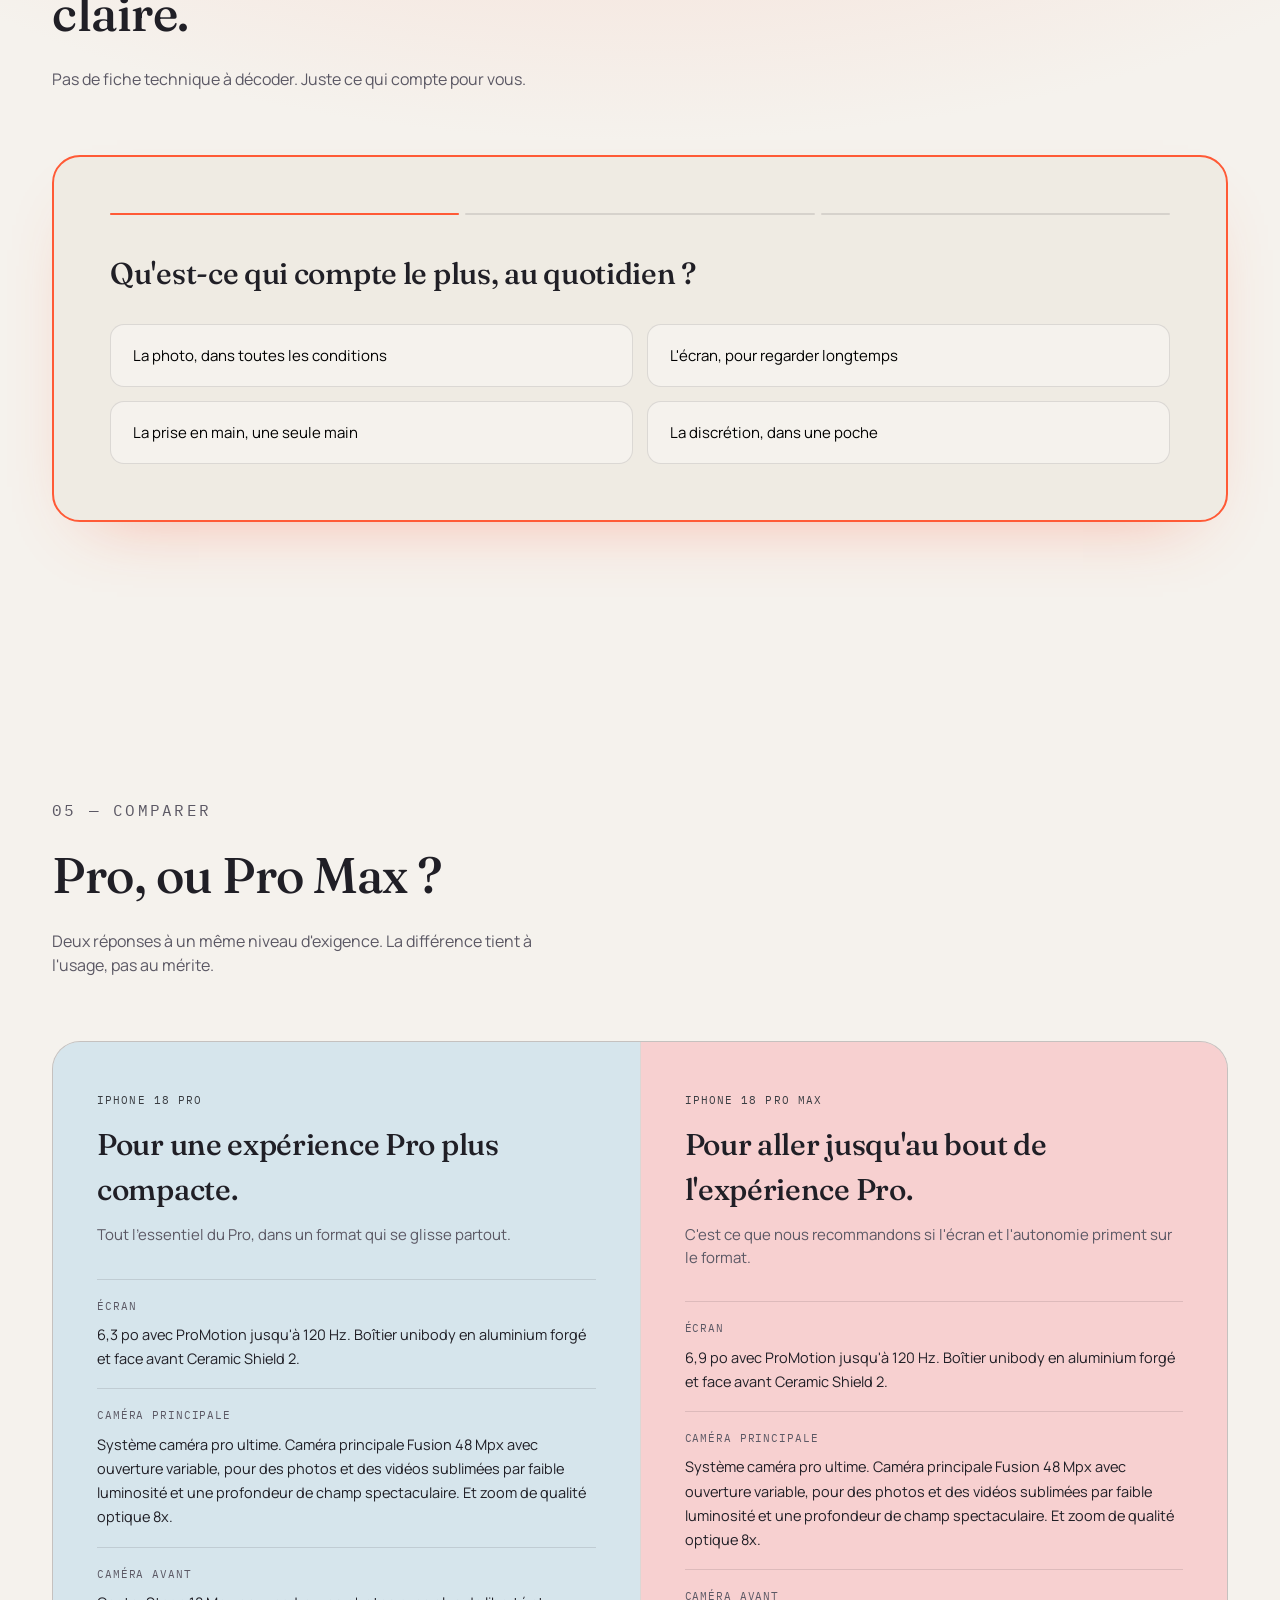
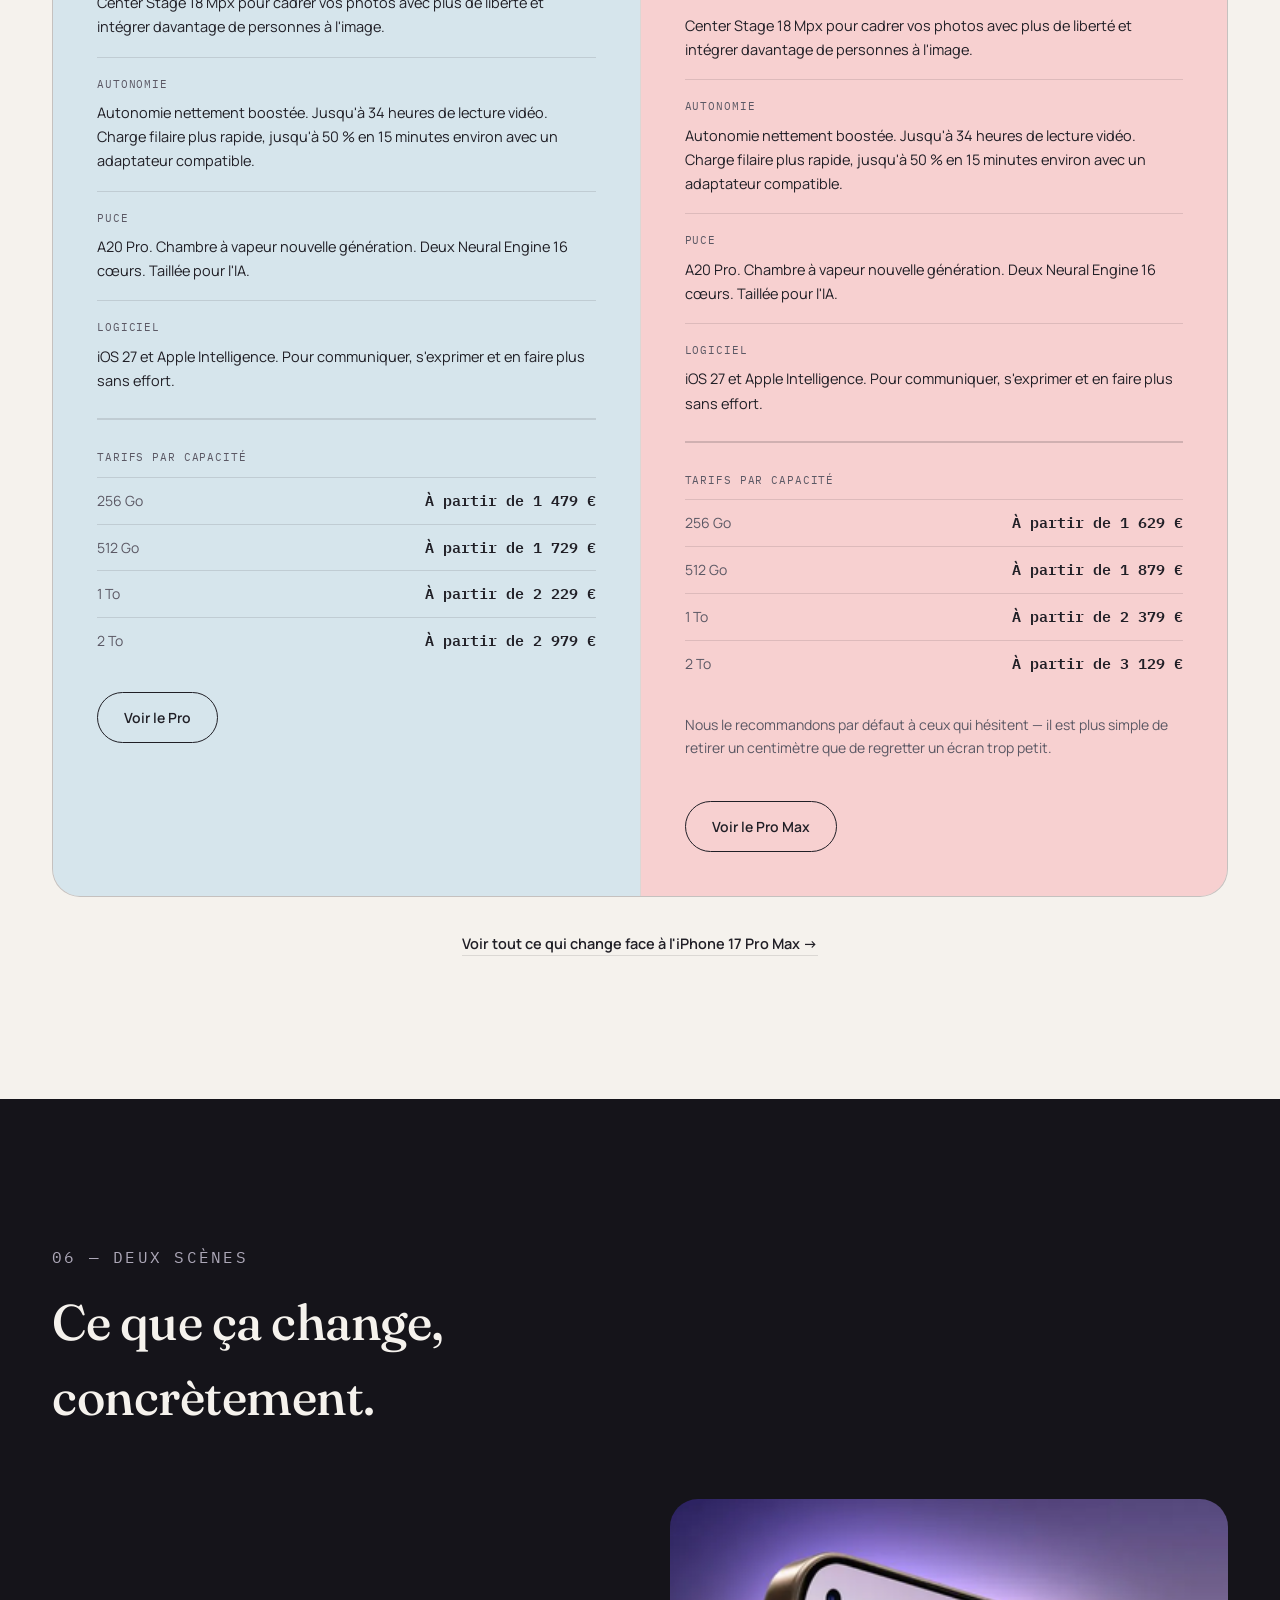
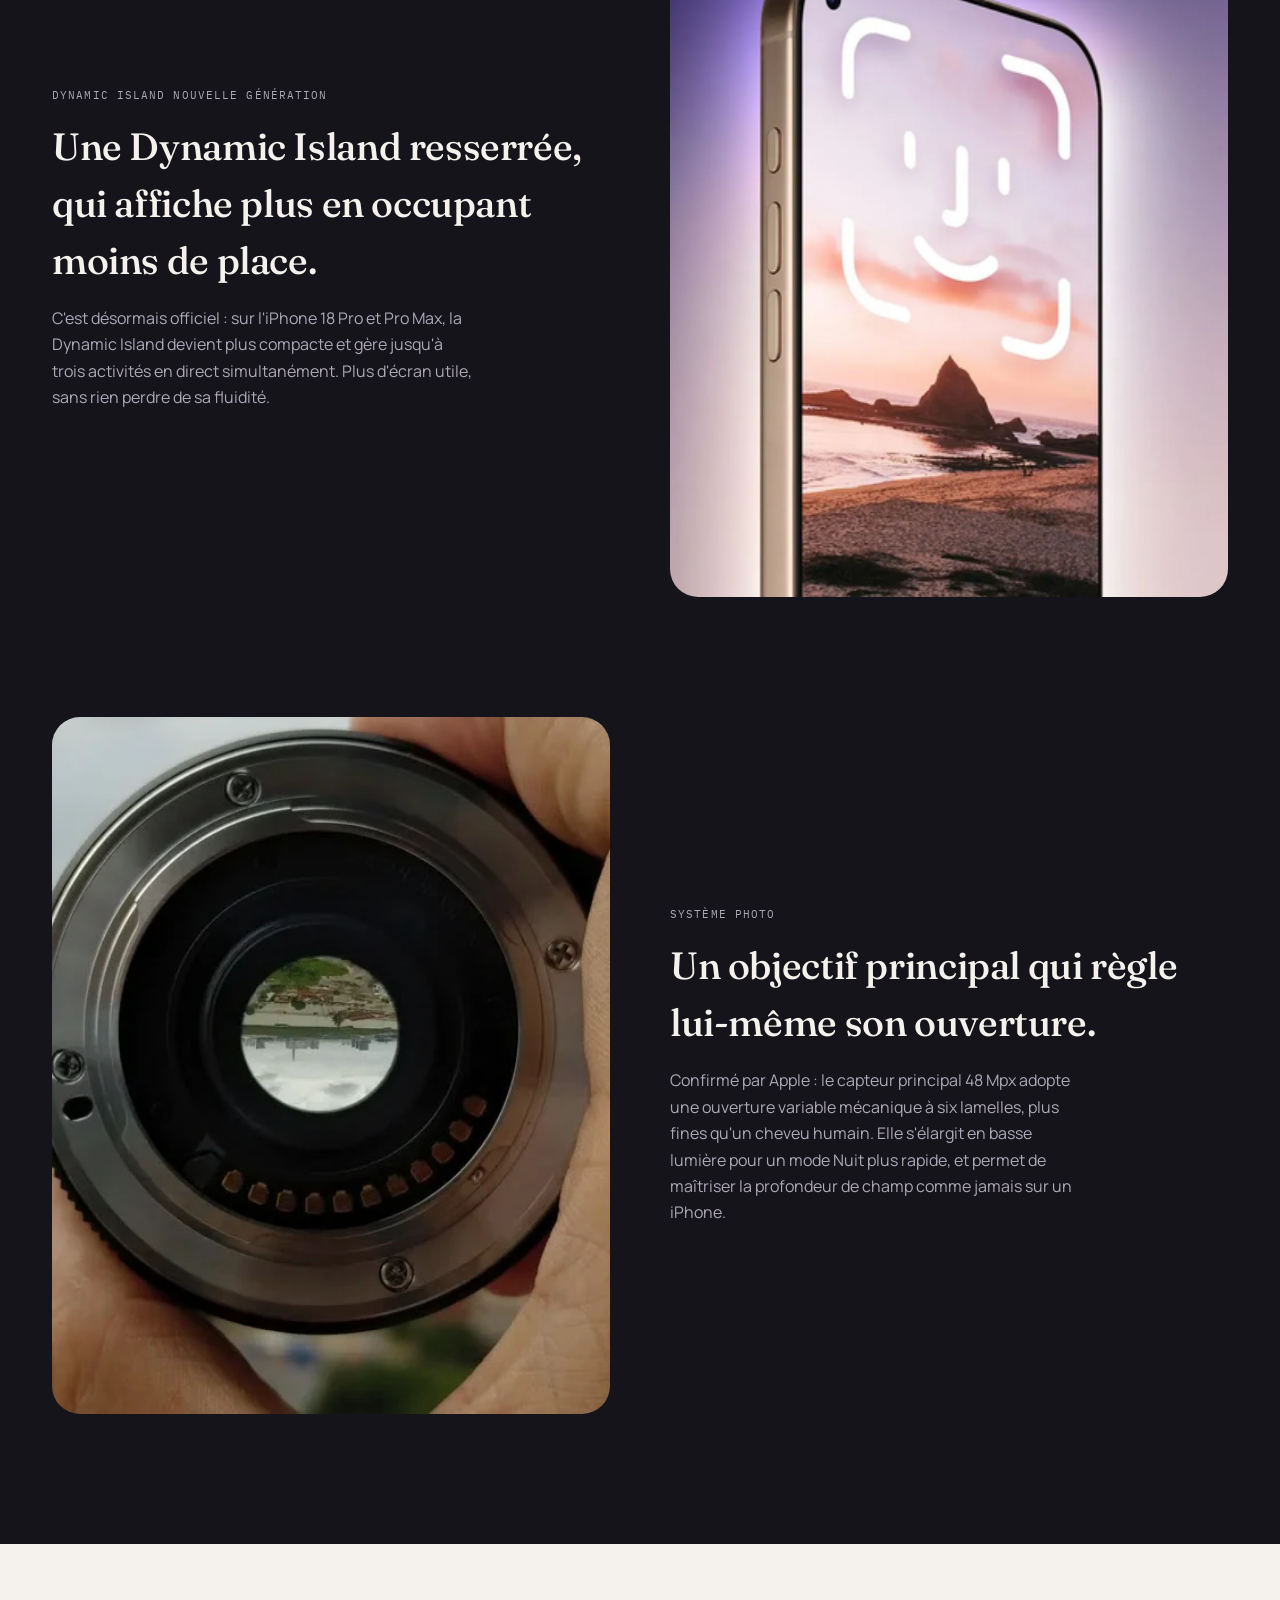
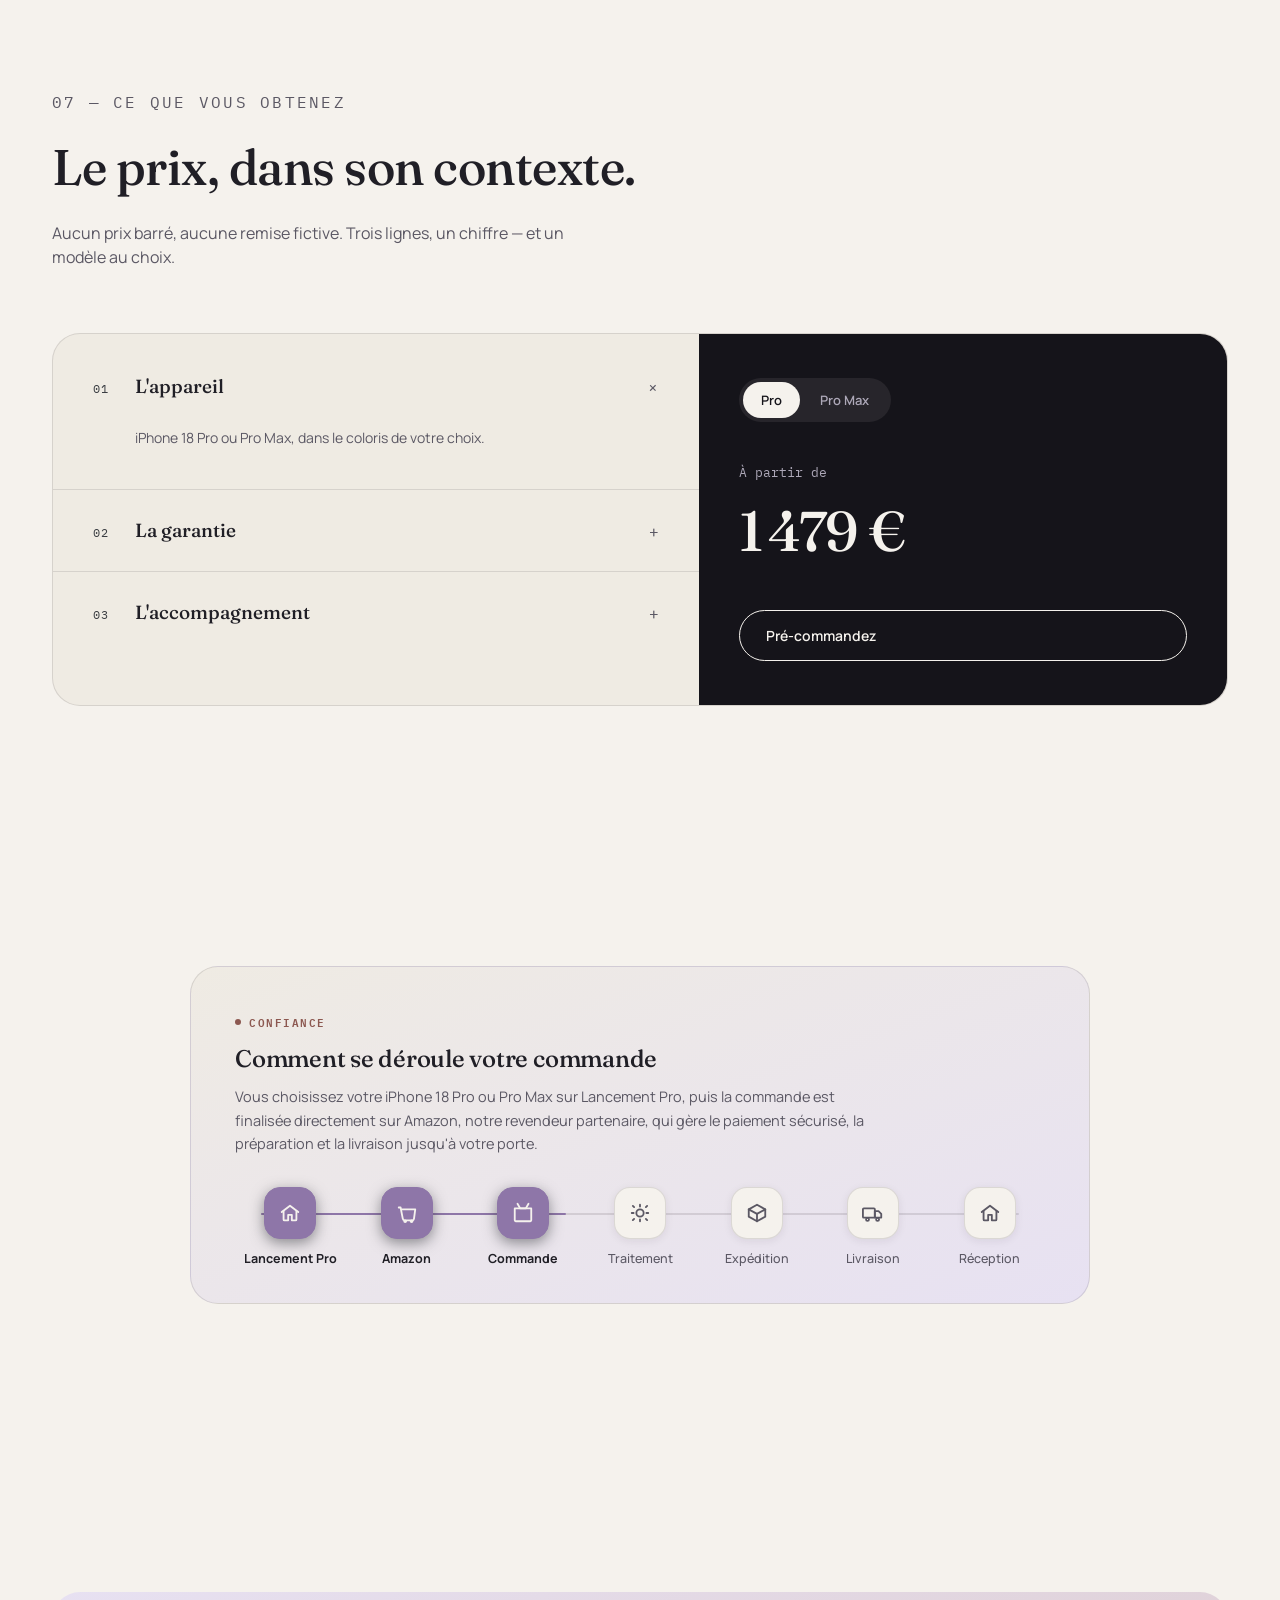
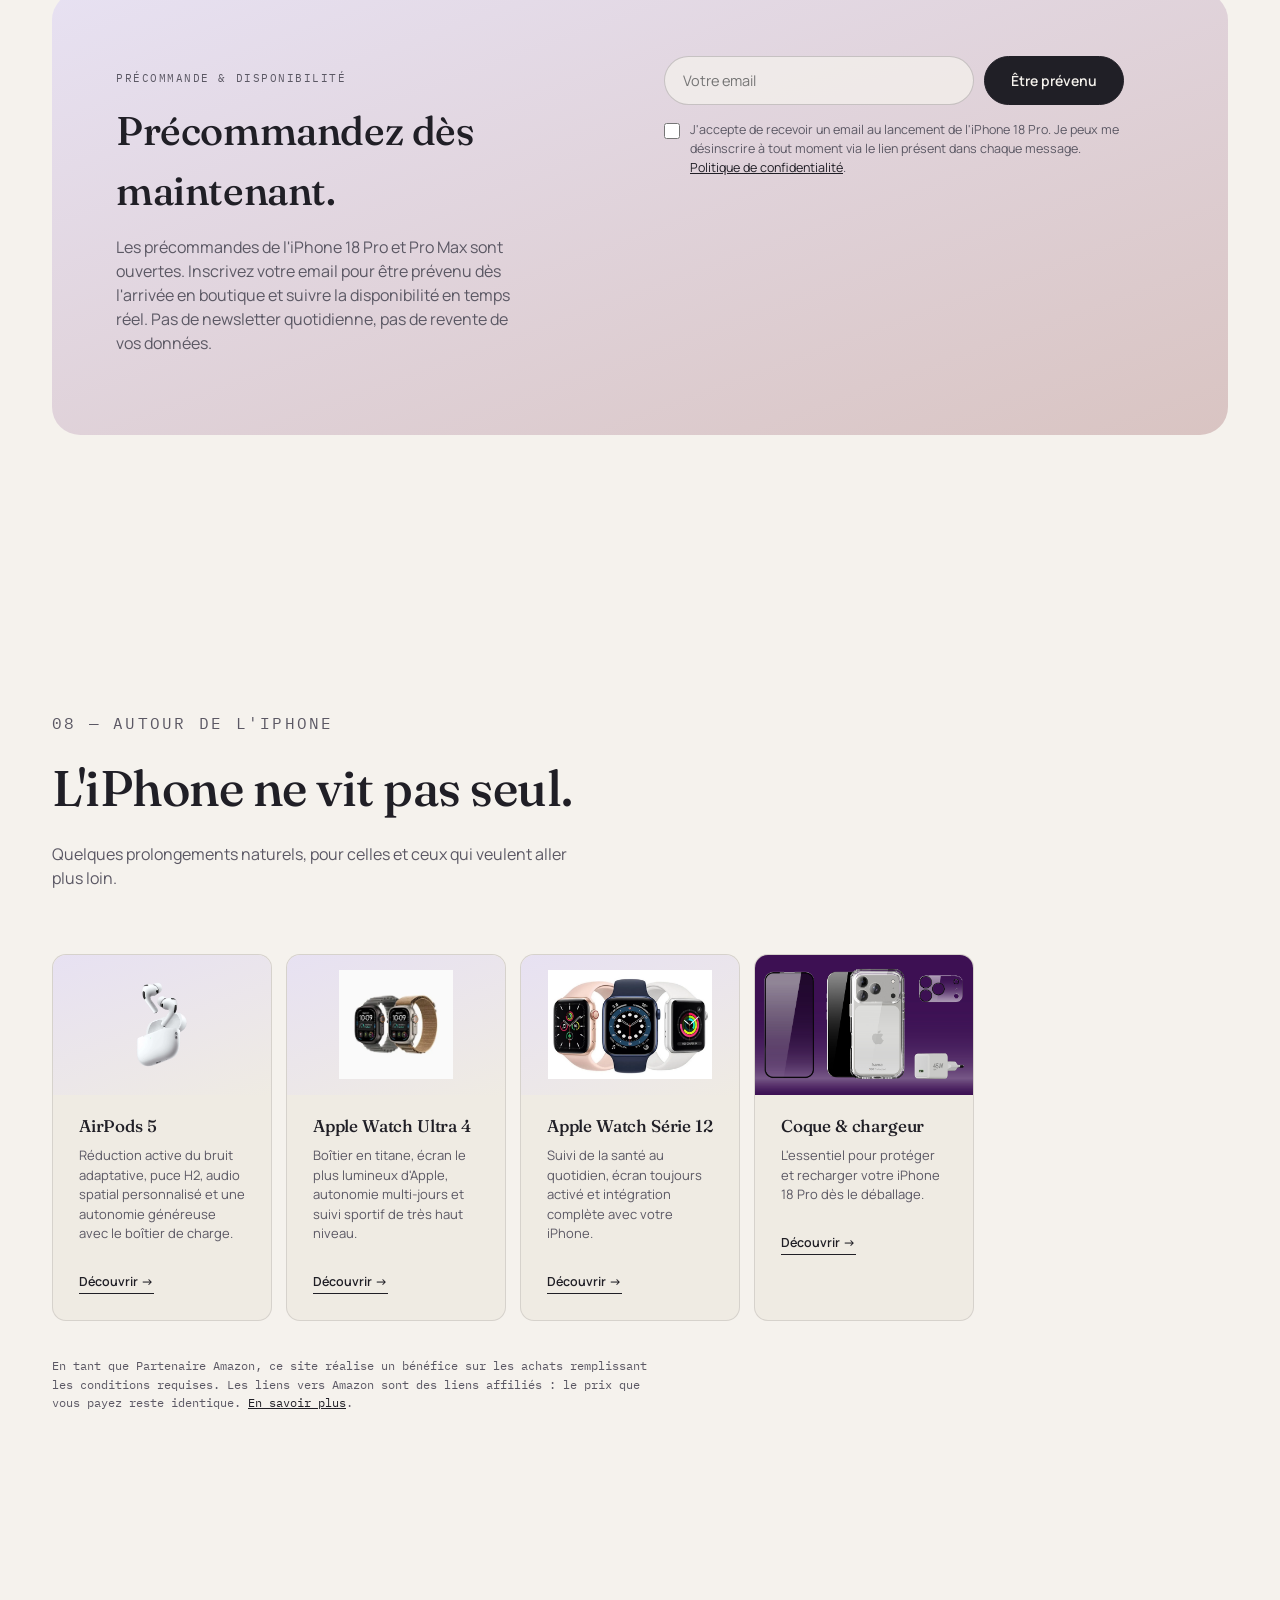
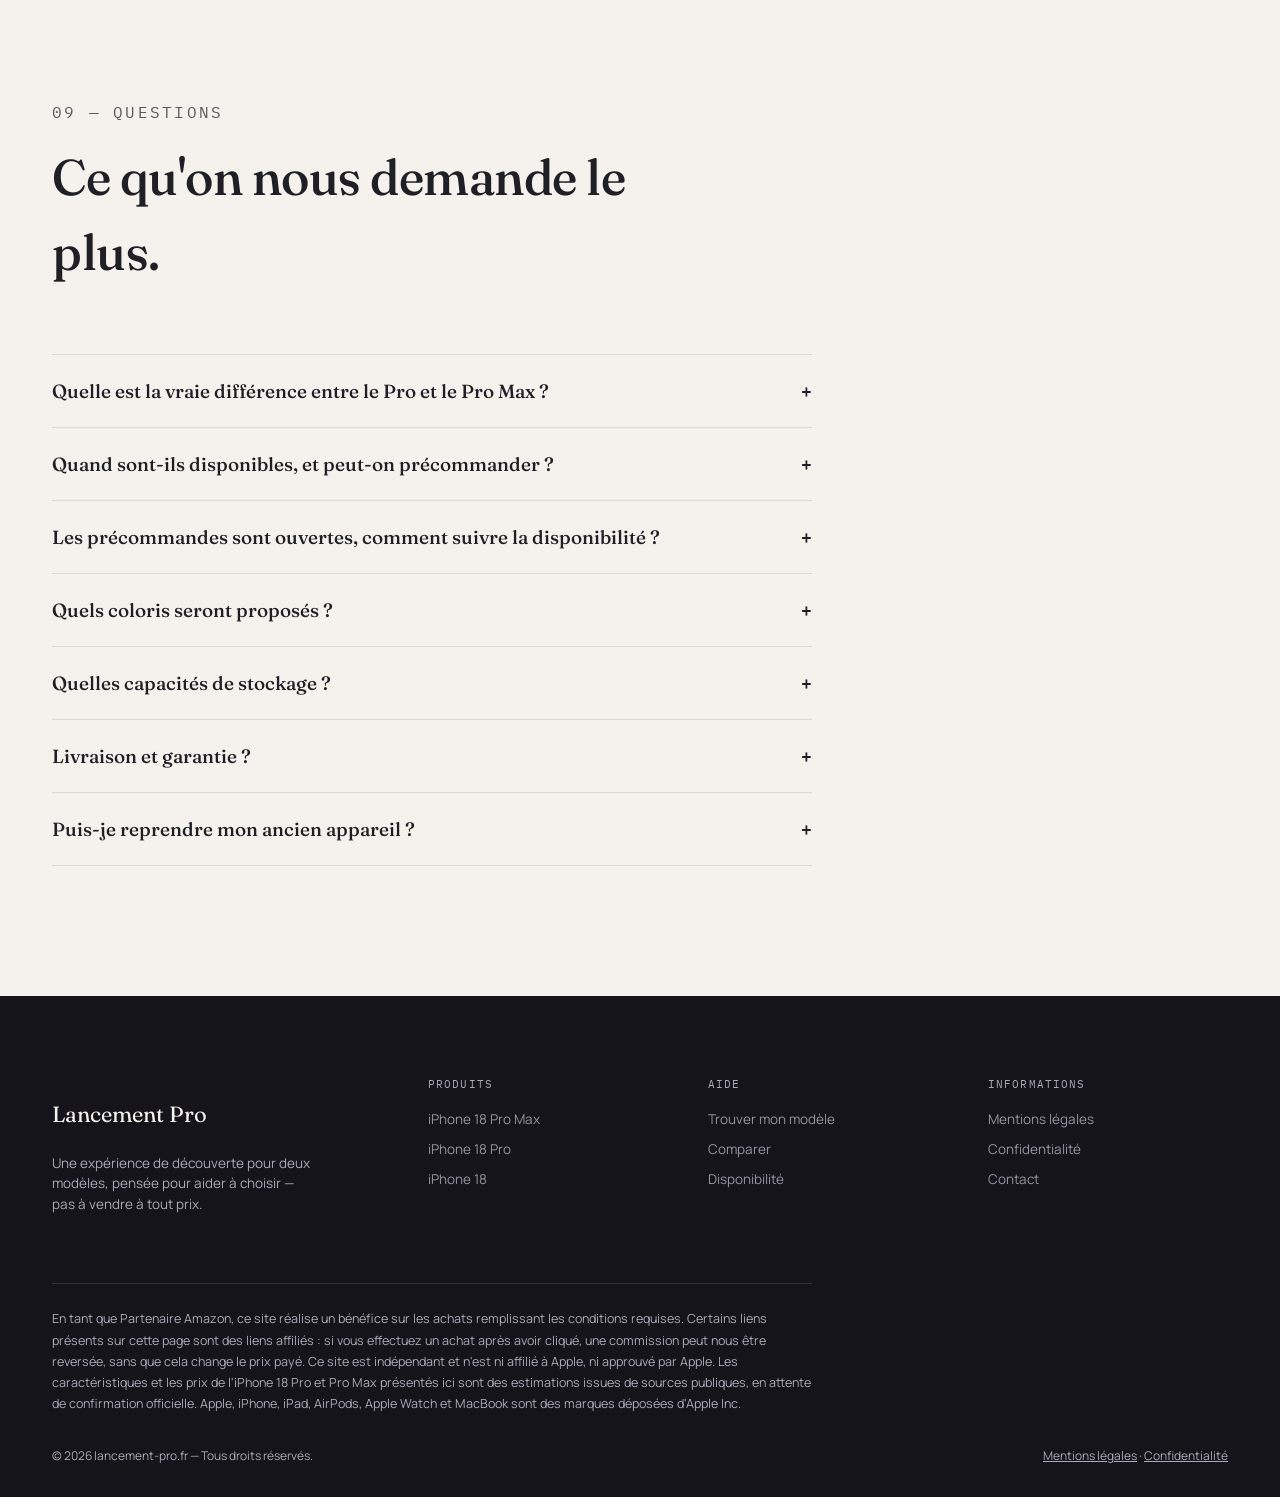
==== commit dab9b74e: "Revise iPhone 18 Pro features and add order tracking Updated content for iPhone 18 Pro and Pro Max f" ====
--- a/index.html
+++ b/index.html
@@ -1035,9 +1035,9 @@
         <img src="images/scene-ecran.webp" width="800" height="450" alt="Écran de l'iPhone 18 Pro Max sans îlot dynamique, Face ID intégré sous la dalle" loading="lazy" decoding="async">
       </div>
       <div class="moment-copy">
-        <p class="moment-tag">Technologie sous écran</p>
-        <h3>Un écran qui s'efface pour laisser place à l'image.</h3>
-        <p>Selon les dernières fuites, Face ID pourrait passer sous la dalle, avec une simple caméra frontale en trou d'épingle à la place de l'îlot dynamique actuel. Moins d'encadrement, plus d'image — à confirmer par Apple.</p>
+        <p class="moment-tag">Dynamic Island nouvelle génération</p>
+        <h3>Une Dynamic Island resserrée, qui affiche plus en occupant moins de place.</h3>
+        <p>C'est désormais officiel&nbsp;: sur l'iPhone 18 Pro et Pro Max, la Dynamic Island devient plus compacte et gère jusqu'à trois activités en direct simultanément. Plus d'écran utile, sans rien perdre de sa fluidité.</p>
       </div>
     </div>
 
@@ -1047,8 +1047,8 @@
       </div>
       <div class="moment-copy">
         <p class="moment-tag">Système photo</p>
-        <h3>Un objectif principal qui s'adapte à la lumière.</h3>
-        <p>Les informations qui circulent évoquent une ouverture variable sur l'objectif principal, des capteurs empilés plus avancés et une photographie computationnelle plus étroitement liée à Apple Intelligence. Rien n'est officiel — mais la direction est claire.</p>
+        <h3>Un objectif principal qui règle lui-même son ouverture.</h3>
+        <p>Confirmé par Apple&nbsp;: le capteur principal 48&nbsp;Mpx adopte une ouverture variable mécanique à six lamelles, plus fines qu'un cheveu humain. Elle s'élargit en basse lumière pour un mode Nuit plus rapide, et permet de maîtriser la profondeur de champ comme jamais sur un iPhone.</p>
       </div>
     </div>
   </div>
@@ -1101,6 +1101,65 @@
           <span class="price-amount" id="priceAmount">0 €</span>
         </p>
         <a href="https://www.amazon.fr/dp/B0HJBG9HKM?th=1&amp;linkCode=ll2&amp;tag=danybgv-21&amp;linkId=f405892b29eed7d1bedb0ce7a63fd329&amp;ref_=as_li_ss_tl" class="btn on-dark price-preorder-cta" id="pricePreorderCta" rel="sponsored nofollow noopener" target="_blank">Pré-commandez</a>
+      </div>
+    </div>
+  </div>
+</section>
+
+<!-- ================= ORDER TRACK ILLUSTRATION ================= -->
+<style>
+.lp-track{max-width:900px;margin:0 auto 28px;padding:36px clamp(20px,4vw,44px);border-radius:var(--radius-l);background:linear-gradient(160deg, var(--ivoire-2) 0%, var(--lavande) 100%);border:1px solid var(--line);}
+.lp-track-eyebrow{display:flex;align-items:center;gap:8px;font-family:var(--font-mono);font-size:11px;letter-spacing:0.14em;text-transform:uppercase;color:var(--iphone-red);font-weight:600;}
+.lp-track-eyebrow::before{content:"";width:6px;height:6px;border-radius:50%;background:var(--iphone-red);}
+.lp-track-title{margin-top:10px;font-family:var(--font-display);font-weight:500;font-size:clamp(19px,2.4vw,24px);color:var(--text-ink);}
+.lp-track-desc{margin-top:8px;color:var(--text-ink-soft);font-size:14.5px;line-height:1.6;max-width:640px;}
+.lp-track-row{display:flex;align-items:flex-start;justify-content:space-between;gap:6px;margin-top:32px;position:relative;}
+.lp-track-row::before{content:"";position:absolute;top:26px;left:26px;right:26px;height:2px;background:var(--line);z-index:0;border-radius:2px;}
+.lp-track-row::after{content:"";position:absolute;top:26px;left:26px;width:calc(((100% - 52px) / 6) * 2 + 52px);height:2px;background:var(--mauve);z-index:0;border-radius:2px;}
+.lp-track-step{position:relative;z-index:1;display:flex;flex-direction:column;align-items:center;gap:12px;flex:1;min-width:0;}
+.lp-track-icon{width:52px;height:52px;border-radius:16px;display:flex;align-items:center;justify-content:center;background:var(--text-light);border:1px solid var(--line);color:var(--text-ink-soft);flex-shrink:0;box-shadow:0 2px 8px rgba(32,31,38,0.08);transition:transform .3s var(--ease);}
+.lp-track-step.brand .lp-track-icon{background:var(--encre);color:var(--text-light);border-color:var(--encre);box-shadow:0 4px 14px rgba(21,20,26,0.28);}
+.lp-track-step.done .lp-track-icon{background:var(--mauve);color:var(--text-light);border-color:var(--mauve);box-shadow:0 4px 14px var(--accent-glow);}
+.lp-track-icon svg{width:22px;height:22px;}
+.lp-track-label{font-family:var(--font-body);font-size:12.5px;color:var(--text-ink-soft);text-align:center;line-height:1.3;font-weight:500;}
+.lp-track-step.brand .lp-track-label,.lp-track-step.done .lp-track-label{color:var(--text-ink);font-weight:700;}
+@media (max-width:700px){.lp-track{padding:24px 18px;}.lp-track-row{gap:2px;}.lp-track-label{font-size:10px;}.lp-track-icon{width:38px;height:38px;border-radius:12px;}.lp-track-icon svg{width:17px;height:17px;}.lp-track-row::before,.lp-track-row::after{top:19px;left:19px;}.lp-track-row::after{width:calc(((100% - 38px) / 6) * 2 + 38px);}.lp-track-row::before{right:19px;}}
+</style>
+<section>
+  <div class="wrap">
+    <div class="lp-track reveal">
+      <p class="lp-track-eyebrow">Confiance</p>
+      <h3 class="lp-track-title">Comment se déroule votre commande</h3>
+      <p class="lp-track-desc">Vous choisissez votre iPhone 18 Pro ou Pro Max sur Lancement Pro, puis la commande est finalisée directement sur Amazon, notre revendeur partenaire, qui gère le paiement sécurisé, la préparation et la livraison jusqu'à votre porte.</p>
+      <div class="lp-track-row">
+        <div class="lp-track-step brand done">
+          <span class="lp-track-icon"><svg viewBox="0 0 24 24" fill="none" stroke="currentColor" stroke-width="2" stroke-linecap="round" stroke-linejoin="round"><path d="M3 11l9-7 9 7"/><path d="M5 10v9a1 1 0 0 0 1 1h4v-6h4v6h4a1 1 0 0 0 1-1v-9"/></svg></span>
+          <span class="lp-track-label">Lancement Pro</span>
+        </div>
+        <div class="lp-track-step done">
+          <span class="lp-track-icon"><svg viewBox="0 0 24 24" fill="none" stroke="currentColor" stroke-width="2" stroke-linecap="round" stroke-linejoin="round"><path d="M3 6h2l2.4 12.2a2 2 0 0 0 2 1.8h8.2a2 2 0 0 0 2-1.6L21 8H6"/><circle cx="10" cy="21" r="1"/><circle cx="17" cy="21" r="1"/></svg></span>
+          <span class="lp-track-label">Amazon</span>
+        </div>
+        <div class="lp-track-step done">
+          <span class="lp-track-icon"><svg viewBox="0 0 24 24" fill="none" stroke="currentColor" stroke-width="2" stroke-linecap="round" stroke-linejoin="round"><path d="M6 2l3 5h6l3-5"/><path d="M3 7h18v13a1 1 0 0 1-1 1H4a1 1 0 0 1-1-1z"/></svg></span>
+          <span class="lp-track-label">Commande</span>
+        </div>
+        <div class="lp-track-step">
+          <span class="lp-track-icon"><svg viewBox="0 0 24 24" fill="none" stroke="currentColor" stroke-width="2" stroke-linecap="round" stroke-linejoin="round"><circle cx="12" cy="12" r="4"/><path d="M12 3v2M12 19v2M4.2 4.2l1.4 1.4M18.4 18.4l1.4 1.4M3 12h2M19 12h2M4.2 19.8l1.4-1.4M18.4 5.6l1.4-1.4"/></svg></span>
+          <span class="lp-track-label">Traitement</span>
+        </div>
+        <div class="lp-track-step">
+          <span class="lp-track-icon"><svg viewBox="0 0 24 24" fill="none" stroke="currentColor" stroke-width="2" stroke-linecap="round" stroke-linejoin="round"><path d="M21 8L12 3 3 8l9 5 9-5z"/><path d="M3 8v8l9 5 9-5V8"/><path d="M12 13v8"/></svg></span>
+          <span class="lp-track-label">Expédition</span>
+        </div>
+        <div class="lp-track-step">
+          <span class="lp-track-icon"><svg viewBox="0 0 24 24" fill="none" stroke="currentColor" stroke-width="2" stroke-linecap="round" stroke-linejoin="round"><rect x="1" y="7" width="13" height="10" rx="1"/><path d="M14 10h4l3 3v4h-7z"/><circle cx="6" cy="19" r="1.6"/><circle cx="17" cy="19" r="1.6"/></svg></span>
+          <span class="lp-track-label">Livraison</span>
+        </div>
+        <div class="lp-track-step">
+          <span class="lp-track-icon"><svg viewBox="0 0 24 24" fill="none" stroke="currentColor" stroke-width="2" stroke-linecap="round" stroke-linejoin="round"><path d="M3 11l9-7 9 7"/><path d="M5 10v9a1 1 0 0 0 1 1h4v-6h4v6h4a1 1 0 0 0 1-1v-9"/></svg></span>
+          <span class="lp-track-label">Réception</span>
+        </div>
       </div>
     </div>
   </div>
@@ -1180,7 +1239,7 @@
         <div class="eco-photo cover-photo"><img src="images/eco-macbook-neo.webp" width="980" height="654" alt="MacBook Neo 13 pouces" loading="lazy" decoding="async"></div>
         <h3>Coque &amp; chargeur</h3>
         <p>L'essentiel pour protéger et recharger votre iPhone 18 Pro dès le déballage.</p>
-        <a href="https://www.amazon.fr/cart?&amp;linkCode=ll2&amp;tag=danybgv-21&amp;linkId=bdf77a90c8e259d3f3767f44c85dd084&amp;ref_=as_li_ss_tl" class="eco-cta" rel="sponsored nofollow noopener" target="_blank">Découvrir →</a>
+        <a href="https://www.amazon.fr/hz/wishlist/ls/Z6L2GEDDLG3F?&amp;linkCode=ll2&amp;tag=danybgv-21&amp;linkId=1578cca4374b5896e2b891a6735ba430&amp;ref_=as_li_ss_tl" class="eco-cta" rel="sponsored nofollow noopener" target="_blank">Découvrir →</a>
       </div>
     </div>
 
@@ -1201,15 +1260,15 @@
     <div class="faq-list reveal">
       <div class="faq-item">
         <h3><button type="button" class="faq-q"><span>Quelle est la vraie différence entre le Pro et le Pro Max&nbsp;?</span><span class="plus" aria-hidden="true">+</span></button></h3>
-        <div class="faq-a"><p>Le format, en priorité — écran, autonomie et puce (A20 pour le Pro, A20 Pro pour le Pro Max) évoluent avec la taille. Les deux partagent la même finition et la même génération technologique.</p></div>
+        <div class="faq-a"><p>Le format d'abord&nbsp;: 6,3 pouces pour le Pro, 6,9 pouces pour le Pro Max. Les deux embarquent la même puce A20 Pro gravée en 2&nbsp;nm, le même capteur principal à ouverture variable et la même Dynamic Island compacte. La vraie différence se joue sur l'autonomie&nbsp;: 36 heures de lecture vidéo pour le Pro, contre 45 heures pour le Pro Max — un record sur iPhone.</p></div>
       </div>
       <div class="faq-item">
-        <h3><button type="button" class="faq-q"><span>Quand seront-ils disponibles, et peut-on précommander&nbsp;?</span><span class="plus" aria-hidden="true">+</span></button></h3>
-        <div class="faq-a"><p>Apple lance traditionnellement ses iPhone en septembre, avec une période de précommande qui s'ouvre généralement quelques jours avant la disponibilité en boutique. Une annonce à l'automne 2026 est donc attendue pour l'iPhone 18 Pro et Pro Max, précommandes comprises. Le Pro et le Pro Max ouvriraient le bal, suivis par l'iPhone 18 standard début 2027.</p></div>
+        <h3><button type="button" class="faq-q"><span>Quand sont-ils disponibles, et peut-on précommander&nbsp;?</span><span class="plus" aria-hidden="true">+</span></button></h3>
+        <div class="faq-a"><p>Apple a officialisé l'iPhone 18 Pro et Pro Max le 9 septembre 2026. Les précommandes sont ouvertes depuis le 12 septembre, et la commercialisation en boutique a démarré le 18 septembre. L'iPhone 18 standard, lui, n'est attendu qu'au printemps 2027.</p></div>
       </div>
       <div class="faq-item">
-        <h3><button type="button" class="faq-q"><span>Comment être alerté de l'ouverture des précommandes&nbsp;?</span><span class="plus" aria-hidden="true">+</span></button></h3>
-        <div class="faq-a"><p>Inscrivez votre email dans la section « Précommande &amp; disponibilité » de cette page&nbsp;: vous recevrez un seul message dès l'annonce officielle d'Apple, avec la date de sortie, l'ouverture des précommandes et le prix confirmé de l'iPhone 18 Pro et Pro Max.</p></div>
+        <h3><button type="button" class="faq-q"><span>Les précommandes sont ouvertes, comment suivre la disponibilité&nbsp;?</span><span class="plus" aria-hidden="true">+</span></button></h3>
+        <div class="faq-a"><p>Inscrivez votre email dans la section « Précommande &amp; disponibilité » de cette page&nbsp;: vous serez prévenu dès que le modèle et la capacité de votre choix sont disponibles, alors que les précommandes de l'iPhone 18 Pro et Pro Max ont ouvert le 12 septembre 2026.</p></div>
       </div>
       <div class="faq-item">
         <h3><button type="button" class="faq-q"><span>Quels coloris seront proposés&nbsp;?</span><span class="plus" aria-hidden="true">+</span></button></h3>
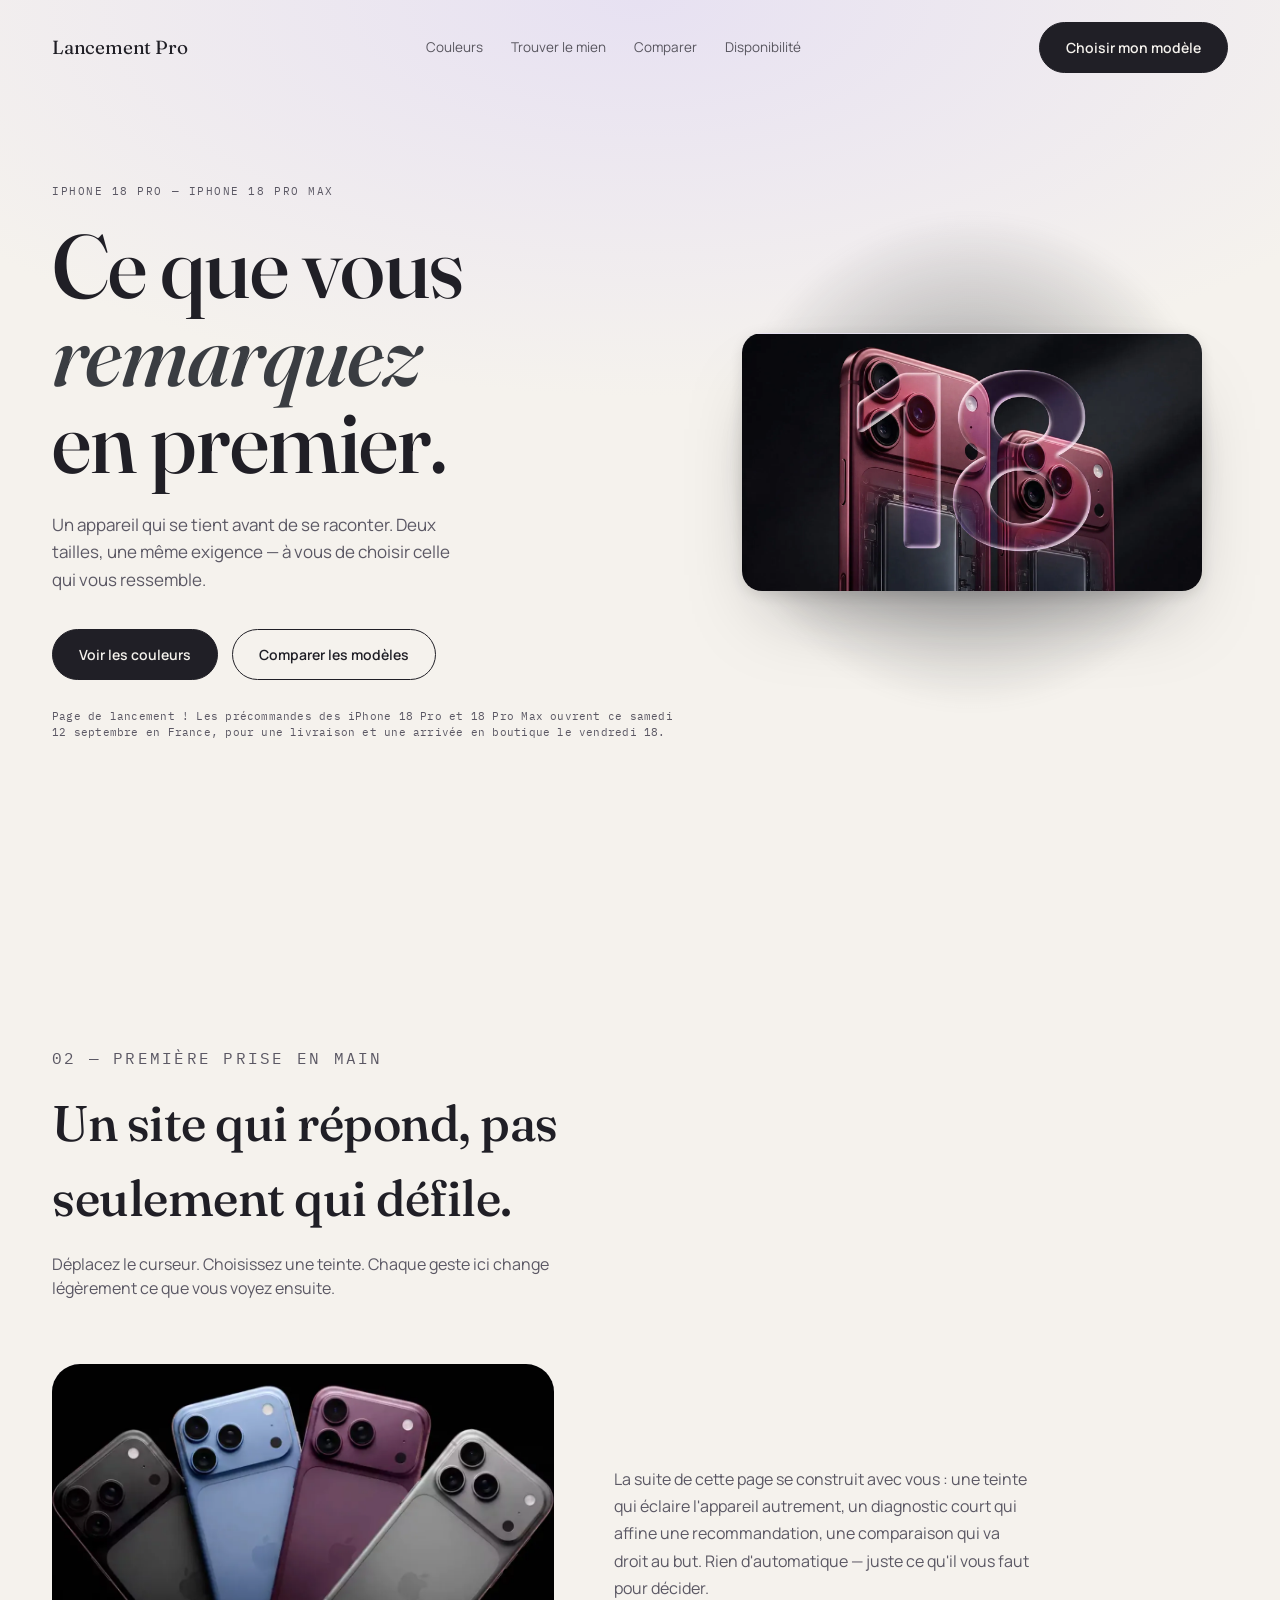
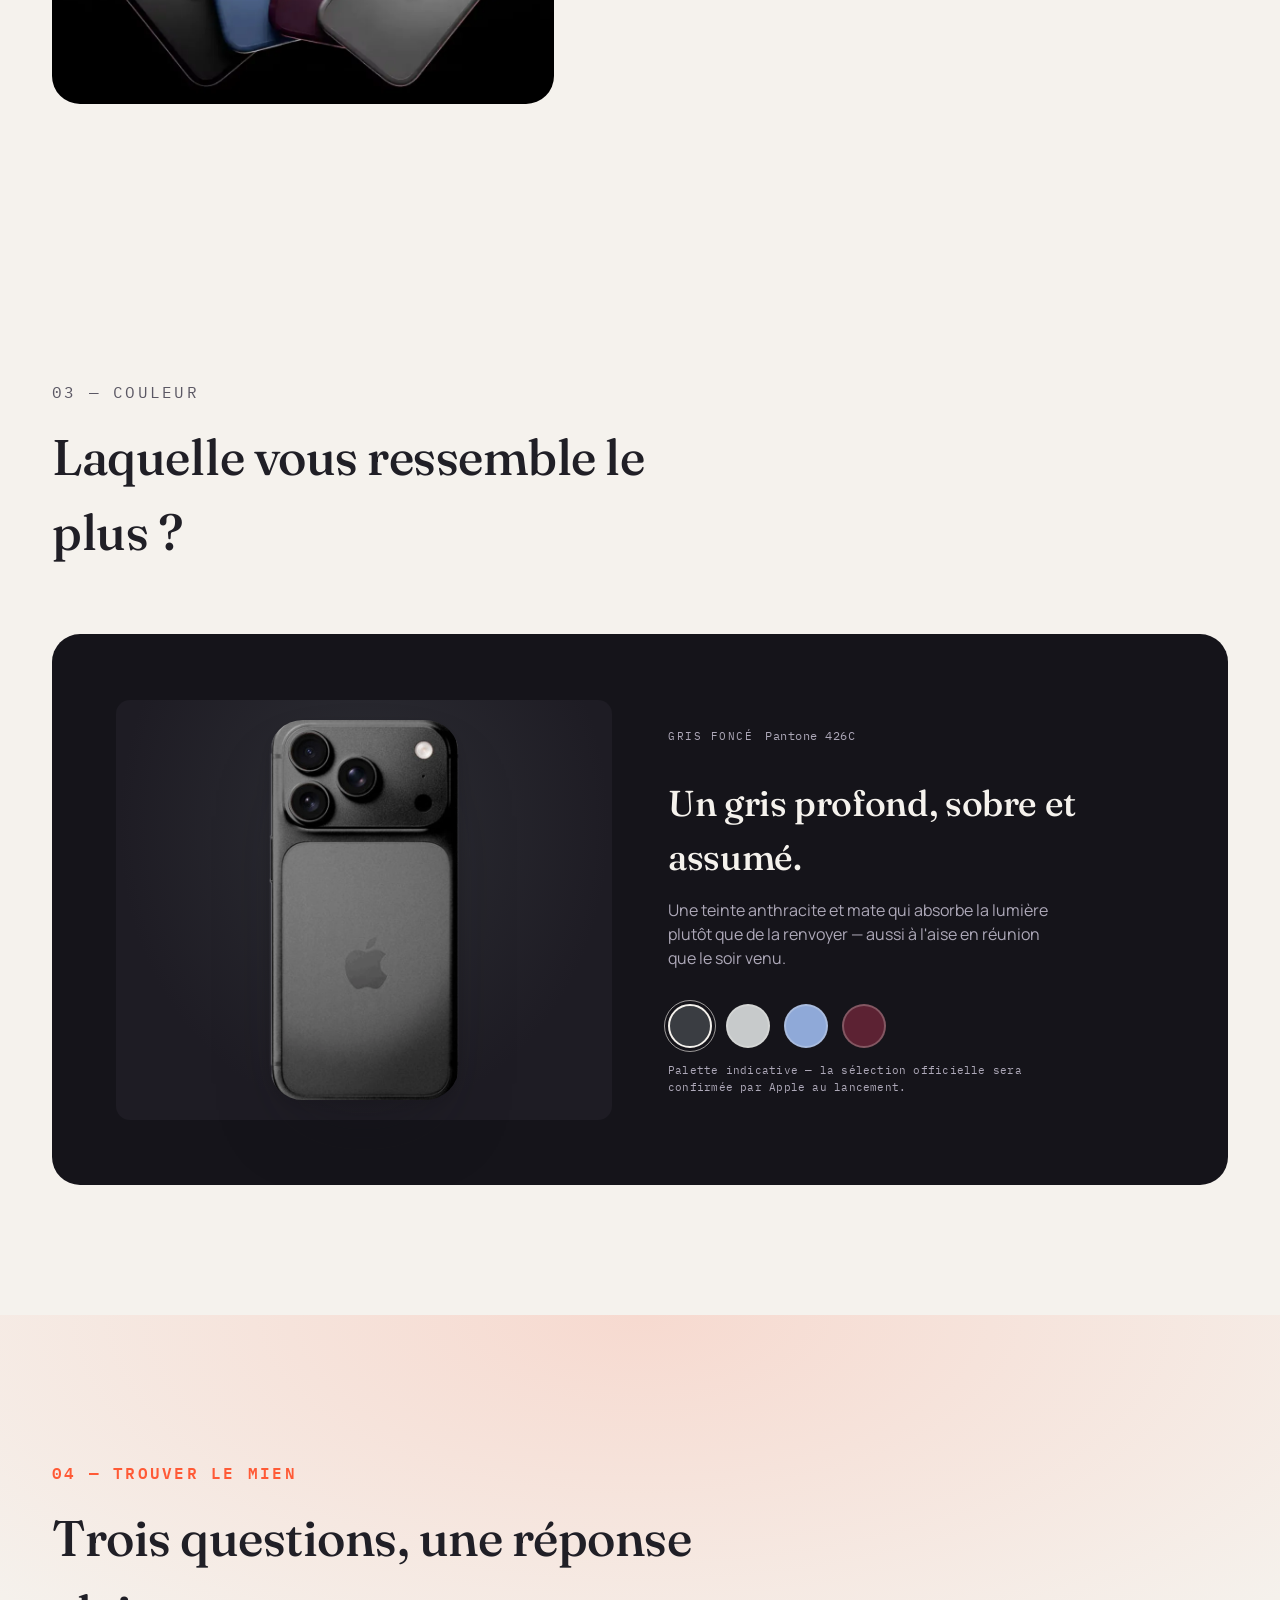
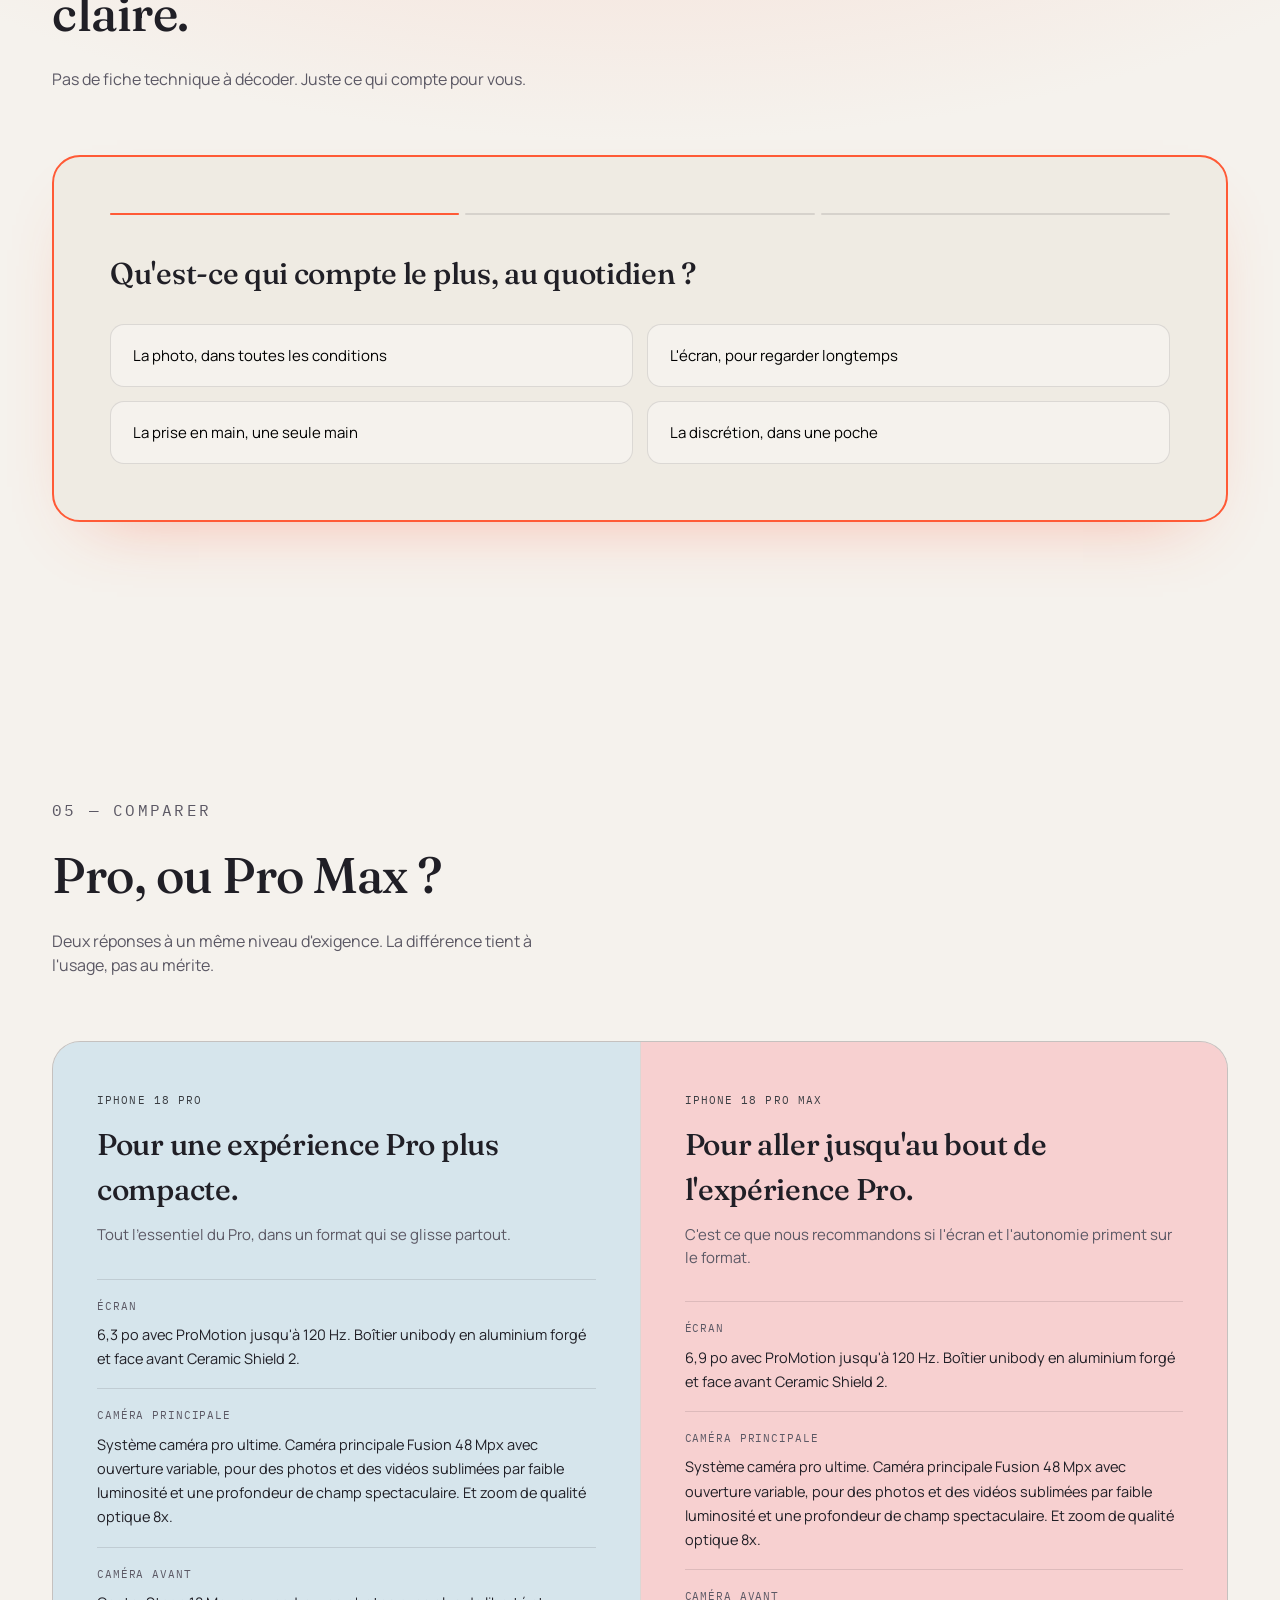
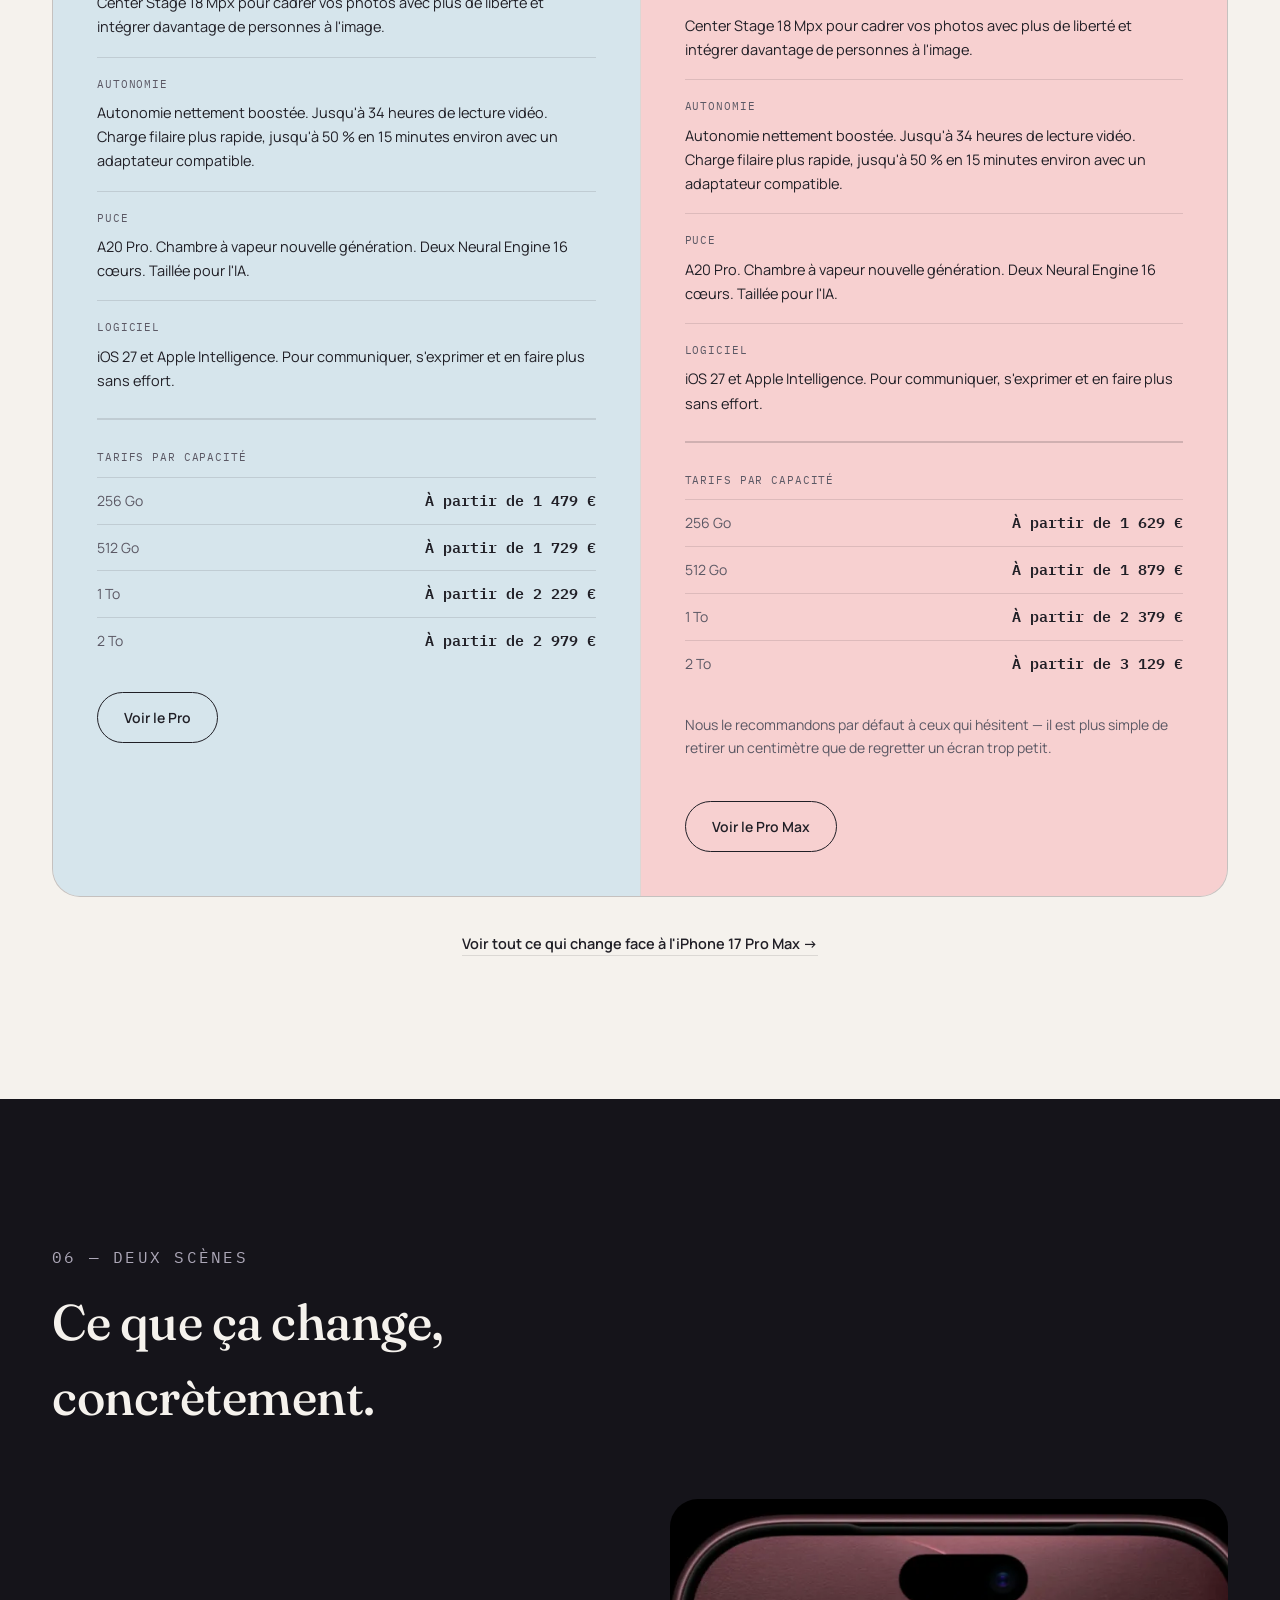
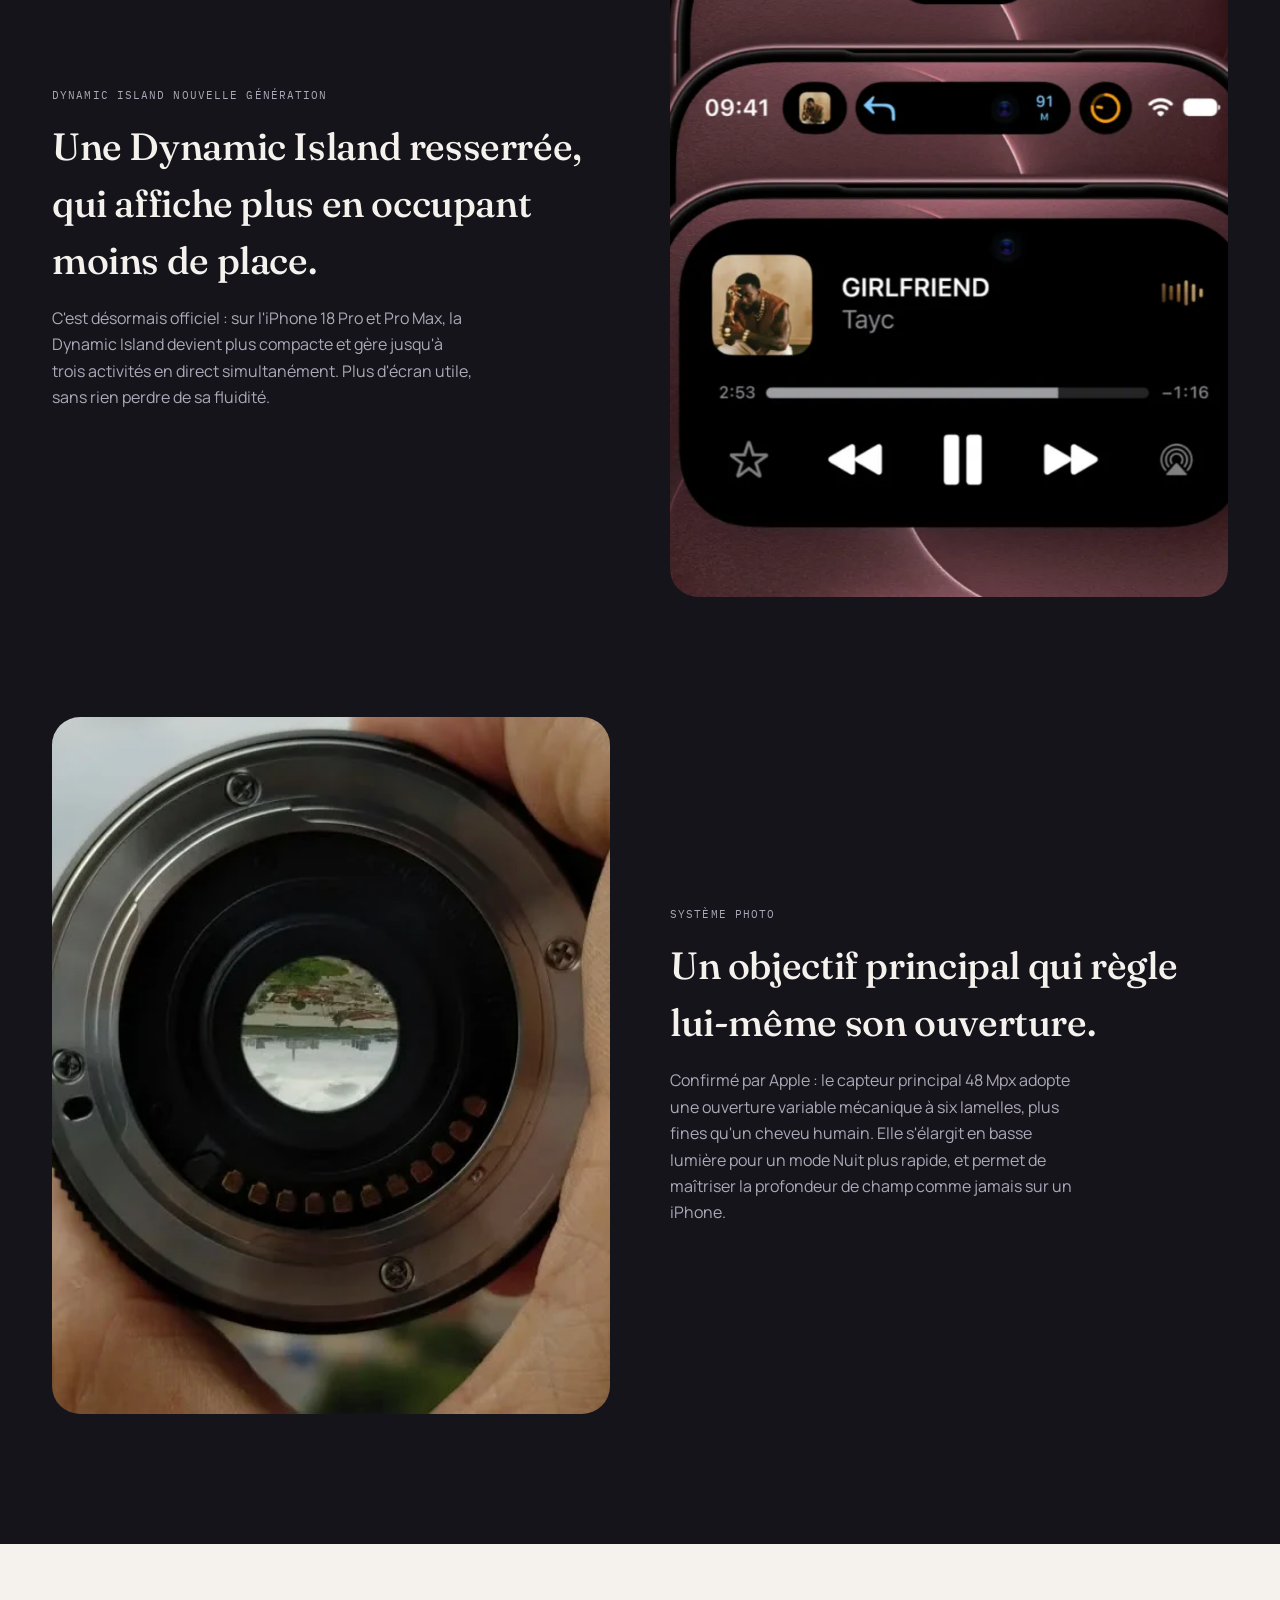
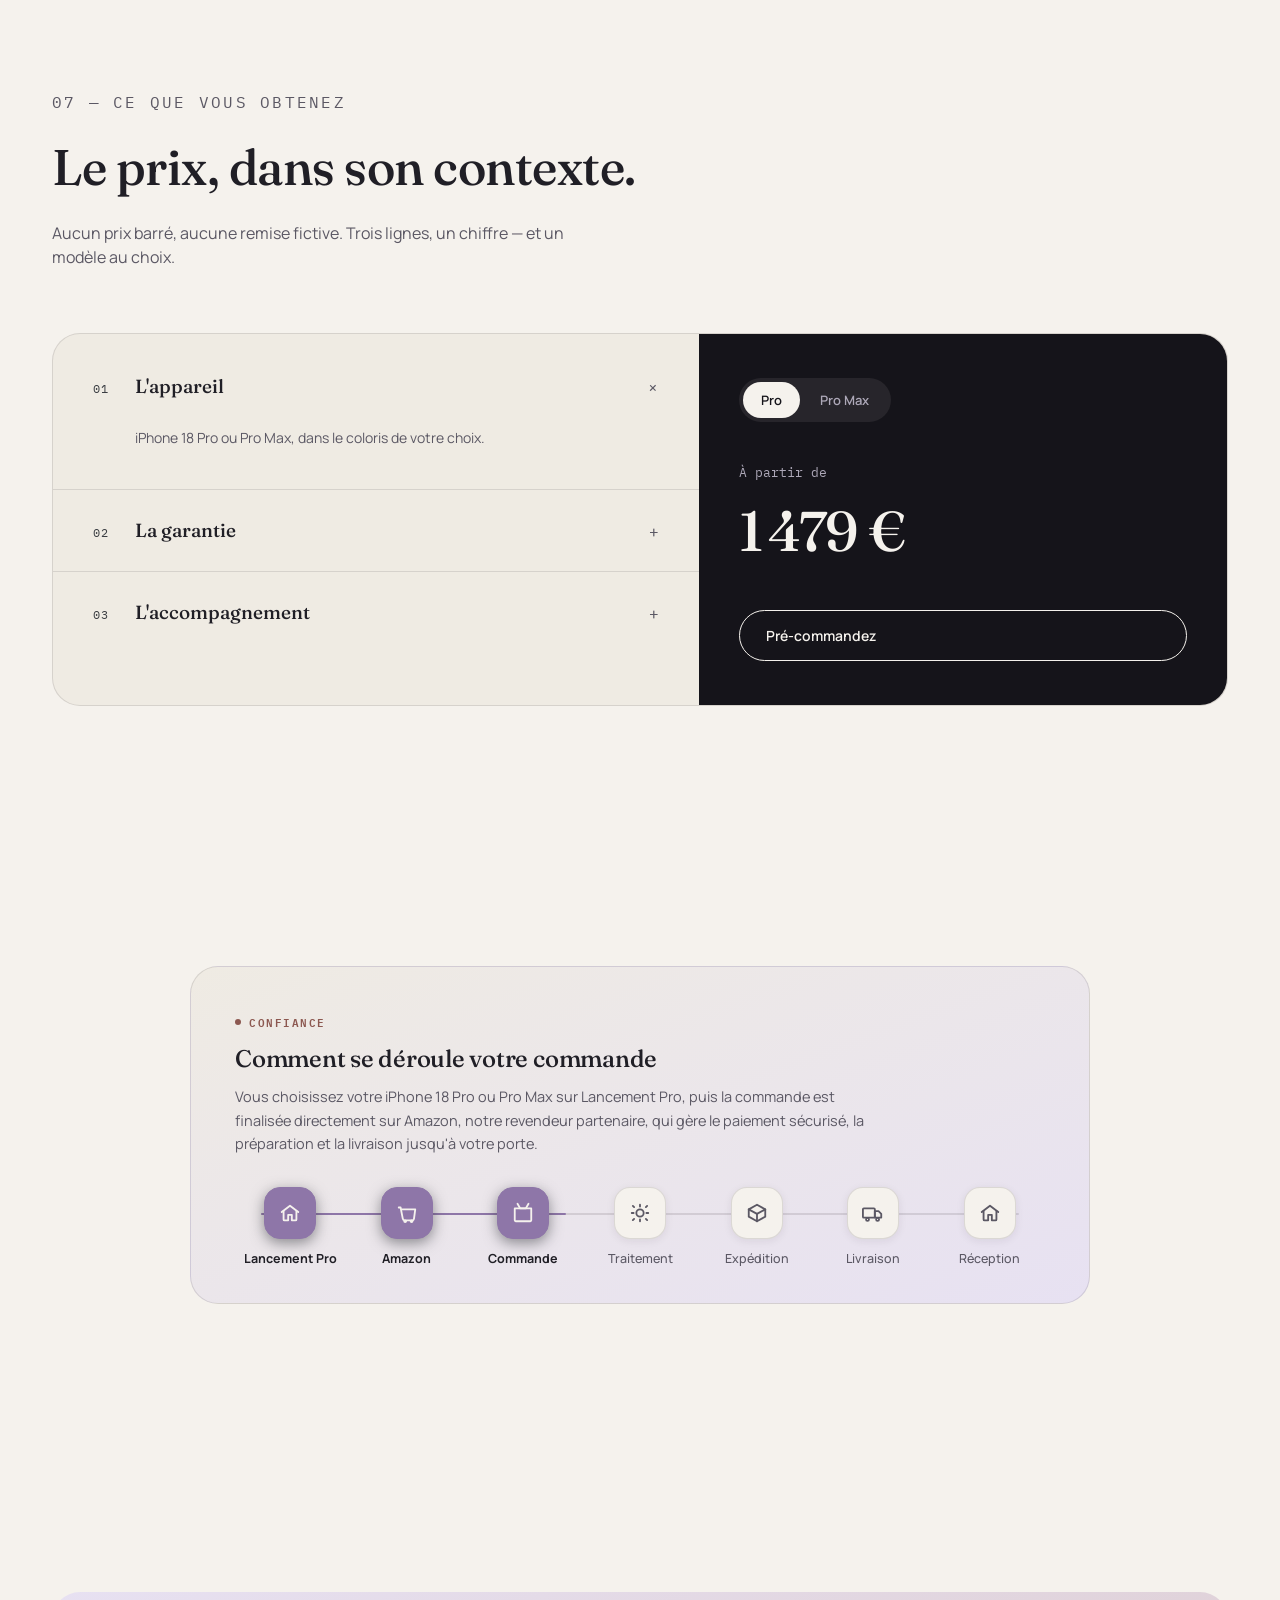
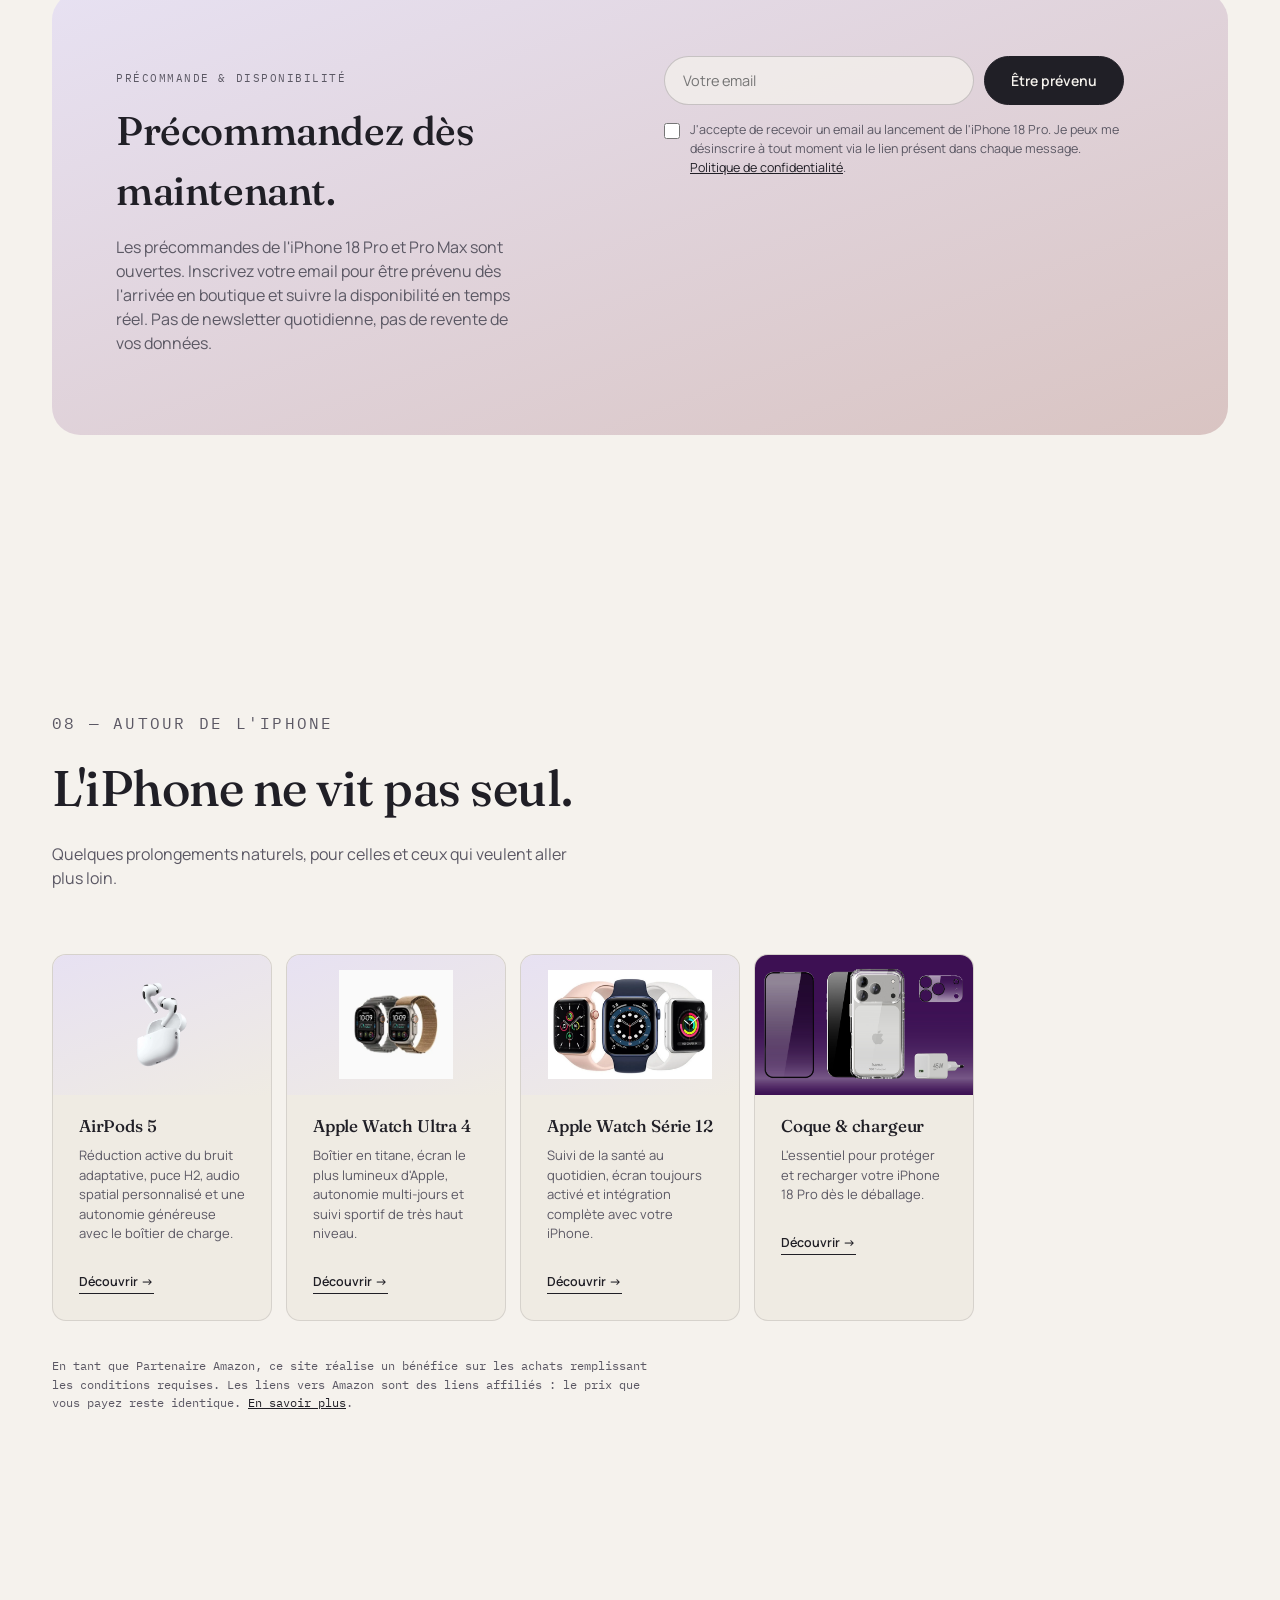
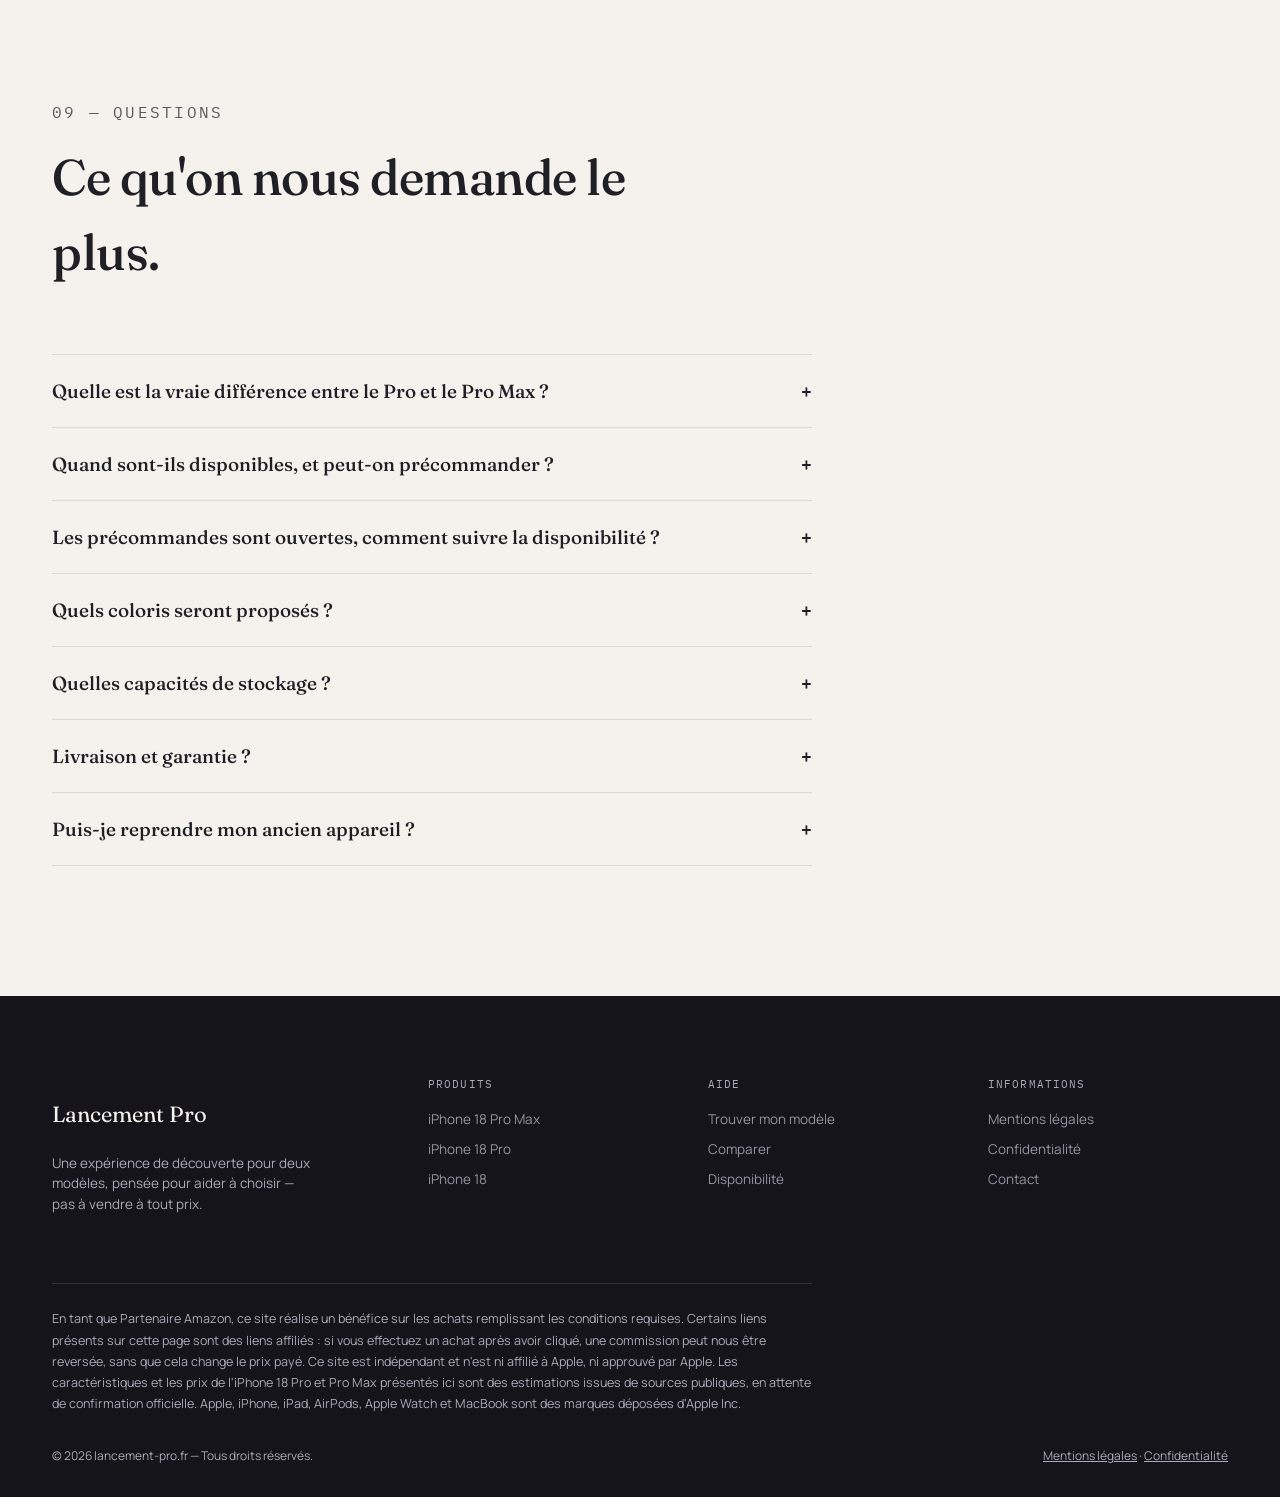
==== commit e4c5d1f6: "Enhance cookie banner for audience measurement and ads Updated cookie consent message to include tar" ====
--- a/index.html
+++ b/index.html
@@ -1344,7 +1344,7 @@
 
 <!-- ================= BANDEAU COOKIES ================= -->
 <div class="cookie-banner" id="cookieBanner" role="dialog" aria-live="polite" aria-label="Gestion des cookies">
-  <p>Ce site souhaite déposer un cookie de mesure d'audience pour comprendre quelles pages sont consultées. Aucune donnée n'est revendue. Vous pouvez refuser sans perdre l'accès au contenu.</p>
+  <p>Ce site souhaite déposer des cookies de mesure d'audience et, le cas échéant, de publicité ciblée (Meta/Facebook) pour comprendre quelles pages sont consultées et mesurer l'efficacité de ses campagnes. Aucune donnée n'est revendue. Vous pouvez refuser sans perdre l'accès au contenu.</p>
   <div class="cookie-actions">
     <button type="button" class="btn primary" id="cookieAccept">Accepter</button>
     <button type="button" class="btn on-dark" id="cookieRefuse">Refuser</button>
@@ -1450,6 +1450,9 @@
   // Dès que vous renseignez un identifiant, le bandeau cookies apparaît
   // et le script de mesure n'est chargé qu'après acceptation.
   var ANALYTICS_ID = "";
+  // Identifiant du Pixel Meta (Facebook/Instagram Ads). Même logique :
+  // vide = rien n'est chargé. Renseigné = chargé uniquement après acceptation du bandeau.
+  var META_PIXEL_ID = "";
 
   var reducedMotion = window.matchMedia('(prefers-reduced-motion: reduce)').matches;
 
@@ -1843,10 +1846,22 @@
     gtag('config', ANALYTICS_ID, { anonymize_ip: true });
   }
 
-  if(ANALYTICS_ID){
+  function loadMetaPixel(){
+    if(!META_PIXEL_ID) return;
+    !function(f,b,e,v,n,t,s){if(f.fbq)return;n=f.fbq=function(){n.callMethod?
+    n.callMethod.apply(n,arguments):n.queue.push(arguments)};if(!f._fbq)f._fbq=n;
+    n.push=n;n.loaded=!0;n.version='2.0';n.queue=[];t=b.createElement(e);t.async=!0;
+    t.src=v;s=b.getElementsByTagName(e)[0];s.parentNode.insertBefore(t,s)}(window,
+    document,'script','https://connect.facebook.net/en_US/fbevents.js');
+    window.fbq('init', META_PIXEL_ID);
+    window.fbq('track', 'PageView');
+  }
+
+  if(ANALYTICS_ID || META_PIXEL_ID){
     var stored = readConsent();
     if(stored === 'accepte'){
       loadAnalytics();
+      loadMetaPixel();
     } else if(stored !== 'refuse'){
       banner.classList.add('show');
     }
@@ -1854,6 +1869,7 @@
       writeConsent('accepte');
       banner.classList.remove('show');
       loadAnalytics();
+      loadMetaPixel();
     });
     document.getElementById('cookieRefuse').addEventListener('click', function(){
       writeConsent('refuse');
